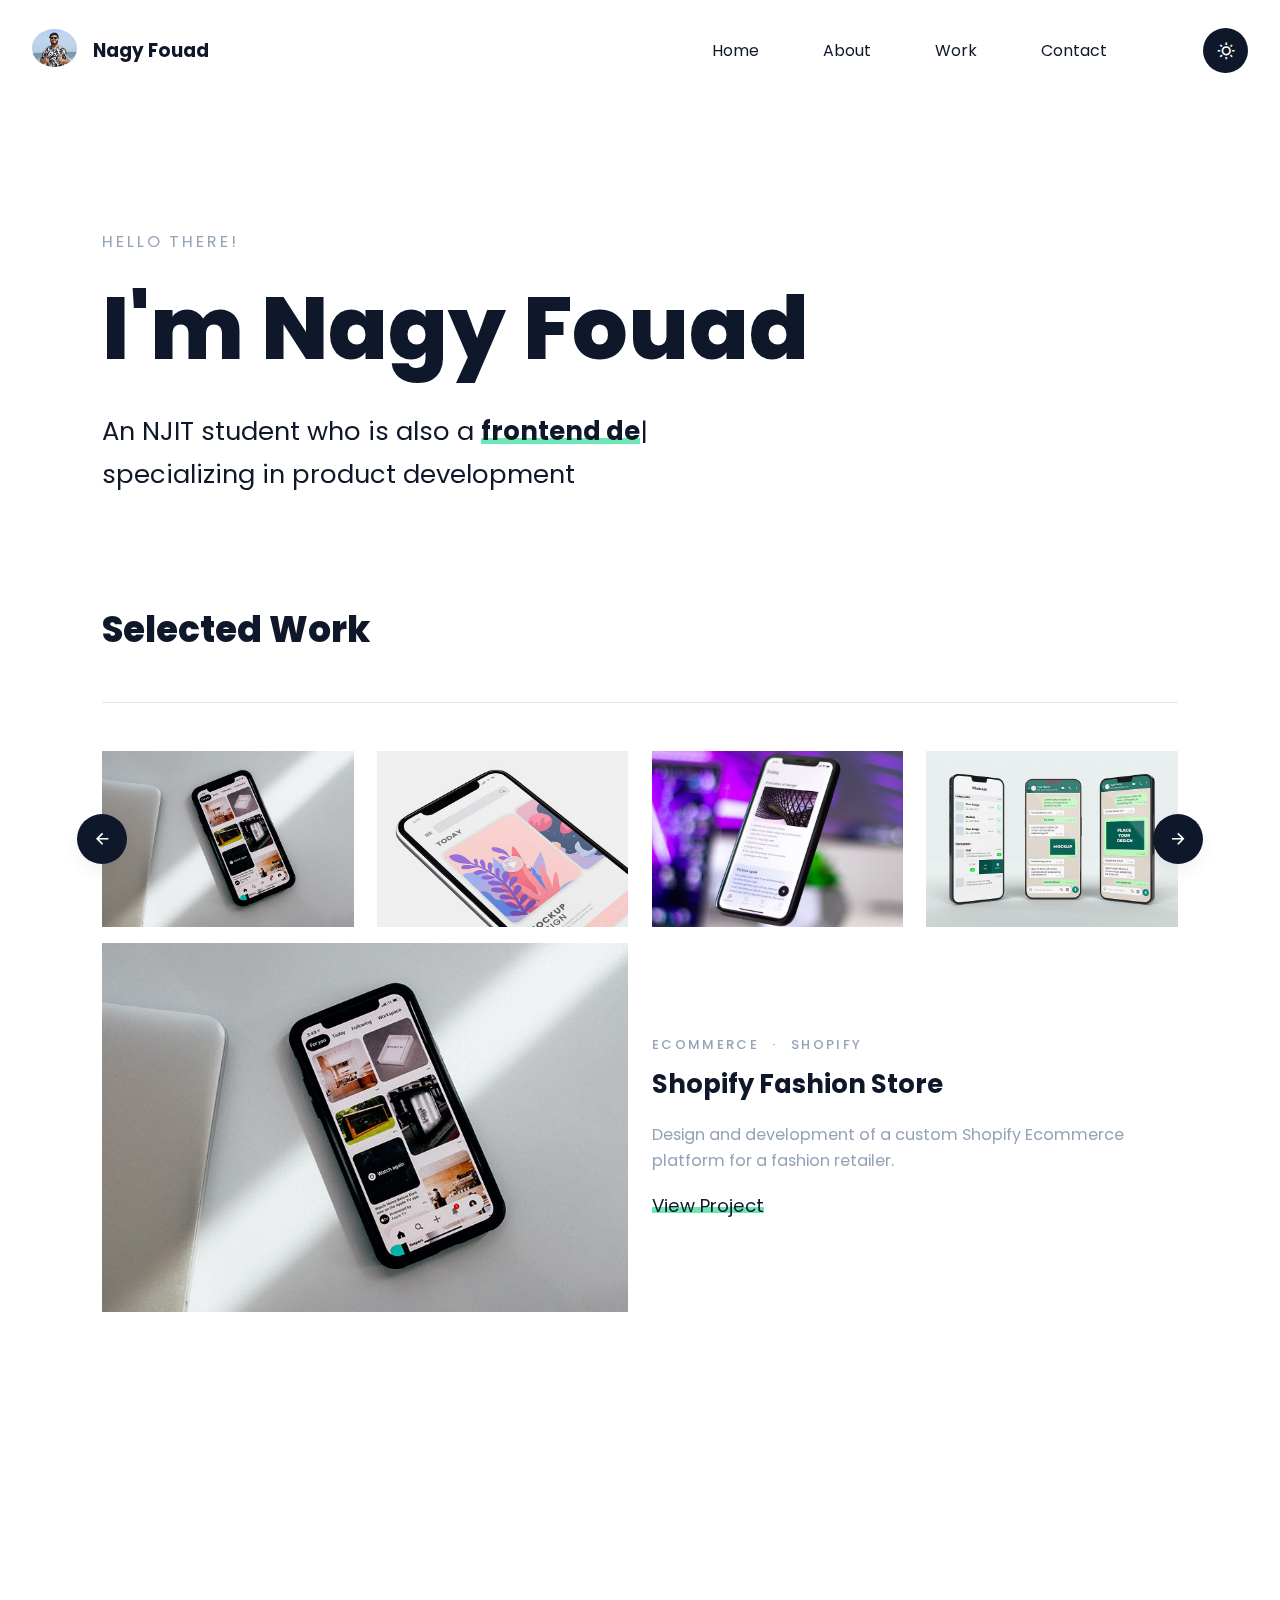
==== index.html @ 389a0bb7 "Update index.html" ====
<!doctype html>
<html lang="en">

<!-- Head -->
<head>
  <!-- Page Meta Tags-->
  <meta charset="utf-8">
  <meta http-equiv="x-ua-compatible" content="ie=edge">
  <meta name="viewport" content="width=device-width, initial-scale=1.0">
  <meta name="description" content="">
  <meta name="author" content="">
  <meta name="keywords" content="">

  <!-- Favicon -->
  <link rel="apple-touch-icon" sizes="180x180" href="./assets/images/favicon/apple-touch-icon.png">
  <link rel="icon" type="image/png" sizes="32x32" href="./assets/images/favicon/favicon-32x32.png">
  <link rel="icon" type="image/png" sizes="16x16" href="./assets/images/favicon/favicon-16x16.png">
  <link rel="mask-icon" href="./assets/images/favicon/safari-pinned-tab.svg" color="#5bbad5">
  <meta name="msapplication-TileColor" content="#da532c">
  <meta name="theme-color" content="#ffffff">

  <!-- Google Font-->
  <link rel="preconnect" href="https://fonts.googleapis.com">
  <link rel="preconnect" href="https://fonts.gstatic.com" crossorigin>
  <link href="https://fonts.googleapis.com/css2?family=Poppins:wght@300;400;500;600;700;800&display=swap" rel="stylesheet">

  <!-- Vendor CSS -->
  <link rel="stylesheet" href="./assets/css/libs.bundle.css" />

  <!-- Main CSS -->
  <link rel="stylesheet" href="./assets/css/theme.bundle.css" />

  <!-- Fix for custom scrollbar if JS is disabled-->
  <noscript>
    <style>
      /**
          * Reinstate scrolling for non-JS clients
          */
      .simplebar-content-wrapper {
        overflow: auto;
      }
    </style>
  </noscript>

  <!-- Page Title -->
  <title>Nagy's Portfolio</title>

</head>
<body class="">

    <!-- Locomotive Scroll Container-->
    <div data-scroll-container>
        <!-- Navbar -->
        <nav data-scroll-section class="navbar navbar-expand-lg navbar-light bg-transparent mb-5 mb-lg-10">
          <div class="container-fluid">
            <a class="navbar-brand d-flex align-items-center fade-in" href="./index.html" data-scroll>
              <picture class="avatar me-3" data-scroll data-scroll-speed="10" data-scroll-direction="horizontal" data-scroll-position="top">
                <img class="img-fluid rounded-circle" src="./assets/images/avatar-small.jpg" alt="HTML Bootstrap Template by Pixel Rocket">
              </picture>
              <span class="fw-bolder fs-6 d-flex justify-content-start" data-scroll-section>
                <span class="fade-in" data-scroll data-scroll-speed="2" data-scroll-delay=".03" data-scroll-position="top">Nagy Fouad</span>
              </span>
            </a>
            <button class="btn-icon navbar-toggler" type="button" data-bs-toggle="collapse" data-bs-target="#navbarSupportedContent"
              aria-controls="navbarSupportedContent" aria-expanded="false" aria-label="Toggle navigation">
              <i class="ri-menu-3-line"></i>
            </button>
            <div class="collapse navbar-collapse" id="navbarSupportedContent" data-scroll data-scroll-speed="4" data-scroll-delay=".6" data-scroll-position="top">
              <ul class="navbar-nav me-0 ms-auto mb-2 mb-lg-0 mt-4 mt-lg-0">
                <li class="nav-item">
                  <a class="nav-link" href="./index.html">Home</a>
                </li>
                <li class="nav-item">
                  <a class="nav-link" href="./about.html">About</a>
                </li>
                <li class="nav-item">
                  <a class="nav-link" href="./work-listing.html">Work</a>
                </li>
                <li class="nav-item">
                  <a class="nav-link" href="./contact.html">Contact</a>
                </li>
                <li class="nav-item d-lg-none">
                  <a class="nav-link btn-toggle-mode" href="#">Toggle Dark/Light Mode</a>
                </li>
              </ul>
            </div>
            <button class="btn-icon btn-toggle-mode ms-7 fade-in d-none d-lg-flex" data-scroll data-scroll-speed="-10" data-scroll-direction="horizontal" data-scroll-position="top"><i class="ri-sun-line"></i></button>
          </div>
        </nav>        <!-- / Navbar-->

        <!-- Main Section-->
        <section class="py-3 ">
            <!-- Page Content Goes Here -->

            <div class="container" data-scroll-section>

                <!-- Hero-->
                <div class="mb-lg-10">
                    <p class="subtitle-sm" data-scroll data-scroll-speed="2" data-scroll-position="top">Hello there!</p>
                    <h1 class="display-1 mb-4" data-scroll data-scroll-speed="4" data-scroll-position="top">I'm Nagy Fouad</h1>
                    <p data-scroll data-scroll-speed="6" data-scroll-position="top" class="lead typed-elem">An NJIT student who is also a <span class="fw-bold text-highlight" data-typed='{"backSpeed": 50,"strings": ["frontend developer", "fullstack developer", "web designer", "UX designer"]}'></span><span class="d-block">specializing in product development</span></p>
                </div>                <!-- /Hero-->

                <!-- Latest Projects Slideshow Top-->
                <div>
                    <h2 
                        class="display-6 border-bottom pb-5 mb-5 fade-in-up" 
                        data-scroll data-scroll-position="bottom"
                    >Selected Work</h2>                    <div class="position-relative">
                        <div class="swiper-container swiper-linked-top">
                          <div class="swiper-wrapper">
                                    <div class="swiper-slide cursor-pointer">
                                        <picture>
                                            <img class="img-fluid" src="./assets/images/project-listing-1.jpg" alt="">
                                        </picture>
                                    </div>
                                    <div class="swiper-slide cursor-pointer">
                                        <picture>
                                            <img class="img-fluid" src="./assets/images/project-listing-2.jpg" alt="">
                                        </picture>
                                    </div>
                                    <div class="swiper-slide cursor-pointer">
                                        <picture>
                                            <img class="img-fluid" src="./assets/images/project-listing-3.jpg" alt="">
                                        </picture>
                                    </div>
                                    <div class="swiper-slide cursor-pointer">
                                        <picture>
                                            <img class="img-fluid" src="./assets/images/project-listing-4.jpg" alt="">
                                        </picture>
                                    </div>
                                    <div class="swiper-slide cursor-pointer">
                                        <picture>
                                            <img class="img-fluid" src="./assets/images/project-listing-5.jpg" alt="">
                                        </picture>
                                    </div>
                                    <div class="swiper-slide cursor-pointer">
                                        <picture>
                                            <img class="img-fluid" src="./assets/images/project-listing-6.jpg" alt="">
                                        </picture>
                                    </div>
                                    <div class="swiper-slide cursor-pointer">
                                        <picture>
                                            <img class="img-fluid" src="./assets/images/project-listing-7.jpg" alt="">
                                        </picture>
                                    </div>
                                    <div class="swiper-slide cursor-pointer">
                                        <picture>
                                            <img class="img-fluid" src="./assets/images/project-listing-8.jpg" alt="">
                                        </picture>
                                    </div>
                          </div>
                        </div>
                        <div class="swiper-prev swiper-btn"><i class="ri-arrow-left-line"></i></div>
                        <div class="swiper-next swiper-btn"><i class="ri-arrow-right-line"></i></div>                    </div>
                </div>
                <!-- / Latest Projects Slideshow Top-->

                <!-- Latest Projects Slideshow Bottom-->
                <div class="mt-3 mb-5">
                    <div class="swiper-container swiper-linked-bottom">
                      <div class="swiper-wrapper">
                                <div class="swiper-slide">
                                  <div class="row gx-4 align-items-center">
                    
                                    <!-- Slide Image-->
                                    <div class="col-12 col-md-6" data-swiper-parallax-x="-100">
                                      <picture>
                                        <img class="img-fluid" src="./assets/images/project-listing-1.jpg" alt="">
                                    </picture>
                                    </div>
                                    <!-- / Slide Image -->
                    
                                    <!-- Slide Text-->
                                    <div class="col-12 col-md-6">
                                      <p class="subtitle-xs mb-0 mt-4 mt-md-0" data-swiper-parallax-x="-100"><span class='me-2'>Ecommerce</span> &middot; <span class='ms-2'>Shopify</span></p>
                                      <p class="fw-bolder lead mb-3 mt-2" data-swiper-parallax-x="-150">Shopify Fashion Store</p>
                                      <p class="small text-muted mb-2" data-swiper-parallax-x="-200">Design and development of a custom Shopify Ecommerce platform for a fashion retailer.</p>
                                      <div class="mt-3" data-swiper-parallax-y="-15">
                                        <a class="link-body" href="./work-single.html">View Project</a>
                                      </div>
                                    </div>
                                    <!-- / Slide Text-->
                                  </div>
                                </div>
                                <div class="swiper-slide">
                                  <div class="row gx-4 align-items-center">
                    
                                    <!-- Slide Image-->
                                    <div class="col-12 col-md-6" data-swiper-parallax-x="-100">
                                      <picture>
                                        <img class="img-fluid" src="./assets/images/project-listing-2.jpg" alt="">
                                    </picture>
                                    </div>
                                    <!-- / Slide Image -->
                    
                                    <!-- Slide Text-->
                                    <div class="col-12 col-md-6">
                                      <p class="subtitle-xs mb-0 mt-4 mt-md-0" data-swiper-parallax-x="-100"><span class='me-2'>Ecommerce</span> &middot; <span class='ms-2'>Magento</span></p>
                                      <p class="fw-bolder lead mb-3 mt-2" data-swiper-parallax-x="-150">Magento Furniture Store</p>
                                      <p class="small text-muted mb-2" data-swiper-parallax-x="-200">Design and development of a custom Magento Ecommerce platform for a furniture retailer.</p>
                                      <div class="mt-3" data-swiper-parallax-y="-15">
                                        <a class="link-body" href="./work-single.html">View Project</a>
                                      </div>
                                    </div>
                                    <!-- / Slide Text-->
                                  </div>
                                </div>
                                <div class="swiper-slide">
                                  <div class="row gx-4 align-items-center">
                    
                                    <!-- Slide Image-->
                                    <div class="col-12 col-md-6" data-swiper-parallax-x="-100">
                                      <picture>
                                        <img class="img-fluid" src="./assets/images/project-listing-3.jpg" alt="">
                                    </picture>
                                    </div>
                                    <!-- / Slide Image -->
                    
                                    <!-- Slide Text-->
                                    <div class="col-12 col-md-6">
                                      <p class="subtitle-xs mb-0 mt-4 mt-md-0" data-swiper-parallax-x="-100"><span class='me-2'>Ecommerce</span> &middot; <span class='ms-2'>Wordpress</span></p>
                                      <p class="fw-bolder lead mb-3 mt-2" data-swiper-parallax-x="-150">Wordpress Grocery Store</p>
                                      <p class="small text-muted mb-2" data-swiper-parallax-x="-200">Design and development of a WooCommerce Ecommerce platform for a grocery platform.</p>
                                      <div class="mt-3" data-swiper-parallax-y="-15">
                                        <a class="link-body" href="./work-single.html">View Project</a>
                                      </div>
                                    </div>
                                    <!-- / Slide Text-->
                                  </div>
                                </div>
                                <div class="swiper-slide">
                                  <div class="row gx-4 align-items-center">
                    
                                    <!-- Slide Image-->
                                    <div class="col-12 col-md-6" data-swiper-parallax-x="-100">
                                      <picture>
                                        <img class="img-fluid" src="./assets/images/project-listing-4.jpg" alt="">
                                    </picture>
                                    </div>
                                    <!-- / Slide Image -->
                    
                                    <!-- Slide Text-->
                                    <div class="col-12 col-md-6">
                                      <p class="subtitle-xs mb-0 mt-4 mt-md-0" data-swiper-parallax-x="-100"><span class='me-2'>Mobile</span> &middot; <span class='ms-2'>React Native</span></p>
                                      <p class="fw-bolder lead mb-3 mt-2" data-swiper-parallax-x="-150">Messaging App</p>
                                      <p class="small text-muted mb-2" data-swiper-parallax-x="-200">Creation of a custom React Native messaging app for a messaging SAAS startup.</p>
                                      <div class="mt-3" data-swiper-parallax-y="-15">
                                        <a class="link-body" href="./work-single.html">View Project</a>
                                      </div>
                                    </div>
                                    <!-- / Slide Text-->
                                  </div>
                                </div>
                                <div class="swiper-slide">
                                  <div class="row gx-4 align-items-center">
                    
                                    <!-- Slide Image-->
                                    <div class="col-12 col-md-6" data-swiper-parallax-x="-100">
                                      <picture>
                                        <img class="img-fluid" src="./assets/images/project-listing-5.jpg" alt="">
                                    </picture>
                                    </div>
                                    <!-- / Slide Image -->
                    
                                    <!-- Slide Text-->
                                    <div class="col-12 col-md-6">
                                      <p class="subtitle-xs mb-0 mt-4 mt-md-0" data-swiper-parallax-x="-100"><span class='me-2'>Ecommerce</span> &middot; <span class='ms-2'>Shopify</span></p>
                                      <p class="fw-bolder lead mb-3 mt-2" data-swiper-parallax-x="-150">Shopify Online Store</p>
                                      <p class="small text-muted mb-2" data-swiper-parallax-x="-200">Design and development of a custom Shopify Ecommerce platform for a car retailer.</p>
                                      <div class="mt-3" data-swiper-parallax-y="-15">
                                        <a class="link-body" href="./work-single.html">View Project</a>
                                      </div>
                                    </div>
                                    <!-- / Slide Text-->
                                  </div>
                                </div>
                                <div class="swiper-slide">
                                  <div class="row gx-4 align-items-center">
                    
                                    <!-- Slide Image-->
                                    <div class="col-12 col-md-6" data-swiper-parallax-x="-100">
                                      <picture>
                                        <img class="img-fluid" src="./assets/images/project-listing-6.jpg" alt="">
                                    </picture>
                                    </div>
                                    <!-- / Slide Image -->
                    
                                    <!-- Slide Text-->
                                    <div class="col-12 col-md-6">
                                      <p class="subtitle-xs mb-0 mt-4 mt-md-0" data-swiper-parallax-x="-100"><span class='me-2'>Ecommerce</span> &middot; <span class='ms-2'>Magento</span></p>
                                      <p class="fw-bolder lead mb-3 mt-2" data-swiper-parallax-x="-150">Magento Online Store</p>
                                      <p class="small text-muted mb-2" data-swiper-parallax-x="-200">Design and development of a custom Magento Ecommerce platform for a pet food retailer.</p>
                                      <div class="mt-3" data-swiper-parallax-y="-15">
                                        <a class="link-body" href="./work-single.html">View Project</a>
                                      </div>
                                    </div>
                                    <!-- / Slide Text-->
                                  </div>
                                </div>
                                <div class="swiper-slide">
                                  <div class="row gx-4 align-items-center">
                    
                                    <!-- Slide Image-->
                                    <div class="col-12 col-md-6" data-swiper-parallax-x="-100">
                                      <picture>
                                        <img class="img-fluid" src="./assets/images/project-listing-7.jpg" alt="">
                                    </picture>
                                    </div>
                                    <!-- / Slide Image -->
                    
                                    <!-- Slide Text-->
                                    <div class="col-12 col-md-6">
                                      <p class="subtitle-xs mb-0 mt-4 mt-md-0" data-swiper-parallax-x="-100"><span class='me-2'>Ecommerce</span> &middot; <span class='ms-2'>Wordpress</span></p>
                                      <p class="fw-bolder lead mb-3 mt-2" data-swiper-parallax-x="-150">Web Application</p>
                                      <p class="small text-muted mb-2" data-swiper-parallax-x="-200">Design and development of a custom WooCommerce Ecommerce platform for a furniture retailer.</p>
                                      <div class="mt-3" data-swiper-parallax-y="-15">
                                        <a class="link-body" href="./work-single.html">View Project</a>
                                      </div>
                                    </div>
                                    <!-- / Slide Text-->
                                  </div>
                                </div>
                                <div class="swiper-slide">
                                  <div class="row gx-4 align-items-center">
                    
                                    <!-- Slide Image-->
                                    <div class="col-12 col-md-6" data-swiper-parallax-x="-100">
                                      <picture>
                                        <img class="img-fluid" src="./assets/images/project-listing-8.jpg" alt="">
                                    </picture>
                                    </div>
                                    <!-- / Slide Image -->
                    
                                    <!-- Slide Text-->
                                    <div class="col-12 col-md-6">
                                      <p class="subtitle-xs mb-0 mt-4 mt-md-0" data-swiper-parallax-x="-100"><span class='me-2'>Ecommerce</span> &middot; <span class='ms-2'>Shopify</span></p>
                                      <p class="fw-bolder lead mb-3 mt-2" data-swiper-parallax-x="-150">Ecommerce Marketing</p>
                                      <p class="small text-muted mb-2" data-swiper-parallax-x="-200">Design and development of a custom Shopify Ecommerce platform for a fashion retailer.</p>
                                      <div class="mt-3" data-swiper-parallax-y="-15">
                                        <a class="link-body" href="./work-single.html">View Project</a>
                                      </div>
                                    </div>
                                    <!-- / Slide Text-->
                                  </div>
                                </div>
                      </div>
                    </div>                </div>
                <!-- / Latest Projects Slideshow Bottom-->

                <!-- Experience-->
                <div class="py-lg-6" data-scroll>
                    <h2 
                        class="display-6 border-bottom pb-5 mb-5 fade-in-up" 
                        data-scroll data-scroll-position="bottom"
                    >Experience</h2>                <!-- Single Experience-->
                                <div 
                                    class="row gx-2 mb-5 fade-in-up" 
                                    data-scroll
                                    data-scroll-position="bottom" 
                                >
                                    <div class="col-12 col-lg-4">
                                        <p class="fw-bolder mb-1">NWD Designs Ltd</p>
                                        <span class="text-muted small">(2020 - present)</span>
                                    </div>
                                    <div class="col-12 col-lg-8">
                                        <p class="fw-bolder">Technical Lead</p>
                                        <p class="text-muted fw-light fs-6">After two years of working in London, I joined the NWD Designs team. Our design group works with clients including Motorola and Nokia who are just some examples; Apple stands out among all others because it had such an impactful brand identity for decades until they rebranded recently.</p>
                                        <a class="link-body" href="#">https://www.nwd.co.uk</a>
                                    </div>
                                </div>
                                <!-- / Single Experience -->
                                <!-- Single Experience-->
                                <div 
                                    class="row gx-2 mb-5 fade-in-up" 
                                    data-scroll
                                    data-scroll-position="bottom" 
                                >
                                    <div class="col-12 col-lg-4">
                                        <p class="fw-bolder mb-1">Pinnacle Designs</p>
                                        <span class="text-muted small">(2018 - 2020)</span>
                                    </div>
                                    <div class="col-12 col-lg-8">
                                        <p class="fw-bolder">Lead Developer</p>
                                        <p class="text-muted fw-light fs-6">Looking for a new challenge, I joined Pinnacle Designs. My role focused on helping our customers define their strategic branding needs and requirements to achieve an elegant end result that stands out among competitors&#x27; work.</p>
                                        <a class="link-body" href="#">https://www.pinnacle-designs.co.uk</a>
                                    </div>
                                </div>
                                <!-- / Single Experience -->
                                <!-- Single Experience-->
                                <div 
                                    class="row gx-2 mb-5 fade-in-up" 
                                    data-scroll
                                    data-scroll-position="bottom" 
                                >
                                    <div class="col-12 col-lg-4">
                                        <p class="fw-bolder mb-1">Super 8</p>
                                        <span class="text-muted small">(2016 - 2018)</span>
                                    </div>
                                    <div class="col-12 col-lg-8">
                                        <p class="fw-bolder">Senior Developer</p>
                                        <p class="text-muted fw-light fs-6">I have always loved the idea of being in charge of a design team, so I joined Super 8 as a lead designer where we worked on amazing campaigns including the branding and advert assets for Facebook&#x27;s VR arm.</p>
                                        <a class="link-body" href="#">https://www.supereight.co.uk</a>
                                    </div>
                                </div>
                                <!-- / Single Experience -->
                                <!-- Single Experience-->
                                <div 
                                    class="row gx-2 mb-5 fade-in-up" 
                                    data-scroll
                                    data-scroll-position="bottom" 
                                >
                                    <div class="col-12 col-lg-4">
                                        <p class="fw-bolder mb-1">Cube Agency</p>
                                        <span class="text-muted small">(2014 - 2016)</span>
                                    </div>
                                    <div class="col-12 col-lg-8">
                                        <p class="fw-bolder">Graphic Designer</p>
                                        <p class="text-muted fw-light fs-6">After finishing my degree in Graphic Design, I joined Cube agency in London in 2014 and worked on projects for companies such as Nestle, Spotify and Red Cabbage.</p>
                                        <a class="link-body" href="#">https://www.cubeagency.co.uk</a>
                                    </div>
                                </div>
                                <!-- / Single Experience -->
                </div>                <!-- / Experience-->                

            </div>

            <!-- Testimonials-->
            <!-- Testimonials -->
            <div class="mt-8">
              <div class="d-flex mb-4" data-scroll-section>
                <div class="testimonials" data-scroll data-scroll-direction="horizontal" data-scroll-speed="-8" data-scroll-offset="0">
                      <div class="card card-testimonial">
                          <div class="card-body">
                            <p class="mb-1">
                                "Nagy offered creative logos without production deadlines too complicated or tight spots where others could not go. Not only does her work make us look good but also feels really nice working alongside someone you can trust!"
                            </p>
                            <div class="d-flex align-items-center mt-4">
                                <picture class="avatar me-3">
                                    <img class="img-fluid rounded-circle" src="./assets/images/avatar-1.jpeg" alt="">
                                </picture>
                                <div>
                                    <p class="small fw-bolder mb-2 lh-1">Emily Parkson</p>
                                    <p class="small text-muted m-0 lh-1">Waterpark Theatre</p>
                                </div>
                            </div>
                          </div>
                      </div>          <div class="card card-testimonial">
                          <div class="card-body">
                            <p class="mb-1">
                                "I had the best experience working with Nagy. She is a creative, talented and fun person to be around! Her attention-to detail made it easy for me as her client because we knew what was wanted from day one."
                            </p>
                            <div class="d-flex align-items-center mt-4">
                                <picture class="avatar me-3">
                                    <img class="img-fluid rounded-circle" src="./assets/images/avatar-7.jpeg" alt="">
                                </picture>
                                <div>
                                    <p class="small fw-bolder mb-2 lh-1">Patrick Smith</p>
                                    <p class="small text-muted m-0 lh-1">Cologne Limited</p>
                                </div>
                            </div>
                          </div>
                      </div>          <div class="card card-testimonial">
                          <div class="card-body">
                            <p class="mb-1">
                                "I was really pleased with the logo designs that Nagy created for my organization. The logos are instantly recognizable, making it easy to find our brand in a crowded market of other education providers."
                            </p>
                            <div class="d-flex align-items-center mt-4">
                                <picture class="avatar me-3">
                                    <img class="img-fluid rounded-circle" src="./assets/images/avatar-6.jpeg" alt="">
                                </picture>
                                <div>
                                    <p class="small fw-bolder mb-2 lh-1">Harry Duckmore</p>
                                    <p class="small text-muted m-0 lh-1">SB Design Limited</p>
                                </div>
                            </div>
                          </div>
                      </div>          <div class="card card-testimonial">
                          <div class="card-body">
                            <p class="mb-1">
                                "She&#x27;s always professional and clear in her communications, but it was when she started giving me advice on how to improve our website design that really made a difference for us--she had so many good ideas!"
                            </p>
                            <div class="d-flex align-items-center mt-4">
                                <picture class="avatar me-3">
                                    <img class="img-fluid rounded-circle" src="./assets/images/avatar-4.jpeg" alt="">
                                </picture>
                                <div>
                                    <p class="small fw-bolder mb-2 lh-1">Nelly Oliver</p>
                                    <p class="small text-muted m-0 lh-1">Super 8 Design House</p>
                                </div>
                            </div>
                          </div>
                      </div>          <div class="card card-testimonial">
                          <div class="card-body">
                            <p class="mb-1">
                                "I was really pleased with the logo designs that Nagy created for my organization. The logos are instantly recognizable, making it easy to find our brand in a crowded market of other education providers."
                            </p>
                            <div class="d-flex align-items-center mt-4">
                                <picture class="avatar me-3">
                                    <img class="img-fluid rounded-circle" src="./assets/images/avatar-1.jpeg" alt="">
                                </picture>
                                <div>
                                    <p class="small fw-bolder mb-2 lh-1">Sarah Fell</p>
                                    <p class="small text-muted m-0 lh-1">SFell Limited</p>
                                </div>
                            </div>
                          </div>
                      </div>          <div class="card card-testimonial">
                          <div class="card-body">
                            <p class="mb-1">
                                "She&#x27;s always professional and clear in her communications, but it was when she started giving me advice on how to improve our website design that really made a difference for us--she had so many good ideas!"
                            </p>
                            <div class="d-flex align-items-center mt-4">
                                <picture class="avatar me-3">
                                    <img class="img-fluid rounded-circle" src="./assets/images/avatar-2.jpeg" alt="">
                                </picture>
                                <div>
                                    <p class="small fw-bolder mb-2 lh-1">Henry Kingsom</p>
                                    <p class="small text-muted m-0 lh-1">Henry Codes Ltd</p>
                                </div>
                            </div>
                          </div>
                      </div>    </div>
              </div>
              <div class="d-flex justify-content-end" data-scroll-section>
                <div class="testimonials" data-scroll data-scroll-direction="horizontal" data-scroll-speed="8" data-scroll-offset="0">
                      <div class="card card-testimonial">
                          <div class="card-body">
                            <p class="mb-1">
                                "Working with Nagy was an absolute dream. She offered us the perfect logo without any complicated deadlines or tight spots that other designers could not navigate to save their life!"
                            </p>
                            <div class="d-flex align-items-center mt-4">
                                <picture class="avatar me-3">
                                    <img class="img-fluid rounded-circle" src="./assets/images/avatar-5.jpeg" alt="">
                                </picture>
                                <div>
                                    <p class="small fw-bolder mb-2 lh-1">Peter Jackson</p>
                                    <p class="small text-muted m-0 lh-1">WimWam Limited</p>
                                </div>
                            </div>
                          </div>
                      </div>          <div class="card card-testimonial">
                          <div class="card-body">
                            <p class="mb-1">
                                "I had the best experience working with Nagy. She is a creative, talented and fun person to be around! Her attention-to detail made it easy for me as her client because we knew what was wanted from day one."
                            </p>
                            <div class="d-flex align-items-center mt-4">
                                <picture class="avatar me-3">
                                    <img class="img-fluid rounded-circle" src="./assets/images/avatar-6.jpeg" alt="">
                                </picture>
                                <div>
                                    <p class="small fw-bolder mb-2 lh-1">Patricia Nelson</p>
                                    <p class="small text-muted m-0 lh-1">Cologne Limited</p>
                                </div>
                            </div>
                          </div>
                      </div>          <div class="card card-testimonial">
                          <div class="card-body">
                            <p class="mb-1">
                                "Working with Nagy was a real pleasure. Not only does her work make us look good but also feels really nice working alongside someone you can trust both personally and professionally!"
                            </p>
                            <div class="d-flex align-items-center mt-4">
                                <picture class="avatar me-3">
                                    <img class="img-fluid rounded-circle" src="./assets/images/avatar-7.jpeg" alt="">
                                </picture>
                                <div>
                                    <p class="small fw-bolder mb-2 lh-1">Stephen King</p>
                                    <p class="small text-muted m-0 lh-1">King Coding Ltd</p>
                                </div>
                            </div>
                          </div>
                      </div>          <div class="card card-testimonial">
                          <div class="card-body">
                            <p class="mb-1">
                                "With a creative approach to logos, she was able provide us with custom designs without ever having an unrealistic deadline. Not only does the work make our company look good but also feel really nice when we can trust someone!"
                            </p>
                            <div class="d-flex align-items-center mt-4">
                                <picture class="avatar me-3">
                                    <img class="img-fluid rounded-circle" src="./assets/images/avatar-3.jpeg" alt="">
                                </picture>
                                <div>
                                    <p class="small fw-bolder mb-2 lh-1">Simon Fouad</p>
                                    <p class="small text-muted m-0 lh-1">Brand Juice Co</p>
                                </div>
                            </div>
                          </div>
                      </div>          <div class="card card-testimonial">
                          <div class="card-body">
                            <p class="mb-1">
                                "I&#x27;ve never met anyone who is more professional and clear in their communications than Nagy, but it was when she started giving me advice on how to improve our website design that really made a difference for us -- she had so many good ideas!"
                            </p>
                            <div class="d-flex align-items-center mt-4">
                                <picture class="avatar me-3">
                                    <img class="img-fluid rounded-circle" src="./assets/images/avatar-1.jpeg" alt="">
                                </picture>
                                <div>
                                    <p class="small fw-bolder mb-2 lh-1">Joe Hill</p>
                                    <p class="small text-muted m-0 lh-1">Joe Hill Software</p>
                                </div>
                            </div>
                          </div>
                      </div>          <div class="card card-testimonial">
                          <div class="card-body">
                            <p class="mb-1">
                                "I can&#x27;t say enough good things about Nagy! We started as a client last year after she made some major changes for us which turned out beautifully. We&#x27;ll be a client for as long as she will work with us!"
                            </p>
                            <div class="d-flex align-items-center mt-4">
                                <picture class="avatar me-3">
                                    <img class="img-fluid rounded-circle" src="./assets/images/avatar-2.jpeg" alt="">
                                </picture>
                                <div>
                                    <p class="small fw-bolder mb-2 lh-1">Rob Waite</p>
                                    <p class="small text-muted m-0 lh-1">RW Software Services</p>
                                </div>
                            </div>
                          </div>
                      </div>    </div>
              </div>
            </div>
            <!-- / Testimonials-->            <!-- / Testimonials-->

            <!-- /Page Content -->
        </section>
        <!-- / Main Section-->

        <!-- Footer -->
        <!-- Footer-->
        <div class="d-flex align-items-center justify-content-center flex-column col-lg-7 col-xl-6 col-xxl-5 text-center mx-auto mt-5 px-4 px-md-0 mt-lg-10" data-scroll-section>
            <h4 class="display-5 mb-5" data-scroll data-scroll-speed=".8" data-scroll-delay="0.05">Ready to discuss your project requirements?</h4>
            <a href="./contact.html" class="btn btn-primary">Get In Touch</a>
        </div>
        
        <footer class="border-top mt-10 pt-5 pb-8  " data-scroll-section>
        <div class="container d-flex justify-content-between">
            <p class="small">All rights reserved. © Nagy Fouad 2021. Template created by <a class="link-body" href="https://www.pixelrocket.store">Pixel Rocket</a></p>
            <ul class="list-unstyled d-flex align-items-center">
                <li class="ms-3"><a class="text-decoration-none text-muted" href="#"><i class="ri-github-fill"></i></a></li>
                <li class="ms-3"><a class="text-decoration-none text-muted" href="#"><i class="ri-facebook-fill"></i></a></li>
                <li class="ms-3"><a class="text-decoration-none text-muted" href="#"><i class="ri-twitter-fill"></i></a></li>
            </ul>
        </div>
        </footer>
        <!-- / Footer-->
        <!-- / Footer-->
    </div>
    <!-- Locomotive Scroll Container-->


    <!-- Theme JS -->
    <!-- Vendor JS -->
    <script src="./assets/js/vendor.bundle.js"></script>
    
    <!-- Theme JS -->
    <script src="./assets/js/theme.bundle.js"></script>
</body>

</html>
---- assets/css/libs.bundle.css ----
@font-face{font-family:swiper-icons;src:url("data:application/font-woff;charset=utf-8;base64, [base64]//wADZ2x5ZgAAAywAAADMAAAD2MHtryVoZWFkAAABbAAAADAAAAA2E2+eoWhoZWEAAAGcAAAAHwAAACQC9gDzaG10eAAAAigAAAAZAAAArgJkABFsb2NhAAAC0AAAAFoAAABaFQAUGG1heHAAAAG8AAAAHwAAACAAcABAbmFtZQAAA/gAAAE5AAACXvFdBwlwb3N0AAAFNAAAAGIAAACE5s74hXjaY2BkYGAAYpf5Hu/j+W2+MnAzMYDAzaX6QjD6/4//Bxj5GA8AuRwMYGkAPywL13jaY2BkYGA88P8Agx4j+/8fQDYfA1AEBWgDAIB2BOoAeNpjYGRgYNBh4GdgYgABEMnIABJzYNADCQAACWgAsQB42mNgYfzCOIGBlYGB0YcxjYGBwR1Kf2WQZGhhYGBiYGVmgAFGBiQQkOaawtDAoMBQxXjg/wEGPcYDDA4wNUA2CCgwsAAAO4EL6gAAeNpj2M0gyAACqxgGNWBkZ2D4/wMA+xkDdgAAAHjaY2BgYGaAYBkGRgYQiAHyGMF8FgYHIM3DwMHABGQrMOgyWDLEM1T9/w8UBfEMgLzE////P/5//f/V/xv+r4eaAAeMbAxwIUYmIMHEgKYAYjUcsDAwsLKxc3BycfPw8jEQA/[base64]/uznmfPFBNODM2K7MTQ45YEAZqGP81AmGGcF3iPqOop0r1SPTaTbVkfUe4HXj97wYE+yNwWYxwWu4v1ugWHgo3S1XdZEVqWM7ET0cfnLGxWfkgR42o2PvWrDMBSFj/IHLaF0zKjRgdiVMwScNRAoWUoH78Y2icB/yIY09An6AH2Bdu/UB+yxopYshQiEvnvu0dURgDt8QeC8PDw7Fpji3fEA4z/PEJ6YOB5hKh4dj3EvXhxPqH/SKUY3rJ7srZ4FZnh1PMAtPhwP6fl2PMJMPDgeQ4rY8YT6Gzao0eAEA409DuggmTnFnOcSCiEiLMgxCiTI6Cq5DZUd3Qmp10vO0LaLTd2cjN4fOumlc7lUYbSQcZFkutRG7g6JKZKy0RmdLY680CDnEJ+UMkpFFe1RN7nxdVpXrC4aTtnaurOnYercZg2YVmLN/d/gczfEimrE/fs/bOuq29Zmn8tloORaXgZgGa78yO9/cnXm2BpaGvq25Dv9S4E9+5SIc9PqupJKhYFSSl47+Qcr1mYNAAAAeNptw0cKwkAAAMDZJA8Q7OUJvkLsPfZ6zFVERPy8qHh2YER+3i/BP83vIBLLySsoKimrqKqpa2hp6+jq6RsYGhmbmJqZSy0sraxtbO3sHRydnEMU4uR6yx7JJXveP7WrDycAAAAAAAH//wACeNpjYGRgYOABYhkgZgJCZgZNBkYGLQZtIJsFLMYAAAw3ALgAeNolizEKgDAQBCchRbC2sFER0YD6qVQiBCv/H9ezGI6Z5XBAw8CBK/m5iQQVauVbXLnOrMZv2oLdKFa8Pjuru2hJzGabmOSLzNMzvutpB3N42mNgZGBg4GKQYzBhYMxJLMlj4GBgAYow/P/PAJJhLM6sSoWKfWCAAwDAjgbRAAB42mNgYGBkAIIbCZo5IPrmUn0hGA0AO8EFTQAA") format("woff");font-weight:400;font-style:normal}:root{--swiper-theme-color:#007aff}.swiper-container{margin-left:auto;margin-right:auto;position:relative;overflow:hidden;list-style:none;padding:0;z-index:1}.swiper-container-vertical>.swiper-wrapper{flex-direction:column}.swiper-wrapper{position:relative;width:100%;height:100%;z-index:1;display:flex;transition-property:transform;box-sizing:content-box}.swiper-container-android .swiper-slide,.swiper-wrapper{transform:translateZ(0)}.swiper-container-multirow>.swiper-wrapper{flex-wrap:wrap}.swiper-container-multirow-column>.swiper-wrapper{flex-wrap:wrap;flex-direction:column}.swiper-container-free-mode>.swiper-wrapper{transition-timing-function:ease-out;margin:0 auto}.swiper-container-pointer-events{touch-action:pan-y}.swiper-container-pointer-events.swiper-container-vertical{touch-action:pan-x}.swiper-slide{flex-shrink:0;width:100%;height:100%;position:relative;transition-property:transform}.swiper-slide-invisible-blank{visibility:hidden}.swiper-container-autoheight,.swiper-container-autoheight .swiper-slide{height:auto}.swiper-container-autoheight .swiper-wrapper{align-items:flex-start;transition-property:transform,height}.swiper-container-3d{perspective:1200px}.swiper-container-3d .swiper-cube-shadow,.swiper-container-3d .swiper-slide,.swiper-container-3d .swiper-slide-shadow-bottom,.swiper-container-3d .swiper-slide-shadow-left,.swiper-container-3d .swiper-slide-shadow-right,.swiper-container-3d .swiper-slide-shadow-top,.swiper-container-3d .swiper-wrapper{transform-style:preserve-3d}.swiper-container-3d .swiper-slide-shadow-bottom,.swiper-container-3d .swiper-slide-shadow-left,.swiper-container-3d .swiper-slide-shadow-right,.swiper-container-3d .swiper-slide-shadow-top{position:absolute;left:0;top:0;width:100%;height:100%;pointer-events:none;z-index:10}.swiper-container-3d .swiper-slide-shadow-left{background-image:linear-gradient(270deg,rgba(0,0,0,.5),transparent)}.swiper-container-3d .swiper-slide-shadow-right{background-image:linear-gradient(90deg,rgba(0,0,0,.5),transparent)}.swiper-container-3d .swiper-slide-shadow-top{background-image:linear-gradient(0deg,rgba(0,0,0,.5),transparent)}.swiper-container-3d .swiper-slide-shadow-bottom{background-image:linear-gradient(180deg,rgba(0,0,0,.5),transparent)}.swiper-container-css-mode>.swiper-wrapper{overflow:auto;scrollbar-width:none;-ms-overflow-style:none}.swiper-container-css-mode>.swiper-wrapper::-webkit-scrollbar{display:none}.swiper-container-css-mode>.swiper-wrapper>.swiper-slide{scroll-snap-align:start start}.swiper-container-horizontal.swiper-container-css-mode>.swiper-wrapper{scroll-snap-type:x mandatory}.swiper-container-vertical.swiper-container-css-mode>.swiper-wrapper{scroll-snap-type:y mandatory}:root{--swiper-navigation-size:44px}.swiper-button-next,.swiper-button-prev{position:absolute;top:50%;width:calc(var(--swiper-navigation-size)/44*27);height:var(--swiper-navigation-size);margin-top:calc(var(--swiper-navigation-size)*-1/2);z-index:10;cursor:pointer;display:flex;align-items:center;justify-content:center;color:var(--swiper-navigation-color,var(--swiper-theme-color))}.swiper-button-next.swiper-button-disabled,.swiper-button-prev.swiper-button-disabled{opacity:.35;cursor:auto;pointer-events:none}.swiper-button-next:after,.swiper-button-prev:after{font-family:swiper-icons;font-size:var(--swiper-navigation-size);text-transform:none!important;letter-spacing:0;text-transform:none;font-variant:normal;line-height:1}.swiper-button-prev,.swiper-container-rtl .swiper-button-next{left:10px;right:auto}.swiper-button-prev:after,.swiper-container-rtl .swiper-button-next:after{content:"prev"}.swiper-button-next,.swiper-container-rtl .swiper-button-prev{right:10px;left:auto}.swiper-button-next:after,.swiper-container-rtl .swiper-button-prev:after{content:"next"}.swiper-button-next.swiper-button-white,.swiper-button-prev.swiper-button-white{--swiper-navigation-color:#fff}.swiper-button-next.swiper-button-black,.swiper-button-prev.swiper-button-black{--swiper-navigation-color:#000}.swiper-button-lock{display:none}.swiper-pagination{position:absolute;text-align:center;transition:opacity .3s;transform:translateZ(0);z-index:10}.swiper-pagination.swiper-pagination-hidden{opacity:0}.swiper-container-horizontal>.swiper-pagination-bullets,.swiper-pagination-custom,.swiper-pagination-fraction{bottom:10px;left:0;width:100%}.swiper-pagination-bullets-dynamic{overflow:hidden;font-size:0}.swiper-pagination-bullets-dynamic .swiper-pagination-bullet{transform:scale(.33);position:relative}.swiper-pagination-bullets-dynamic .swiper-pagination-bullet-active,.swiper-pagination-bullets-dynamic .swiper-pagination-bullet-active-main{transform:scale(1)}.swiper-pagination-bullets-dynamic .swiper-pagination-bullet-active-prev{transform:scale(.66)}.swiper-pagination-bullets-dynamic .swiper-pagination-bullet-active-prev-prev{transform:scale(.33)}.swiper-pagination-bullets-dynamic .swiper-pagination-bullet-active-next{transform:scale(.66)}.swiper-pagination-bullets-dynamic .swiper-pagination-bullet-active-next-next{transform:scale(.33)}.swiper-pagination-bullet{width:8px;height:8px;display:inline-block;border-radius:50%;background:#000;opacity:.2}button.swiper-pagination-bullet{border:none;margin:0;padding:0;box-shadow:none;-webkit-appearance:none;-moz-appearance:none;appearance:none}.swiper-pagination-clickable .swiper-pagination-bullet{cursor:pointer}.swiper-pagination-bullet-active{opacity:1;background:var(--swiper-pagination-color,var(--swiper-theme-color))}.swiper-container-vertical>.swiper-pagination-bullets{right:10px;top:50%;transform:translate3d(0,-50%,0)}.swiper-container-vertical>.swiper-pagination-bullets .swiper-pagination-bullet{margin:6px 0;display:block}.swiper-container-vertical>.swiper-pagination-bullets.swiper-pagination-bullets-dynamic{top:50%;transform:translateY(-50%);width:8px}.swiper-container-vertical>.swiper-pagination-bullets.swiper-pagination-bullets-dynamic .swiper-pagination-bullet{display:inline-block;transition:transform .2s,top .2s}.swiper-container-horizontal>.swiper-pagination-bullets .swiper-pagination-bullet{margin:0 4px}.swiper-container-horizontal>.swiper-pagination-bullets.swiper-pagination-bullets-dynamic{left:50%;transform:translateX(-50%);white-space:nowrap}.swiper-container-horizontal>.swiper-pagination-bullets.swiper-pagination-bullets-dynamic .swiper-pagination-bullet{transition:transform .2s,left .2s}.swiper-container-horizontal.swiper-container-rtl>.swiper-pagination-bullets-dynamic .swiper-pagination-bullet{transition:transform .2s,right .2s}.swiper-pagination-progressbar{background:rgba(0,0,0,.25);position:absolute}.swiper-pagination-progressbar .swiper-pagination-progressbar-fill{background:var(--swiper-pagination-color,var(--swiper-theme-color));position:absolute;left:0;top:0;width:100%;height:100%;transform:scale(0);transform-origin:left top}.swiper-container-rtl .swiper-pagination-progressbar .swiper-pagination-progressbar-fill{transform-origin:right top}.swiper-container-horizontal>.swiper-pagination-progressbar,.swiper-container-vertical>.swiper-pagination-progressbar.swiper-pagination-progressbar-opposite{width:100%;height:4px;left:0;top:0}.swiper-container-horizontal>.swiper-pagination-progressbar.swiper-pagination-progressbar-opposite,.swiper-container-vertical>.swiper-pagination-progressbar{width:4px;height:100%;left:0;top:0}.swiper-pagination-white{--swiper-pagination-color:#fff}.swiper-pagination-black{--swiper-pagination-color:#000}.swiper-pagination-lock{display:none}.swiper-scrollbar{border-radius:10px;position:relative;-ms-touch-action:none;background:rgba(0,0,0,.1)}.swiper-container-horizontal>.swiper-scrollbar{position:absolute;left:1%;bottom:3px;z-index:50;height:5px;width:98%}.swiper-container-vertical>.swiper-scrollbar{position:absolute;right:3px;top:1%;z-index:50;width:5px;height:98%}.swiper-scrollbar-drag{height:100%;width:100%;position:relative;background:rgba(0,0,0,.5);border-radius:10px;left:0;top:0}.swiper-scrollbar-cursor-drag{cursor:move}.swiper-scrollbar-lock{display:none}.swiper-zoom-container{width:100%;height:100%;display:flex;justify-content:center;align-items:center;text-align:center}.swiper-zoom-container>canvas,.swiper-zoom-container>img,.swiper-zoom-container>svg{max-width:100%;max-height:100%;object-fit:contain}.swiper-slide-zoomed{cursor:move}.swiper-lazy-preloader{width:42px;height:42px;position:absolute;left:50%;top:50%;margin-left:-21px;margin-top:-21px;z-index:10;transform-origin:50%;animation:swiper-preloader-spin 1s linear infinite;box-sizing:border-box;border-radius:50%;border:4px solid var(--swiper-preloader-color,var(--swiper-theme-color));border-top:4px solid transparent}.swiper-lazy-preloader-white{--swiper-preloader-color:#fff}.swiper-lazy-preloader-black{--swiper-preloader-color:#000}@keyframes swiper-preloader-spin{to{transform:rotate(1turn)}}.swiper-container .swiper-notification{position:absolute;left:0;top:0;pointer-events:none;opacity:0;z-index:-1000}.swiper-container-fade.swiper-container-free-mode .swiper-slide{transition-timing-function:ease-out}.swiper-container-fade .swiper-slide{pointer-events:none;transition-property:opacity}.swiper-container-fade .swiper-slide .swiper-slide{pointer-events:none}.swiper-container-fade .swiper-slide-active,.swiper-container-fade .swiper-slide-active .swiper-slide-active{pointer-events:auto}.swiper-container-cube{overflow:visible}.swiper-container-cube .swiper-slide{pointer-events:none;-webkit-backface-visibility:hidden;backface-visibility:hidden;z-index:1;visibility:hidden;transform-origin:0 0;width:100%;height:100%}.swiper-container-cube .swiper-slide .swiper-slide{pointer-events:none}.swiper-container-cube.swiper-container-rtl .swiper-slide{transform-origin:100% 0}.swiper-container-cube .swiper-slide-active,.swiper-container-cube .swiper-slide-active .swiper-slide-active{pointer-events:auto}.swiper-container-cube .swiper-slide-active,.swiper-container-cube .swiper-slide-next,.swiper-container-cube .swiper-slide-next+.swiper-slide,.swiper-container-cube .swiper-slide-prev{pointer-events:auto;visibility:visible}.swiper-container-cube .swiper-slide-shadow-bottom,.swiper-container-cube .swiper-slide-shadow-left,.swiper-container-cube .swiper-slide-shadow-right,.swiper-container-cube .swiper-slide-shadow-top{z-index:0;-webkit-backface-visibility:hidden;backface-visibility:hidden}.swiper-container-cube .swiper-cube-shadow{position:absolute;left:0;bottom:0;width:100%;height:100%;opacity:.6;z-index:0}.swiper-container-cube .swiper-cube-shadow:before{content:"";background:#000;position:absolute;left:0;top:0;bottom:0;right:0;-webkit-filter:blur(50px);filter:blur(50px)}.swiper-container-flip{overflow:visible}.swiper-container-flip .swiper-slide{pointer-events:none;-webkit-backface-visibility:hidden;backface-visibility:hidden;z-index:1}.swiper-container-flip .swiper-slide .swiper-slide{pointer-events:none}.swiper-container-flip .swiper-slide-active,.swiper-container-flip .swiper-slide-active .swiper-slide-active{pointer-events:auto}.swiper-container-flip .swiper-slide-shadow-bottom,.swiper-container-flip .swiper-slide-shadow-left,.swiper-container-flip .swiper-slide-shadow-right,.swiper-container-flip .swiper-slide-shadow-top{z-index:0;-webkit-backface-visibility:hidden;backface-visibility:hidden}html.has-scroll-smooth{overflow:hidden}html.has-scroll-dragging{-webkit-user-select:none;-moz-user-select:none;-ms-user-select:none;user-select:none}.has-scroll-smooth body{overflow:hidden}.has-scroll-smooth [data-scroll-container]{min-height:100vh}[data-scroll-direction=horizontal] [data-scroll-container]{height:100vh;display:inline-block;white-space:nowrap}[data-scroll-direction=horizontal] [data-scroll-section]{display:inline-block;vertical-align:top;white-space:nowrap;height:100%}.c-scrollbar{position:absolute;right:0;top:0;width:11px;height:100%;transform-origin:center right;transition:transform .3s,opacity .3s;opacity:0}.c-scrollbar:hover{transform:scaleX(1.45)}.c-scrollbar:hover,.has-scroll-dragging .c-scrollbar,.has-scroll-scrolling .c-scrollbar{opacity:1}[data-scroll-direction=horizontal] .c-scrollbar{width:100%;height:10px;top:auto;bottom:0;transform:scaleY(1)}[data-scroll-direction=horizontal] .c-scrollbar:hover{transform:scaleY(1.3)}.c-scrollbar_thumb{position:absolute;top:0;right:0;background-color:#000;opacity:.5;width:7px;border-radius:10px;margin:2px;cursor:-webkit-grab;cursor:grab}.has-scroll-dragging .c-scrollbar_thumb{cursor:-webkit-grabbing;cursor:grabbing}[data-scroll-direction=horizontal] .c-scrollbar_thumb{right:auto;bottom:0}
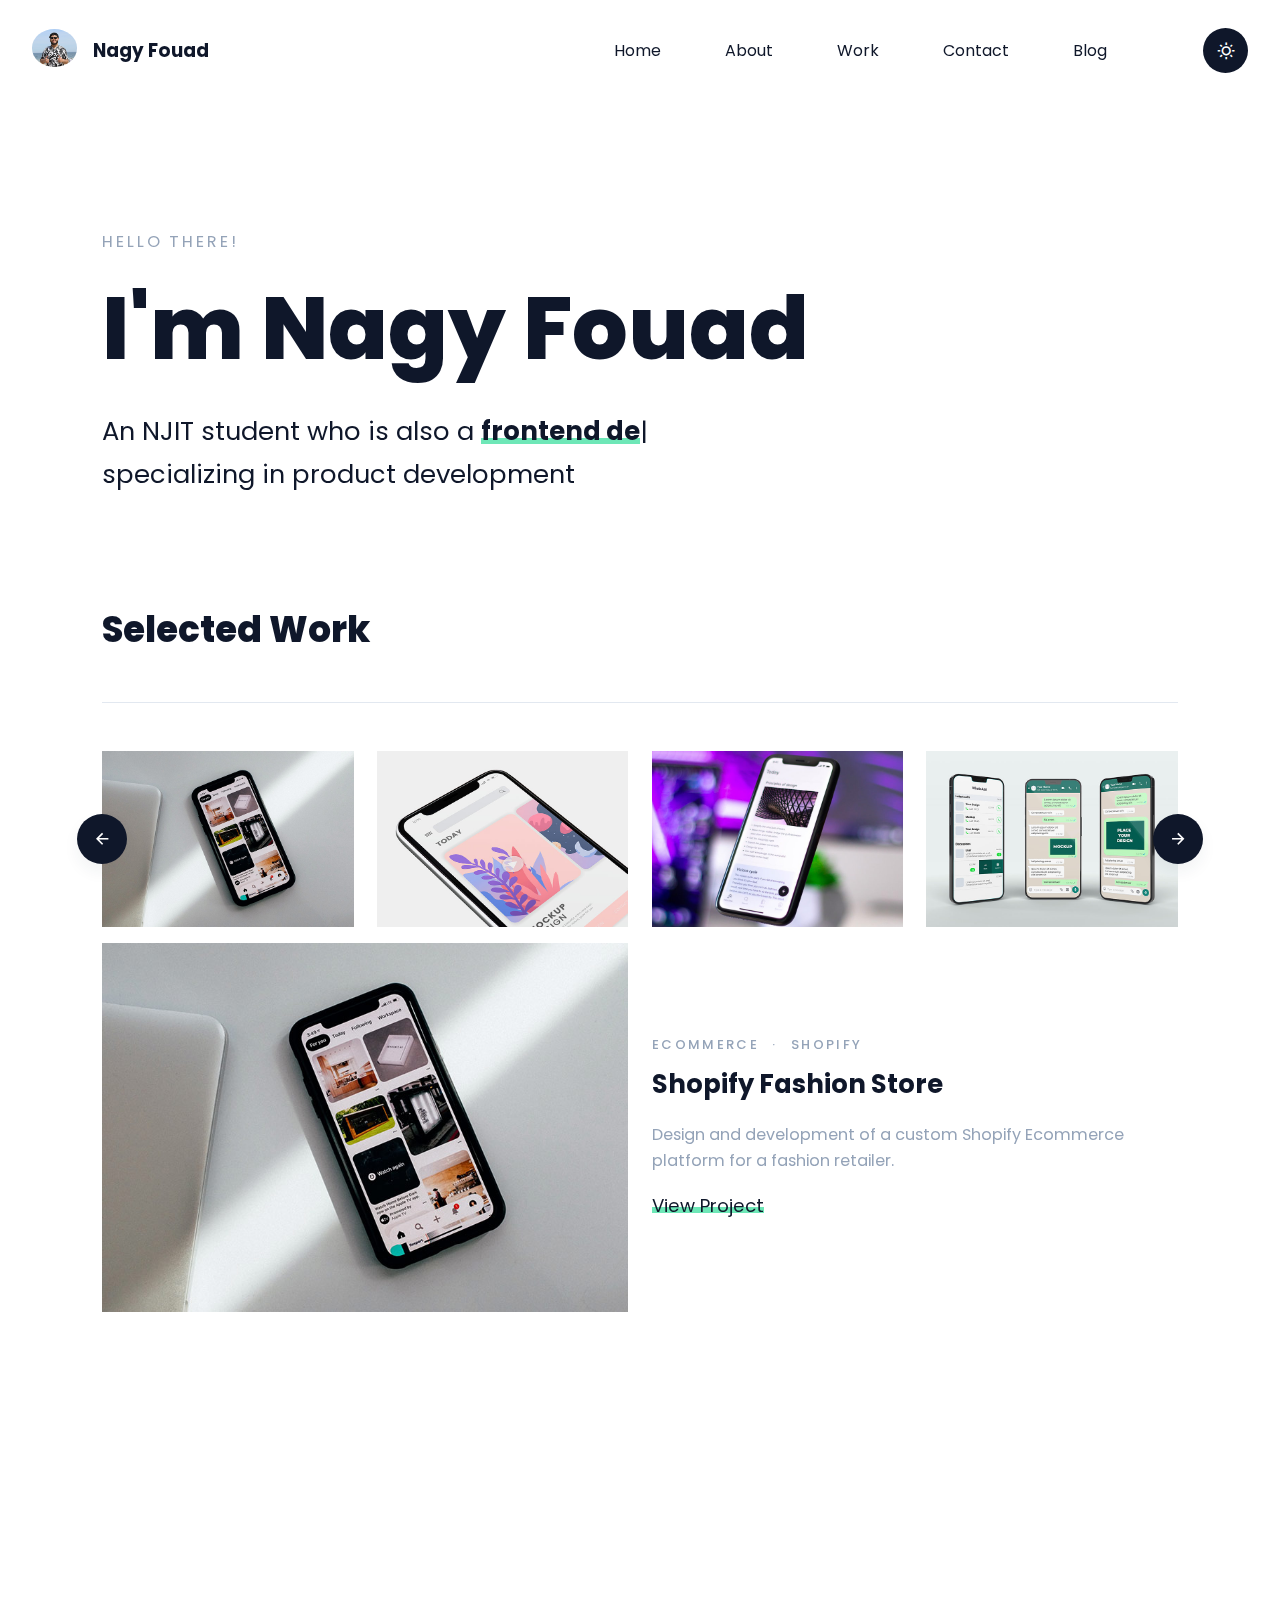
==== commit 2d4dd482: "Update index.html" ====
--- a/index.html
+++ b/index.html
@@ -79,6 +79,9 @@
                 <li class="nav-item">
                   <a class="nav-link" href="./contact.html">Contact</a>
                 </li>
+                <li class="nav-item">
+                  <a class="nav-link" href="./blog.html">Blog</a>
+                </li>
                 <li class="nav-item d-lg-none">
                   <a class="nav-link btn-toggle-mode" href="#">Toggle Dark/Light Mode</a>
                 </li>
@@ -632,11 +635,10 @@
         
         <footer class="border-top mt-10 pt-5 pb-8  " data-scroll-section>
         <div class="container d-flex justify-content-between">
-            <p class="small">All rights reserved. © Nagy Fouad 2021. Template created by <a class="link-body" href="https://www.pixelrocket.store">Pixel Rocket</a></p>
+            <p class="small">All rights reserved. © Nagy Fouad 2021. </p>
             <ul class="list-unstyled d-flex align-items-center">
-                <li class="ms-3"><a class="text-decoration-none text-muted" href="#"><i class="ri-github-fill"></i></a></li>
-                <li class="ms-3"><a class="text-decoration-none text-muted" href="#"><i class="ri-facebook-fill"></i></a></li>
-                <li class="ms-3"><a class="text-decoration-none text-muted" href="#"><i class="ri-twitter-fill"></i></a></li>
+                <li class="ms-3"><a class="text-decoration-none text-muted" href="github.com/nf244"><i class="ri-github-fill"></i></a></li>
+               
             </ul>
         </div>
         </footer>
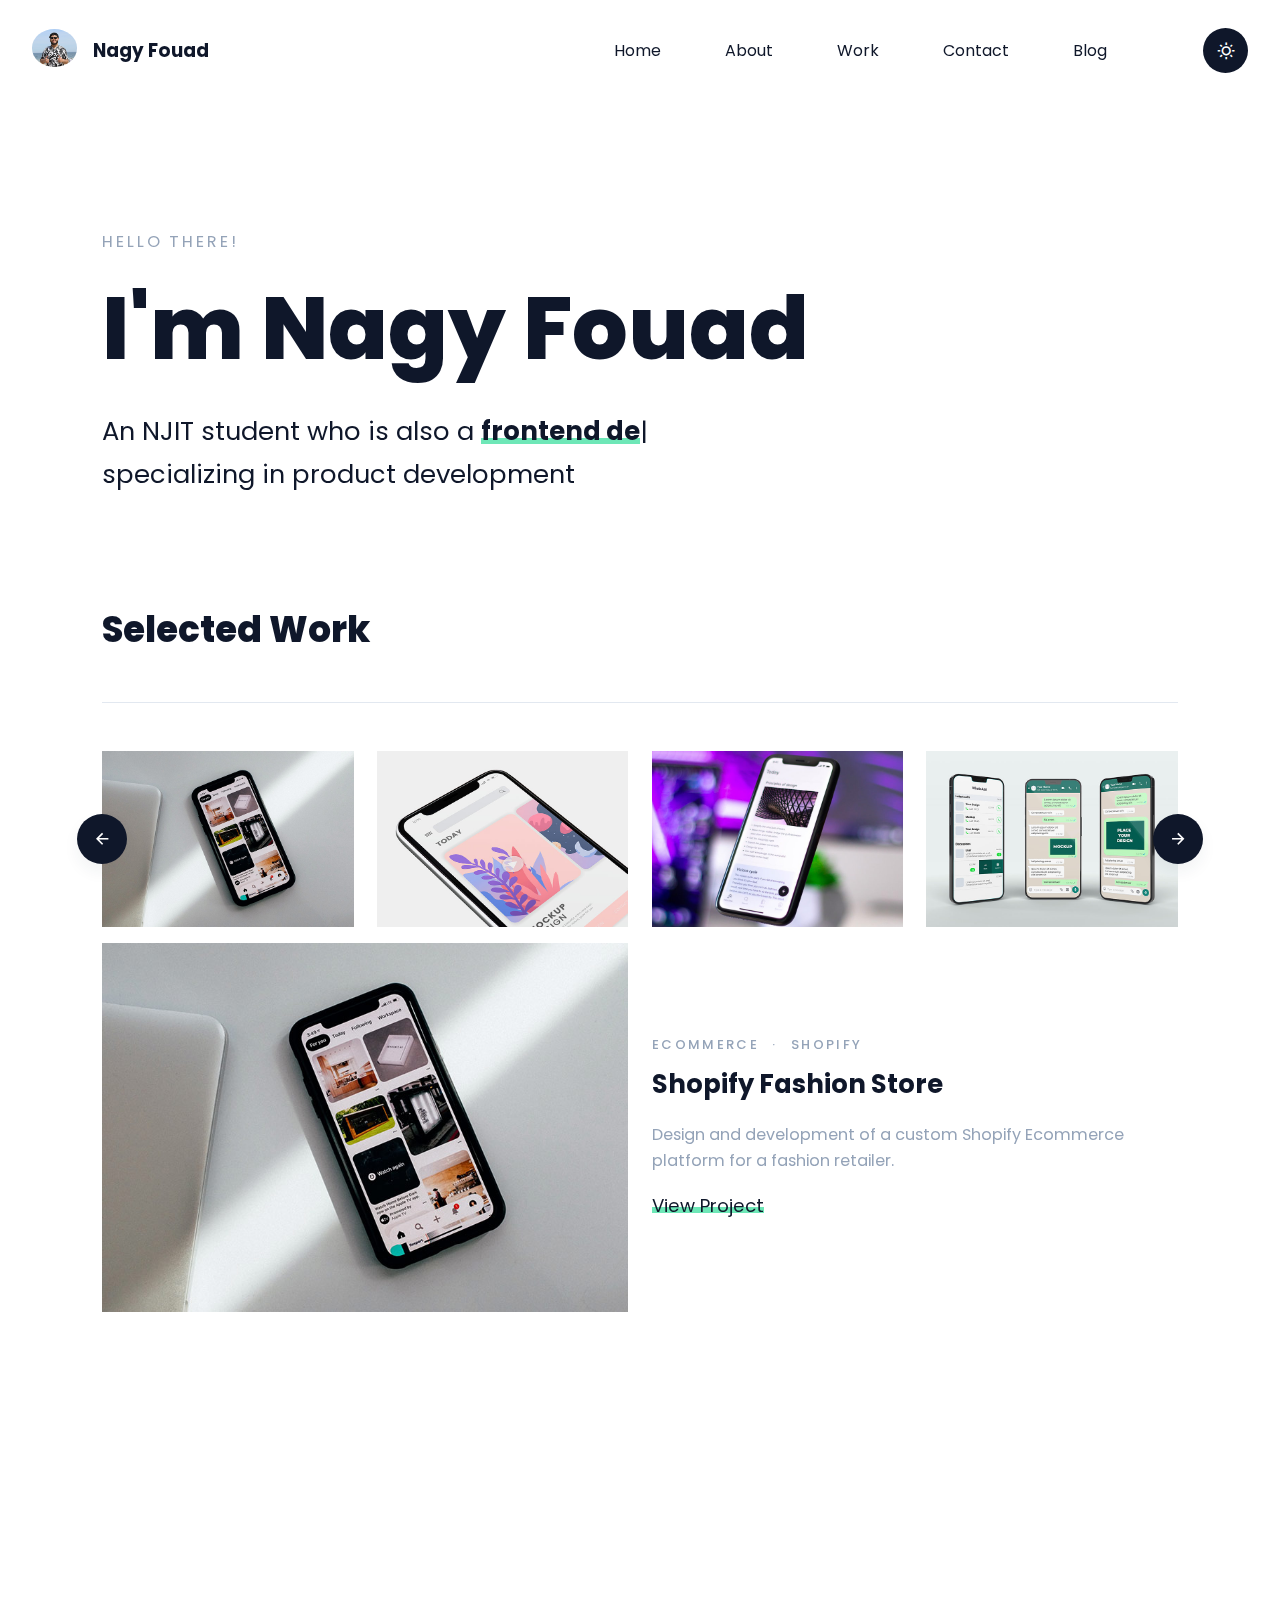
==== commit 133261dd: "Update index.html" ====
--- a/index.html
+++ b/index.html
@@ -1,6 +1,6 @@
 <!doctype html>
 <html lang="en">
-
+<!-- DEVELOPER: Nagy Fouad, IS117-001, Fall 2023 ->
 <!-- Head -->
 <head>
   <!-- Page Meta Tags-->
@@ -55,7 +55,7 @@
           <div class="container-fluid">
             <a class="navbar-brand d-flex align-items-center fade-in" href="./index.html" data-scroll>
               <picture class="avatar me-3" data-scroll data-scroll-speed="10" data-scroll-direction="horizontal" data-scroll-position="top">
-                <img class="img-fluid rounded-circle" src="./assets/images/avatar-small.jpg" alt="HTML Bootstrap Template by Pixel Rocket">
+                <img class="img-fluid rounded-circle" src="./assets/images/avatar-small.jpg" alt="Image">
               </picture>
               <span class="fw-bolder fs-6 d-flex justify-content-start" data-scroll-section>
                 <span class="fade-in" data-scroll data-scroll-speed="2" data-scroll-delay=".03" data-scroll-position="top">Nagy Fouad</span>
@@ -351,80 +351,7 @@
                     </div>                </div>
                 <!-- / Latest Projects Slideshow Bottom-->
 
-                <!-- Experience-->
-                <div class="py-lg-6" data-scroll>
-                    <h2 
-                        class="display-6 border-bottom pb-5 mb-5 fade-in-up" 
-                        data-scroll data-scroll-position="bottom"
-                    >Experience</h2>                <!-- Single Experience-->
-                                <div 
-                                    class="row gx-2 mb-5 fade-in-up" 
-                                    data-scroll
-                                    data-scroll-position="bottom" 
-                                >
-                                    <div class="col-12 col-lg-4">
-                                        <p class="fw-bolder mb-1">NWD Designs Ltd</p>
-                                        <span class="text-muted small">(2020 - present)</span>
-                                    </div>
-                                    <div class="col-12 col-lg-8">
-                                        <p class="fw-bolder">Technical Lead</p>
-                                        <p class="text-muted fw-light fs-6">After two years of working in London, I joined the NWD Designs team. Our design group works with clients including Motorola and Nokia who are just some examples; Apple stands out among all others because it had such an impactful brand identity for decades until they rebranded recently.</p>
-                                        <a class="link-body" href="#">https://www.nwd.co.uk</a>
-                                    </div>
-                                </div>
-                                <!-- / Single Experience -->
-                                <!-- Single Experience-->
-                                <div 
-                                    class="row gx-2 mb-5 fade-in-up" 
-                                    data-scroll
-                                    data-scroll-position="bottom" 
-                                >
-                                    <div class="col-12 col-lg-4">
-                                        <p class="fw-bolder mb-1">Pinnacle Designs</p>
-                                        <span class="text-muted small">(2018 - 2020)</span>
-                                    </div>
-                                    <div class="col-12 col-lg-8">
-                                        <p class="fw-bolder">Lead Developer</p>
-                                        <p class="text-muted fw-light fs-6">Looking for a new challenge, I joined Pinnacle Designs. My role focused on helping our customers define their strategic branding needs and requirements to achieve an elegant end result that stands out among competitors&#x27; work.</p>
-                                        <a class="link-body" href="#">https://www.pinnacle-designs.co.uk</a>
-                                    </div>
-                                </div>
-                                <!-- / Single Experience -->
-                                <!-- Single Experience-->
-                                <div 
-                                    class="row gx-2 mb-5 fade-in-up" 
-                                    data-scroll
-                                    data-scroll-position="bottom" 
-                                >
-                                    <div class="col-12 col-lg-4">
-                                        <p class="fw-bolder mb-1">Super 8</p>
-                                        <span class="text-muted small">(2016 - 2018)</span>
-                                    </div>
-                                    <div class="col-12 col-lg-8">
-                                        <p class="fw-bolder">Senior Developer</p>
-                                        <p class="text-muted fw-light fs-6">I have always loved the idea of being in charge of a design team, so I joined Super 8 as a lead designer where we worked on amazing campaigns including the branding and advert assets for Facebook&#x27;s VR arm.</p>
-                                        <a class="link-body" href="#">https://www.supereight.co.uk</a>
-                                    </div>
-                                </div>
-                                <!-- / Single Experience -->
-                                <!-- Single Experience-->
-                                <div 
-                                    class="row gx-2 mb-5 fade-in-up" 
-                                    data-scroll
-                                    data-scroll-position="bottom" 
-                                >
-                                    <div class="col-12 col-lg-4">
-                                        <p class="fw-bolder mb-1">Cube Agency</p>
-                                        <span class="text-muted small">(2014 - 2016)</span>
-                                    </div>
-                                    <div class="col-12 col-lg-8">
-                                        <p class="fw-bolder">Graphic Designer</p>
-                                        <p class="text-muted fw-light fs-6">After finishing my degree in Graphic Design, I joined Cube agency in London in 2014 and worked on projects for companies such as Nestle, Spotify and Red Cabbage.</p>
-                                        <a class="link-body" href="#">https://www.cubeagency.co.uk</a>
-                                    </div>
-                                </div>
-                                <!-- / Single Experience -->
-                </div>                <!-- / Experience-->                
+                           
 
             </div>
 
--- a/assets/css/libs.bundle.css
+++ b/assets/css/libs.bundle.css
@@ -1 +1,2 @@
-@font-face{font-family:swiper-icons;src:url("data:application/font-woff;charset=utf-8;base64, [base64]//wADZ2x5ZgAAAywAAADMAAAD2MHtryVoZWFkAAABbAAAADAAAAA2E2+eoWhoZWEAAAGcAAAAHwAAACQC9gDzaG10eAAAAigAAAAZAAAArgJkABFsb2NhAAAC0AAAAFoAAABaFQAUGG1heHAAAAG8AAAAHwAAACAAcABAbmFtZQAAA/gAAAE5AAACXvFdBwlwb3N0AAAFNAAAAGIAAACE5s74hXjaY2BkYGAAYpf5Hu/j+W2+MnAzMYDAzaX6QjD6/4//Bxj5GA8AuRwMYGkAPywL13jaY2BkYGA88P8Agx4j+/8fQDYfA1AEBWgDAIB2BOoAeNpjYGRgYNBh4GdgYgABEMnIABJzYNADCQAACWgAsQB42mNgYfzCOIGBlYGB0YcxjYGBwR1Kf2WQZGhhYGBiYGVmgAFGBiQQkOaawtDAoMBQxXjg/wEGPcYDDA4wNUA2CCgwsAAAO4EL6gAAeNpj2M0gyAACqxgGNWBkZ2D4/wMA+xkDdgAAAHjaY2BgYGaAYBkGRgYQiAHyGMF8FgYHIM3DwMHABGQrMOgyWDLEM1T9/w8UBfEMgLzE////P/5//f/V/xv+r4eaAAeMbAxwIUYmIMHEgKYAYjUcsDAwsLKxc3BycfPw8jEQA/[base64]/uznmfPFBNODM2K7MTQ45YEAZqGP81AmGGcF3iPqOop0r1SPTaTbVkfUe4HXj97wYE+yNwWYxwWu4v1ugWHgo3S1XdZEVqWM7ET0cfnLGxWfkgR42o2PvWrDMBSFj/IHLaF0zKjRgdiVMwScNRAoWUoH78Y2icB/yIY09An6AH2Bdu/UB+yxopYshQiEvnvu0dURgDt8QeC8PDw7Fpji3fEA4z/PEJ6YOB5hKh4dj3EvXhxPqH/SKUY3rJ7srZ4FZnh1PMAtPhwP6fl2PMJMPDgeQ4rY8YT6Gzao0eAEA409DuggmTnFnOcSCiEiLMgxCiTI6Cq5DZUd3Qmp10vO0LaLTd2cjN4fOumlc7lUYbSQcZFkutRG7g6JKZKy0RmdLY680CDnEJ+UMkpFFe1RN7nxdVpXrC4aTtnaurOnYercZg2YVmLN/d/gczfEimrE/fs/bOuq29Zmn8tloORaXgZgGa78yO9/cnXm2BpaGvq25Dv9S4E9+5SIc9PqupJKhYFSSl47+Qcr1mYNAAAAeNptw0cKwkAAAMDZJA8Q7OUJvkLsPfZ6zFVERPy8qHh2YER+3i/BP83vIBLLySsoKimrqKqpa2hp6+jq6RsYGhmbmJqZSy0sraxtbO3sHRydnEMU4uR6yx7JJXveP7WrDycAAAAAAAH//wACeNpjYGRgYOABYhkgZgJCZgZNBkYGLQZtIJsFLMYAAAw3ALgAeNolizEKgDAQBCchRbC2sFER0YD6qVQiBCv/H9ezGI6Z5XBAw8CBK/m5iQQVauVbXLnOrMZv2oLdKFa8Pjuru2hJzGabmOSLzNMzvutpB3N42mNgZGBg4GKQYzBhYMxJLMlj4GBgAYow/P/PAJJhLM6sSoWKfWCAAwDAjgbRAAB42mNgYGBkAIIbCZo5IPrmUn0hGA0AO8EFTQAA") format("woff");font-weight:400;font-style:normal}:root{--swiper-theme-color:#007aff}.swiper-container{margin-left:auto;margin-right:auto;position:relative;overflow:hidden;list-style:none;padding:0;z-index:1}.swiper-container-vertical>.swiper-wrapper{flex-direction:column}.swiper-wrapper{position:relative;width:100%;height:100%;z-index:1;display:flex;transition-property:transform;box-sizing:content-box}.swiper-container-android .swiper-slide,.swiper-wrapper{transform:translateZ(0)}.swiper-container-multirow>.swiper-wrapper{flex-wrap:wrap}.swiper-container-multirow-column>.swiper-wrapper{flex-wrap:wrap;flex-direction:column}.swiper-container-free-mode>.swiper-wrapper{transition-timing-function:ease-out;margin:0 auto}.swiper-container-pointer-events{touch-action:pan-y}.swiper-container-pointer-events.swiper-container-vertical{touch-action:pan-x}.swiper-slide{flex-shrink:0;width:100%;height:100%;position:relative;transition-property:transform}.swiper-slide-invisible-blank{visibility:hidden}.swiper-container-autoheight,.swiper-container-autoheight .swiper-slide{height:auto}.swiper-container-autoheight .swiper-wrapper{align-items:flex-start;transition-property:transform,height}.swiper-container-3d{perspective:1200px}.swiper-container-3d .swiper-cube-shadow,.swiper-container-3d .swiper-slide,.swiper-container-3d .swiper-slide-shadow-bottom,.swiper-container-3d .swiper-slide-shadow-left,.swiper-container-3d .swiper-slide-shadow-right,.swiper-container-3d .swiper-slide-shadow-top,.swiper-container-3d .swiper-wrapper{transform-style:preserve-3d}.swiper-container-3d .swiper-slide-shadow-bottom,.swiper-container-3d .swiper-slide-shadow-left,.swiper-container-3d .swiper-slide-shadow-right,.swiper-container-3d .swiper-slide-shadow-top{position:absolute;left:0;top:0;width:100%;height:100%;pointer-events:none;z-index:10}.swiper-container-3d .swiper-slide-shadow-left{background-image:linear-gradient(270deg,rgba(0,0,0,.5),transparent)}.swiper-container-3d .swiper-slide-shadow-right{background-image:linear-gradient(90deg,rgba(0,0,0,.5),transparent)}.swiper-container-3d .swiper-slide-shadow-top{background-image:linear-gradient(0deg,rgba(0,0,0,.5),transparent)}.swiper-container-3d .swiper-slide-shadow-bottom{background-image:linear-gradient(180deg,rgba(0,0,0,.5),transparent)}.swiper-container-css-mode>.swiper-wrapper{overflow:auto;scrollbar-width:none;-ms-overflow-style:none}.swiper-container-css-mode>.swiper-wrapper::-webkit-scrollbar{display:none}.swiper-container-css-mode>.swiper-wrapper>.swiper-slide{scroll-snap-align:start start}.swiper-container-horizontal.swiper-container-css-mode>.swiper-wrapper{scroll-snap-type:x mandatory}.swiper-container-vertical.swiper-container-css-mode>.swiper-wrapper{scroll-snap-type:y mandatory}:root{--swiper-navigation-size:44px}.swiper-button-next,.swiper-button-prev{position:absolute;top:50%;width:calc(var(--swiper-navigation-size)/44*27);height:var(--swiper-navigation-size);margin-top:calc(var(--swiper-navigation-size)*-1/2);z-index:10;cursor:pointer;display:flex;align-items:center;justify-content:center;color:var(--swiper-navigation-color,var(--swiper-theme-color))}.swiper-button-next.swiper-button-disabled,.swiper-button-prev.swiper-button-disabled{opacity:.35;cursor:auto;pointer-events:none}.swiper-button-next:after,.swiper-button-prev:after{font-family:swiper-icons;font-size:var(--swiper-navigation-size);text-transform:none!important;letter-spacing:0;text-transform:none;font-variant:normal;line-height:1}.swiper-button-prev,.swiper-container-rtl .swiper-button-next{left:10px;right:auto}.swiper-button-prev:after,.swiper-container-rtl .swiper-button-next:after{content:"prev"}.swiper-button-next,.swiper-container-rtl .swiper-button-prev{right:10px;left:auto}.swiper-button-next:after,.swiper-container-rtl .swiper-button-prev:after{content:"next"}.swiper-button-next.swiper-button-white,.swiper-button-prev.swiper-button-white{--swiper-navigation-color:#fff}.swiper-button-next.swiper-button-black,.swiper-button-prev.swiper-button-black{--swiper-navigation-color:#000}.swiper-button-lock{display:none}.swiper-pagination{position:absolute;text-align:center;transition:opacity .3s;transform:translateZ(0);z-index:10}.swiper-pagination.swiper-pagination-hidden{opacity:0}.swiper-container-horizontal>.swiper-pagination-bullets,.swiper-pagination-custom,.swiper-pagination-fraction{bottom:10px;left:0;width:100%}.swiper-pagination-bullets-dynamic{overflow:hidden;font-size:0}.swiper-pagination-bullets-dynamic .swiper-pagination-bullet{transform:scale(.33);position:relative}.swiper-pagination-bullets-dynamic .swiper-pagination-bullet-active,.swiper-pagination-bullets-dynamic .swiper-pagination-bullet-active-main{transform:scale(1)}.swiper-pagination-bullets-dynamic .swiper-pagination-bullet-active-prev{transform:scale(.66)}.swiper-pagination-bullets-dynamic .swiper-pagination-bullet-active-prev-prev{transform:scale(.33)}.swiper-pagination-bullets-dynamic .swiper-pagination-bullet-active-next{transform:scale(.66)}.swiper-pagination-bullets-dynamic .swiper-pagination-bullet-active-next-next{transform:scale(.33)}.swiper-pagination-bullet{width:8px;height:8px;display:inline-block;border-radius:50%;background:#000;opacity:.2}button.swiper-pagination-bullet{border:none;margin:0;padding:0;box-shadow:none;-webkit-appearance:none;-moz-appearance:none;appearance:none}.swiper-pagination-clickable .swiper-pagination-bullet{cursor:pointer}.swiper-pagination-bullet-active{opacity:1;background:var(--swiper-pagination-color,var(--swiper-theme-color))}.swiper-container-vertical>.swiper-pagination-bullets{right:10px;top:50%;transform:translate3d(0,-50%,0)}.swiper-container-vertical>.swiper-pagination-bullets .swiper-pagination-bullet{margin:6px 0;display:block}.swiper-container-vertical>.swiper-pagination-bullets.swiper-pagination-bullets-dynamic{top:50%;transform:translateY(-50%);width:8px}.swiper-container-vertical>.swiper-pagination-bullets.swiper-pagination-bullets-dynamic .swiper-pagination-bullet{display:inline-block;transition:transform .2s,top .2s}.swiper-container-horizontal>.swiper-pagination-bullets .swiper-pagination-bullet{margin:0 4px}.swiper-container-horizontal>.swiper-pagination-bullets.swiper-pagination-bullets-dynamic{left:50%;transform:translateX(-50%);white-space:nowrap}.swiper-container-horizontal>.swiper-pagination-bullets.swiper-pagination-bullets-dynamic .swiper-pagination-bullet{transition:transform .2s,left .2s}.swiper-container-horizontal.swiper-container-rtl>.swiper-pagination-bullets-dynamic .swiper-pagination-bullet{transition:transform .2s,right .2s}.swiper-pagination-progressbar{background:rgba(0,0,0,.25);position:absolute}.swiper-pagination-progressbar .swiper-pagination-progressbar-fill{background:var(--swiper-pagination-color,var(--swiper-theme-color));position:absolute;left:0;top:0;width:100%;height:100%;transform:scale(0);transform-origin:left top}.swiper-container-rtl .swiper-pagination-progressbar .swiper-pagination-progressbar-fill{transform-origin:right top}.swiper-container-horizontal>.swiper-pagination-progressbar,.swiper-container-vertical>.swiper-pagination-progressbar.swiper-pagination-progressbar-opposite{width:100%;height:4px;left:0;top:0}.swiper-container-horizontal>.swiper-pagination-progressbar.swiper-pagination-progressbar-opposite,.swiper-container-vertical>.swiper-pagination-progressbar{width:4px;height:100%;left:0;top:0}.swiper-pagination-white{--swiper-pagination-color:#fff}.swiper-pagination-black{--swiper-pagination-color:#000}.swiper-pagination-lock{display:none}.swiper-scrollbar{border-radius:10px;position:relative;-ms-touch-action:none;background:rgba(0,0,0,.1)}.swiper-container-horizontal>.swiper-scrollbar{position:absolute;left:1%;bottom:3px;z-index:50;height:5px;width:98%}.swiper-container-vertical>.swiper-scrollbar{position:absolute;right:3px;top:1%;z-index:50;width:5px;height:98%}.swiper-scrollbar-drag{height:100%;width:100%;position:relative;background:rgba(0,0,0,.5);border-radius:10px;left:0;top:0}.swiper-scrollbar-cursor-drag{cursor:move}.swiper-scrollbar-lock{display:none}.swiper-zoom-container{width:100%;height:100%;display:flex;justify-content:center;align-items:center;text-align:center}.swiper-zoom-container>canvas,.swiper-zoom-container>img,.swiper-zoom-container>svg{max-width:100%;max-height:100%;object-fit:contain}.swiper-slide-zoomed{cursor:move}.swiper-lazy-preloader{width:42px;height:42px;position:absolute;left:50%;top:50%;margin-left:-21px;margin-top:-21px;z-index:10;transform-origin:50%;animation:swiper-preloader-spin 1s linear infinite;box-sizing:border-box;border-radius:50%;border:4px solid var(--swiper-preloader-color,var(--swiper-theme-color));border-top:4px solid transparent}.swiper-lazy-preloader-white{--swiper-preloader-color:#fff}.swiper-lazy-preloader-black{--swiper-preloader-color:#000}@keyframes swiper-preloader-spin{to{transform:rotate(1turn)}}.swiper-container .swiper-notification{position:absolute;left:0;top:0;pointer-events:none;opacity:0;z-index:-1000}.swiper-container-fade.swiper-container-free-mode .swiper-slide{transition-timing-function:ease-out}.swiper-container-fade .swiper-slide{pointer-events:none;transition-property:opacity}.swiper-container-fade .swiper-slide .swiper-slide{pointer-events:none}.swiper-container-fade .swiper-slide-active,.swiper-container-fade .swiper-slide-active .swiper-slide-active{pointer-events:auto}.swiper-container-cube{overflow:visible}.swiper-container-cube .swiper-slide{pointer-events:none;-webkit-backface-visibility:hidden;backface-visibility:hidden;z-index:1;visibility:hidden;transform-origin:0 0;width:100%;height:100%}.swiper-container-cube .swiper-slide .swiper-slide{pointer-events:none}.swiper-container-cube.swiper-container-rtl .swiper-slide{transform-origin:100% 0}.swiper-container-cube .swiper-slide-active,.swiper-container-cube .swiper-slide-active .swiper-slide-active{pointer-events:auto}.swiper-container-cube .swiper-slide-active,.swiper-container-cube .swiper-slide-next,.swiper-container-cube .swiper-slide-next+.swiper-slide,.swiper-container-cube .swiper-slide-prev{pointer-events:auto;visibility:visible}.swiper-container-cube .swiper-slide-shadow-bottom,.swiper-container-cube .swiper-slide-shadow-left,.swiper-container-cube .swiper-slide-shadow-right,.swiper-container-cube .swiper-slide-shadow-top{z-index:0;-webkit-backface-visibility:hidden;backface-visibility:hidden}.swiper-container-cube .swiper-cube-shadow{position:absolute;left:0;bottom:0;width:100%;height:100%;opacity:.6;z-index:0}.swiper-container-cube .swiper-cube-shadow:before{content:"";background:#000;position:absolute;left:0;top:0;bottom:0;right:0;-webkit-filter:blur(50px);filter:blur(50px)}.swiper-container-flip{overflow:visible}.swiper-container-flip .swiper-slide{pointer-events:none;-webkit-backface-visibility:hidden;backface-visibility:hidden;z-index:1}.swiper-container-flip .swiper-slide .swiper-slide{pointer-events:none}.swiper-container-flip .swiper-slide-active,.swiper-container-flip .swiper-slide-active .swiper-slide-active{pointer-events:auto}.swiper-container-flip .swiper-slide-shadow-bottom,.swiper-container-flip .swiper-slide-shadow-left,.swiper-container-flip .swiper-slide-shadow-right,.swiper-container-flip .swiper-slide-shadow-top{z-index:0;-webkit-backface-visibility:hidden;backface-visibility:hidden}html.has-scroll-smooth{overflow:hidden}html.has-scroll-dragging{-webkit-user-select:none;-moz-user-select:none;-ms-user-select:none;user-select:none}.has-scroll-smooth body{overflow:hidden}.has-scroll-smooth [data-scroll-container]{min-height:100vh}[data-scroll-direction=horizontal] [data-scroll-container]{height:100vh;display:inline-block;white-space:nowrap}[data-scroll-direction=horizontal] [data-scroll-section]{display:inline-block;vertical-align:top;white-space:nowrap;height:100%}.c-scrollbar{position:absolute;right:0;top:0;width:11px;height:100%;transform-origin:center right;transition:transform .3s,opacity .3s;opacity:0}.c-scrollbar:hover{transform:scaleX(1.45)}.c-scrollbar:hover,.has-scroll-dragging .c-scrollbar,.has-scroll-scrolling .c-scrollbar{opacity:1}[data-scroll-direction=horizontal] .c-scrollbar{width:100%;height:10px;top:auto;bottom:0;transform:scaleY(1)}[data-scroll-direction=horizontal] .c-scrollbar:hover{transform:scaleY(1.3)}.c-scrollbar_thumb{position:absolute;top:0;right:0;background-color:#000;opacity:.5;width:7px;border-radius:10px;margin:2px;cursor:-webkit-grab;cursor:grab}.has-scroll-dragging .c-scrollbar_thumb{cursor:-webkit-grabbing;cursor:grabbing}[data-scroll-direction=horizontal] .c-scrollbar_thumb{right:auto;bottom:0}+/* DEVELOPER: Nagy Fouad, IS117-001, Fall 2023 */
+@font-face{font-family:swiper-icons;src:url("data:application/font-woff;charset=utf-8;base64, [base64]//wADZ2x5ZgAAAywAAADMAAAD2MHtryVoZWFkAAABbAAAADAAAAA2E2+eoWhoZWEAAAGcAAAAHwAAACQC9gDzaG10eAAAAigAAAAZAAAArgJkABFsb2NhAAAC0AAAAFoAAABaFQAUGG1heHAAAAG8AAAAHwAAACAAcABAbmFtZQAAA/gAAAE5AAACXvFdBwlwb3N0AAAFNAAAAGIAAACE5s74hXjaY2BkYGAAYpf5Hu/j+W2+MnAzMYDAzaX6QjD6/4//Bxj5GA8AuRwMYGkAPywL13jaY2BkYGA88P8Agx4j+/8fQDYfA1AEBWgDAIB2BOoAeNpjYGRgYNBh4GdgYgABEMnIABJzYNADCQAACWgAsQB42mNgYfzCOIGBlYGB0YcxjYGBwR1Kf2WQZGhhYGBiYGVmgAFGBiQQkOaawtDAoMBQxXjg/wEGPcYDDA4wNUA2CCgwsAAAO4EL6gAAeNpj2M0gyAACqxgGNWBkZ2D4/wMA+xkDdgAAAHjaY2BgYGaAYBkGRgYQiAHyGMF8FgYHIM3DwMHABGQrMOgyWDLEM1T9/w8UBfEMgLzE////P/5//f/V/xv+r4eaAAeMbAxwIUYmIMHEgKYAYjUcsDAwsLKxc3BycfPw8jEQA/[base64]/uznmfPFBNODM2K7MTQ45YEAZqGP81AmGGcF3iPqOop0r1SPTaTbVkfUe4HXj97wYE+yNwWYxwWu4v1ugWHgo3S1XdZEVqWM7ET0cfnLGxWfkgR42o2PvWrDMBSFj/IHLaF0zKjRgdiVMwScNRAoWUoH78Y2icB/yIY09An6AH2Bdu/UB+yxopYshQiEvnvu0dURgDt8QeC8PDw7Fpji3fEA4z/PEJ6YOB5hKh4dj3EvXhxPqH/SKUY3rJ7srZ4FZnh1PMAtPhwP6fl2PMJMPDgeQ4rY8YT6Gzao0eAEA409DuggmTnFnOcSCiEiLMgxCiTI6Cq5DZUd3Qmp10vO0LaLTd2cjN4fOumlc7lUYbSQcZFkutRG7g6JKZKy0RmdLY680CDnEJ+UMkpFFe1RN7nxdVpXrC4aTtnaurOnYercZg2YVmLN/d/gczfEimrE/fs/bOuq29Zmn8tloORaXgZgGa78yO9/cnXm2BpaGvq25Dv9S4E9+5SIc9PqupJKhYFSSl47+Qcr1mYNAAAAeNptw0cKwkAAAMDZJA8Q7OUJvkLsPfZ6zFVERPy8qHh2YER+3i/BP83vIBLLySsoKimrqKqpa2hp6+jq6RsYGhmbmJqZSy0sraxtbO3sHRydnEMU4uR6yx7JJXveP7WrDycAAAAAAAH//wACeNpjYGRgYOABYhkgZgJCZgZNBkYGLQZtIJsFLMYAAAw3ALgAeNolizEKgDAQBCchRbC2sFER0YD6qVQiBCv/H9ezGI6Z5XBAw8CBK/m5iQQVauVbXLnOrMZv2oLdKFa8Pjuru2hJzGabmOSLzNMzvutpB3N42mNgZGBg4GKQYzBhYMxJLMlj4GBgAYow/P/PAJJhLM6sSoWKfWCAAwDAjgbRAAB42mNgYGBkAIIbCZo5IPrmUn0hGA0AO8EFTQAA") format("woff");font-weight:400;font-style:normal}:root{--swiper-theme-color:#007aff}.swiper-container{margin-left:auto;margin-right:auto;position:relative;overflow:hidden;list-style:none;padding:0;z-index:1}.swiper-container-vertical>.swiper-wrapper{flex-direction:column}.swiper-wrapper{position:relative;width:100%;height:100%;z-index:1;display:flex;transition-property:transform;box-sizing:content-box}.swiper-container-android .swiper-slide,.swiper-wrapper{transform:translateZ(0)}.swiper-container-multirow>.swiper-wrapper{flex-wrap:wrap}.swiper-container-multirow-column>.swiper-wrapper{flex-wrap:wrap;flex-direction:column}.swiper-container-free-mode>.swiper-wrapper{transition-timing-function:ease-out;margin:0 auto}.swiper-container-pointer-events{touch-action:pan-y}.swiper-container-pointer-events.swiper-container-vertical{touch-action:pan-x}.swiper-slide{flex-shrink:0;width:100%;height:100%;position:relative;transition-property:transform}.swiper-slide-invisible-blank{visibility:hidden}.swiper-container-autoheight,.swiper-container-autoheight .swiper-slide{height:auto}.swiper-container-autoheight .swiper-wrapper{align-items:flex-start;transition-property:transform,height}.swiper-container-3d{perspective:1200px}.swiper-container-3d .swiper-cube-shadow,.swiper-container-3d .swiper-slide,.swiper-container-3d .swiper-slide-shadow-bottom,.swiper-container-3d .swiper-slide-shadow-left,.swiper-container-3d .swiper-slide-shadow-right,.swiper-container-3d .swiper-slide-shadow-top,.swiper-container-3d .swiper-wrapper{transform-style:preserve-3d}.swiper-container-3d .swiper-slide-shadow-bottom,.swiper-container-3d .swiper-slide-shadow-left,.swiper-container-3d .swiper-slide-shadow-right,.swiper-container-3d .swiper-slide-shadow-top{position:absolute;left:0;top:0;width:100%;height:100%;pointer-events:none;z-index:10}.swiper-container-3d .swiper-slide-shadow-left{background-image:linear-gradient(270deg,rgba(0,0,0,.5),transparent)}.swiper-container-3d .swiper-slide-shadow-right{background-image:linear-gradient(90deg,rgba(0,0,0,.5),transparent)}.swiper-container-3d .swiper-slide-shadow-top{background-image:linear-gradient(0deg,rgba(0,0,0,.5),transparent)}.swiper-container-3d .swiper-slide-shadow-bottom{background-image:linear-gradient(180deg,rgba(0,0,0,.5),transparent)}.swiper-container-css-mode>.swiper-wrapper{overflow:auto;scrollbar-width:none;-ms-overflow-style:none}.swiper-container-css-mode>.swiper-wrapper::-webkit-scrollbar{display:none}.swiper-container-css-mode>.swiper-wrapper>.swiper-slide{scroll-snap-align:start start}.swiper-container-horizontal.swiper-container-css-mode>.swiper-wrapper{scroll-snap-type:x mandatory}.swiper-container-vertical.swiper-container-css-mode>.swiper-wrapper{scroll-snap-type:y mandatory}:root{--swiper-navigation-size:44px}.swiper-button-next,.swiper-button-prev{position:absolute;top:50%;width:calc(var(--swiper-navigation-size)/44*27);height:var(--swiper-navigation-size);margin-top:calc(var(--swiper-navigation-size)*-1/2);z-index:10;cursor:pointer;display:flex;align-items:center;justify-content:center;color:var(--swiper-navigation-color,var(--swiper-theme-color))}.swiper-button-next.swiper-button-disabled,.swiper-button-prev.swiper-button-disabled{opacity:.35;cursor:auto;pointer-events:none}.swiper-button-next:after,.swiper-button-prev:after{font-family:swiper-icons;font-size:var(--swiper-navigation-size);text-transform:none!important;letter-spacing:0;text-transform:none;font-variant:normal;line-height:1}.swiper-button-prev,.swiper-container-rtl .swiper-button-next{left:10px;right:auto}.swiper-button-prev:after,.swiper-container-rtl .swiper-button-next:after{content:"prev"}.swiper-button-next,.swiper-container-rtl .swiper-button-prev{right:10px;left:auto}.swiper-button-next:after,.swiper-container-rtl .swiper-button-prev:after{content:"next"}.swiper-button-next.swiper-button-white,.swiper-button-prev.swiper-button-white{--swiper-navigation-color:#fff}.swiper-button-next.swiper-button-black,.swiper-button-prev.swiper-button-black{--swiper-navigation-color:#000}.swiper-button-lock{display:none}.swiper-pagination{position:absolute;text-align:center;transition:opacity .3s;transform:translateZ(0);z-index:10}.swiper-pagination.swiper-pagination-hidden{opacity:0}.swiper-container-horizontal>.swiper-pagination-bullets,.swiper-pagination-custom,.swiper-pagination-fraction{bottom:10px;left:0;width:100%}.swiper-pagination-bullets-dynamic{overflow:hidden;font-size:0}.swiper-pagination-bullets-dynamic .swiper-pagination-bullet{transform:scale(.33);position:relative}.swiper-pagination-bullets-dynamic .swiper-pagination-bullet-active,.swiper-pagination-bullets-dynamic .swiper-pagination-bullet-active-main{transform:scale(1)}.swiper-pagination-bullets-dynamic .swiper-pagination-bullet-active-prev{transform:scale(.66)}.swiper-pagination-bullets-dynamic .swiper-pagination-bullet-active-prev-prev{transform:scale(.33)}.swiper-pagination-bullets-dynamic .swiper-pagination-bullet-active-next{transform:scale(.66)}.swiper-pagination-bullets-dynamic .swiper-pagination-bullet-active-next-next{transform:scale(.33)}.swiper-pagination-bullet{width:8px;height:8px;display:inline-block;border-radius:50%;background:#000;opacity:.2}button.swiper-pagination-bullet{border:none;margin:0;padding:0;box-shadow:none;-webkit-appearance:none;-moz-appearance:none;appearance:none}.swiper-pagination-clickable .swiper-pagination-bullet{cursor:pointer}.swiper-pagination-bullet-active{opacity:1;background:var(--swiper-pagination-color,var(--swiper-theme-color))}.swiper-container-vertical>.swiper-pagination-bullets{right:10px;top:50%;transform:translate3d(0,-50%,0)}.swiper-container-vertical>.swiper-pagination-bullets .swiper-pagination-bullet{margin:6px 0;display:block}.swiper-container-vertical>.swiper-pagination-bullets.swiper-pagination-bullets-dynamic{top:50%;transform:translateY(-50%);width:8px}.swiper-container-vertical>.swiper-pagination-bullets.swiper-pagination-bullets-dynamic .swiper-pagination-bullet{display:inline-block;transition:transform .2s,top .2s}.swiper-container-horizontal>.swiper-pagination-bullets .swiper-pagination-bullet{margin:0 4px}.swiper-container-horizontal>.swiper-pagination-bullets.swiper-pagination-bullets-dynamic{left:50%;transform:translateX(-50%);white-space:nowrap}.swiper-container-horizontal>.swiper-pagination-bullets.swiper-pagination-bullets-dynamic .swiper-pagination-bullet{transition:transform .2s,left .2s}.swiper-container-horizontal.swiper-container-rtl>.swiper-pagination-bullets-dynamic .swiper-pagination-bullet{transition:transform .2s,right .2s}.swiper-pagination-progressbar{background:rgba(0,0,0,.25);position:absolute}.swiper-pagination-progressbar .swiper-pagination-progressbar-fill{background:var(--swiper-pagination-color,var(--swiper-theme-color));position:absolute;left:0;top:0;width:100%;height:100%;transform:scale(0);transform-origin:left top}.swiper-container-rtl .swiper-pagination-progressbar .swiper-pagination-progressbar-fill{transform-origin:right top}.swiper-container-horizontal>.swiper-pagination-progressbar,.swiper-container-vertical>.swiper-pagination-progressbar.swiper-pagination-progressbar-opposite{width:100%;height:4px;left:0;top:0}.swiper-container-horizontal>.swiper-pagination-progressbar.swiper-pagination-progressbar-opposite,.swiper-container-vertical>.swiper-pagination-progressbar{width:4px;height:100%;left:0;top:0}.swiper-pagination-white{--swiper-pagination-color:#fff}.swiper-pagination-black{--swiper-pagination-color:#000}.swiper-pagination-lock{display:none}.swiper-scrollbar{border-radius:10px;position:relative;-ms-touch-action:none;background:rgba(0,0,0,.1)}.swiper-container-horizontal>.swiper-scrollbar{position:absolute;left:1%;bottom:3px;z-index:50;height:5px;width:98%}.swiper-container-vertical>.swiper-scrollbar{position:absolute;right:3px;top:1%;z-index:50;width:5px;height:98%}.swiper-scrollbar-drag{height:100%;width:100%;position:relative;background:rgba(0,0,0,.5);border-radius:10px;left:0;top:0}.swiper-scrollbar-cursor-drag{cursor:move}.swiper-scrollbar-lock{display:none}.swiper-zoom-container{width:100%;height:100%;display:flex;justify-content:center;align-items:center;text-align:center}.swiper-zoom-container>canvas,.swiper-zoom-container>img,.swiper-zoom-container>svg{max-width:100%;max-height:100%;object-fit:contain}.swiper-slide-zoomed{cursor:move}.swiper-lazy-preloader{width:42px;height:42px;position:absolute;left:50%;top:50%;margin-left:-21px;margin-top:-21px;z-index:10;transform-origin:50%;animation:swiper-preloader-spin 1s linear infinite;box-sizing:border-box;border-radius:50%;border:4px solid var(--swiper-preloader-color,var(--swiper-theme-color));border-top:4px solid transparent}.swiper-lazy-preloader-white{--swiper-preloader-color:#fff}.swiper-lazy-preloader-black{--swiper-preloader-color:#000}@keyframes swiper-preloader-spin{to{transform:rotate(1turn)}}.swiper-container .swiper-notification{position:absolute;left:0;top:0;pointer-events:none;opacity:0;z-index:-1000}.swiper-container-fade.swiper-container-free-mode .swiper-slide{transition-timing-function:ease-out}.swiper-container-fade .swiper-slide{pointer-events:none;transition-property:opacity}.swiper-container-fade .swiper-slide .swiper-slide{pointer-events:none}.swiper-container-fade .swiper-slide-active,.swiper-container-fade .swiper-slide-active .swiper-slide-active{pointer-events:auto}.swiper-container-cube{overflow:visible}.swiper-container-cube .swiper-slide{pointer-events:none;-webkit-backface-visibility:hidden;backface-visibility:hidden;z-index:1;visibility:hidden;transform-origin:0 0;width:100%;height:100%}.swiper-container-cube .swiper-slide .swiper-slide{pointer-events:none}.swiper-container-cube.swiper-container-rtl .swiper-slide{transform-origin:100% 0}.swiper-container-cube .swiper-slide-active,.swiper-container-cube .swiper-slide-active .swiper-slide-active{pointer-events:auto}.swiper-container-cube .swiper-slide-active,.swiper-container-cube .swiper-slide-next,.swiper-container-cube .swiper-slide-next+.swiper-slide,.swiper-container-cube .swiper-slide-prev{pointer-events:auto;visibility:visible}.swiper-container-cube .swiper-slide-shadow-bottom,.swiper-container-cube .swiper-slide-shadow-left,.swiper-container-cube .swiper-slide-shadow-right,.swiper-container-cube .swiper-slide-shadow-top{z-index:0;-webkit-backface-visibility:hidden;backface-visibility:hidden}.swiper-container-cube .swiper-cube-shadow{position:absolute;left:0;bottom:0;width:100%;height:100%;opacity:.6;z-index:0}.swiper-container-cube .swiper-cube-shadow:before{content:"";background:#000;position:absolute;left:0;top:0;bottom:0;right:0;-webkit-filter:blur(50px);filter:blur(50px)}.swiper-container-flip{overflow:visible}.swiper-container-flip .swiper-slide{pointer-events:none;-webkit-backface-visibility:hidden;backface-visibility:hidden;z-index:1}.swiper-container-flip .swiper-slide .swiper-slide{pointer-events:none}.swiper-container-flip .swiper-slide-active,.swiper-container-flip .swiper-slide-active .swiper-slide-active{pointer-events:auto}.swiper-container-flip .swiper-slide-shadow-bottom,.swiper-container-flip .swiper-slide-shadow-left,.swiper-container-flip .swiper-slide-shadow-right,.swiper-container-flip .swiper-slide-shadow-top{z-index:0;-webkit-backface-visibility:hidden;backface-visibility:hidden}html.has-scroll-smooth{overflow:hidden}html.has-scroll-dragging{-webkit-user-select:none;-moz-user-select:none;-ms-user-select:none;user-select:none}.has-scroll-smooth body{overflow:hidden}.has-scroll-smooth [data-scroll-container]{min-height:100vh}[data-scroll-direction=horizontal] [data-scroll-container]{height:100vh;display:inline-block;white-space:nowrap}[data-scroll-direction=horizontal] [data-scroll-section]{display:inline-block;vertical-align:top;white-space:nowrap;height:100%}.c-scrollbar{position:absolute;right:0;top:0;width:11px;height:100%;transform-origin:center right;transition:transform .3s,opacity .3s;opacity:0}.c-scrollbar:hover{transform:scaleX(1.45)}.c-scrollbar:hover,.has-scroll-dragging .c-scrollbar,.has-scroll-scrolling .c-scrollbar{opacity:1}[data-scroll-direction=horizontal] .c-scrollbar{width:100%;height:10px;top:auto;bottom:0;transform:scaleY(1)}[data-scroll-direction=horizontal] .c-scrollbar:hover{transform:scaleY(1.3)}.c-scrollbar_thumb{position:absolute;top:0;right:0;background-color:#000;opacity:.5;width:7px;border-radius:10px;margin:2px;cursor:-webkit-grab;cursor:grab}.has-scroll-dragging .c-scrollbar_thumb{cursor:-webkit-grabbing;cursor:grabbing}[data-scroll-direction=horizontal] .c-scrollbar_thumb{right:auto;bottom:0}
--- a/assets/css/theme.bundle.css
+++ b/assets/css/theme.bundle.css
@@ -1 +1,2 @@
-.bg-img-cover{height:44rem;background-repeat:no-repeat;background-size:cover;background-position:50%}@media(max-width:991.98px){.bg-img-cover{height:20rem}}.body .border,body .border-bottom,body .border-left,body .border-right,body .border-top{border-color:var(--theme-border-color)!important}.text-highlight{position:relative}.text-highlight:after{content:"";height:6px;position:absolute;z-index:-1;left:0;right:0;bottom:5px;background:#6ee7b7}.text-vertical{transform:rotate(90deg);transform-origin:left top;display:inline-block;position:absolute;left:0;top:0}.text-vertical-link{text-decoration:none;color:var(--theme-body-color);transition:color .2s ease-in}.text-vertical-link:hover{color:#6ee7b7}.subtitle-sm,.subtitle-xs{color:#94a3b8;letter-spacing:.18em;text-transform:uppercase;font-size:.875em}.subtitle-xs{font-size:13px;font-weight:500}.link-body{text-decoration:none;position:relative}.link-body,.link-body:active,.link-body:hover{color:var(--theme-link-body-color)}.link-body:after{content:"";height:6px;position:absolute;z-index:-1;left:0;right:0;bottom:5px;background:var(--theme-link-body-psuedo-bg);transition:all .2s ease-in}.link-body:hover:after{height:50%}.link-cover:after{position:absolute;top:0;right:0;left:0;bottom:0;content:"";display:block}@media(max-width:991.98px){.typed-elem{min-height:10rem}}@media(max-width:767.98px){.typed-elem{min-height:12rem}}:root{--bs-blue:#3266ff;--bs-indigo:#6610f2;--bs-purple:#6f46ff;--bs-pink:#ffa69e;--bs-red:#ff6350;--bs-orange:#fc6229;--bs-yellow:#f0ae4f;--bs-green:#6ee7b7;--bs-teal:#08c5d5;--bs-cyan:#0dcaf0;--bs-white:#fff;--bs-gray:#475569;--bs-gray-dark:#1e293b;--bs-gray-100:#f1f5f9;--bs-gray-200:#e2e8f0;--bs-gray-300:#cbd5e1;--bs-gray-400:#94a3b8;--bs-gray-500:#64748b;--bs-gray-600:#475569;--bs-gray-700:#334155;--bs-gray-800:#1e293b;--bs-gray-900:#0f172a;--bs-primary:#6ee7b7;--bs-secondary:#475569;--bs-success:#6ee7b7;--bs-info:#0dcaf0;--bs-warning:#f0ae4f;--bs-danger:#ff6350;--bs-light:#f1f5f9;--bs-dark:#0f172a;--bs-primary-rgb:110,231,183;--bs-secondary-rgb:71,85,105;--bs-success-rgb:110,231,183;--bs-info-rgb:13,202,240;--bs-warning-rgb:240,174,79;--bs-danger-rgb:255,99,80;--bs-light-rgb:241,245,249;--bs-dark-rgb:15,23,42;--bs-white-rgb:255,255,255;--bs-black-rgb:0,0,0;--bs-body-color-rgb:15,23,42;--bs-body-bg-rgb:255,255,255;--bs-font-sans-serif:system-ui,-apple-system,"Segoe UI",Roboto,"Helvetica Neue",Arial,"Noto Sans","Liberation Sans",sans-serif,"Apple Color Emoji","Segoe UI Emoji","Segoe UI Symbol","Noto Color Emoji";--bs-font-monospace:SFMono-Regular,Menlo,Monaco,Consolas,"Liberation Mono","Courier New",monospace;--bs-gradient:linear-gradient(180deg,hsla(0,0%,100%,0.15),hsla(0,0%,100%,0));--bs-body-font-family:var(--bs-font-sans-serif);--bs-body-font-size:1.15rem;--bs-body-font-weight:400;--bs-body-line-height:1.65;--bs-body-color:#0f172a;--bs-body-bg:#fff}*,:after,:before{box-sizing:border-box}@media(prefers-reduced-motion:no-preference){:root{scroll-behavior:smooth}}body{margin:0;font-family:var(--bs-body-font-family);font-size:var(--bs-body-font-size);font-weight:var(--bs-body-font-weight);line-height:var(--bs-body-line-height);color:var(--bs-body-color);text-align:var(--bs-body-text-align);background-color:var(--bs-body-bg);-webkit-text-size-adjust:100%;-webkit-tap-highlight-color:rgba(0,0,0,0)}hr{margin:1rem 0;color:inherit;background-color:currentColor;border:0;opacity:.25}hr:not([size]){height:1px}.h1,.h2,.h3,.h4,.h5,.h6,h1,h2,h3,h4,h5,h6{margin-top:0;margin-bottom:.5rem;font-weight:600;line-height:1.3}.h1,h1{font-size:calc(1.4125rem + 1.95vw)}@media(min-width:1200px){.h1,h1{font-size:2.875rem}}.h2,h2{font-size:calc(1.355rem + 1.26vw)}@media(min-width:1200px){.h2,h2{font-size:2.3rem}}.h3,h3{font-size:calc(1.32625rem + .915vw)}@media(min-width:1200px){.h3,h3{font-size:2.0125rem}}.h4,h4{font-size:calc(1.2975rem + .57vw)}@media(min-width:1200px){.h4,h4{font-size:1.725rem}}.h5,h5{font-size:calc(1.26875rem + .225vw)}@media(min-width:1200px){.h5,h5{font-size:1.4375rem}}.h6,h6{font-size:1.15rem}p{margin-top:0;margin-bottom:1rem}abbr[data-bs-original-title],abbr[title]{-webkit-text-decoration:underline dotted;text-decoration:underline dotted;cursor:help;-webkit-text-decoration-skip-ink:none;text-decoration-skip-ink:none}address{margin-bottom:1rem;font-style:normal;line-height:inherit}ol,ul{padding-left:2rem}dl,ol,ul{margin-top:0;margin-bottom:1rem}ol ol,ol ul,ul ol,ul ul{margin-bottom:0}dt{font-weight:700}dd{margin-bottom:.5rem;margin-left:0}blockquote{margin:0 0 1rem}b,strong{font-weight:bolder}.small,small{font-size:.875em}.mark,mark{padding:.2em;background-color:#fcf8e3}sub,sup{position:relative;font-size:.75em;line-height:0;vertical-align:baseline}sub{bottom:-.25em}sup{top:-.5em}a{color:#6ee7b7;text-decoration:underline}a:hover{color:#58b992}a:not([href]):not([class]),a:not([href]):not([class]):hover{color:inherit;text-decoration:none}code,kbd,pre,samp{font-family:var(--bs-font-monospace);font-size:1em;direction:ltr;unicode-bidi:bidi-override}pre{display:block;margin-top:0;margin-bottom:1rem;overflow:auto;font-size:.875em}pre code{font-size:inherit;color:inherit;word-break:normal}code{font-size:.875em;color:#ffa69e;word-wrap:break-word}a>code{color:inherit}kbd{padding:.2rem .4rem;font-size:.875em;color:#fff;background-color:#0f172a;border-radius:.2rem}kbd kbd{padding:0;font-size:1em;font-weight:700}figure{margin:0 0 1rem}img,svg{vertical-align:middle}table{caption-side:bottom;border-collapse:collapse}caption{padding-top:.5rem;padding-bottom:.5rem;color:#94a3b8;text-align:left}th{text-align:inherit;text-align:-webkit-match-parent}tbody,td,tfoot,th,thead,tr{border:0 solid;border-color:inherit}label{display:inline-block}button{border-radius:0}button:focus:not(:focus-visible){outline:0}button,input,optgroup,select,textarea{margin:0;font-family:inherit;font-size:inherit;line-height:inherit}button,select{text-transform:none}[role=button]{cursor:pointer}select{word-wrap:normal}select:disabled{opacity:1}[list]::-webkit-calendar-picker-indicator{display:none}[type=button],[type=reset],[type=submit],button{-webkit-appearance:button}[type=button]:not(:disabled),[type=reset]:not(:disabled),[type=submit]:not(:disabled),button:not(:disabled){cursor:pointer}::-moz-focus-inner{padding:0;border-style:none}textarea{resize:vertical}fieldset{min-width:0;padding:0;margin:0;border:0}legend{float:left;width:100%;padding:0;margin-bottom:.5rem;font-size:calc(1.275rem + .3vw);line-height:inherit}@media(min-width:1200px){legend{font-size:1.5rem}}legend+*{clear:left}::-webkit-datetime-edit-day-field,::-webkit-datetime-edit-fields-wrapper,::-webkit-datetime-edit-hour-field,::-webkit-datetime-edit-minute,::-webkit-datetime-edit-month-field,::-webkit-datetime-edit-text,::-webkit-datetime-edit-year-field{padding:0}::-webkit-inner-spin-button{height:auto}[type=search]{outline-offset:-2px;-webkit-appearance:textfield}::-webkit-search-decoration{-webkit-appearance:none}::-webkit-color-swatch-wrapper{padding:0}::file-selector-button{font:inherit}::-webkit-file-upload-button{font:inherit;-webkit-appearance:button}output{display:inline-block}iframe{border:0}summary{display:list-item;cursor:pointer}progress{vertical-align:baseline}[hidden]{display:none!important}.lead{font-size:calc(1.286rem + .432vw);font-weight:400}@media(min-width:1200px){.lead{font-size:1.61rem}}.display-1{font-size:calc(1.675rem + 5.1vw);font-weight:800;line-height:1.3}@media(min-width:1200px){.display-1{font-size:5.5rem}}.display-2{font-size:calc(1.575rem + 3.9vw);font-weight:800;line-height:1.3}@media(min-width:1200px){.display-2{font-size:4.5rem}}.display-3{font-size:calc(1.525rem + 3.3vw);font-weight:800;line-height:1.3}@media(min-width:1200px){.display-3{font-size:4rem}}.display-4{font-size:calc(1.475rem + 2.7vw);font-weight:800;line-height:1.3}@media(min-width:1200px){.display-4{font-size:3.5rem}}.display-5{font-size:calc(1.425rem + 2.1vw);font-weight:800;line-height:1.3}@media(min-width:1200px){.display-5{font-size:3rem}}.display-6{font-size:calc(1.35rem + 1.2vw);font-weight:800;line-height:1.3}@media(min-width:1200px){.display-6{font-size:2.25rem}}.list-inline,.list-unstyled{padding-left:0;list-style:none}.list-inline-item{display:inline-block}.list-inline-item:not(:last-child){margin-right:.5rem}.initialism{font-size:.875em;text-transform:uppercase}.blockquote{margin-bottom:1rem;font-size:calc(1.26875rem + .225vw)}@media(min-width:1200px){.blockquote{font-size:1.4375rem}}.blockquote>:last-child{margin-bottom:0}.blockquote-footer{margin-top:-1rem;margin-bottom:1rem;font-size:.875em;color:#475569}.blockquote-footer:before{content:"— "}.img-fluid,.img-thumbnail{max-width:100%;height:auto}.img-thumbnail{padding:.25rem;background-color:#fff;border:1px solid #cbd5e1;border-radius:.25rem}.figure{display:inline-block}.figure-img{margin-bottom:.5rem;line-height:1}.figure-caption{font-size:.875em;color:#475569}.container,.container-fluid,.container-lg,.container-md,.container-sm,.container-xl,.container-xxl{width:100%;padding-right:var(--bs-gutter-x,.75rem);padding-left:var(--bs-gutter-x,.75rem);margin-right:auto;margin-left:auto}@media(min-width:576px){.container,.container-sm{max-width:100%}}@media(min-width:768px){.container,.container-md,.container-sm{max-width:100%}}@media(min-width:992px){.container,.container-lg,.container-md,.container-sm{max-width:100%}}@media(min-width:1200px){.container,.container-lg,.container-md,.container-sm,.container-xl{max-width:1140px}}@media(min-width:1400px){.container,.container-lg,.container-md,.container-sm,.container-xl,.container-xxl{max-width:1320px}}.row{--bs-gutter-x:1.5rem;--bs-gutter-y:0;display:flex;flex-wrap:wrap;margin-top:calc(var(--bs-gutter-y)*-1);margin-right:calc(var(--bs-gutter-x)*-0.5);margin-left:calc(var(--bs-gutter-x)*-0.5)}.row>*{flex-shrink:0;width:100%;max-width:100%;padding-right:calc(var(--bs-gutter-x)*0.5);padding-left:calc(var(--bs-gutter-x)*0.5);margin-top:var(--bs-gutter-y)}.grid{display:grid;grid-template-rows:repeat(var(--bs-rows,1),1fr);grid-template-columns:repeat(var(--bs-columns,12),1fr);gap:var(--bs-gap,1.5rem)}.grid .g-col-1{grid-column:auto/span 1}.grid .g-col-2{grid-column:auto/span 2}.grid .g-col-3{grid-column:auto/span 3}.grid .g-col-4{grid-column:auto/span 4}.grid .g-col-5{grid-column:auto/span 5}.grid .g-col-6{grid-column:auto/span 6}.grid .g-col-7{grid-column:auto/span 7}.grid .g-col-8{grid-column:auto/span 8}.grid .g-col-9{grid-column:auto/span 9}.grid .g-col-10{grid-column:auto/span 10}.grid .g-col-11{grid-column:auto/span 11}.grid .g-col-12{grid-column:auto/span 12}.grid .g-start-1{grid-column-start:1}.grid .g-start-2{grid-column-start:2}.grid .g-start-3{grid-column-start:3}.grid .g-start-4{grid-column-start:4}.grid .g-start-5{grid-column-start:5}.grid .g-start-6{grid-column-start:6}.grid .g-start-7{grid-column-start:7}.grid .g-start-8{grid-column-start:8}.grid .g-start-9{grid-column-start:9}.grid .g-start-10{grid-column-start:10}.grid .g-start-11{grid-column-start:11}@media(min-width:576px){.grid .g-col-sm-1{grid-column:auto/span 1}.grid .g-col-sm-2{grid-column:auto/span 2}.grid .g-col-sm-3{grid-column:auto/span 3}.grid .g-col-sm-4{grid-column:auto/span 4}.grid .g-col-sm-5{grid-column:auto/span 5}.grid .g-col-sm-6{grid-column:auto/span 6}.grid .g-col-sm-7{grid-column:auto/span 7}.grid .g-col-sm-8{grid-column:auto/span 8}.grid .g-col-sm-9{grid-column:auto/span 9}.grid .g-col-sm-10{grid-column:auto/span 10}.grid .g-col-sm-11{grid-column:auto/span 11}.grid .g-col-sm-12{grid-column:auto/span 12}.grid .g-start-sm-1{grid-column-start:1}.grid .g-start-sm-2{grid-column-start:2}.grid .g-start-sm-3{grid-column-start:3}.grid .g-start-sm-4{grid-column-start:4}.grid .g-start-sm-5{grid-column-start:5}.grid .g-start-sm-6{grid-column-start:6}.grid .g-start-sm-7{grid-column-start:7}.grid .g-start-sm-8{grid-column-start:8}.grid .g-start-sm-9{grid-column-start:9}.grid .g-start-sm-10{grid-column-start:10}.grid .g-start-sm-11{grid-column-start:11}}@media(min-width:768px){.grid .g-col-md-1{grid-column:auto/span 1}.grid .g-col-md-2{grid-column:auto/span 2}.grid .g-col-md-3{grid-column:auto/span 3}.grid .g-col-md-4{grid-column:auto/span 4}.grid .g-col-md-5{grid-column:auto/span 5}.grid .g-col-md-6{grid-column:auto/span 6}.grid .g-col-md-7{grid-column:auto/span 7}.grid .g-col-md-8{grid-column:auto/span 8}.grid .g-col-md-9{grid-column:auto/span 9}.grid .g-col-md-10{grid-column:auto/span 10}.grid .g-col-md-11{grid-column:auto/span 11}.grid .g-col-md-12{grid-column:auto/span 12}.grid .g-start-md-1{grid-column-start:1}.grid .g-start-md-2{grid-column-start:2}.grid .g-start-md-3{grid-column-start:3}.grid .g-start-md-4{grid-column-start:4}.grid .g-start-md-5{grid-column-start:5}.grid .g-start-md-6{grid-column-start:6}.grid .g-start-md-7{grid-column-start:7}.grid .g-start-md-8{grid-column-start:8}.grid .g-start-md-9{grid-column-start:9}.grid .g-start-md-10{grid-column-start:10}.grid .g-start-md-11{grid-column-start:11}}@media(min-width:992px){.grid .g-col-lg-1{grid-column:auto/span 1}.grid .g-col-lg-2{grid-column:auto/span 2}.grid .g-col-lg-3{grid-column:auto/span 3}.grid .g-col-lg-4{grid-column:auto/span 4}.grid .g-col-lg-5{grid-column:auto/span 5}.grid .g-col-lg-6{grid-column:auto/span 6}.grid .g-col-lg-7{grid-column:auto/span 7}.grid .g-col-lg-8{grid-column:auto/span 8}.grid .g-col-lg-9{grid-column:auto/span 9}.grid .g-col-lg-10{grid-column:auto/span 10}.grid .g-col-lg-11{grid-column:auto/span 11}.grid .g-col-lg-12{grid-column:auto/span 12}.grid .g-start-lg-1{grid-column-start:1}.grid .g-start-lg-2{grid-column-start:2}.grid .g-start-lg-3{grid-column-start:3}.grid .g-start-lg-4{grid-column-start:4}.grid .g-start-lg-5{grid-column-start:5}.grid .g-start-lg-6{grid-column-start:6}.grid .g-start-lg-7{grid-column-start:7}.grid .g-start-lg-8{grid-column-start:8}.grid .g-start-lg-9{grid-column-start:9}.grid .g-start-lg-10{grid-column-start:10}.grid .g-start-lg-11{grid-column-start:11}}@media(min-width:1200px){.grid .g-col-xl-1{grid-column:auto/span 1}.grid .g-col-xl-2{grid-column:auto/span 2}.grid .g-col-xl-3{grid-column:auto/span 3}.grid .g-col-xl-4{grid-column:auto/span 4}.grid .g-col-xl-5{grid-column:auto/span 5}.grid .g-col-xl-6{grid-column:auto/span 6}.grid .g-col-xl-7{grid-column:auto/span 7}.grid .g-col-xl-8{grid-column:auto/span 8}.grid .g-col-xl-9{grid-column:auto/span 9}.grid .g-col-xl-10{grid-column:auto/span 10}.grid .g-col-xl-11{grid-column:auto/span 11}.grid .g-col-xl-12{grid-column:auto/span 12}.grid .g-start-xl-1{grid-column-start:1}.grid .g-start-xl-2{grid-column-start:2}.grid .g-start-xl-3{grid-column-start:3}.grid .g-start-xl-4{grid-column-start:4}.grid .g-start-xl-5{grid-column-start:5}.grid .g-start-xl-6{grid-column-start:6}.grid .g-start-xl-7{grid-column-start:7}.grid .g-start-xl-8{grid-column-start:8}.grid .g-start-xl-9{grid-column-start:9}.grid .g-start-xl-10{grid-column-start:10}.grid .g-start-xl-11{grid-column-start:11}}@media(min-width:1400px){.grid .g-col-xxl-1{grid-column:auto/span 1}.grid .g-col-xxl-2{grid-column:auto/span 2}.grid .g-col-xxl-3{grid-column:auto/span 3}.grid .g-col-xxl-4{grid-column:auto/span 4}.grid .g-col-xxl-5{grid-column:auto/span 5}.grid .g-col-xxl-6{grid-column:auto/span 6}.grid .g-col-xxl-7{grid-column:auto/span 7}.grid .g-col-xxl-8{grid-column:auto/span 8}.grid .g-col-xxl-9{grid-column:auto/span 9}.grid .g-col-xxl-10{grid-column:auto/span 10}.grid .g-col-xxl-11{grid-column:auto/span 11}.grid .g-col-xxl-12{grid-column:auto/span 12}.grid .g-start-xxl-1{grid-column-start:1}.grid .g-start-xxl-2{grid-column-start:2}.grid .g-start-xxl-3{grid-column-start:3}.grid .g-start-xxl-4{grid-column-start:4}.grid .g-start-xxl-5{grid-column-start:5}.grid .g-start-xxl-6{grid-column-start:6}.grid .g-start-xxl-7{grid-column-start:7}.grid .g-start-xxl-8{grid-column-start:8}.grid .g-start-xxl-9{grid-column-start:9}.grid .g-start-xxl-10{grid-column-start:10}.grid .g-start-xxl-11{grid-column-start:11}}.col{flex:1 0 0%}.row-cols-auto>*{flex:0 0 auto;width:auto}.row-cols-1>*{flex:0 0 auto;width:100%}.row-cols-2>*{flex:0 0 auto;width:50%}.row-cols-3>*{flex:0 0 auto;width:33.3333333333%}.row-cols-4>*{flex:0 0 auto;width:25%}.row-cols-5>*{flex:0 0 auto;width:20%}.row-cols-6>*{flex:0 0 auto;width:16.6666666667%}.col-auto{flex:0 0 auto;width:auto}.col-1{flex:0 0 auto;width:8.33333333%}.col-2{flex:0 0 auto;width:16.66666667%}.col-3{flex:0 0 auto;width:25%}.col-4{flex:0 0 auto;width:33.33333333%}.col-5{flex:0 0 auto;width:41.66666667%}.col-6{flex:0 0 auto;width:50%}.col-7{flex:0 0 auto;width:58.33333333%}.col-8{flex:0 0 auto;width:66.66666667%}.col-9{flex:0 0 auto;width:75%}.col-10{flex:0 0 auto;width:83.33333333%}.col-11{flex:0 0 auto;width:91.66666667%}.col-12{flex:0 0 auto;width:100%}.offset-1{margin-left:8.33333333%}.offset-2{margin-left:16.66666667%}.offset-3{margin-left:25%}.offset-4{margin-left:33.33333333%}.offset-5{margin-left:41.66666667%}.offset-6{margin-left:50%}.offset-7{margin-left:58.33333333%}.offset-8{margin-left:66.66666667%}.offset-9{margin-left:75%}.offset-10{margin-left:83.33333333%}.offset-11{margin-left:91.66666667%}.g-0,.gx-0{--bs-gutter-x:0}.g-0,.gy-0{--bs-gutter-y:0}.g-1,.gx-1{--bs-gutter-x:0.25rem}.g-1,.gy-1{--bs-gutter-y:0.25rem}.g-2,.gx-2{--bs-gutter-x:0.5rem}.g-2,.gy-2{--bs-gutter-y:0.5rem}.g-3,.gx-3{--bs-gutter-x:1rem}.g-3,.gy-3{--bs-gutter-y:1rem}.g-4,.gx-4{--bs-gutter-x:1.5rem}.g-4,.gy-4{--bs-gutter-y:1.5rem}.g-5,.gx-5{--bs-gutter-x:3rem}.g-5,.gy-5{--bs-gutter-y:3rem}.g-6,.gx-6{--bs-gutter-x:3.5rem}.g-6,.gy-6{--bs-gutter-y:3.5rem}.g-7,.gx-7{--bs-gutter-x:4rem}.g-7,.gy-7{--bs-gutter-y:4rem}.g-8,.gx-8{--bs-gutter-x:5rem}.g-8,.gy-8{--bs-gutter-y:5rem}.g-9,.gx-9{--bs-gutter-x:6rem}.g-9,.gy-9{--bs-gutter-y:6rem}.g-10,.gx-10{--bs-gutter-x:7rem}.g-10,.gy-10{--bs-gutter-y:7rem}@media(min-width:576px){.col-sm{flex:1 0 0%}.row-cols-sm-auto>*{flex:0 0 auto;width:auto}.row-cols-sm-1>*{flex:0 0 auto;width:100%}.row-cols-sm-2>*{flex:0 0 auto;width:50%}.row-cols-sm-3>*{flex:0 0 auto;width:33.3333333333%}.row-cols-sm-4>*{flex:0 0 auto;width:25%}.row-cols-sm-5>*{flex:0 0 auto;width:20%}.row-cols-sm-6>*{flex:0 0 auto;width:16.6666666667%}.col-sm-auto{flex:0 0 auto;width:auto}.col-sm-1{flex:0 0 auto;width:8.33333333%}.col-sm-2{flex:0 0 auto;width:16.66666667%}.col-sm-3{flex:0 0 auto;width:25%}.col-sm-4{flex:0 0 auto;width:33.33333333%}.col-sm-5{flex:0 0 auto;width:41.66666667%}.col-sm-6{flex:0 0 auto;width:50%}.col-sm-7{flex:0 0 auto;width:58.33333333%}.col-sm-8{flex:0 0 auto;width:66.66666667%}.col-sm-9{flex:0 0 auto;width:75%}.col-sm-10{flex:0 0 auto;width:83.33333333%}.col-sm-11{flex:0 0 auto;width:91.66666667%}.col-sm-12{flex:0 0 auto;width:100%}.offset-sm-0{margin-left:0}.offset-sm-1{margin-left:8.33333333%}.offset-sm-2{margin-left:16.66666667%}.offset-sm-3{margin-left:25%}.offset-sm-4{margin-left:33.33333333%}.offset-sm-5{margin-left:41.66666667%}.offset-sm-6{margin-left:50%}.offset-sm-7{margin-left:58.33333333%}.offset-sm-8{margin-left:66.66666667%}.offset-sm-9{margin-left:75%}.offset-sm-10{margin-left:83.33333333%}.offset-sm-11{margin-left:91.66666667%}.g-sm-0,.gx-sm-0{--bs-gutter-x:0}.g-sm-0,.gy-sm-0{--bs-gutter-y:0}.g-sm-1,.gx-sm-1{--bs-gutter-x:0.25rem}.g-sm-1,.gy-sm-1{--bs-gutter-y:0.25rem}.g-sm-2,.gx-sm-2{--bs-gutter-x:0.5rem}.g-sm-2,.gy-sm-2{--bs-gutter-y:0.5rem}.g-sm-3,.gx-sm-3{--bs-gutter-x:1rem}.g-sm-3,.gy-sm-3{--bs-gutter-y:1rem}.g-sm-4,.gx-sm-4{--bs-gutter-x:1.5rem}.g-sm-4,.gy-sm-4{--bs-gutter-y:1.5rem}.g-sm-5,.gx-sm-5{--bs-gutter-x:3rem}.g-sm-5,.gy-sm-5{--bs-gutter-y:3rem}.g-sm-6,.gx-sm-6{--bs-gutter-x:3.5rem}.g-sm-6,.gy-sm-6{--bs-gutter-y:3.5rem}.g-sm-7,.gx-sm-7{--bs-gutter-x:4rem}.g-sm-7,.gy-sm-7{--bs-gutter-y:4rem}.g-sm-8,.gx-sm-8{--bs-gutter-x:5rem}.g-sm-8,.gy-sm-8{--bs-gutter-y:5rem}.g-sm-9,.gx-sm-9{--bs-gutter-x:6rem}.g-sm-9,.gy-sm-9{--bs-gutter-y:6rem}.g-sm-10,.gx-sm-10{--bs-gutter-x:7rem}.g-sm-10,.gy-sm-10{--bs-gutter-y:7rem}}@media(min-width:768px){.col-md{flex:1 0 0%}.row-cols-md-auto>*{flex:0 0 auto;width:auto}.row-cols-md-1>*{flex:0 0 auto;width:100%}.row-cols-md-2>*{flex:0 0 auto;width:50%}.row-cols-md-3>*{flex:0 0 auto;width:33.3333333333%}.row-cols-md-4>*{flex:0 0 auto;width:25%}.row-cols-md-5>*{flex:0 0 auto;width:20%}.row-cols-md-6>*{flex:0 0 auto;width:16.6666666667%}.col-md-auto{flex:0 0 auto;width:auto}.col-md-1{flex:0 0 auto;width:8.33333333%}.col-md-2{flex:0 0 auto;width:16.66666667%}.col-md-3{flex:0 0 auto;width:25%}.col-md-4{flex:0 0 auto;width:33.33333333%}.col-md-5{flex:0 0 auto;width:41.66666667%}.col-md-6{flex:0 0 auto;width:50%}.col-md-7{flex:0 0 auto;width:58.33333333%}.col-md-8{flex:0 0 auto;width:66.66666667%}.col-md-9{flex:0 0 auto;width:75%}.col-md-10{flex:0 0 auto;width:83.33333333%}.col-md-11{flex:0 0 auto;width:91.66666667%}.col-md-12{flex:0 0 auto;width:100%}.offset-md-0{margin-left:0}.offset-md-1{margin-left:8.33333333%}.offset-md-2{margin-left:16.66666667%}.offset-md-3{margin-left:25%}.offset-md-4{margin-left:33.33333333%}.offset-md-5{margin-left:41.66666667%}.offset-md-6{margin-left:50%}.offset-md-7{margin-left:58.33333333%}.offset-md-8{margin-left:66.66666667%}.offset-md-9{margin-left:75%}.offset-md-10{margin-left:83.33333333%}.offset-md-11{margin-left:91.66666667%}.g-md-0,.gx-md-0{--bs-gutter-x:0}.g-md-0,.gy-md-0{--bs-gutter-y:0}.g-md-1,.gx-md-1{--bs-gutter-x:0.25rem}.g-md-1,.gy-md-1{--bs-gutter-y:0.25rem}.g-md-2,.gx-md-2{--bs-gutter-x:0.5rem}.g-md-2,.gy-md-2{--bs-gutter-y:0.5rem}.g-md-3,.gx-md-3{--bs-gutter-x:1rem}.g-md-3,.gy-md-3{--bs-gutter-y:1rem}.g-md-4,.gx-md-4{--bs-gutter-x:1.5rem}.g-md-4,.gy-md-4{--bs-gutter-y:1.5rem}.g-md-5,.gx-md-5{--bs-gutter-x:3rem}.g-md-5,.gy-md-5{--bs-gutter-y:3rem}.g-md-6,.gx-md-6{--bs-gutter-x:3.5rem}.g-md-6,.gy-md-6{--bs-gutter-y:3.5rem}.g-md-7,.gx-md-7{--bs-gutter-x:4rem}.g-md-7,.gy-md-7{--bs-gutter-y:4rem}.g-md-8,.gx-md-8{--bs-gutter-x:5rem}.g-md-8,.gy-md-8{--bs-gutter-y:5rem}.g-md-9,.gx-md-9{--bs-gutter-x:6rem}.g-md-9,.gy-md-9{--bs-gutter-y:6rem}.g-md-10,.gx-md-10{--bs-gutter-x:7rem}.g-md-10,.gy-md-10{--bs-gutter-y:7rem}}@media(min-width:992px){.col-lg{flex:1 0 0%}.row-cols-lg-auto>*{flex:0 0 auto;width:auto}.row-cols-lg-1>*{flex:0 0 auto;width:100%}.row-cols-lg-2>*{flex:0 0 auto;width:50%}.row-cols-lg-3>*{flex:0 0 auto;width:33.3333333333%}.row-cols-lg-4>*{flex:0 0 auto;width:25%}.row-cols-lg-5>*{flex:0 0 auto;width:20%}.row-cols-lg-6>*{flex:0 0 auto;width:16.6666666667%}.col-lg-auto{flex:0 0 auto;width:auto}.col-lg-1{flex:0 0 auto;width:8.33333333%}.col-lg-2{flex:0 0 auto;width:16.66666667%}.col-lg-3{flex:0 0 auto;width:25%}.col-lg-4{flex:0 0 auto;width:33.33333333%}.col-lg-5{flex:0 0 auto;width:41.66666667%}.col-lg-6{flex:0 0 auto;width:50%}.col-lg-7{flex:0 0 auto;width:58.33333333%}.col-lg-8{flex:0 0 auto;width:66.66666667%}.col-lg-9{flex:0 0 auto;width:75%}.col-lg-10{flex:0 0 auto;width:83.33333333%}.col-lg-11{flex:0 0 auto;width:91.66666667%}.col-lg-12{flex:0 0 auto;width:100%}.offset-lg-0{margin-left:0}.offset-lg-1{margin-left:8.33333333%}.offset-lg-2{margin-left:16.66666667%}.offset-lg-3{margin-left:25%}.offset-lg-4{margin-left:33.33333333%}.offset-lg-5{margin-left:41.66666667%}.offset-lg-6{margin-left:50%}.offset-lg-7{margin-left:58.33333333%}.offset-lg-8{margin-left:66.66666667%}.offset-lg-9{margin-left:75%}.offset-lg-10{margin-left:83.33333333%}.offset-lg-11{margin-left:91.66666667%}.g-lg-0,.gx-lg-0{--bs-gutter-x:0}.g-lg-0,.gy-lg-0{--bs-gutter-y:0}.g-lg-1,.gx-lg-1{--bs-gutter-x:0.25rem}.g-lg-1,.gy-lg-1{--bs-gutter-y:0.25rem}.g-lg-2,.gx-lg-2{--bs-gutter-x:0.5rem}.g-lg-2,.gy-lg-2{--bs-gutter-y:0.5rem}.g-lg-3,.gx-lg-3{--bs-gutter-x:1rem}.g-lg-3,.gy-lg-3{--bs-gutter-y:1rem}.g-lg-4,.gx-lg-4{--bs-gutter-x:1.5rem}.g-lg-4,.gy-lg-4{--bs-gutter-y:1.5rem}.g-lg-5,.gx-lg-5{--bs-gutter-x:3rem}.g-lg-5,.gy-lg-5{--bs-gutter-y:3rem}.g-lg-6,.gx-lg-6{--bs-gutter-x:3.5rem}.g-lg-6,.gy-lg-6{--bs-gutter-y:3.5rem}.g-lg-7,.gx-lg-7{--bs-gutter-x:4rem}.g-lg-7,.gy-lg-7{--bs-gutter-y:4rem}.g-lg-8,.gx-lg-8{--bs-gutter-x:5rem}.g-lg-8,.gy-lg-8{--bs-gutter-y:5rem}.g-lg-9,.gx-lg-9{--bs-gutter-x:6rem}.g-lg-9,.gy-lg-9{--bs-gutter-y:6rem}.g-lg-10,.gx-lg-10{--bs-gutter-x:7rem}.g-lg-10,.gy-lg-10{--bs-gutter-y:7rem}}@media(min-width:1200px){.col-xl{flex:1 0 0%}.row-cols-xl-auto>*{flex:0 0 auto;width:auto}.row-cols-xl-1>*{flex:0 0 auto;width:100%}.row-cols-xl-2>*{flex:0 0 auto;width:50%}.row-cols-xl-3>*{flex:0 0 auto;width:33.3333333333%}.row-cols-xl-4>*{flex:0 0 auto;width:25%}.row-cols-xl-5>*{flex:0 0 auto;width:20%}.row-cols-xl-6>*{flex:0 0 auto;width:16.6666666667%}.col-xl-auto{flex:0 0 auto;width:auto}.col-xl-1{flex:0 0 auto;width:8.33333333%}.col-xl-2{flex:0 0 auto;width:16.66666667%}.col-xl-3{flex:0 0 auto;width:25%}.col-xl-4{flex:0 0 auto;width:33.33333333%}.col-xl-5{flex:0 0 auto;width:41.66666667%}.col-xl-6{flex:0 0 auto;width:50%}.col-xl-7{flex:0 0 auto;width:58.33333333%}.col-xl-8{flex:0 0 auto;width:66.66666667%}.col-xl-9{flex:0 0 auto;width:75%}.col-xl-10{flex:0 0 auto;width:83.33333333%}.col-xl-11{flex:0 0 auto;width:91.66666667%}.col-xl-12{flex:0 0 auto;width:100%}.offset-xl-0{margin-left:0}.offset-xl-1{margin-left:8.33333333%}.offset-xl-2{margin-left:16.66666667%}.offset-xl-3{margin-left:25%}.offset-xl-4{margin-left:33.33333333%}.offset-xl-5{margin-left:41.66666667%}.offset-xl-6{margin-left:50%}.offset-xl-7{margin-left:58.33333333%}.offset-xl-8{margin-left:66.66666667%}.offset-xl-9{margin-left:75%}.offset-xl-10{margin-left:83.33333333%}.offset-xl-11{margin-left:91.66666667%}.g-xl-0,.gx-xl-0{--bs-gutter-x:0}.g-xl-0,.gy-xl-0{--bs-gutter-y:0}.g-xl-1,.gx-xl-1{--bs-gutter-x:0.25rem}.g-xl-1,.gy-xl-1{--bs-gutter-y:0.25rem}.g-xl-2,.gx-xl-2{--bs-gutter-x:0.5rem}.g-xl-2,.gy-xl-2{--bs-gutter-y:0.5rem}.g-xl-3,.gx-xl-3{--bs-gutter-x:1rem}.g-xl-3,.gy-xl-3{--bs-gutter-y:1rem}.g-xl-4,.gx-xl-4{--bs-gutter-x:1.5rem}.g-xl-4,.gy-xl-4{--bs-gutter-y:1.5rem}.g-xl-5,.gx-xl-5{--bs-gutter-x:3rem}.g-xl-5,.gy-xl-5{--bs-gutter-y:3rem}.g-xl-6,.gx-xl-6{--bs-gutter-x:3.5rem}.g-xl-6,.gy-xl-6{--bs-gutter-y:3.5rem}.g-xl-7,.gx-xl-7{--bs-gutter-x:4rem}.g-xl-7,.gy-xl-7{--bs-gutter-y:4rem}.g-xl-8,.gx-xl-8{--bs-gutter-x:5rem}.g-xl-8,.gy-xl-8{--bs-gutter-y:5rem}.g-xl-9,.gx-xl-9{--bs-gutter-x:6rem}.g-xl-9,.gy-xl-9{--bs-gutter-y:6rem}.g-xl-10,.gx-xl-10{--bs-gutter-x:7rem}.g-xl-10,.gy-xl-10{--bs-gutter-y:7rem}}@media(min-width:1400px){.col-xxl{flex:1 0 0%}.row-cols-xxl-auto>*{flex:0 0 auto;width:auto}.row-cols-xxl-1>*{flex:0 0 auto;width:100%}.row-cols-xxl-2>*{flex:0 0 auto;width:50%}.row-cols-xxl-3>*{flex:0 0 auto;width:33.3333333333%}.row-cols-xxl-4>*{flex:0 0 auto;width:25%}.row-cols-xxl-5>*{flex:0 0 auto;width:20%}.row-cols-xxl-6>*{flex:0 0 auto;width:16.6666666667%}.col-xxl-auto{flex:0 0 auto;width:auto}.col-xxl-1{flex:0 0 auto;width:8.33333333%}.col-xxl-2{flex:0 0 auto;width:16.66666667%}.col-xxl-3{flex:0 0 auto;width:25%}.col-xxl-4{flex:0 0 auto;width:33.33333333%}.col-xxl-5{flex:0 0 auto;width:41.66666667%}.col-xxl-6{flex:0 0 auto;width:50%}.col-xxl-7{flex:0 0 auto;width:58.33333333%}.col-xxl-8{flex:0 0 auto;width:66.66666667%}.col-xxl-9{flex:0 0 auto;width:75%}.col-xxl-10{flex:0 0 auto;width:83.33333333%}.col-xxl-11{flex:0 0 auto;width:91.66666667%}.col-xxl-12{flex:0 0 auto;width:100%}.offset-xxl-0{margin-left:0}.offset-xxl-1{margin-left:8.33333333%}.offset-xxl-2{margin-left:16.66666667%}.offset-xxl-3{margin-left:25%}.offset-xxl-4{margin-left:33.33333333%}.offset-xxl-5{margin-left:41.66666667%}.offset-xxl-6{margin-left:50%}.offset-xxl-7{margin-left:58.33333333%}.offset-xxl-8{margin-left:66.66666667%}.offset-xxl-9{margin-left:75%}.offset-xxl-10{margin-left:83.33333333%}.offset-xxl-11{margin-left:91.66666667%}.g-xxl-0,.gx-xxl-0{--bs-gutter-x:0}.g-xxl-0,.gy-xxl-0{--bs-gutter-y:0}.g-xxl-1,.gx-xxl-1{--bs-gutter-x:0.25rem}.g-xxl-1,.gy-xxl-1{--bs-gutter-y:0.25rem}.g-xxl-2,.gx-xxl-2{--bs-gutter-x:0.5rem}.g-xxl-2,.gy-xxl-2{--bs-gutter-y:0.5rem}.g-xxl-3,.gx-xxl-3{--bs-gutter-x:1rem}.g-xxl-3,.gy-xxl-3{--bs-gutter-y:1rem}.g-xxl-4,.gx-xxl-4{--bs-gutter-x:1.5rem}.g-xxl-4,.gy-xxl-4{--bs-gutter-y:1.5rem}.g-xxl-5,.gx-xxl-5{--bs-gutter-x:3rem}.g-xxl-5,.gy-xxl-5{--bs-gutter-y:3rem}.g-xxl-6,.gx-xxl-6{--bs-gutter-x:3.5rem}.g-xxl-6,.gy-xxl-6{--bs-gutter-y:3.5rem}.g-xxl-7,.gx-xxl-7{--bs-gutter-x:4rem}.g-xxl-7,.gy-xxl-7{--bs-gutter-y:4rem}.g-xxl-8,.gx-xxl-8{--bs-gutter-x:5rem}.g-xxl-8,.gy-xxl-8{--bs-gutter-y:5rem}.g-xxl-9,.gx-xxl-9{--bs-gutter-x:6rem}.g-xxl-9,.gy-xxl-9{--bs-gutter-y:6rem}.g-xxl-10,.gx-xxl-10{--bs-gutter-x:7rem}.g-xxl-10,.gy-xxl-10{--bs-gutter-y:7rem}}.table{--bs-table-bg:transparent;--bs-table-accent-bg:transparent;--bs-table-striped-color:#0f172a;--bs-table-striped-bg:rgba(0,0,0,0.05);--bs-table-active-color:#0f172a;--bs-table-active-bg:rgba(0,0,0,0.1);--bs-table-hover-color:#0f172a;--bs-table-hover-bg:rgba(0,0,0,0.075);width:100%;margin-bottom:1rem;color:#0f172a;vertical-align:top;border-color:#e2e8f0}.table>:not(caption)>*>*{padding:.5rem;background-color:var(--bs-table-bg);border-bottom-width:1px;box-shadow:inset 0 0 0 9999px var(--bs-table-accent-bg)}.table>tbody{vertical-align:inherit}.table>thead{vertical-align:bottom}.table>:not(:first-child){border-top:2px solid}.caption-top{caption-side:top}.table-sm>:not(caption)>*>*{padding:.25rem}.table-bordered>:not(caption)>*{border-width:1px 0}.table-bordered>:not(caption)>*>*{border-width:0 1px}.table-borderless>:not(caption)>*>*{border-bottom-width:0}.table-borderless>:not(:first-child){border-top-width:0}.table-striped>tbody>tr:nth-of-type(odd)>*{--bs-table-accent-bg:var(--bs-table-striped-bg);color:var(--bs-table-striped-color)}.table-active{--bs-table-accent-bg:var(--bs-table-active-bg);color:var(--bs-table-active-color)}.table-hover>tbody>tr:hover>*{--bs-table-accent-bg:var(--bs-table-hover-bg);color:var(--bs-table-hover-color)}.table-primary{--bs-table-bg:#e2faf1;--bs-table-striped-bg:#d7eee5;--bs-table-striped-color:#000;--bs-table-active-bg:#cbe1d9;--bs-table-active-color:#000;--bs-table-hover-bg:#d1e7df;--bs-table-hover-color:#000;color:#000;border-color:#cbe1d9}.table-secondary{--bs-table-bg:#dadde1;--bs-table-striped-bg:#cfd2d6;--bs-table-striped-color:#000;--bs-table-active-bg:#c4c7cb;--bs-table-active-color:#000;--bs-table-hover-bg:#caccd0;--bs-table-hover-color:#000;color:#000;border-color:#c4c7cb}.table-success{--bs-table-bg:#e2faf1;--bs-table-striped-bg:#d7eee5;--bs-table-striped-color:#000;--bs-table-active-bg:#cbe1d9;--bs-table-active-color:#000;--bs-table-hover-bg:#d1e7df;--bs-table-hover-color:#000;color:#000;border-color:#cbe1d9}.table-info{--bs-table-bg:#cff4fc;--bs-table-striped-bg:#c5e8ef;--bs-table-striped-color:#000;--bs-table-active-bg:#badce3;--bs-table-active-color:#000;--bs-table-hover-bg:#bfe2e9;--bs-table-hover-color:#000;color:#000;border-color:#badce3}.table-warning{--bs-table-bg:#fcefdc;--bs-table-striped-bg:#efe3d1;--bs-table-striped-color:#000;--bs-table-active-bg:#e3d7c6;--bs-table-active-color:#000;--bs-table-hover-bg:#e9ddcc;--bs-table-hover-color:#000;color:#000;border-color:#e3d7c6}.table-danger{--bs-table-bg:#ffe0dc;--bs-table-striped-bg:#f2d5d1;--bs-table-striped-color:#000;--bs-table-active-bg:#e6cac6;--bs-table-active-color:#000;--bs-table-hover-bg:#eccfcc;--bs-table-hover-color:#000;color:#000;border-color:#e6cac6}.table-light{--bs-table-bg:#f1f5f9;--bs-table-striped-bg:#e5e9ed;--bs-table-striped-color:#000;--bs-table-active-bg:#d9dde0;--bs-table-active-color:#000;--bs-table-hover-bg:#dfe3e6;--bs-table-hover-color:#000;color:#000;border-color:#d9dde0}.table-dark{--bs-table-bg:#0f172a;--bs-table-striped-bg:#1b2335;--bs-table-striped-color:#fff;--bs-table-active-bg:#272e3f;--bs-table-active-color:#fff;--bs-table-hover-bg:#21283a;--bs-table-hover-color:#fff;color:#fff;border-color:#272e3f}.table-responsive{overflow-x:auto;-webkit-overflow-scrolling:touch}@media(max-width:575.98px){.table-responsive-sm{overflow-x:auto;-webkit-overflow-scrolling:touch}}@media(max-width:767.98px){.table-responsive-md{overflow-x:auto;-webkit-overflow-scrolling:touch}}@media(max-width:991.98px){.table-responsive-lg{overflow-x:auto;-webkit-overflow-scrolling:touch}}@media(max-width:1199.98px){.table-responsive-xl{overflow-x:auto;-webkit-overflow-scrolling:touch}}@media(max-width:1399.98px){.table-responsive-xxl{overflow-x:auto;-webkit-overflow-scrolling:touch}}.form-label{margin-bottom:.65rem;font-size:1rem;font-weight:500}.col-form-label{padding-top:.575rem;padding-bottom:.575rem;margin-bottom:0;font-size:inherit;font-weight:500;line-height:1.65}.col-form-label-lg{padding-top:.5rem;padding-bottom:.5rem;font-size:calc(1.26875rem + .225vw)}@media(min-width:1200px){.col-form-label-lg{font-size:1.4375rem}}.col-form-label-sm{padding-top:.25rem;padding-bottom:.25rem;font-size:1.00625rem}.form-text{margin-top:.25rem;font-size:.875em;color:#94a3b8}.form-control{display:block;width:100%;padding:.575rem .75rem;font-size:1rem;font-weight:400;line-height:1.65;color:#0f172a;background-color:#f1f5f9;background-clip:padding-box;border:0 solid #94a3b8;-webkit-appearance:none;-moz-appearance:none;appearance:none;border-radius:.25rem;transition:border-color .15s ease-in-out,box-shadow .15s ease-in-out}@media(prefers-reduced-motion:reduce){.form-control{transition:none}}.form-control[type=file]{overflow:hidden}.form-control[type=file]:not(:disabled):not([readonly]){cursor:pointer}.form-control:focus{color:#0f172a;background-color:#f1f5f9;border-color:#6ee7b7;outline:0;box-shadow:0 0 0 1px #94a3b8}.form-control::-webkit-date-and-time-value{height:1.65em}.form-control::-moz-placeholder{color:#94a3b8;opacity:1}.form-control:-ms-input-placeholder{color:#94a3b8;opacity:1}.form-control::placeholder{color:#94a3b8;opacity:1}.form-control:disabled,.form-control[readonly]{background-color:#e2e8f0;opacity:1}.form-control::file-selector-button{padding:.575rem .75rem;margin:-.575rem -.75rem;-webkit-margin-end:.75rem;margin-inline-end:.75rem;color:#0f172a;background-color:#e2e8f0;pointer-events:none;border:0 solid;border-color:inherit;border-inline-end-width:0;border-radius:0;transition:color .15s ease-in-out,background-color .15s ease-in-out,border-color .15s ease-in-out,box-shadow .15s ease-in-out}@media(prefers-reduced-motion:reduce){.form-control::file-selector-button{transition:none}}.form-control:hover:not(:disabled):not([readonly])::file-selector-button{background-color:#d7dce4}.form-control::-webkit-file-upload-button{padding:.575rem .75rem;margin:-.575rem -.75rem;-webkit-margin-end:.75rem;margin-inline-end:.75rem;color:#0f172a;background-color:#e2e8f0;pointer-events:none;border:0 solid;border-color:inherit;border-inline-end-width:0;border-radius:0;-webkit-transition:color .15s ease-in-out,background-color .15s ease-in-out,border-color .15s ease-in-out,box-shadow .15s ease-in-out;transition:color .15s ease-in-out,background-color .15s ease-in-out,border-color .15s ease-in-out,box-shadow .15s ease-in-out}@media(prefers-reduced-motion:reduce){.form-control::-webkit-file-upload-button{-webkit-transition:none;transition:none}}.form-control:hover:not(:disabled):not([readonly])::-webkit-file-upload-button{background-color:#d7dce4}.form-control-plaintext{display:block;width:100%;padding:.575rem 0;margin-bottom:0;line-height:1.65;color:#0f172a;background-color:transparent;border:0 solid transparent}.form-control-plaintext.form-control-lg,.form-control-plaintext.form-control-sm{padding-right:0;padding-left:0}.form-control-sm{min-height:calc(1.65em + .5rem);padding:.25rem .5rem;font-size:1.00625rem;border-radius:.2rem}.form-control-sm::file-selector-button{padding:.25rem .5rem;margin:-.25rem -.5rem;-webkit-margin-end:.5rem;margin-inline-end:.5rem}.form-control-sm::-webkit-file-upload-button{padding:.25rem .5rem;margin:-.25rem -.5rem;-webkit-margin-end:.5rem;margin-inline-end:.5rem}.form-control-lg{min-height:calc(1.65em + 1rem);padding:.5rem 1rem;font-size:calc(1.26875rem + .225vw);border-radius:.3rem}@media(min-width:1200px){.form-control-lg{font-size:1.4375rem}}.form-control-lg::file-selector-button{padding:.5rem 1rem;margin:-.5rem -1rem;-webkit-margin-end:1rem;margin-inline-end:1rem}.form-control-lg::-webkit-file-upload-button{padding:.5rem 1rem;margin:-.5rem -1rem;-webkit-margin-end:1rem;margin-inline-end:1rem}textarea.form-control{min-height:calc(1.65em + 1.15rem)}textarea.form-control-sm{min-height:calc(1.65em + .5rem)}textarea.form-control-lg{min-height:calc(1.65em + 1rem)}.form-control-color{width:3rem;height:auto;padding:.575rem}.form-control-color:not(:disabled):not([readonly]){cursor:pointer}.form-control-color::-moz-color-swatch{height:1.65em;border-radius:.25rem}.form-control-color::-webkit-color-swatch{height:1.65em;border-radius:.25rem}.form-select{display:block;width:100%;padding:.575rem 2.25rem .575rem .75rem;-moz-padding-start:calc(.75rem - 3px);font-size:1rem;font-weight:400;line-height:1.65;color:#0f172a;background-color:#f1f5f9;background-image:url("data:image/svg+xml;charset=utf-8,%3Csvg xmlns='http://www.w3.org/2000/svg' viewBox='0 0 16 16'%3E%3Cpath fill='none' stroke='%231E293B' stroke-linecap='round' stroke-linejoin='round' stroke-width='2' d='M2 5l6 6 6-6'/%3E%3C/svg%3E");background-repeat:no-repeat;background-position:right .75rem center;background-size:16px 12px;border:0 solid #94a3b8;border-radius:.25rem;transition:border-color .15s ease-in-out,box-shadow .15s ease-in-out;-webkit-appearance:none;-moz-appearance:none;appearance:none}@media(prefers-reduced-motion:reduce){.form-select{transition:none}}.form-select:focus{border-color:#6ee7b7;outline:0;box-shadow:0 0 0 1px #94a3b8}.form-select[multiple],.form-select[size]:not([size="1"]){padding-right:.75rem;background-image:none}.form-select:disabled{background-color:#e2e8f0}.form-select:-moz-focusring{color:transparent;text-shadow:0 0 0 #0f172a}.form-select-sm{padding-top:.25rem;padding-bottom:.25rem;padding-left:.5rem;font-size:1.00625rem;border-radius:.2rem}.form-select-lg{padding-top:.5rem;padding-bottom:.5rem;padding-left:1rem;font-size:calc(1.26875rem + .225vw);border-radius:.3rem}@media(min-width:1200px){.form-select-lg{font-size:1.4375rem}}.form-check{display:block;min-height:1.8975rem;padding-left:1.5em;margin-bottom:.125rem}.form-check .form-check-input{float:left;margin-left:-1.5em}.form-check-input{width:1em;height:1em;margin-top:.325em;vertical-align:top;background-color:#f1f5f9;background-repeat:no-repeat;background-position:50%;background-size:contain;border:1px solid rgba(0,0,0,.25);-webkit-appearance:none;-moz-appearance:none;appearance:none;-webkit-print-color-adjust:exact;color-adjust:exact}.form-check-input[type=checkbox]{border-radius:.25em}.form-check-input[type=radio]{border-radius:50%}.form-check-input:active{filter:brightness(90%)}.form-check-input:focus{border-color:#6ee7b7;outline:0;box-shadow:0 0 0 1px #94a3b8}.form-check-input:checked{background-color:#6ee7b7;border-color:#6ee7b7}.form-check-input:checked[type=checkbox]{background-image:url("data:image/svg+xml;charset=utf-8,%3Csvg xmlns='http://www.w3.org/2000/svg' viewBox='0 0 20 20'%3E%3Cpath fill='none' stroke='%23fff' stroke-linecap='round' stroke-linejoin='round' stroke-width='3' d='M6 10l3 3 6-6'/%3E%3C/svg%3E")}.form-check-input:checked[type=radio]{background-image:url("data:image/svg+xml;charset=utf-8,%3Csvg xmlns='http://www.w3.org/2000/svg' viewBox='-4 -4 8 8'%3E%3Ccircle r='2' fill='%23fff'/%3E%3C/svg%3E")}.form-check-input[type=checkbox]:indeterminate{background-color:#6ee7b7;border-color:#6ee7b7;background-image:url("data:image/svg+xml;charset=utf-8,%3Csvg xmlns='http://www.w3.org/2000/svg' viewBox='0 0 20 20'%3E%3Cpath fill='none' stroke='%23fff' stroke-linecap='round' stroke-linejoin='round' stroke-width='3' d='M6 10h8'/%3E%3C/svg%3E")}.form-check-input:disabled{pointer-events:none;filter:none;opacity:.5}.form-check-input:disabled~.form-check-label,.form-check-input[disabled]~.form-check-label{opacity:.5}.form-switch{padding-left:2.5em}.form-switch .form-check-input{width:2em;margin-left:-2.5em;background-image:url("data:image/svg+xml;charset=utf-8,%3Csvg xmlns='http://www.w3.org/2000/svg' viewBox='-4 -4 8 8'%3E%3Ccircle r='3' fill='rgba(0, 0, 0, 0.25)'/%3E%3C/svg%3E");background-position:0;border-radius:2em;transition:background-position .15s ease-in-out}@media(prefers-reduced-motion:reduce){.form-switch .form-check-input{transition:none}}.form-switch .form-check-input:focus{background-image:url("data:image/svg+xml;charset=utf-8,%3Csvg xmlns='http://www.w3.org/2000/svg' viewBox='-4 -4 8 8'%3E%3Ccircle r='3' fill='%236EE7B7'/%3E%3C/svg%3E")}.form-switch .form-check-input:checked{background-position:100%;background-image:url("data:image/svg+xml;charset=utf-8,%3Csvg xmlns='http://www.w3.org/2000/svg' viewBox='-4 -4 8 8'%3E%3Ccircle r='3' fill='%23fff'/%3E%3C/svg%3E")}.form-check-inline{display:inline-block;margin-right:1rem}.btn-check{position:absolute;clip:rect(0,0,0,0);pointer-events:none}.btn-check:disabled+.btn,.btn-check[disabled]+.btn{pointer-events:none;filter:none;opacity:.65}.form-range{width:100%;height:calc(1rem + 2px);padding:0;background-color:transparent;-webkit-appearance:none;-moz-appearance:none;appearance:none}.form-range:focus{outline:0}.form-range:focus::-webkit-slider-thumb{box-shadow:0 0 0 1px #fff,0 0 0 1px #94a3b8}.form-range:focus::-moz-range-thumb{box-shadow:0 0 0 1px #fff,0 0 0 1px #94a3b8}.form-range::-moz-focus-outer{border:0}.form-range::-webkit-slider-thumb{width:1rem;height:1rem;margin-top:-.25rem;background-color:#6ee7b7;border:0;border-radius:1rem;-webkit-transition:background-color .15s ease-in-out,border-color .15s ease-in-out,box-shadow .15s ease-in-out;transition:background-color .15s ease-in-out,border-color .15s ease-in-out,box-shadow .15s ease-in-out;-webkit-appearance:none;appearance:none}@media(prefers-reduced-motion:reduce){.form-range::-webkit-slider-thumb{-webkit-transition:none;transition:none}}.form-range::-webkit-slider-thumb:active{background-color:#d4f8e9}.form-range::-webkit-slider-runnable-track{width:100%;height:.5rem;color:transparent;cursor:pointer;background-color:#cbd5e1;border-color:transparent;border-radius:1rem}.form-range::-moz-range-thumb{width:1rem;height:1rem;background-color:#6ee7b7;border:0;border-radius:1rem;-moz-transition:background-color .15s ease-in-out,border-color .15s ease-in-out,box-shadow .15s ease-in-out;transition:background-color .15s ease-in-out,border-color .15s ease-in-out,box-shadow .15s ease-in-out;-moz-appearance:none;appearance:none}@media(prefers-reduced-motion:reduce){.form-range::-moz-range-thumb{-moz-transition:none;transition:none}}.form-range::-moz-range-thumb:active{background-color:#d4f8e9}.form-range::-moz-range-track{width:100%;height:.5rem;color:transparent;cursor:pointer;background-color:#cbd5e1;border-color:transparent;border-radius:1rem}.form-range:disabled{pointer-events:none}.form-range:disabled::-webkit-slider-thumb{background-color:#64748b}.form-range:disabled::-moz-range-thumb{background-color:#64748b}.form-floating{position:relative}.form-floating>.form-control,.form-floating>.form-select{height:3.5rem;line-height:1.25}.form-floating>label{position:absolute;top:0;left:0;height:100%;padding:1rem .75rem;pointer-events:none;border:0 solid transparent;transform-origin:0 0;transition:opacity .1s ease-in-out,transform .1s ease-in-out}@media(prefers-reduced-motion:reduce){.form-floating>label{transition:none}}.form-floating>.form-control{padding:1rem .75rem}.form-floating>.form-control::-moz-placeholder{color:transparent}.form-floating>.form-control:-ms-input-placeholder{color:transparent}.form-floating>.form-control::placeholder{color:transparent}.form-floating>.form-control:not(:-moz-placeholder-shown){padding-top:1.625rem;padding-bottom:.625rem}.form-floating>.form-control:not(:-ms-input-placeholder){padding-top:1.625rem;padding-bottom:.625rem}.form-floating>.form-control:focus,.form-floating>.form-control:not(:placeholder-shown){padding-top:1.625rem;padding-bottom:.625rem}.form-floating>.form-control:-webkit-autofill{padding-top:1.625rem;padding-bottom:.625rem}.form-floating>.form-select{padding-top:1.625rem;padding-bottom:.625rem}.form-floating>.form-control:not(:-moz-placeholder-shown)~label{opacity:.65;transform:scale(.85) translateY(-.5rem) translateX(.15rem)}.form-floating>.form-control:not(:-ms-input-placeholder)~label{opacity:.65;transform:scale(.85) translateY(-.5rem) translateX(.15rem)}.form-floating>.form-control:focus~label,.form-floating>.form-control:not(:placeholder-shown)~label,.form-floating>.form-select~label{opacity:.65;transform:scale(.85) translateY(-.5rem) translateX(.15rem)}.form-floating>.form-control:-webkit-autofill~label{opacity:.65;transform:scale(.85) translateY(-.5rem) translateX(.15rem)}.input-group{position:relative;display:flex;flex-wrap:wrap;align-items:stretch;width:100%}.input-group>.form-control,.input-group>.form-select{position:relative;flex:1 1 auto;width:1%;min-width:0}.input-group>.form-control:focus,.input-group>.form-select:focus{z-index:3}.input-group .btn{position:relative;z-index:2}.input-group .btn:focus{z-index:3}.input-group-text{display:flex;align-items:center;padding:.575rem .75rem;font-size:1rem;font-weight:400;line-height:1.65;color:#0f172a;text-align:center;white-space:nowrap;background-color:#e2e8f0;border:0 solid #94a3b8;border-radius:.25rem}.input-group-lg>.btn,.input-group-lg>.form-control,.input-group-lg>.form-select,.input-group-lg>.input-group-text{padding:.5rem 1rem;font-size:calc(1.26875rem + .225vw);border-radius:.3rem}@media(min-width:1200px){.input-group-lg>.btn,.input-group-lg>.form-control,.input-group-lg>.form-select,.input-group-lg>.input-group-text{font-size:1.4375rem}}.input-group-sm>.btn,.input-group-sm>.form-control,.input-group-sm>.form-select,.input-group-sm>.input-group-text{padding:.25rem .5rem;font-size:1.00625rem;border-radius:.2rem}.input-group-lg>.form-select,.input-group-sm>.form-select{padding-right:3rem}.input-group.has-validation>.dropdown-toggle:nth-last-child(n+4),.input-group.has-validation>:nth-last-child(n+3):not(.dropdown-toggle):not(.dropdown-menu),.input-group:not(.has-validation)>.dropdown-toggle:nth-last-child(n+3),.input-group:not(.has-validation)>:not(:last-child):not(.dropdown-toggle):not(.dropdown-menu){border-top-right-radius:0;border-bottom-right-radius:0}.input-group>:not(:first-child):not(.dropdown-menu):not(.valid-tooltip):not(.valid-feedback):not(.invalid-tooltip):not(.invalid-feedback){margin-left:0;border-top-left-radius:0;border-bottom-left-radius:0}.valid-feedback{display:none;width:100%;margin-top:.25rem;font-size:.875em;color:#6ee7b7}.valid-tooltip{position:absolute;top:100%;z-index:5;display:none;max-width:100%;padding:.25rem .5rem;margin-top:.1rem;font-size:1.00625rem;color:#000;background-color:rgba(110,231,183,.9);border-radius:.25rem}.is-valid~.valid-feedback,.is-valid~.valid-tooltip,.was-validated :valid~.valid-feedback,.was-validated :valid~.valid-tooltip{display:block}.form-control.is-valid,.was-validated .form-control:valid{border-color:#6ee7b7;padding-right:calc(1.65em + 1.15rem);background-image:url("data:image/svg+xml;charset=utf-8,%3Csvg xmlns='http://www.w3.org/2000/svg' viewBox='0 0 8 8'%3E%3Cpath fill='%236EE7B7' d='M2.3 6.73L.6 4.53c-.4-1.04.46-1.4 1.1-.8l1.1 1.4 3.4-3.8c.6-.63 1.6-.27 1.2.7l-4 4.6c-.43.5-.8.4-1.1.1z'/%3E%3C/svg%3E");background-repeat:no-repeat;background-position:right calc(.4125em + .2875rem) center;background-size:calc(.825em + .575rem) calc(.825em + .575rem)}.form-control.is-valid:focus,.was-validated .form-control:valid:focus{border-color:#6ee7b7;box-shadow:0 0 0 1px rgba(110,231,183,.25)}.was-validated textarea.form-control:valid,textarea.form-control.is-valid{padding-right:calc(1.65em + 1.15rem);background-position:top calc(.4125em + .2875rem) right calc(.4125em + .2875rem)}.form-select.is-valid,.was-validated .form-select:valid{border-color:#6ee7b7}.form-select.is-valid:not([multiple]):not([size]),.form-select.is-valid:not([multiple])[size="1"],.was-validated .form-select:valid:not([multiple]):not([size]),.was-validated .form-select:valid:not([multiple])[size="1"]{padding-right:4.125rem;background-image:url("data:image/svg+xml;charset=utf-8,%3Csvg xmlns='http://www.w3.org/2000/svg' viewBox='0 0 16 16'%3E%3Cpath fill='none' stroke='%231E293B' stroke-linecap='round' stroke-linejoin='round' stroke-width='2' d='M2 5l6 6 6-6'/%3E%3C/svg%3E"),url("data:image/svg+xml;charset=utf-8,%3Csvg xmlns='http://www.w3.org/2000/svg' viewBox='0 0 8 8'%3E%3Cpath fill='%236EE7B7' d='M2.3 6.73L.6 4.53c-.4-1.04.46-1.4 1.1-.8l1.1 1.4 3.4-3.8c.6-.63 1.6-.27 1.2.7l-4 4.6c-.43.5-.8.4-1.1.1z'/%3E%3C/svg%3E");background-position:right .75rem center,center right 2.25rem;background-size:16px 12px,calc(.825em + .575rem) calc(.825em + .575rem)}.form-select.is-valid:focus,.was-validated .form-select:valid:focus{border-color:#6ee7b7;box-shadow:0 0 0 1px rgba(110,231,183,.25)}.form-check-input.is-valid,.was-validated .form-check-input:valid{border-color:#6ee7b7}.form-check-input.is-valid:checked,.was-validated .form-check-input:valid:checked{background-color:#6ee7b7}.form-check-input.is-valid:focus,.was-validated .form-check-input:valid:focus{box-shadow:0 0 0 1px rgba(110,231,183,.25)}.form-check-input.is-valid~.form-check-label,.was-validated .form-check-input:valid~.form-check-label{color:#6ee7b7}.form-check-inline .form-check-input~.valid-feedback{margin-left:.5em}.input-group .form-control.is-valid,.input-group .form-select.is-valid,.was-validated .input-group .form-control:valid,.was-validated .input-group .form-select:valid{z-index:1}.input-group .form-control.is-valid:focus,.input-group .form-select.is-valid:focus,.was-validated .input-group .form-control:valid:focus,.was-validated .input-group .form-select:valid:focus{z-index:3}.invalid-feedback{display:none;width:100%;margin-top:.25rem;font-size:.875em;color:#ff6350}.invalid-tooltip{position:absolute;top:100%;z-index:5;display:none;max-width:100%;padding:.25rem .5rem;margin-top:.1rem;font-size:1.00625rem;color:#000;background-color:rgba(255,99,80,.9);border-radius:.25rem}.is-invalid~.invalid-feedback,.is-invalid~.invalid-tooltip,.was-validated :invalid~.invalid-feedback,.was-validated :invalid~.invalid-tooltip{display:block}.form-control.is-invalid,.was-validated .form-control:invalid{border-color:#ff6350;padding-right:calc(1.65em + 1.15rem);background-image:url("data:image/svg+xml;charset=utf-8,%3Csvg xmlns='http://www.w3.org/2000/svg' width='12' height='12' fill='none' stroke='%23FF6350'%3E%3Ccircle cx='6' cy='6' r='4.5'/%3E%3Cpath stroke-linejoin='round' d='M5.8 3.6h.4L6 6.5z'/%3E%3Ccircle cx='6' cy='8.2' r='.6' fill='%23FF6350' stroke='none'/%3E%3C/svg%3E");background-repeat:no-repeat;background-position:right calc(.4125em + .2875rem) center;background-size:calc(.825em + .575rem) calc(.825em + .575rem)}.form-control.is-invalid:focus,.was-validated .form-control:invalid:focus{border-color:#ff6350;box-shadow:0 0 0 1px rgba(255,99,80,.25)}.was-validated textarea.form-control:invalid,textarea.form-control.is-invalid{padding-right:calc(1.65em + 1.15rem);background-position:top calc(.4125em + .2875rem) right calc(.4125em + .2875rem)}.form-select.is-invalid,.was-validated .form-select:invalid{border-color:#ff6350}.form-select.is-invalid:not([multiple]):not([size]),.form-select.is-invalid:not([multiple])[size="1"],.was-validated .form-select:invalid:not([multiple]):not([size]),.was-validated .form-select:invalid:not([multiple])[size="1"]{padding-right:4.125rem;background-image:url("data:image/svg+xml;charset=utf-8,%3Csvg xmlns='http://www.w3.org/2000/svg' viewBox='0 0 16 16'%3E%3Cpath fill='none' stroke='%231E293B' stroke-linecap='round' stroke-linejoin='round' stroke-width='2' d='M2 5l6 6 6-6'/%3E%3C/svg%3E"),url("data:image/svg+xml;charset=utf-8,%3Csvg xmlns='http://www.w3.org/2000/svg' width='12' height='12' fill='none' stroke='%23FF6350'%3E%3Ccircle cx='6' cy='6' r='4.5'/%3E%3Cpath stroke-linejoin='round' d='M5.8 3.6h.4L6 6.5z'/%3E%3Ccircle cx='6' cy='8.2' r='.6' fill='%23FF6350' stroke='none'/%3E%3C/svg%3E");background-position:right .75rem center,center right 2.25rem;background-size:16px 12px,calc(.825em + .575rem) calc(.825em + .575rem)}.form-select.is-invalid:focus,.was-validated .form-select:invalid:focus{border-color:#ff6350;box-shadow:0 0 0 1px rgba(255,99,80,.25)}.form-check-input.is-invalid,.was-validated .form-check-input:invalid{border-color:#ff6350}.form-check-input.is-invalid:checked,.was-validated .form-check-input:invalid:checked{background-color:#ff6350}.form-check-input.is-invalid:focus,.was-validated .form-check-input:invalid:focus{box-shadow:0 0 0 1px rgba(255,99,80,.25)}.form-check-input.is-invalid~.form-check-label,.was-validated .form-check-input:invalid~.form-check-label{color:#ff6350}.form-check-inline .form-check-input~.invalid-feedback{margin-left:.5em}.input-group .form-control.is-invalid,.input-group .form-select.is-invalid,.was-validated .input-group .form-control:invalid,.was-validated .input-group .form-select:invalid{z-index:2}.input-group .form-control.is-invalid:focus,.input-group .form-select.is-invalid:focus,.was-validated .input-group .form-control:invalid:focus,.was-validated .input-group .form-select:invalid:focus{z-index:3}.btn{display:inline-block;font-weight:500;line-height:1.65;color:#0f172a;text-align:center;text-decoration:none;vertical-align:middle;cursor:pointer;-webkit-user-select:none;-moz-user-select:none;-ms-user-select:none;user-select:none;background-color:transparent;border:1px solid transparent;padding:.575rem .75rem;font-size:1rem;border-radius:.25rem;transition:color .15s ease-in-out,background-color .15s ease-in-out,border-color .15s ease-in-out,box-shadow .15s ease-in-out}@media(prefers-reduced-motion:reduce){.btn{transition:none}}.btn:hover{color:#0f172a}.btn-check:focus+.btn,.btn:focus{outline:0;box-shadow:0 0 0 1px #94a3b8}.btn.disabled,.btn:disabled,fieldset:disabled .btn{pointer-events:none;opacity:.65}.btn-primary{color:#000;background-color:#6ee7b7;border-color:#6ee7b7}.btn-check:focus+.btn-primary,.btn-primary:focus,.btn-primary:hover{color:#000;background-color:#84ebc2;border-color:#7de9be}.btn-check:focus+.btn-primary,.btn-primary:focus{box-shadow:0 0 0 1px rgba(94,196,156,.5)}.btn-check:active+.btn-primary,.btn-check:checked+.btn-primary,.btn-primary.active,.btn-primary:active,.show>.btn-primary.dropdown-toggle{color:#000;background-color:#8becc5;border-color:#7de9be}.btn-check:active+.btn-primary:focus,.btn-check:checked+.btn-primary:focus,.btn-primary.active:focus,.btn-primary:active:focus,.show>.btn-primary.dropdown-toggle:focus{box-shadow:0 0 0 1px rgba(94,196,156,.5)}.btn-primary.disabled,.btn-primary:disabled{color:#000;background-color:#6ee7b7;border-color:#6ee7b7}.btn-secondary{color:#fff;background-color:#475569;border-color:#475569}.btn-check:focus+.btn-secondary,.btn-secondary:focus,.btn-secondary:hover{color:#fff;background-color:#3c4859;border-color:#394454}.btn-check:focus+.btn-secondary,.btn-secondary:focus{box-shadow:0 0 0 1px rgba(99,111,128,.5)}.btn-check:active+.btn-secondary,.btn-check:checked+.btn-secondary,.btn-secondary.active,.btn-secondary:active,.show>.btn-secondary.dropdown-toggle{color:#fff;background-color:#394454;border-color:#35404f}.btn-check:active+.btn-secondary:focus,.btn-check:checked+.btn-secondary:focus,.btn-secondary.active:focus,.btn-secondary:active:focus,.show>.btn-secondary.dropdown-toggle:focus{box-shadow:0 0 0 1px rgba(99,111,128,.5)}.btn-secondary.disabled,.btn-secondary:disabled{color:#fff;background-color:#475569;border-color:#475569}.btn-success{color:#000;background-color:#6ee7b7;border-color:#6ee7b7}.btn-check:focus+.btn-success,.btn-success:focus,.btn-success:hover{color:#000;background-color:#84ebc2;border-color:#7de9be}.btn-check:focus+.btn-success,.btn-success:focus{box-shadow:0 0 0 1px rgba(94,196,156,.5)}.btn-check:active+.btn-success,.btn-check:checked+.btn-success,.btn-success.active,.btn-success:active,.show>.btn-success.dropdown-toggle{color:#000;background-color:#8becc5;border-color:#7de9be}.btn-check:active+.btn-success:focus,.btn-check:checked+.btn-success:focus,.btn-success.active:focus,.btn-success:active:focus,.show>.btn-success.dropdown-toggle:focus{box-shadow:0 0 0 1px rgba(94,196,156,.5)}.btn-success.disabled,.btn-success:disabled{color:#000;background-color:#6ee7b7;border-color:#6ee7b7}.btn-info{color:#000;background-color:#0dcaf0;border-color:#0dcaf0}.btn-check:focus+.btn-info,.btn-info:focus,.btn-info:hover{color:#000;background-color:#31d2f2;border-color:#25cff2}.btn-check:focus+.btn-info,.btn-info:focus{box-shadow:0 0 0 1px rgba(11,172,204,.5)}.btn-check:active+.btn-info,.btn-check:checked+.btn-info,.btn-info.active,.btn-info:active,.show>.btn-info.dropdown-toggle{color:#000;background-color:#3dd5f3;border-color:#25cff2}.btn-check:active+.btn-info:focus,.btn-check:checked+.btn-info:focus,.btn-info.active:focus,.btn-info:active:focus,.show>.btn-info.dropdown-toggle:focus{box-shadow:0 0 0 1px rgba(11,172,204,.5)}.btn-info.disabled,.btn-info:disabled{color:#000;background-color:#0dcaf0;border-color:#0dcaf0}.btn-warning{color:#000;background-color:#f0ae4f;border-color:#f0ae4f}.btn-check:focus+.btn-warning,.btn-warning:focus,.btn-warning:hover{color:#000;background-color:#f2ba69;border-color:#f2b661}.btn-check:focus+.btn-warning,.btn-warning:focus{box-shadow:0 0 0 1px rgba(204,148,67,.5)}.btn-check:active+.btn-warning,.btn-check:checked+.btn-warning,.btn-warning.active,.btn-warning:active,.show>.btn-warning.dropdown-toggle{color:#000;background-color:#f3be72;border-color:#f2b661}.btn-check:active+.btn-warning:focus,.btn-check:checked+.btn-warning:focus,.btn-warning.active:focus,.btn-warning:active:focus,.show>.btn-warning.dropdown-toggle:focus{box-shadow:0 0 0 1px rgba(204,148,67,.5)}.btn-warning.disabled,.btn-warning:disabled{color:#000;background-color:#f0ae4f;border-color:#f0ae4f}.btn-danger{color:#000;background-color:#ff6350;border-color:#ff6350}.btn-check:focus+.btn-danger,.btn-danger:focus,.btn-danger:hover{color:#000;background-color:#ff7a6a;border-color:#ff7362}.btn-check:focus+.btn-danger,.btn-danger:focus{box-shadow:0 0 0 1px rgba(217,84,68,.5)}.btn-check:active+.btn-danger,.btn-check:checked+.btn-danger,.btn-danger.active,.btn-danger:active,.show>.btn-danger.dropdown-toggle{color:#000;background-color:#ff8273;border-color:#ff7362}.btn-check:active+.btn-danger:focus,.btn-check:checked+.btn-danger:focus,.btn-danger.active:focus,.btn-danger:active:focus,.show>.btn-danger.dropdown-toggle:focus{box-shadow:0 0 0 1px rgba(217,84,68,.5)}.btn-danger.disabled,.btn-danger:disabled{color:#000;background-color:#ff6350;border-color:#ff6350}.btn-light{color:#000;background-color:#f1f5f9;border-color:#f1f5f9}.btn-check:focus+.btn-light,.btn-light:focus,.btn-light:hover{color:#000;background-color:#f3f7fa;border-color:#f2f6fa}.btn-check:focus+.btn-light,.btn-light:focus{box-shadow:0 0 0 1px rgba(205,208,212,.5)}.btn-check:active+.btn-light,.btn-check:checked+.btn-light,.btn-light.active,.btn-light:active,.show>.btn-light.dropdown-toggle{color:#000;background-color:#f4f7fa;border-color:#f2f6fa}.btn-check:active+.btn-light:focus,.btn-check:checked+.btn-light:focus,.btn-light.active:focus,.btn-light:active:focus,.show>.btn-light.dropdown-toggle:focus{box-shadow:0 0 0 1px rgba(205,208,212,.5)}.btn-light.disabled,.btn-light:disabled{color:#000;background-color:#f1f5f9;border-color:#f1f5f9}.btn-dark{color:#fff;background-color:#0f172a;border-color:#0f172a}.btn-check:focus+.btn-dark,.btn-dark:focus,.btn-dark:hover{color:#fff;background-color:#0d1424;border-color:#0c1222}.btn-check:focus+.btn-dark,.btn-dark:focus{box-shadow:0 0 0 1px rgba(51,58,74,.5)}.btn-check:active+.btn-dark,.btn-check:checked+.btn-dark,.btn-dark.active,.btn-dark:active,.show>.btn-dark.dropdown-toggle{color:#fff;background-color:#0c1222;border-color:#0b1120}.btn-check:active+.btn-dark:focus,.btn-check:checked+.btn-dark:focus,.btn-dark.active:focus,.btn-dark:active:focus,.show>.btn-dark.dropdown-toggle:focus{box-shadow:0 0 0 1px rgba(51,58,74,.5)}.btn-dark.disabled,.btn-dark:disabled{color:#fff;background-color:#0f172a;border-color:#0f172a}.btn-outline-primary{color:#6ee7b7;border-color:#6ee7b7}.btn-outline-primary:hover{color:#000;background-color:#6ee7b7;border-color:#6ee7b7}.btn-check:focus+.btn-outline-primary,.btn-outline-primary:focus{box-shadow:0 0 0 1px rgba(110,231,183,.5)}.btn-check:active+.btn-outline-primary,.btn-check:checked+.btn-outline-primary,.btn-outline-primary.active,.btn-outline-primary.dropdown-toggle.show,.btn-outline-primary:active{color:#000;background-color:#6ee7b7;border-color:#6ee7b7}.btn-check:active+.btn-outline-primary:focus,.btn-check:checked+.btn-outline-primary:focus,.btn-outline-primary.active:focus,.btn-outline-primary.dropdown-toggle.show:focus,.btn-outline-primary:active:focus{box-shadow:0 0 0 1px rgba(110,231,183,.5)}.btn-outline-primary.disabled,.btn-outline-primary:disabled{color:#6ee7b7;background-color:transparent}.btn-outline-secondary{color:#475569;border-color:#475569}.btn-outline-secondary:hover{color:#fff;background-color:#475569;border-color:#475569}.btn-check:focus+.btn-outline-secondary,.btn-outline-secondary:focus{box-shadow:0 0 0 1px rgba(71,85,105,.5)}.btn-check:active+.btn-outline-secondary,.btn-check:checked+.btn-outline-secondary,.btn-outline-secondary.active,.btn-outline-secondary.dropdown-toggle.show,.btn-outline-secondary:active{color:#fff;background-color:#475569;border-color:#475569}.btn-check:active+.btn-outline-secondary:focus,.btn-check:checked+.btn-outline-secondary:focus,.btn-outline-secondary.active:focus,.btn-outline-secondary.dropdown-toggle.show:focus,.btn-outline-secondary:active:focus{box-shadow:0 0 0 1px rgba(71,85,105,.5)}.btn-outline-secondary.disabled,.btn-outline-secondary:disabled{color:#475569;background-color:transparent}.btn-outline-success{color:#6ee7b7;border-color:#6ee7b7}.btn-outline-success:hover{color:#000;background-color:#6ee7b7;border-color:#6ee7b7}.btn-check:focus+.btn-outline-success,.btn-outline-success:focus{box-shadow:0 0 0 1px rgba(110,231,183,.5)}.btn-check:active+.btn-outline-success,.btn-check:checked+.btn-outline-success,.btn-outline-success.active,.btn-outline-success.dropdown-toggle.show,.btn-outline-success:active{color:#000;background-color:#6ee7b7;border-color:#6ee7b7}.btn-check:active+.btn-outline-success:focus,.btn-check:checked+.btn-outline-success:focus,.btn-outline-success.active:focus,.btn-outline-success.dropdown-toggle.show:focus,.btn-outline-success:active:focus{box-shadow:0 0 0 1px rgba(110,231,183,.5)}.btn-outline-success.disabled,.btn-outline-success:disabled{color:#6ee7b7;background-color:transparent}.btn-outline-info{color:#0dcaf0;border-color:#0dcaf0}.btn-outline-info:hover{color:#000;background-color:#0dcaf0;border-color:#0dcaf0}.btn-check:focus+.btn-outline-info,.btn-outline-info:focus{box-shadow:0 0 0 1px rgba(13,202,240,.5)}.btn-check:active+.btn-outline-info,.btn-check:checked+.btn-outline-info,.btn-outline-info.active,.btn-outline-info.dropdown-toggle.show,.btn-outline-info:active{color:#000;background-color:#0dcaf0;border-color:#0dcaf0}.btn-check:active+.btn-outline-info:focus,.btn-check:checked+.btn-outline-info:focus,.btn-outline-info.active:focus,.btn-outline-info.dropdown-toggle.show:focus,.btn-outline-info:active:focus{box-shadow:0 0 0 1px rgba(13,202,240,.5)}.btn-outline-info.disabled,.btn-outline-info:disabled{color:#0dcaf0;background-color:transparent}.btn-outline-warning{color:#f0ae4f;border-color:#f0ae4f}.btn-outline-warning:hover{color:#000;background-color:#f0ae4f;border-color:#f0ae4f}.btn-check:focus+.btn-outline-warning,.btn-outline-warning:focus{box-shadow:0 0 0 1px rgba(240,174,79,.5)}.btn-check:active+.btn-outline-warning,.btn-check:checked+.btn-outline-warning,.btn-outline-warning.active,.btn-outline-warning.dropdown-toggle.show,.btn-outline-warning:active{color:#000;background-color:#f0ae4f;border-color:#f0ae4f}.btn-check:active+.btn-outline-warning:focus,.btn-check:checked+.btn-outline-warning:focus,.btn-outline-warning.active:focus,.btn-outline-warning.dropdown-toggle.show:focus,.btn-outline-warning:active:focus{box-shadow:0 0 0 1px rgba(240,174,79,.5)}.btn-outline-warning.disabled,.btn-outline-warning:disabled{color:#f0ae4f;background-color:transparent}.btn-outline-danger{color:#ff6350;border-color:#ff6350}.btn-outline-danger:hover{color:#000;background-color:#ff6350;border-color:#ff6350}.btn-check:focus+.btn-outline-danger,.btn-outline-danger:focus{box-shadow:0 0 0 1px rgba(255,99,80,.5)}.btn-check:active+.btn-outline-danger,.btn-check:checked+.btn-outline-danger,.btn-outline-danger.active,.btn-outline-danger.dropdown-toggle.show,.btn-outline-danger:active{color:#000;background-color:#ff6350;border-color:#ff6350}.btn-check:active+.btn-outline-danger:focus,.btn-check:checked+.btn-outline-danger:focus,.btn-outline-danger.active:focus,.btn-outline-danger.dropdown-toggle.show:focus,.btn-outline-danger:active:focus{box-shadow:0 0 0 1px rgba(255,99,80,.5)}.btn-outline-danger.disabled,.btn-outline-danger:disabled{color:#ff6350;background-color:transparent}.btn-outline-light{color:#f1f5f9;border-color:#f1f5f9}.btn-outline-light:hover{color:#000;background-color:#f1f5f9;border-color:#f1f5f9}.btn-check:focus+.btn-outline-light,.btn-outline-light:focus{box-shadow:0 0 0 1px rgba(241,245,249,.5)}.btn-check:active+.btn-outline-light,.btn-check:checked+.btn-outline-light,.btn-outline-light.active,.btn-outline-light.dropdown-toggle.show,.btn-outline-light:active{color:#000;background-color:#f1f5f9;border-color:#f1f5f9}.btn-check:active+.btn-outline-light:focus,.btn-check:checked+.btn-outline-light:focus,.btn-outline-light.active:focus,.btn-outline-light.dropdown-toggle.show:focus,.btn-outline-light:active:focus{box-shadow:0 0 0 1px rgba(241,245,249,.5)}.btn-outline-light.disabled,.btn-outline-light:disabled{color:#f1f5f9;background-color:transparent}.btn-outline-dark{color:#0f172a;border-color:#0f172a}.btn-outline-dark:hover{color:#fff;background-color:#0f172a;border-color:#0f172a}.btn-check:focus+.btn-outline-dark,.btn-outline-dark:focus{box-shadow:0 0 0 1px rgba(15,23,42,.5)}.btn-check:active+.btn-outline-dark,.btn-check:checked+.btn-outline-dark,.btn-outline-dark.active,.btn-outline-dark.dropdown-toggle.show,.btn-outline-dark:active{color:#fff;background-color:#0f172a;border-color:#0f172a}.btn-check:active+.btn-outline-dark:focus,.btn-check:checked+.btn-outline-dark:focus,.btn-outline-dark.active:focus,.btn-outline-dark.dropdown-toggle.show:focus,.btn-outline-dark:active:focus{box-shadow:0 0 0 1px rgba(15,23,42,.5)}.btn-outline-dark.disabled,.btn-outline-dark:disabled{color:#0f172a;background-color:transparent}.btn-link{font-weight:400;color:#6ee7b7;text-decoration:underline}.btn-link:hover{color:#58b992}.btn-link.disabled,.btn-link:disabled{color:#475569}.btn-group-lg>.btn,.btn-lg{padding:.5rem 1rem;font-size:calc(1.26875rem + .225vw);border-radius:.3rem}@media(min-width:1200px){.btn-group-lg>.btn,.btn-lg{font-size:1.4375rem}}.btn-group-sm>.btn,.btn-sm{padding:.25rem .5rem;font-size:1.00625rem;border-radius:.2rem}.fade{transition:opacity .15s linear}@media(prefers-reduced-motion:reduce){.fade{transition:none}}.fade:not(.show){opacity:0}.collapse:not(.show){display:none}.collapsing{height:0;overflow:hidden;transition:height .35s ease}@media(prefers-reduced-motion:reduce){.collapsing{transition:none}}.collapsing.collapse-horizontal{width:0;height:auto;transition:width .35s ease}@media(prefers-reduced-motion:reduce){.collapsing.collapse-horizontal{transition:none}}.dropdown,.dropend,.dropstart,.dropup{position:relative}.dropdown-toggle{white-space:nowrap}.dropdown-toggle:after{display:inline-block;margin-left:.255em;vertical-align:.255em;content:"";border-top:.3em solid;border-right:.3em solid transparent;border-bottom:0;border-left:.3em solid transparent}.dropdown-toggle:empty:after{margin-left:0}.dropdown-menu{position:absolute;z-index:1000;display:none;min-width:10rem;padding:.5rem 0;margin:0;font-size:1.15rem;color:#0f172a;text-align:left;list-style:none;background-color:#fff;background-clip:padding-box;border:1px solid rgba(0,0,0,.15);border-radius:.25rem}.dropdown-menu[data-bs-popper]{top:100%;left:0;margin-top:.125rem}.dropdown-menu-start{--bs-position:start}.dropdown-menu-start[data-bs-popper]{right:auto;left:0}.dropdown-menu-end{--bs-position:end}.dropdown-menu-end[data-bs-popper]{right:0;left:auto}@media(min-width:576px){.dropdown-menu-sm-start{--bs-position:start}.dropdown-menu-sm-start[data-bs-popper]{right:auto;left:0}.dropdown-menu-sm-end{--bs-position:end}.dropdown-menu-sm-end[data-bs-popper]{right:0;left:auto}}@media(min-width:768px){.dropdown-menu-md-start{--bs-position:start}.dropdown-menu-md-start[data-bs-popper]{right:auto;left:0}.dropdown-menu-md-end{--bs-position:end}.dropdown-menu-md-end[data-bs-popper]{right:0;left:auto}}@media(min-width:992px){.dropdown-menu-lg-start{--bs-position:start}.dropdown-menu-lg-start[data-bs-popper]{right:auto;left:0}.dropdown-menu-lg-end{--bs-position:end}.dropdown-menu-lg-end[data-bs-popper]{right:0;left:auto}}@media(min-width:1200px){.dropdown-menu-xl-start{--bs-position:start}.dropdown-menu-xl-start[data-bs-popper]{right:auto;left:0}.dropdown-menu-xl-end{--bs-position:end}.dropdown-menu-xl-end[data-bs-popper]{right:0;left:auto}}@media(min-width:1400px){.dropdown-menu-xxl-start{--bs-position:start}.dropdown-menu-xxl-start[data-bs-popper]{right:auto;left:0}.dropdown-menu-xxl-end{--bs-position:end}.dropdown-menu-xxl-end[data-bs-popper]{right:0;left:auto}}.dropup .dropdown-menu[data-bs-popper]{top:auto;bottom:100%;margin-top:0;margin-bottom:.125rem}.dropup .dropdown-toggle:after{display:inline-block;margin-left:.255em;vertical-align:.255em;content:"";border-top:0;border-right:.3em solid transparent;border-bottom:.3em solid;border-left:.3em solid transparent}.dropup .dropdown-toggle:empty:after{margin-left:0}.dropend .dropdown-menu[data-bs-popper]{top:0;right:auto;left:100%;margin-top:0;margin-left:.125rem}.dropend .dropdown-toggle:after{display:inline-block;margin-left:.255em;vertical-align:.255em;content:"";border-top:.3em solid transparent;border-right:0;border-bottom:.3em solid transparent;border-left:.3em solid}.dropend .dropdown-toggle:empty:after{margin-left:0}.dropend .dropdown-toggle:after{vertical-align:0}.dropstart .dropdown-menu[data-bs-popper]{top:0;right:100%;left:auto;margin-top:0;margin-right:.125rem}.dropstart .dropdown-toggle:after{display:inline-block;margin-left:.255em;vertical-align:.255em;content:"";display:none}.dropstart .dropdown-toggle:before{display:inline-block;margin-right:.255em;vertical-align:.255em;content:"";border-top:.3em solid transparent;border-right:.3em solid;border-bottom:.3em solid transparent}.dropstart .dropdown-toggle:empty:after{margin-left:0}.dropstart .dropdown-toggle:before{vertical-align:0}.dropdown-divider{height:0;margin:.5rem 0;overflow:hidden;border-top:1px solid rgba(0,0,0,.15)}.dropdown-item{display:block;width:100%;padding:.25rem 1rem;clear:both;font-weight:400;color:#0f172a;text-align:inherit;text-decoration:none;white-space:nowrap;background-color:transparent;border:0}.dropdown-item:focus,.dropdown-item:hover{color:#0e1526;background-color:#e2e8f0}.dropdown-item.active,.dropdown-item:active{color:#fff;text-decoration:none;background-color:#6ee7b7}.dropdown-item.disabled,.dropdown-item:disabled{color:#64748b;pointer-events:none;background-color:transparent}.dropdown-menu.show{display:block}.dropdown-header{display:block;padding:.5rem 1rem;margin-bottom:0;font-size:1.00625rem;color:#475569;white-space:nowrap}.dropdown-item-text{display:block;padding:.25rem 1rem;color:#0f172a}.dropdown-menu-dark{color:#cbd5e1;background-color:#1e293b;border-color:rgba(0,0,0,.15)}.dropdown-menu-dark .dropdown-item{color:#cbd5e1}.dropdown-menu-dark .dropdown-item:focus,.dropdown-menu-dark .dropdown-item:hover{color:#fff;background-color:hsla(0,0%,100%,.15)}.dropdown-menu-dark .dropdown-item.active,.dropdown-menu-dark .dropdown-item:active{color:#fff;background-color:#6ee7b7}.dropdown-menu-dark .dropdown-item.disabled,.dropdown-menu-dark .dropdown-item:disabled{color:#64748b}.dropdown-menu-dark .dropdown-divider{border-color:rgba(0,0,0,.15)}.dropdown-menu-dark .dropdown-item-text{color:#cbd5e1}.dropdown-menu-dark .dropdown-header{color:#64748b}.btn-group,.btn-group-vertical{position:relative;display:inline-flex;vertical-align:middle}.btn-group-vertical>.btn,.btn-group>.btn{position:relative;flex:1 1 auto}.btn-group-vertical>.btn-check:checked+.btn,.btn-group-vertical>.btn-check:focus+.btn,.btn-group-vertical>.btn.active,.btn-group-vertical>.btn:active,.btn-group-vertical>.btn:focus,.btn-group-vertical>.btn:hover,.btn-group>.btn-check:checked+.btn,.btn-group>.btn-check:focus+.btn,.btn-group>.btn.active,.btn-group>.btn:active,.btn-group>.btn:focus,.btn-group>.btn:hover{z-index:1}.btn-toolbar{display:flex;flex-wrap:wrap;justify-content:flex-start}.btn-toolbar .input-group{width:auto}.btn-group>.btn-group:not(:first-child),.btn-group>.btn:not(:first-child){margin-left:-1px}.btn-group>.btn-group:not(:last-child)>.btn,.btn-group>.btn:not(:last-child):not(.dropdown-toggle){border-top-right-radius:0;border-bottom-right-radius:0}.btn-group>.btn-group:not(:first-child)>.btn,.btn-group>.btn:nth-child(n+3),.btn-group>:not(.btn-check)+.btn{border-top-left-radius:0;border-bottom-left-radius:0}.dropdown-toggle-split{padding-right:.5625rem;padding-left:.5625rem}.dropdown-toggle-split:after,.dropend .dropdown-toggle-split:after,.dropup .dropdown-toggle-split:after{margin-left:0}.dropstart .dropdown-toggle-split:before{margin-right:0}.btn-group-sm>.btn+.dropdown-toggle-split,.btn-sm+.dropdown-toggle-split{padding-right:.375rem;padding-left:.375rem}.btn-group-lg>.btn+.dropdown-toggle-split,.btn-lg+.dropdown-toggle-split{padding-right:.75rem;padding-left:.75rem}.btn-group-vertical{flex-direction:column;align-items:flex-start;justify-content:center}.btn-group-vertical>.btn,.btn-group-vertical>.btn-group{width:100%}.btn-group-vertical>.btn-group:not(:first-child),.btn-group-vertical>.btn:not(:first-child){margin-top:-1px}.btn-group-vertical>.btn-group:not(:last-child)>.btn,.btn-group-vertical>.btn:not(:last-child):not(.dropdown-toggle){border-bottom-right-radius:0;border-bottom-left-radius:0}.btn-group-vertical>.btn-group:not(:first-child)>.btn,.btn-group-vertical>.btn~.btn{border-top-left-radius:0;border-top-right-radius:0}.nav{display:flex;flex-wrap:wrap;padding-left:0;margin-bottom:0;list-style:none}.nav-link{display:block;padding:.5rem 1rem;font-size:1rem;color:#6ee7b7;text-decoration:none;transition:color .15s ease-in-out,background-color .15s ease-in-out,border-color .15s ease-in-out}@media(prefers-reduced-motion:reduce){.nav-link{transition:none}}.nav-link:focus,.nav-link:hover{color:#58b992}.nav-link.disabled{color:#475569;pointer-events:none;cursor:default}.nav-tabs{border-bottom:1px solid #cbd5e1}.nav-tabs .nav-link{margin-bottom:-1px;background:none;border:1px solid transparent;border-top-left-radius:.25rem;border-top-right-radius:.25rem}.nav-tabs .nav-link:focus,.nav-tabs .nav-link:hover{border-color:#e2e8f0 #e2e8f0 #cbd5e1;isolation:isolate}.nav-tabs .nav-link.disabled{color:#475569;background-color:transparent;border-color:transparent}.nav-tabs .nav-item.show .nav-link,.nav-tabs .nav-link.active{color:#334155;background-color:#fff;border-color:#cbd5e1 #cbd5e1 #fff}.nav-tabs .dropdown-menu{margin-top:-1px;border-top-left-radius:0;border-top-right-radius:0}.nav-pills .nav-link{background:none;border:0;border-radius:.25rem}.nav-pills .nav-link.active,.nav-pills .show>.nav-link{color:#fff;background-color:#6ee7b7}.nav-fill .nav-item,.nav-fill>.nav-link{flex:1 1 auto;text-align:center}.nav-justified .nav-item,.nav-justified>.nav-link{flex-basis:0;flex-grow:1;text-align:center}.nav-fill .nav-item .nav-link,.nav-justified .nav-item .nav-link{width:100%}.tab-content>.tab-pane{display:none}.tab-content>.active{display:block}.navbar{position:relative;display:flex;flex-wrap:wrap;align-items:center;justify-content:space-between;padding-top:1.5rem;padding-bottom:1.5rem}.navbar>.container,.navbar>.container-fluid,.navbar>.container-lg,.navbar>.container-md,.navbar>.container-sm,.navbar>.container-xl,.navbar>.container-xxl{display:flex;flex-wrap:inherit;align-items:center;justify-content:space-between}.navbar-brand{padding-top:.2628125rem;padding-bottom:.2628125rem;margin-right:1rem;font-size:calc(1.26875rem + .225vw);text-decoration:none;white-space:nowrap}@media(min-width:1200px){.navbar-brand{font-size:1.4375rem}}.navbar-nav{display:flex;flex-direction:column;padding-left:0;margin-bottom:0;list-style:none}.navbar-nav .nav-link{padding-right:0;padding-left:0}.navbar-nav .dropdown-menu{position:static}.navbar-text{padding-top:.5rem;padding-bottom:.5rem}.navbar-collapse{flex-basis:100%;flex-grow:1;align-items:center}.navbar-toggler{padding:.25rem .75rem;font-size:calc(1.26875rem + .225vw);line-height:1;background-color:transparent;border:1px solid transparent;border-radius:.25rem;transition:box-shadow .15s ease-in-out}@media(min-width:1200px){.navbar-toggler{font-size:1.4375rem}}@media(prefers-reduced-motion:reduce){.navbar-toggler{transition:none}}.navbar-toggler:hover{text-decoration:none}.navbar-toggler:focus{text-decoration:none;outline:0;box-shadow:0 0 0 1px}.navbar-toggler-icon{display:inline-block;width:1.5em;height:1.5em;vertical-align:middle;background-repeat:no-repeat;background-position:50%;background-size:100%}.navbar-nav-scroll{max-height:var(--bs-scroll-height,75vh);overflow-y:auto}@media(min-width:576px){.navbar-expand-sm{flex-wrap:nowrap;justify-content:flex-start}.navbar-expand-sm .navbar-nav{flex-direction:row}.navbar-expand-sm .navbar-nav .dropdown-menu{position:absolute}.navbar-expand-sm .navbar-nav .nav-link{padding-right:0;padding-left:0}.navbar-expand-sm .navbar-nav-scroll{overflow:visible}.navbar-expand-sm .navbar-collapse{display:flex!important;flex-basis:auto}.navbar-expand-sm .navbar-toggler,.navbar-expand-sm .offcanvas-header{display:none}.navbar-expand-sm .offcanvas{position:inherit;bottom:0;z-index:1000;flex-grow:1;visibility:visible!important;background-color:transparent;border-right:0;border-left:0;transition:none;transform:none}.navbar-expand-sm .offcanvas-bottom,.navbar-expand-sm .offcanvas-top{height:auto;border-top:0;border-bottom:0}.navbar-expand-sm .offcanvas-body{display:flex;flex-grow:0;padding:0;overflow-y:visible}}@media(min-width:768px){.navbar-expand-md{flex-wrap:nowrap;justify-content:flex-start}.navbar-expand-md .navbar-nav{flex-direction:row}.navbar-expand-md .navbar-nav .dropdown-menu{position:absolute}.navbar-expand-md .navbar-nav .nav-link{padding-right:0;padding-left:0}.navbar-expand-md .navbar-nav-scroll{overflow:visible}.navbar-expand-md .navbar-collapse{display:flex!important;flex-basis:auto}.navbar-expand-md .navbar-toggler,.navbar-expand-md .offcanvas-header{display:none}.navbar-expand-md .offcanvas{position:inherit;bottom:0;z-index:1000;flex-grow:1;visibility:visible!important;background-color:transparent;border-right:0;border-left:0;transition:none;transform:none}.navbar-expand-md .offcanvas-bottom,.navbar-expand-md .offcanvas-top{height:auto;border-top:0;border-bottom:0}.navbar-expand-md .offcanvas-body{display:flex;flex-grow:0;padding:0;overflow-y:visible}}@media(min-width:992px){.navbar-expand-lg{flex-wrap:nowrap;justify-content:flex-start}.navbar-expand-lg .navbar-nav{flex-direction:row}.navbar-expand-lg .navbar-nav .dropdown-menu{position:absolute}.navbar-expand-lg .navbar-nav .nav-link{padding-right:0;padding-left:0}.navbar-expand-lg .navbar-nav-scroll{overflow:visible}.navbar-expand-lg .navbar-collapse{display:flex!important;flex-basis:auto}.navbar-expand-lg .navbar-toggler,.navbar-expand-lg .offcanvas-header{display:none}.navbar-expand-lg .offcanvas{position:inherit;bottom:0;z-index:1000;flex-grow:1;visibility:visible!important;background-color:transparent;border-right:0;border-left:0;transition:none;transform:none}.navbar-expand-lg .offcanvas-bottom,.navbar-expand-lg .offcanvas-top{height:auto;border-top:0;border-bottom:0}.navbar-expand-lg .offcanvas-body{display:flex;flex-grow:0;padding:0;overflow-y:visible}}@media(min-width:1200px){.navbar-expand-xl{flex-wrap:nowrap;justify-content:flex-start}.navbar-expand-xl .navbar-nav{flex-direction:row}.navbar-expand-xl .navbar-nav .dropdown-menu{position:absolute}.navbar-expand-xl .navbar-nav .nav-link{padding-right:0;padding-left:0}.navbar-expand-xl .navbar-nav-scroll{overflow:visible}.navbar-expand-xl .navbar-collapse{display:flex!important;flex-basis:auto}.navbar-expand-xl .navbar-toggler,.navbar-expand-xl .offcanvas-header{display:none}.navbar-expand-xl .offcanvas{position:inherit;bottom:0;z-index:1000;flex-grow:1;visibility:visible!important;background-color:transparent;border-right:0;border-left:0;transition:none;transform:none}.navbar-expand-xl .offcanvas-bottom,.navbar-expand-xl .offcanvas-top{height:auto;border-top:0;border-bottom:0}.navbar-expand-xl .offcanvas-body{display:flex;flex-grow:0;padding:0;overflow-y:visible}}@media(min-width:1400px){.navbar-expand-xxl{flex-wrap:nowrap;justify-content:flex-start}.navbar-expand-xxl .navbar-nav{flex-direction:row}.navbar-expand-xxl .navbar-nav .dropdown-menu{position:absolute}.navbar-expand-xxl .navbar-nav .nav-link{padding-right:0;padding-left:0}.navbar-expand-xxl .navbar-nav-scroll{overflow:visible}.navbar-expand-xxl .navbar-collapse{display:flex!important;flex-basis:auto}.navbar-expand-xxl .navbar-toggler,.navbar-expand-xxl .offcanvas-header{display:none}.navbar-expand-xxl .offcanvas{position:inherit;bottom:0;z-index:1000;flex-grow:1;visibility:visible!important;background-color:transparent;border-right:0;border-left:0;transition:none;transform:none}.navbar-expand-xxl .offcanvas-bottom,.navbar-expand-xxl .offcanvas-top{height:auto;border-top:0;border-bottom:0}.navbar-expand-xxl .offcanvas-body{display:flex;flex-grow:0;padding:0;overflow-y:visible}}.navbar-expand{flex-wrap:nowrap;justify-content:flex-start}.navbar-expand .navbar-nav{flex-direction:row}.navbar-expand .navbar-nav .dropdown-menu{position:absolute}.navbar-expand .navbar-nav .nav-link{padding-right:0;padding-left:0}.navbar-expand .navbar-nav-scroll{overflow:visible}.navbar-expand .navbar-collapse{display:flex!important;flex-basis:auto}.navbar-expand .navbar-toggler,.navbar-expand .offcanvas-header{display:none}.navbar-expand .offcanvas{position:inherit;bottom:0;z-index:1000;flex-grow:1;visibility:visible!important;background-color:transparent;border-right:0;border-left:0;transition:none;transform:none}.navbar-expand .offcanvas-bottom,.navbar-expand .offcanvas-top{height:auto;border-top:0;border-bottom:0}.navbar-expand .offcanvas-body{display:flex;flex-grow:0;padding:0;overflow-y:visible}.navbar-light .navbar-brand,.navbar-light .navbar-brand:focus,.navbar-light .navbar-brand:hover{color:rgba(0,0,0,.9)}.navbar-light .navbar-nav .nav-link{color:#0f172a}.navbar-light .navbar-nav .nav-link:focus,.navbar-light .navbar-nav .nav-link:hover{color:rgba(0,0,0,.7)}.navbar-light .navbar-nav .nav-link.disabled{color:rgba(0,0,0,.3)}.navbar-light .navbar-nav .nav-link.active,.navbar-light .navbar-nav .show>.nav-link{color:rgba(0,0,0,.9)}.navbar-light .navbar-toggler{color:#0f172a;border-color:rgba(0,0,0,.1)}.navbar-light .navbar-toggler-icon{background-image:url("data:image/svg+xml;charset=utf-8,%3Csvg xmlns='http://www.w3.org/2000/svg' viewBox='0 0 30 30'%3E%3Cpath stroke='%230F172A' stroke-linecap='round' stroke-miterlimit='10' stroke-width='2' d='M4 7h22M4 15h22M4 23h22'/%3E%3C/svg%3E")}.navbar-light .navbar-text{color:#0f172a}.navbar-light .navbar-text a,.navbar-light .navbar-text a:focus,.navbar-light .navbar-text a:hover{color:rgba(0,0,0,.9)}.navbar-dark .navbar-brand,.navbar-dark .navbar-brand:focus,.navbar-dark .navbar-brand:hover{color:#fff}.navbar-dark .navbar-nav .nav-link{color:#94a3b8}.navbar-dark .navbar-nav .nav-link:focus,.navbar-dark .navbar-nav .nav-link:hover{color:#6ee7b7}.navbar-dark .navbar-nav .nav-link.disabled{color:hsla(0,0%,100%,.25)}.navbar-dark .navbar-nav .nav-link.active,.navbar-dark .navbar-nav .show>.nav-link{color:#fff}.navbar-dark .navbar-toggler{color:#94a3b8;border-color:hsla(0,0%,100%,.1)}.navbar-dark .navbar-toggler-icon{background-image:url("data:image/svg+xml;charset=utf-8,%3Csvg xmlns='http://www.w3.org/2000/svg' viewBox='0 0 30 30'%3E%3Cpath stroke='%2394A3B8' stroke-linecap='round' stroke-miterlimit='10' stroke-width='2' d='M4 7h22M4 15h22M4 23h22'/%3E%3C/svg%3E")}.navbar-dark .navbar-text{color:#94a3b8}.navbar-dark .navbar-text a,.navbar-dark .navbar-text a:focus,.navbar-dark .navbar-text a:hover{color:#fff}.card{position:relative;display:flex;flex-direction:column;min-width:0;word-wrap:break-word;background-color:#fff;background-clip:border-box;border:1px solid rgba(0,0,0,.125);border-radius:.25rem}.card>hr{margin-right:0;margin-left:0}.card>.list-group{border-top:inherit;border-bottom:inherit}.card>.list-group:first-child{border-top-width:0;border-top-left-radius:calc(.25rem - 1px);border-top-right-radius:calc(.25rem - 1px)}.card>.list-group:last-child{border-bottom-width:0;border-bottom-right-radius:calc(.25rem - 1px);border-bottom-left-radius:calc(.25rem - 1px)}.card>.card-header+.list-group,.card>.list-group+.card-footer{border-top:0}.card-body{flex:1 1 auto;padding:2rem}.card-title{margin-bottom:.5rem}.card-subtitle{margin-top:-.25rem}.card-subtitle,.card-text:last-child{margin-bottom:0}.card-link+.card-link{margin-left:2rem}.card-header{padding:1rem 2rem;margin-bottom:0;background-color:rgba(0,0,0,.03);border-bottom:1px solid rgba(0,0,0,.125)}.card-header:first-child{border-radius:calc(.25rem - 1px) calc(.25rem - 1px) 0 0}.card-footer{padding:1rem 2rem;background-color:rgba(0,0,0,.03);border-top:1px solid rgba(0,0,0,.125)}.card-footer:last-child{border-radius:0 0 calc(.25rem - 1px) calc(.25rem - 1px)}.card-header-tabs{margin-bottom:-1rem;border-bottom:0}.card-header-pills,.card-header-tabs{margin-right:-1rem;margin-left:-1rem}.card-img-overlay{position:absolute;top:0;right:0;bottom:0;left:0;padding:1rem;border-radius:calc(.25rem - 1px)}.card-img,.card-img-bottom,.card-img-top{width:100%}.card-img,.card-img-top{border-top-left-radius:calc(.25rem - 1px);border-top-right-radius:calc(.25rem - 1px)}.card-img,.card-img-bottom{border-bottom-right-radius:calc(.25rem - 1px);border-bottom-left-radius:calc(.25rem - 1px)}.card-group>.card{margin-bottom:.75rem}@media(min-width:576px){.card-group{display:flex;flex-flow:row wrap}.card-group>.card{flex:1 0 0%;margin-bottom:0}.card-group>.card+.card{margin-left:0;border-left:0}.card-group>.card:not(:last-child){border-top-right-radius:0;border-bottom-right-radius:0}.card-group>.card:not(:last-child) .card-header,.card-group>.card:not(:last-child) .card-img-top{border-top-right-radius:0}.card-group>.card:not(:last-child) .card-footer,.card-group>.card:not(:last-child) .card-img-bottom{border-bottom-right-radius:0}.card-group>.card:not(:first-child){border-top-left-radius:0;border-bottom-left-radius:0}.card-group>.card:not(:first-child) .card-header,.card-group>.card:not(:first-child) .card-img-top{border-top-left-radius:0}.card-group>.card:not(:first-child) .card-footer,.card-group>.card:not(:first-child) .card-img-bottom{border-bottom-left-radius:0}}.accordion-button{position:relative;display:flex;align-items:center;width:100%;padding:1rem 1.25rem;font-size:1.15rem;color:#0f172a;text-align:left;background-color:#fff;border:0;border-radius:0;overflow-anchor:none;transition:color .15s ease-in-out,background-color .15s ease-in-out,border-color .15s ease-in-out,box-shadow .15s ease-in-out,border-radius .15s ease}@media(prefers-reduced-motion:reduce){.accordion-button{transition:none}}.accordion-button:not(.collapsed){color:#63d0a5;background-color:#f1fdf8;box-shadow:inset 0 -1px 0 rgba(0,0,0,.125)}.accordion-button:not(.collapsed):after{background-image:url("data:image/svg+xml;charset=utf-8,%3Csvg xmlns='http://www.w3.org/2000/svg' viewBox='0 0 16 16' fill='%2363d0a5'%3E%3Cpath fill-rule='evenodd' d='M1.646 4.646a.5.5 0 01.708 0L8 10.293l5.646-5.647a.5.5 0 01.708.708l-6 6a.5.5 0 01-.708 0l-6-6a.5.5 0 010-.708z'/%3E%3C/svg%3E");transform:rotate(-180deg)}.accordion-button:after{flex-shrink:0;width:1.25rem;height:1.25rem;margin-left:auto;content:"";background-image:url("data:image/svg+xml;charset=utf-8,%3Csvg xmlns='http://www.w3.org/2000/svg' viewBox='0 0 16 16' fill='%230F172A'%3E%3Cpath fill-rule='evenodd' d='M1.646 4.646a.5.5 0 01.708 0L8 10.293l5.646-5.647a.5.5 0 01.708.708l-6 6a.5.5 0 01-.708 0l-6-6a.5.5 0 010-.708z'/%3E%3C/svg%3E");background-repeat:no-repeat;background-size:1.25rem;transition:transform .2s ease-in-out}@media(prefers-reduced-motion:reduce){.accordion-button:after{transition:none}}.accordion-button:hover{z-index:2}.accordion-button:focus{z-index:3;border-color:#6ee7b7;outline:0;box-shadow:0 0 0 1px #94a3b8}.accordion-header{margin-bottom:0}.accordion-item{background-color:#fff;border:1px solid rgba(0,0,0,.125)}.accordion-item:first-of-type{border-top-left-radius:.25rem;border-top-right-radius:.25rem}.accordion-item:first-of-type .accordion-button{border-top-left-radius:calc(.25rem - 1px);border-top-right-radius:calc(.25rem - 1px)}.accordion-item:not(:first-of-type){border-top:0}.accordion-item:last-of-type{border-bottom-right-radius:.25rem;border-bottom-left-radius:.25rem}.accordion-item:last-of-type .accordion-button.collapsed{border-bottom-right-radius:calc(.25rem - 1px);border-bottom-left-radius:calc(.25rem - 1px)}.accordion-item:last-of-type .accordion-collapse{border-bottom-right-radius:.25rem;border-bottom-left-radius:.25rem}.accordion-body{padding:1rem 1.25rem}.accordion-flush .accordion-collapse{border-width:0}.accordion-flush .accordion-item{border-right:0;border-left:0;border-radius:0}.accordion-flush .accordion-item:first-child{border-top:0}.accordion-flush .accordion-item:last-child{border-bottom:0}.accordion-flush .accordion-item .accordion-button{border-radius:0}.breadcrumb{display:flex;flex-wrap:wrap;padding:0;margin-bottom:1rem;list-style:none}.breadcrumb-item+.breadcrumb-item{padding-left:.5rem}.breadcrumb-item+.breadcrumb-item:before{float:left;padding-right:.5rem;color:#475569;content:var(--bs-breadcrumb-divider,"/")}.breadcrumb-item.active{color:#475569}.pagination{display:flex;padding-left:0;list-style:none}.page-link{position:relative;display:block;color:#6ee7b7;text-decoration:none;background-color:#fff;border:1px solid #cbd5e1;transition:color .15s ease-in-out,background-color .15s ease-in-out,border-color .15s ease-in-out,box-shadow .15s ease-in-out}@media(prefers-reduced-motion:reduce){.page-link{transition:none}}.page-link:hover{z-index:2;border-color:#cbd5e1}.page-link:focus,.page-link:hover{color:#58b992;background-color:#e2e8f0}.page-link:focus{z-index:3;outline:0;box-shadow:0 0 0 1px #94a3b8}.page-item:not(:first-child) .page-link{margin-left:-1px}.page-item.active .page-link{z-index:3;color:#fff;background-color:#6ee7b7;border-color:#6ee7b7}.page-item.disabled .page-link{color:#475569;pointer-events:none;background-color:#fff;border-color:#cbd5e1}.page-link{padding:.375rem .75rem}.page-item:first-child .page-link{border-top-left-radius:.25rem;border-bottom-left-radius:.25rem}.page-item:last-child .page-link{border-top-right-radius:.25rem;border-bottom-right-radius:.25rem}.pagination-lg .page-link{padding:.75rem 1.5rem;font-size:calc(1.26875rem + .225vw)}@media(min-width:1200px){.pagination-lg .page-link{font-size:1.4375rem}}.pagination-lg .page-item:first-child .page-link{border-top-left-radius:.3rem;border-bottom-left-radius:.3rem}.pagination-lg .page-item:last-child .page-link{border-top-right-radius:.3rem;border-bottom-right-radius:.3rem}.pagination-sm .page-link{padding:.25rem .5rem;font-size:1.00625rem}.pagination-sm .page-item:first-child .page-link{border-top-left-radius:.2rem;border-bottom-left-radius:.2rem}.pagination-sm .page-item:last-child .page-link{border-top-right-radius:.2rem;border-bottom-right-radius:.2rem}.badge{display:inline-block;padding:.35em .65em;font-size:.75em;font-weight:700;line-height:1;color:#fff;text-align:center;white-space:nowrap;vertical-align:baseline;border-radius:.25rem}.badge:empty{display:none}.btn .badge{position:relative;top:-1px}.alert{position:relative;padding:1rem;margin-bottom:1rem;border:1px solid transparent;border-radius:.25rem}.alert-heading{color:inherit}.alert-link{font-weight:700}.alert-dismissible{padding-right:3rem}.alert-dismissible .btn-close{position:absolute;top:0;right:0;z-index:2;padding:1.25rem 1rem}.alert-primary{color:#2c5c49;background-color:#e2faf1;border-color:#d4f8e9}.alert-primary .alert-link{color:#234a3a}.alert-secondary{color:#2b333f;background-color:#dadde1;border-color:#c8ccd2}.alert-secondary .alert-link{color:#222932}.alert-success{color:#2c5c49;background-color:#e2faf1;border-color:#d4f8e9}.alert-success .alert-link{color:#234a3a}.alert-info{color:#055160;background-color:#cff4fc;border-color:#b6effb}.alert-info .alert-link{color:#04414d}.alert-warning{color:#604620;background-color:#fcefdc;border-color:#fbe7ca}.alert-warning .alert-link{color:#4d381a}.alert-danger{color:#993b30;background-color:#ffe0dc;border-color:#ffd0cb}.alert-danger .alert-link{color:#7a2f26}.alert-light{color:#606264;background-color:#fcfdfe;border-color:#fbfcfd}.alert-light .alert-link{color:#4d4e50}.alert-dark{color:#090e19;background-color:#cfd1d4;border-color:#b7b9bf}.alert-dark .alert-link{color:#070b14}@-webkit-keyframes progress-bar-stripes{0%{background-position-x:1rem}}@keyframes progress-bar-stripes{0%{background-position-x:1rem}}.progress{height:1rem;font-size:.8625rem;background-color:#64748b;border-radius:0}.progress,.progress-bar{display:flex;overflow:hidden}.progress-bar{flex-direction:column;justify-content:center;color:#fff;text-align:center;white-space:nowrap;background-color:#6ee7b7;transition:width .6s ease}@media(prefers-reduced-motion:reduce){.progress-bar{transition:none}}.progress-bar-striped{background-image:linear-gradient(45deg,hsla(0,0%,100%,.15) 25%,transparent 0,transparent 50%,hsla(0,0%,100%,.15) 0,hsla(0,0%,100%,.15) 75%,transparent 0,transparent);background-size:1rem 1rem}.progress-bar-animated{-webkit-animation:progress-bar-stripes 1s linear infinite;animation:progress-bar-stripes 1s linear infinite}@media(prefers-reduced-motion:reduce){.progress-bar-animated{-webkit-animation:none;animation:none}}.list-group{display:flex;flex-direction:column;padding-left:0;margin-bottom:0;border-radius:.25rem}.list-group-numbered{list-style-type:none;counter-reset:section}.list-group-numbered>li:before{content:counters(section,".") ". ";counter-increment:section}.list-group-item-action{width:100%;color:#334155;text-align:inherit}.list-group-item-action:focus,.list-group-item-action:hover{z-index:1;color:#334155;text-decoration:none;background-color:#f1f5f9}.list-group-item-action:active{color:#0f172a;background-color:#e2e8f0}.list-group-item{position:relative;display:block;padding:.5rem 1rem;color:#0f172a;text-decoration:none;background-color:#fff;border:1px solid rgba(0,0,0,.125)}.list-group-item:first-child{border-top-left-radius:inherit;border-top-right-radius:inherit}.list-group-item:last-child{border-bottom-right-radius:inherit;border-bottom-left-radius:inherit}.list-group-item.disabled,.list-group-item:disabled{color:#475569;pointer-events:none;background-color:#fff}.list-group-item.active{z-index:2;color:#fff;background-color:#6ee7b7;border-color:#6ee7b7}.list-group-item+.list-group-item{border-top-width:0}.list-group-item+.list-group-item.active{margin-top:-1px;border-top-width:1px}.list-group-horizontal{flex-direction:row}.list-group-horizontal>.list-group-item:first-child{border-bottom-left-radius:.25rem;border-top-right-radius:0}.list-group-horizontal>.list-group-item:last-child{border-top-right-radius:.25rem;border-bottom-left-radius:0}.list-group-horizontal>.list-group-item.active{margin-top:0}.list-group-horizontal>.list-group-item+.list-group-item{border-top-width:1px;border-left-width:0}.list-group-horizontal>.list-group-item+.list-group-item.active{margin-left:-1px;border-left-width:1px}@media(min-width:576px){.list-group-horizontal-sm{flex-direction:row}.list-group-horizontal-sm>.list-group-item:first-child{border-bottom-left-radius:.25rem;border-top-right-radius:0}.list-group-horizontal-sm>.list-group-item:last-child{border-top-right-radius:.25rem;border-bottom-left-radius:0}.list-group-horizontal-sm>.list-group-item.active{margin-top:0}.list-group-horizontal-sm>.list-group-item+.list-group-item{border-top-width:1px;border-left-width:0}.list-group-horizontal-sm>.list-group-item+.list-group-item.active{margin-left:-1px;border-left-width:1px}}@media(min-width:768px){.list-group-horizontal-md{flex-direction:row}.list-group-horizontal-md>.list-group-item:first-child{border-bottom-left-radius:.25rem;border-top-right-radius:0}.list-group-horizontal-md>.list-group-item:last-child{border-top-right-radius:.25rem;border-bottom-left-radius:0}.list-group-horizontal-md>.list-group-item.active{margin-top:0}.list-group-horizontal-md>.list-group-item+.list-group-item{border-top-width:1px;border-left-width:0}.list-group-horizontal-md>.list-group-item+.list-group-item.active{margin-left:-1px;border-left-width:1px}}@media(min-width:992px){.list-group-horizontal-lg{flex-direction:row}.list-group-horizontal-lg>.list-group-item:first-child{border-bottom-left-radius:.25rem;border-top-right-radius:0}.list-group-horizontal-lg>.list-group-item:last-child{border-top-right-radius:.25rem;border-bottom-left-radius:0}.list-group-horizontal-lg>.list-group-item.active{margin-top:0}.list-group-horizontal-lg>.list-group-item+.list-group-item{border-top-width:1px;border-left-width:0}.list-group-horizontal-lg>.list-group-item+.list-group-item.active{margin-left:-1px;border-left-width:1px}}@media(min-width:1200px){.list-group-horizontal-xl{flex-direction:row}.list-group-horizontal-xl>.list-group-item:first-child{border-bottom-left-radius:.25rem;border-top-right-radius:0}.list-group-horizontal-xl>.list-group-item:last-child{border-top-right-radius:.25rem;border-bottom-left-radius:0}.list-group-horizontal-xl>.list-group-item.active{margin-top:0}.list-group-horizontal-xl>.list-group-item+.list-group-item{border-top-width:1px;border-left-width:0}.list-group-horizontal-xl>.list-group-item+.list-group-item.active{margin-left:-1px;border-left-width:1px}}@media(min-width:1400px){.list-group-horizontal-xxl{flex-direction:row}.list-group-horizontal-xxl>.list-group-item:first-child{border-bottom-left-radius:.25rem;border-top-right-radius:0}.list-group-horizontal-xxl>.list-group-item:last-child{border-top-right-radius:.25rem;border-bottom-left-radius:0}.list-group-horizontal-xxl>.list-group-item.active{margin-top:0}.list-group-horizontal-xxl>.list-group-item+.list-group-item{border-top-width:1px;border-left-width:0}.list-group-horizontal-xxl>.list-group-item+.list-group-item.active{margin-left:-1px;border-left-width:1px}}.list-group-flush{border-radius:0}.list-group-flush>.list-group-item{border-width:0 0 1px}.list-group-flush>.list-group-item:last-child{border-bottom-width:0}.list-group-item-primary{color:#2c5c49;background-color:#e2faf1}.list-group-item-primary.list-group-item-action:focus,.list-group-item-primary.list-group-item-action:hover{color:#2c5c49;background-color:#cbe1d9}.list-group-item-primary.list-group-item-action.active{color:#fff;background-color:#2c5c49;border-color:#2c5c49}.list-group-item-secondary{color:#2b333f;background-color:#dadde1}.list-group-item-secondary.list-group-item-action:focus,.list-group-item-secondary.list-group-item-action:hover{color:#2b333f;background-color:#c4c7cb}.list-group-item-secondary.list-group-item-action.active{color:#fff;background-color:#2b333f;border-color:#2b333f}.list-group-item-success{color:#2c5c49;background-color:#e2faf1}.list-group-item-success.list-group-item-action:focus,.list-group-item-success.list-group-item-action:hover{color:#2c5c49;background-color:#cbe1d9}.list-group-item-success.list-group-item-action.active{color:#fff;background-color:#2c5c49;border-color:#2c5c49}.list-group-item-info{color:#055160;background-color:#cff4fc}.list-group-item-info.list-group-item-action:focus,.list-group-item-info.list-group-item-action:hover{color:#055160;background-color:#badce3}.list-group-item-info.list-group-item-action.active{color:#fff;background-color:#055160;border-color:#055160}.list-group-item-warning{color:#604620;background-color:#fcefdc}.list-group-item-warning.list-group-item-action:focus,.list-group-item-warning.list-group-item-action:hover{color:#604620;background-color:#e3d7c6}.list-group-item-warning.list-group-item-action.active{color:#fff;background-color:#604620;border-color:#604620}.list-group-item-danger{color:#993b30;background-color:#ffe0dc}.list-group-item-danger.list-group-item-action:focus,.list-group-item-danger.list-group-item-action:hover{color:#993b30;background-color:#e6cac6}.list-group-item-danger.list-group-item-action.active{color:#fff;background-color:#993b30;border-color:#993b30}.list-group-item-light{color:#606264;background-color:#fcfdfe}.list-group-item-light.list-group-item-action:focus,.list-group-item-light.list-group-item-action:hover{color:#606264;background-color:#e3e4e5}.list-group-item-light.list-group-item-action.active{color:#fff;background-color:#606264;border-color:#606264}.list-group-item-dark{color:#090e19;background-color:#cfd1d4}.list-group-item-dark.list-group-item-action:focus,.list-group-item-dark.list-group-item-action:hover{color:#090e19;background-color:#babcbf}.list-group-item-dark.list-group-item-action.active{color:#fff;background-color:#090e19;border-color:#090e19}.btn-close{box-sizing:content-box;width:1em;height:1em;padding:.25em;color:#000;background:transparent url("data:image/svg+xml;charset=utf-8,%3Csvg xmlns='http://www.w3.org/2000/svg' viewBox='0 0 16 16'%3E%3Cpath d='M.293.293a1 1 0 011.414 0L8 6.586 14.293.293a1 1 0 111.414 1.414L9.414 8l6.293 6.293a1 1 0 01-1.414 1.414L8 9.414l-6.293 6.293a1 1 0 01-1.414-1.414L6.586 8 .293 1.707a1 1 0 010-1.414z'/%3E%3C/svg%3E") 50%/1em auto no-repeat;border:0;border-radius:.25rem;opacity:.5}.btn-close:hover{color:#000;text-decoration:none;opacity:.75}.btn-close:focus{outline:0;box-shadow:0 0 0 1px #94a3b8;opacity:1}.btn-close.disabled,.btn-close:disabled{pointer-events:none;-webkit-user-select:none;-moz-user-select:none;-ms-user-select:none;user-select:none;opacity:.25}.btn-close-white{filter:invert(1) grayscale(100%) brightness(200%)}.toast{width:350px;max-width:100%;font-size:.875rem;pointer-events:auto;background-color:hsla(0,0%,100%,.85);background-clip:padding-box;border:1px solid rgba(0,0,0,.1);box-shadow:0 .5rem 1rem rgba(29,48,61,.06);border-radius:.25rem}.toast.showing{opacity:0}.toast:not(.show){display:none}.toast-container{width:-webkit-max-content;width:-moz-max-content;width:max-content;max-width:100%;pointer-events:none}.toast-container>:not(:last-child){margin-bottom:.75rem}.toast-header{display:flex;align-items:center;padding:.5rem .75rem;color:#475569;background-color:hsla(0,0%,100%,.85);background-clip:padding-box;border-bottom:1px solid rgba(0,0,0,.05);border-top-left-radius:calc(.25rem - 1px);border-top-right-radius:calc(.25rem - 1px)}.toast-header .btn-close{margin-right:-.375rem;margin-left:.75rem}.toast-body{padding:.75rem;word-wrap:break-word}.modal{position:fixed;top:0;left:0;z-index:1055;display:none;width:100%;height:100%;overflow-x:hidden;overflow-y:auto;outline:0}.modal-dialog{position:relative;width:auto;margin:.5rem;pointer-events:none}.modal.fade .modal-dialog{transition:transform .3s ease-out;transform:translateY(-50px)}@media(prefers-reduced-motion:reduce){.modal.fade .modal-dialog{transition:none}}.modal.show .modal-dialog{transform:none}.modal.modal-static .modal-dialog{transform:scale(1.02)}.modal-dialog-scrollable{height:calc(100% - 1rem)}.modal-dialog-scrollable .modal-content{max-height:100%;overflow:hidden}.modal-dialog-scrollable .modal-body{overflow-y:auto}.modal-dialog-centered{display:flex;align-items:center;min-height:calc(100% - 1rem)}.modal-content{position:relative;display:flex;flex-direction:column;width:100%;pointer-events:auto;background-color:#fff;background-clip:padding-box;border:1px solid rgba(0,0,0,.2);border-radius:.3rem;outline:0}.modal-backdrop{position:fixed;top:0;left:0;z-index:1050;width:100vw;height:100vh;background-color:#000}.modal-backdrop.fade{opacity:0}.modal-backdrop.show{opacity:.5}.modal-header{display:flex;flex-shrink:0;align-items:center;justify-content:space-between;padding:1rem;border-bottom:1px solid #e2e8f0;border-top-left-radius:calc(.3rem - 1px);border-top-right-radius:calc(.3rem - 1px)}.modal-header .btn-close{padding:.5rem;margin:-.5rem -.5rem -.5rem auto}.modal-title{margin-bottom:0;line-height:1.65}.modal-body{position:relative;flex:1 1 auto;padding:1rem}.modal-footer{display:flex;flex-wrap:wrap;flex-shrink:0;align-items:center;justify-content:flex-end;padding:.75rem;border-top:1px solid #e2e8f0;border-bottom-right-radius:calc(.3rem - 1px);border-bottom-left-radius:calc(.3rem - 1px)}.modal-footer>*{margin:.25rem}@media(min-width:576px){.modal-dialog{max-width:500px;margin:1.75rem auto}.modal-dialog-scrollable{height:calc(100% - 3.5rem)}.modal-dialog-centered{min-height:calc(100% - 3.5rem)}.modal-sm{max-width:300px}}@media(min-width:992px){.modal-lg,.modal-xl{max-width:800px}}@media(min-width:1200px){.modal-xl{max-width:1140px}}.modal-fullscreen{width:100vw;max-width:none;height:100%;margin:0}.modal-fullscreen .modal-content{height:100%;border:0;border-radius:0}.modal-fullscreen .modal-header{border-radius:0}.modal-fullscreen .modal-body{overflow-y:auto}.modal-fullscreen .modal-footer{border-radius:0}@media(max-width:575.98px){.modal-fullscreen-sm-down{width:100vw;max-width:none;height:100%;margin:0}.modal-fullscreen-sm-down .modal-content{height:100%;border:0;border-radius:0}.modal-fullscreen-sm-down .modal-header{border-radius:0}.modal-fullscreen-sm-down .modal-body{overflow-y:auto}.modal-fullscreen-sm-down .modal-footer{border-radius:0}}@media(max-width:767.98px){.modal-fullscreen-md-down{width:100vw;max-width:none;height:100%;margin:0}.modal-fullscreen-md-down .modal-content{height:100%;border:0;border-radius:0}.modal-fullscreen-md-down .modal-header{border-radius:0}.modal-fullscreen-md-down .modal-body{overflow-y:auto}.modal-fullscreen-md-down .modal-footer{border-radius:0}}@media(max-width:991.98px){.modal-fullscreen-lg-down{width:100vw;max-width:none;height:100%;margin:0}.modal-fullscreen-lg-down .modal-content{height:100%;border:0;border-radius:0}.modal-fullscreen-lg-down .modal-header{border-radius:0}.modal-fullscreen-lg-down .modal-body{overflow-y:auto}.modal-fullscreen-lg-down .modal-footer{border-radius:0}}@media(max-width:1199.98px){.modal-fullscreen-xl-down{width:100vw;max-width:none;height:100%;margin:0}.modal-fullscreen-xl-down .modal-content{height:100%;border:0;border-radius:0}.modal-fullscreen-xl-down .modal-header{border-radius:0}.modal-fullscreen-xl-down .modal-body{overflow-y:auto}.modal-fullscreen-xl-down .modal-footer{border-radius:0}}@media(max-width:1399.98px){.modal-fullscreen-xxl-down{width:100vw;max-width:none;height:100%;margin:0}.modal-fullscreen-xxl-down .modal-content{height:100%;border:0;border-radius:0}.modal-fullscreen-xxl-down .modal-header{border-radius:0}.modal-fullscreen-xxl-down .modal-body{overflow-y:auto}.modal-fullscreen-xxl-down .modal-footer{border-radius:0}}.tooltip{position:absolute;z-index:1080;display:block;margin:0;font-family:var(--bs-font-sans-serif);font-style:normal;font-weight:400;line-height:1.65;text-align:left;text-align:start;text-decoration:none;text-shadow:none;text-transform:none;letter-spacing:normal;word-break:normal;word-spacing:normal;white-space:normal;line-break:auto;font-size:1.00625rem;word-wrap:break-word;opacity:0}.tooltip.show{opacity:.9}.tooltip .tooltip-arrow{position:absolute;display:block;width:.8rem;height:.4rem}.tooltip .tooltip-arrow:before{position:absolute;content:"";border-color:transparent;border-style:solid}.bs-tooltip-auto[data-popper-placement^=top],.bs-tooltip-top{padding:.4rem 0}.bs-tooltip-auto[data-popper-placement^=top] .tooltip-arrow,.bs-tooltip-top .tooltip-arrow{bottom:0}.bs-tooltip-auto[data-popper-placement^=top] .tooltip-arrow:before,.bs-tooltip-top .tooltip-arrow:before{top:-1px;border-width:.4rem .4rem 0;border-top-color:#000}.bs-tooltip-auto[data-popper-placement^=right],.bs-tooltip-end{padding:0 .4rem}.bs-tooltip-auto[data-popper-placement^=right] .tooltip-arrow,.bs-tooltip-end .tooltip-arrow{left:0;width:.4rem;height:.8rem}.bs-tooltip-auto[data-popper-placement^=right] .tooltip-arrow:before,.bs-tooltip-end .tooltip-arrow:before{right:-1px;border-width:.4rem .4rem .4rem 0;border-right-color:#000}.bs-tooltip-auto[data-popper-placement^=bottom],.bs-tooltip-bottom{padding:.4rem 0}.bs-tooltip-auto[data-popper-placement^=bottom] .tooltip-arrow,.bs-tooltip-bottom .tooltip-arrow{top:0}.bs-tooltip-auto[data-popper-placement^=bottom] .tooltip-arrow:before,.bs-tooltip-bottom .tooltip-arrow:before{bottom:-1px;border-width:0 .4rem .4rem;border-bottom-color:#000}.bs-tooltip-auto[data-popper-placement^=left],.bs-tooltip-start{padding:0 .4rem}.bs-tooltip-auto[data-popper-placement^=left] .tooltip-arrow,.bs-tooltip-start .tooltip-arrow{right:0;width:.4rem;height:.8rem}.bs-tooltip-auto[data-popper-placement^=left] .tooltip-arrow:before,.bs-tooltip-start .tooltip-arrow:before{left:-1px;border-width:.4rem 0 .4rem .4rem;border-left-color:#000}.tooltip-inner{max-width:200px;padding:.25rem .5rem;color:#fff;text-align:center;background-color:#000;border-radius:.25rem}.popover{position:absolute;top:0;left:0;z-index:1070;display:block;max-width:276px;font-family:var(--bs-font-sans-serif);font-style:normal;font-weight:400;line-height:1.65;text-align:left;text-align:start;text-decoration:none;text-shadow:none;text-transform:none;letter-spacing:normal;word-break:normal;word-spacing:normal;white-space:normal;line-break:auto;font-size:1.00625rem;word-wrap:break-word;background-color:#fff;background-clip:padding-box;border:1px solid rgba(0,0,0,.2);border-radius:.3rem}.popover .popover-arrow{position:absolute;display:block;width:1rem;height:.5rem}.popover .popover-arrow:after,.popover .popover-arrow:before{position:absolute;display:block;content:"";border-color:transparent;border-style:solid}.bs-popover-auto[data-popper-placement^=top]>.popover-arrow,.bs-popover-top>.popover-arrow{bottom:calc(-.5rem - 1px)}.bs-popover-auto[data-popper-placement^=top]>.popover-arrow:before,.bs-popover-top>.popover-arrow:before{bottom:0;border-width:.5rem .5rem 0;border-top-color:rgba(0,0,0,.25)}.bs-popover-auto[data-popper-placement^=top]>.popover-arrow:after,.bs-popover-top>.popover-arrow:after{bottom:1px;border-width:.5rem .5rem 0;border-top-color:#fff}.bs-popover-auto[data-popper-placement^=right]>.popover-arrow,.bs-popover-end>.popover-arrow{left:calc(-.5rem - 1px);width:.5rem;height:1rem}.bs-popover-auto[data-popper-placement^=right]>.popover-arrow:before,.bs-popover-end>.popover-arrow:before{left:0;border-width:.5rem .5rem .5rem 0;border-right-color:rgba(0,0,0,.25)}.bs-popover-auto[data-popper-placement^=right]>.popover-arrow:after,.bs-popover-end>.popover-arrow:after{left:1px;border-width:.5rem .5rem .5rem 0;border-right-color:#fff}.bs-popover-auto[data-popper-placement^=bottom]>.popover-arrow,.bs-popover-bottom>.popover-arrow{top:calc(-.5rem - 1px)}.bs-popover-auto[data-popper-placement^=bottom]>.popover-arrow:before,.bs-popover-bottom>.popover-arrow:before{top:0;border-width:0 .5rem .5rem;border-bottom-color:rgba(0,0,0,.25)}.bs-popover-auto[data-popper-placement^=bottom]>.popover-arrow:after,.bs-popover-bottom>.popover-arrow:after{top:1px;border-width:0 .5rem .5rem;border-bottom-color:#fff}.bs-popover-auto[data-popper-placement^=bottom] .popover-header:before,.bs-popover-bottom .popover-header:before{position:absolute;top:0;left:50%;display:block;width:1rem;margin-left:-.5rem;content:"";border-bottom:1px solid #f0f0f0}.bs-popover-auto[data-popper-placement^=left]>.popover-arrow,.bs-popover-start>.popover-arrow{right:calc(-.5rem - 1px);width:.5rem;height:1rem}.bs-popover-auto[data-popper-placement^=left]>.popover-arrow:before,.bs-popover-start>.popover-arrow:before{right:0;border-width:.5rem 0 .5rem .5rem;border-left-color:rgba(0,0,0,.25)}.bs-popover-auto[data-popper-placement^=left]>.popover-arrow:after,.bs-popover-start>.popover-arrow:after{right:1px;border-width:.5rem 0 .5rem .5rem;border-left-color:#fff}.popover-header{padding:.5rem 1rem;margin-bottom:0;font-size:1.15rem;background-color:#f0f0f0;border-bottom:1px solid rgba(0,0,0,.2);border-top-left-radius:calc(.3rem - 1px);border-top-right-radius:calc(.3rem - 1px)}.popover-header:empty{display:none}.popover-body{padding:1rem;color:#0f172a}.carousel{position:relative}.carousel.pointer-event{touch-action:pan-y}.carousel-inner{position:relative;width:100%;overflow:hidden}.carousel-inner:after{display:block;clear:both;content:""}.carousel-item{position:relative;display:none;float:left;width:100%;margin-right:-100%;-webkit-backface-visibility:hidden;backface-visibility:hidden;transition:transform .6s ease-in-out}@media(prefers-reduced-motion:reduce){.carousel-item{transition:none}}.carousel-item-next,.carousel-item-prev,.carousel-item.active{display:block}.active.carousel-item-end,.carousel-item-next:not(.carousel-item-start){transform:translateX(100%)}.active.carousel-item-start,.carousel-item-prev:not(.carousel-item-end){transform:translateX(-100%)}.carousel-fade .carousel-item{opacity:0;transition-property:opacity;transform:none}.carousel-fade .carousel-item-next.carousel-item-start,.carousel-fade .carousel-item-prev.carousel-item-end,.carousel-fade .carousel-item.active{z-index:1;opacity:1}.carousel-fade .active.carousel-item-end,.carousel-fade .active.carousel-item-start{z-index:0;opacity:0;transition:opacity 0s .6s}@media(prefers-reduced-motion:reduce){.carousel-fade .active.carousel-item-end,.carousel-fade .active.carousel-item-start{transition:none}}.carousel-control-next,.carousel-control-prev{position:absolute;top:0;bottom:0;z-index:1;display:flex;align-items:center;justify-content:center;width:15%;padding:0;color:#fff;text-align:center;background:none;border:0;opacity:.5;transition:opacity .15s ease}@media(prefers-reduced-motion:reduce){.carousel-control-next,.carousel-control-prev{transition:none}}.carousel-control-next:focus,.carousel-control-next:hover,.carousel-control-prev:focus,.carousel-control-prev:hover{color:#fff;text-decoration:none;outline:0;opacity:.9}.carousel-control-prev{left:0}.carousel-control-next{right:0}.carousel-control-next-icon,.carousel-control-prev-icon{display:inline-block;width:2rem;height:2rem;background-repeat:no-repeat;background-position:50%;background-size:100% 100%}.carousel-control-prev-icon{background-image:url("data:image/svg+xml;charset=utf-8,%3Csvg xmlns='http://www.w3.org/2000/svg' viewBox='0 0 16 16' fill='%23fff'%3E%3Cpath d='M11.354 1.646a.5.5 0 010 .708L5.707 8l5.647 5.646a.5.5 0 01-.708.708l-6-6a.5.5 0 010-.708l6-6a.5.5 0 01.708 0z'/%3E%3C/svg%3E")}.carousel-control-next-icon{background-image:url("data:image/svg+xml;charset=utf-8,%3Csvg xmlns='http://www.w3.org/2000/svg' viewBox='0 0 16 16' fill='%23fff'%3E%3Cpath d='M4.646 1.646a.5.5 0 01.708 0l6 6a.5.5 0 010 .708l-6 6a.5.5 0 01-.708-.708L10.293 8 4.646 2.354a.5.5 0 010-.708z'/%3E%3C/svg%3E")}.carousel-indicators{position:absolute;right:0;bottom:0;left:0;z-index:2;display:flex;justify-content:center;padding:0;margin-right:15%;margin-bottom:1rem;margin-left:15%;list-style:none}.carousel-indicators [data-bs-target]{box-sizing:content-box;flex:0 1 auto;width:30px;height:3px;padding:0;margin-right:3px;margin-left:3px;text-indent:-999px;cursor:pointer;background-color:#fff;background-clip:padding-box;border:0;border-top:10px solid transparent;border-bottom:10px solid transparent;opacity:.5;transition:opacity .6s ease}@media(prefers-reduced-motion:reduce){.carousel-indicators [data-bs-target]{transition:none}}.carousel-indicators .active{opacity:1}.carousel-caption{position:absolute;right:15%;bottom:1.25rem;left:15%;padding-top:1.25rem;padding-bottom:1.25rem;color:#fff;text-align:center}.carousel-dark .carousel-control-next-icon,.carousel-dark .carousel-control-prev-icon{filter:invert(1) grayscale(100)}.carousel-dark .carousel-indicators [data-bs-target]{background-color:#000}.carousel-dark .carousel-caption{color:#000}@-webkit-keyframes spinner-border{to{transform:rotate(1turn)}}@keyframes spinner-border{to{transform:rotate(1turn)}}.spinner-border{display:inline-block;width:2rem;height:2rem;vertical-align:-.125em;border:.25em solid;border-right:.25em solid transparent;border-radius:50%;-webkit-animation:spinner-border .75s linear infinite;animation:spinner-border .75s linear infinite}.spinner-border-sm{width:1rem;height:1rem;border-width:.2em}@-webkit-keyframes spinner-grow{0%{transform:scale(0)}50%{opacity:1;transform:none}}@keyframes spinner-grow{0%{transform:scale(0)}50%{opacity:1;transform:none}}.spinner-grow{display:inline-block;width:2rem;height:2rem;vertical-align:-.125em;background-color:currentColor;border-radius:50%;opacity:0;-webkit-animation:spinner-grow .75s linear infinite;animation:spinner-grow .75s linear infinite}.spinner-grow-sm{width:1rem;height:1rem}@media(prefers-reduced-motion:reduce){.spinner-border,.spinner-grow{-webkit-animation-duration:1.5s;animation-duration:1.5s}}.offcanvas{position:fixed;bottom:0;z-index:1045;display:flex;flex-direction:column;max-width:100%;visibility:hidden;background-color:#fff;background-clip:padding-box;outline:0;transition:transform .3s ease-in-out}@media(prefers-reduced-motion:reduce){.offcanvas{transition:none}}.offcanvas-backdrop{position:fixed;top:0;left:0;z-index:1040;width:100vw;height:100vh;background-color:#000}.offcanvas-backdrop.fade{opacity:0}.offcanvas-backdrop.show{opacity:.5}.offcanvas-header{display:flex;align-items:center;justify-content:space-between;padding:1rem}.offcanvas-header .btn-close{padding:.5rem;margin-top:-.5rem;margin-right:-.5rem;margin-bottom:-.5rem}.offcanvas-title{margin-bottom:0;line-height:1.65}.offcanvas-body{flex-grow:1;padding:1rem;overflow-y:auto}.offcanvas-start{top:0;left:0;width:400px;border-right:1px solid rgba(0,0,0,.2);transform:translateX(-100%)}.offcanvas-end{top:0;right:0;width:400px;border-left:1px solid rgba(0,0,0,.2);transform:translateX(100%)}.offcanvas-top{top:0;border-bottom:1px solid rgba(0,0,0,.2);transform:translateY(-100%)}.offcanvas-bottom,.offcanvas-top{right:0;left:0;height:30vh;max-height:100%}.offcanvas-bottom{border-top:1px solid rgba(0,0,0,.2);transform:translateY(100%)}.offcanvas.show{transform:none}.placeholder{display:inline-block;min-height:1em;vertical-align:middle;cursor:wait;background-color:currentColor;opacity:.5}.placeholder.btn:before{display:inline-block;content:""}.placeholder-xs{min-height:.6em}.placeholder-sm{min-height:.8em}.placeholder-lg{min-height:1.2em}.placeholder-glow .placeholder{-webkit-animation:placeholder-glow 2s ease-in-out infinite;animation:placeholder-glow 2s ease-in-out infinite}@-webkit-keyframes placeholder-glow{50%{opacity:.2}}@keyframes placeholder-glow{50%{opacity:.2}}.placeholder-wave{-webkit-mask-image:linear-gradient(130deg,#000 55%,rgba(0,0,0,.8) 75%,#000 95%);mask-image:linear-gradient(130deg,#000 55%,rgba(0,0,0,.8) 75%,#000 95%);-webkit-mask-size:200% 100%;mask-size:200% 100%;-webkit-animation:placeholder-wave 2s linear infinite;animation:placeholder-wave 2s linear infinite}@-webkit-keyframes placeholder-wave{to{-webkit-mask-position:-200% 0;mask-position:-200% 0}}@keyframes placeholder-wave{to{-webkit-mask-position:-200% 0;mask-position:-200% 0}}.clearfix:after{display:block;clear:both;content:""}.link-primary{color:#6ee7b7}.link-primary:focus,.link-primary:hover{color:#8becc5}.link-secondary{color:#475569}.link-secondary:focus,.link-secondary:hover{color:#394454}.link-success{color:#6ee7b7}.link-success:focus,.link-success:hover{color:#8becc5}.link-info{color:#0dcaf0}.link-info:focus,.link-info:hover{color:#3dd5f3}.link-warning{color:#f0ae4f}.link-warning:focus,.link-warning:hover{color:#f3be72}.link-danger{color:#ff6350}.link-danger:focus,.link-danger:hover{color:#ff8273}.link-light{color:#f1f5f9}.link-light:focus,.link-light:hover{color:#f4f7fa}.link-dark{color:#0f172a}.link-dark:focus,.link-dark:hover{color:#0c1222}.ratio{position:relative;width:100%}.ratio:before{display:block;padding-top:var(--bs-aspect-ratio);content:""}.ratio>*{position:absolute;top:0;left:0;width:100%;height:100%}.ratio-1x1{--bs-aspect-ratio:100%}.ratio-4x3{--bs-aspect-ratio:75%}.ratio-16x9{--bs-aspect-ratio:56.25%}.ratio-21x9{--bs-aspect-ratio:42.85714%}.fixed-top{top:0}.fixed-bottom,.fixed-top{position:fixed;right:0;left:0;z-index:1030}.fixed-bottom{bottom:0}.sticky-top{position:-webkit-sticky;position:sticky;top:0;z-index:1020}@media(min-width:576px){.sticky-sm-top{position:-webkit-sticky;position:sticky;top:0;z-index:1020}}@media(min-width:768px){.sticky-md-top{position:-webkit-sticky;position:sticky;top:0;z-index:1020}}@media(min-width:992px){.sticky-lg-top{position:-webkit-sticky;position:sticky;top:0;z-index:1020}}@media(min-width:1200px){.sticky-xl-top{position:-webkit-sticky;position:sticky;top:0;z-index:1020}}@media(min-width:1400px){.sticky-xxl-top{position:-webkit-sticky;position:sticky;top:0;z-index:1020}}.hstack{flex-direction:row;align-items:center}.hstack,.vstack{display:flex;align-self:stretch}.vstack{flex:1 1 auto;flex-direction:column}.visually-hidden,.visually-hidden-focusable:not(:focus):not(:focus-within){position:absolute!important;width:1px!important;height:1px!important;padding:0!important;margin:-1px!important;overflow:hidden!important;clip:rect(0,0,0,0)!important;white-space:nowrap!important;border:0!important}.stretched-link:after{position:absolute;top:0;right:0;bottom:0;left:0;z-index:1;content:""}.text-truncate{overflow:hidden;text-overflow:ellipsis;white-space:nowrap}.vr{display:inline-block;align-self:stretch;width:1px;min-height:1em;background-color:currentColor;opacity:.25}.align-baseline{vertical-align:baseline!important}.align-top{vertical-align:top!important}.align-middle{vertical-align:middle!important}.align-bottom{vertical-align:bottom!important}.align-text-bottom{vertical-align:text-bottom!important}.align-text-top{vertical-align:text-top!important}.align-sub{vertical-align:sub!important}.float-start{float:left!important}.float-end{float:right!important}.float-none{float:none!important}.opacity-0,.opacity-0-hover:hover{opacity:0!important}.opacity-5,.opacity-5-hover:hover,.opacity-10,.opacity-10-hover:hover{opacity:1%!important}.opacity-25,.opacity-25-hover:hover{opacity:.25!important}.opacity-50,.opacity-50-hover:hover{opacity:.5!important}.opacity-75,.opacity-75-hover:hover{opacity:.75!important}.opacity-90,.opacity-90-hover:hover{opacity:.9!important}.opacity-100,.opacity-100-hover:hover{opacity:1!important}.overflow-auto{overflow:auto!important}.overflow-hidden{overflow:hidden!important}.overflow-visible{overflow:visible!important}.overflow-scroll{overflow:scroll!important}.d-inline{display:inline!important}.d-inline-block{display:inline-block!important}.d-block{display:block!important}.d-grid{display:grid!important}.d-table{display:table!important}.d-table-row{display:table-row!important}.d-table-cell{display:table-cell!important}.d-flex{display:flex!important}.d-inline-flex{display:inline-flex!important}.d-none{display:none!important}.shadow,.shadow-active:active,.shadow-focus:focus,.shadow-hover:hover{box-shadow:0 .5rem 1rem rgba(29,48,61,.06)!important}.shadow-sm,.shadow-sm-active:active,.shadow-sm-focus:focus,.shadow-sm-hover:hover{box-shadow:0 4px .5rem rgba(2,113,187,.05)!important}.shadow-lg,.shadow-lg-active:active,.shadow-lg-focus:focus,.shadow-lg-hover:hover{box-shadow:0 1rem 2.5rem rgba(29,48,61,.125)!important}.shadow-none,.shadow-none-active:active,.shadow-none-focus:focus,.shadow-none-hover:hover{box-shadow:none!important}.position-static{position:static!important}.position-relative{position:relative!important}.position-absolute{position:absolute!important}.position-fixed{position:fixed!important}.position-sticky{position:-webkit-sticky!important;position:sticky!important}.top-0{top:0!important}.top-25{top:25%!important}.top-n25{top:-25%!important}.top-50{top:50%!important}.top-n50{top:-50%!important}.top-75{top:75%!important}.top-n75{top:-75%!important}.top-100{top:100%!important}.bottom-0{bottom:0!important}.bottom-25{bottom:25%!important}.bottom-n25{bottom:-25%!important}.bottom-50{bottom:50%!important}.bottom-n50{bottom:-50%!important}.bottom-75{bottom:75%!important}.bottom-n75{bottom:-75%!important}.bottom-100{bottom:100%!important}.start-0{left:0!important}.start-25{left:25%!important}.start-n25{left:-25%!important}.start-50{left:50%!important}.start-n50{left:-50%!important}.start-75{left:75%!important}.start-n75{left:-75%!important}.start-100{left:100%!important}.end-0{right:0!important}.end-25{right:25%!important}.end-n25{right:-25%!important}.end-50{right:50%!important}.end-n50{right:-50%!important}.end-75{right:75%!important}.end-n75{right:-75%!important}.end-100{right:100%!important}.translate-middle{transform:translate(-50%,-50%)!important}.translate-middle-x{transform:translateX(-50%)!important}.translate-middle-y{transform:translateY(-50%)!important}.border,.border-active:active,.border-focus:focus,.border-hover:hover{border:1px solid #e2e8f0!important}.border-0,.border-0-active:active,.border-0-focus:focus,.border-0-hover:hover{border:0!important}.border-transparent,.border-transparent-active:active,.border-transparent-focus:focus,.border-transparent-hover:hover{border:1px solid transparent!important}.border-top{border-top:1px solid #e2e8f0!important}.border-top-0{border-top:0!important}.border-end{border-right:1px solid #e2e8f0!important}.border-end-0{border-right:0!important}.border-bottom{border-bottom:1px solid #e2e8f0!important}.border-bottom-0{border-bottom:0!important}.border-start{border-left:1px solid #e2e8f0!important}.border-start-0{border-left:0!important}.border-primary,.border-primary-active:active,.border-primary-focus:focus,.border-primary-hover:hover{border-color:#6ee7b7!important}.border-secondary,.border-secondary-active:active,.border-secondary-focus:focus,.border-secondary-hover:hover{border-color:#475569!important}.border-success,.border-success-active:active,.border-success-focus:focus,.border-success-hover:hover{border-color:#6ee7b7!important}.border-info,.border-info-active:active,.border-info-focus:focus,.border-info-hover:hover{border-color:#0dcaf0!important}.border-warning,.border-warning-active:active,.border-warning-focus:focus,.border-warning-hover:hover{border-color:#f0ae4f!important}.border-danger,.border-danger-active:active,.border-danger-focus:focus,.border-danger-hover:hover{border-color:#ff6350!important}.border-light,.border-light-active:active,.border-light-focus:focus,.border-light-hover:hover{border-color:#f1f5f9!important}.border-dark,.border-dark-active:active,.border-dark-focus:focus,.border-dark-hover:hover{border-color:#0f172a!important}.border-white,.border-white-active:active,.border-white-focus:focus,.border-white-hover:hover{border-color:#fff!important}.border-transparent,.border-transparent-active:active,.border-transparent-focus:focus,.border-transparent-hover:hover{border-color:transparent!important}.border-1{border-width:1px!important}.border-2{border-width:2px!important}.border-3{border-width:3px!important}.border-4{border-width:4px!important}.border-5{border-width:5px!important}.w-25{width:25%!important}.w-50{width:50%!important}.w-75{width:75%!important}.w-100{width:100%!important}.w-auto{width:auto!important}.w-10{width:10%!important}.w-60{width:60%!important}.w-65{width:65%!important}.w-80{width:80%!important}.w-110{width:110%!important}.mw-100{max-width:100%!important}.vw-100{width:100vw!important}.vw-10{width:10vw!important}.vw-25{width:25vw!important}.vw-50{width:50vw!important}.vw-75{width:75vw!important}.min-vw-100{min-width:100vw!important}.min-vw-10{min-width:10vw!important}.min-vw-25{min-width:25vw!important}.min-vw-50{min-width:50vw!important}.min-vw-75{min-width:75vw!important}.h-25{height:25%!important}.h-50{height:50%!important}.h-75{height:75%!important}.h-100{height:100%!important}.h-auto{height:auto!important}.m-h-1{max-height:.25rem!important}.m-h-2{max-height:.5rem!important}.m-h-3{max-height:.75rem!important}.m-h-4{max-height:1rem!important}.m-h-5{max-height:1.25rem!important}.m-h-6{max-height:1.5rem!important}.m-h-7{max-height:1.75rem!important}.m-h-8{max-height:2rem!important}.m-h-9{max-height:2.25rem!important}.m-h-10{max-height:2.5rem!important}.m-h-12{max-height:3rem!important}.m-h-14{max-height:3.5rem!important}.m-h-16{max-height:4rem!important}.m-h-20{max-height:5rem!important}.m-h-24{max-height:6rem!important}.m-h-28{max-height:7rem!important}.m-h-30{max-height:7.25rem!important}.m-h-32{max-height:8rem!important}.m-h-36{max-height:9rem!important}.m-h-40{max-height:10rem!important}.m-h-44{max-height:11rem!important}.m-h-48{max-height:12rem!important}.m-h-52{max-height:15rem!important}.m-h-56{max-height:18rem!important}.m-h-60{max-height:21rem!important}.m-h-64{max-height:24rem!important}.m-h-68{max-height:27rem!important}.m-h-72{max-height:30rem!important}.m-h-76{max-height:33rem!important}.m-h-80{max-height:36rem!important}.m-h-84{max-height:40rem!important}.m-h-88{max-height:44rem!important}.m-h-92{max-height:50rem!important}.m-h-96{max-height:56rem!important}.m-h-100{max-height:60rem!important}.m-h-0{max-height:0!important}.vh-100{height:100vh!important}.vh-10{height:10vh!important}.vh-25{height:25vh!important}.vh-50{height:50vh!important}.vh-75{height:75vh!important}.min-vh-100{min-height:100vh!important}.min-vh-10{min-height:10vh!important}.min-vh-25{min-height:25vh!important}.min-vh-40{min-height:40vh!important}.min-vh-50{min-height:50vh!important}.min-vh-60{min-height:60vh!important}.min-vh-75{min-height:75vh!important}.flex-fill{flex:1 1 auto!important}.flex-row{flex-direction:row!important}.flex-column{flex-direction:column!important}.flex-row-reverse{flex-direction:row-reverse!important}.flex-column-reverse{flex-direction:column-reverse!important}.flex-grow-0{flex-grow:0!important}.flex-grow-1{flex-grow:1!important}.flex-shrink-0{flex-shrink:0!important}.flex-shrink-1{flex-shrink:1!important}.flex-wrap{flex-wrap:wrap!important}.flex-nowrap{flex-wrap:nowrap!important}.flex-wrap-reverse{flex-wrap:wrap-reverse!important}.gap-0{gap:0!important}.gap-1{gap:.25rem!important}.gap-2{gap:.5rem!important}.gap-3{gap:1rem!important}.gap-4{gap:1.5rem!important}.gap-5{gap:3rem!important}.gap-6{gap:3.5rem!important}.gap-7{gap:4rem!important}.gap-8{gap:5rem!important}.gap-9{gap:6rem!important}.gap-10{gap:7rem!important}.justify-content-start{justify-content:flex-start!important}.justify-content-end{justify-content:flex-end!important}.justify-content-center{justify-content:center!important}.justify-content-between{justify-content:space-between!important}.justify-content-around{justify-content:space-around!important}.justify-content-evenly{justify-content:space-evenly!important}.align-items-start{align-items:flex-start!important}.align-items-end{align-items:flex-end!important}.align-items-center{align-items:center!important}.align-items-baseline{align-items:baseline!important}.align-items-stretch{align-items:stretch!important}.align-content-start{align-content:flex-start!important}.align-content-end{align-content:flex-end!important}.align-content-center{align-content:center!important}.align-content-between{align-content:space-between!important}.align-content-around{align-content:space-around!important}.align-content-stretch{align-content:stretch!important}.align-self-auto{align-self:auto!important}.align-self-start{align-self:flex-start!important}.align-self-end{align-self:flex-end!important}.align-self-center{align-self:center!important}.align-self-baseline{align-self:baseline!important}.align-self-stretch{align-self:stretch!important}.order-first{order:-1!important}.order-0{order:0!important}.order-1{order:1!important}.order-2{order:2!important}.order-3{order:3!important}.order-4{order:4!important}.order-5{order:5!important}.order-last{order:6!important}.m-0{margin:0!important}.m-1{margin:.25rem!important}.m-2{margin:.5rem!important}.m-3{margin:1rem!important}.m-4{margin:1.5rem!important}.m-5{margin:3rem!important}.m-6{margin:3.5rem!important}.m-7{margin:4rem!important}.m-8{margin:5rem!important}.m-9{margin:6rem!important}.m-10{margin:7rem!important}.m-auto{margin:auto!important}.mx-0{margin-right:0!important;margin-left:0!important}.mx-1{margin-right:.25rem!important;margin-left:.25rem!important}.mx-2{margin-right:.5rem!important;margin-left:.5rem!important}.mx-3{margin-right:1rem!important;margin-left:1rem!important}.mx-4{margin-right:1.5rem!important;margin-left:1.5rem!important}.mx-5{margin-right:3rem!important;margin-left:3rem!important}.mx-6{margin-right:3.5rem!important;margin-left:3.5rem!important}.mx-7{margin-right:4rem!important;margin-left:4rem!important}.mx-8{margin-right:5rem!important;margin-left:5rem!important}.mx-9{margin-right:6rem!important;margin-left:6rem!important}.mx-10{margin-right:7rem!important;margin-left:7rem!important}.mx-auto{margin-right:auto!important;margin-left:auto!important}.my-0{margin-top:0!important;margin-bottom:0!important}.my-1{margin-top:.25rem!important;margin-bottom:.25rem!important}.my-2{margin-top:.5rem!important;margin-bottom:.5rem!important}.my-3{margin-top:1rem!important;margin-bottom:1rem!important}.my-4{margin-top:1.5rem!important;margin-bottom:1.5rem!important}.my-5{margin-top:3rem!important;margin-bottom:3rem!important}.my-6{margin-top:3.5rem!important;margin-bottom:3.5rem!important}.my-7{margin-top:4rem!important;margin-bottom:4rem!important}.my-8{margin-top:5rem!important;margin-bottom:5rem!important}.my-9{margin-top:6rem!important;margin-bottom:6rem!important}.my-10{margin-top:7rem!important;margin-bottom:7rem!important}.my-auto{margin-top:auto!important;margin-bottom:auto!important}.mt-0{margin-top:0!important}.mt-1{margin-top:.25rem!important}.mt-2{margin-top:.5rem!important}.mt-3{margin-top:1rem!important}.mt-4{margin-top:1.5rem!important}.mt-5{margin-top:3rem!important}.mt-6{margin-top:3.5rem!important}.mt-7{margin-top:4rem!important}.mt-8{margin-top:5rem!important}.mt-9{margin-top:6rem!important}.mt-10{margin-top:7rem!important}.mt-auto{margin-top:auto!important}.me-0{margin-right:0!important}.me-1{margin-right:.25rem!important}.me-2{margin-right:.5rem!important}.me-3{margin-right:1rem!important}.me-4{margin-right:1.5rem!important}.me-5{margin-right:3rem!important}.me-6{margin-right:3.5rem!important}.me-7{margin-right:4rem!important}.me-8{margin-right:5rem!important}.me-9{margin-right:6rem!important}.me-10{margin-right:7rem!important}.me-auto{margin-right:auto!important}.mb-0{margin-bottom:0!important}.mb-1{margin-bottom:.25rem!important}.mb-2{margin-bottom:.5rem!important}.mb-3{margin-bottom:1rem!important}.mb-4{margin-bottom:1.5rem!important}.mb-5{margin-bottom:3rem!important}.mb-6{margin-bottom:3.5rem!important}.mb-7{margin-bottom:4rem!important}.mb-8{margin-bottom:5rem!important}.mb-9{margin-bottom:6rem!important}.mb-10{margin-bottom:7rem!important}.mb-auto{margin-bottom:auto!important}.ms-0{margin-left:0!important}.ms-1{margin-left:.25rem!important}.ms-2{margin-left:.5rem!important}.ms-3{margin-left:1rem!important}.ms-4{margin-left:1.5rem!important}.ms-5{margin-left:3rem!important}.ms-6{margin-left:3.5rem!important}.ms-7{margin-left:4rem!important}.ms-8{margin-left:5rem!important}.ms-9{margin-left:6rem!important}.ms-10{margin-left:7rem!important}.ms-auto{margin-left:auto!important}.m-n1{margin:-.25rem!important}.m-n2{margin:-.5rem!important}.m-n3{margin:-1rem!important}.m-n4{margin:-1.5rem!important}.m-n5{margin:-3rem!important}.m-n6{margin:-3.5rem!important}.m-n7{margin:-4rem!important}.m-n8{margin:-5rem!important}.m-n9{margin:-6rem!important}.m-n10{margin:-7rem!important}.mx-n1{margin-right:-.25rem!important;margin-left:-.25rem!important}.mx-n2{margin-right:-.5rem!important;margin-left:-.5rem!important}.mx-n3{margin-right:-1rem!important;margin-left:-1rem!important}.mx-n4{margin-right:-1.5rem!important;margin-left:-1.5rem!important}.mx-n5{margin-right:-3rem!important;margin-left:-3rem!important}.mx-n6{margin-right:-3.5rem!important;margin-left:-3.5rem!important}.mx-n7{margin-right:-4rem!important;margin-left:-4rem!important}.mx-n8{margin-right:-5rem!important;margin-left:-5rem!important}.mx-n9{margin-right:-6rem!important;margin-left:-6rem!important}.mx-n10{margin-right:-7rem!important;margin-left:-7rem!important}.my-n1{margin-top:-.25rem!important;margin-bottom:-.25rem!important}.my-n2{margin-top:-.5rem!important;margin-bottom:-.5rem!important}.my-n3{margin-top:-1rem!important;margin-bottom:-1rem!important}.my-n4{margin-top:-1.5rem!important;margin-bottom:-1.5rem!important}.my-n5{margin-top:-3rem!important;margin-bottom:-3rem!important}.my-n6{margin-top:-3.5rem!important;margin-bottom:-3.5rem!important}.my-n7{margin-top:-4rem!important;margin-bottom:-4rem!important}.my-n8{margin-top:-5rem!important;margin-bottom:-5rem!important}.my-n9{margin-top:-6rem!important;margin-bottom:-6rem!important}.my-n10{margin-top:-7rem!important;margin-bottom:-7rem!important}.mt-n1{margin-top:-.25rem!important}.mt-n2{margin-top:-.5rem!important}.mt-n3{margin-top:-1rem!important}.mt-n4{margin-top:-1.5rem!important}.mt-n5{margin-top:-3rem!important}.mt-n6{margin-top:-3.5rem!important}.mt-n7{margin-top:-4rem!important}.mt-n8{margin-top:-5rem!important}.mt-n9{margin-top:-6rem!important}.mt-n10{margin-top:-7rem!important}.me-n1{margin-right:-.25rem!important}.me-n2{margin-right:-.5rem!important}.me-n3{margin-right:-1rem!important}.me-n4{margin-right:-1.5rem!important}.me-n5{margin-right:-3rem!important}.me-n6{margin-right:-3.5rem!important}.me-n7{margin-right:-4rem!important}.me-n8{margin-right:-5rem!important}.me-n9{margin-right:-6rem!important}.me-n10{margin-right:-7rem!important}.mb-n1{margin-bottom:-.25rem!important}.mb-n2{margin-bottom:-.5rem!important}.mb-n3{margin-bottom:-1rem!important}.mb-n4{margin-bottom:-1.5rem!important}.mb-n5{margin-bottom:-3rem!important}.mb-n6{margin-bottom:-3.5rem!important}.mb-n7{margin-bottom:-4rem!important}.mb-n8{margin-bottom:-5rem!important}.mb-n9{margin-bottom:-6rem!important}.mb-n10{margin-bottom:-7rem!important}.ms-n1{margin-left:-.25rem!important}.ms-n2{margin-left:-.5rem!important}.ms-n3{margin-left:-1rem!important}.ms-n4{margin-left:-1.5rem!important}.ms-n5{margin-left:-3rem!important}.ms-n6{margin-left:-3.5rem!important}.ms-n7{margin-left:-4rem!important}.ms-n8{margin-left:-5rem!important}.ms-n9{margin-left:-6rem!important}.ms-n10{margin-left:-7rem!important}.p-0{padding:0!important}.p-1{padding:.25rem!important}.p-2{padding:.5rem!important}.p-3{padding:1rem!important}.p-4{padding:1.5rem!important}.p-5{padding:3rem!important}.p-6{padding:3.5rem!important}.p-7{padding:4rem!important}.p-8{padding:5rem!important}.p-9{padding:6rem!important}.p-10{padding:7rem!important}.px-0{padding-right:0!important;padding-left:0!important}.px-1{padding-right:.25rem!important;padding-left:.25rem!important}.px-2{padding-right:.5rem!important;padding-left:.5rem!important}.px-3{padding-right:1rem!important;padding-left:1rem!important}.px-4{padding-right:1.5rem!important;padding-left:1.5rem!important}.px-5{padding-right:3rem!important;padding-left:3rem!important}.px-6{padding-right:3.5rem!important;padding-left:3.5rem!important}.px-7{padding-right:4rem!important;padding-left:4rem!important}.px-8{padding-right:5rem!important;padding-left:5rem!important}.px-9{padding-right:6rem!important;padding-left:6rem!important}.px-10{padding-right:7rem!important;padding-left:7rem!important}.py-0{padding-top:0!important;padding-bottom:0!important}.py-1{padding-top:.25rem!important;padding-bottom:.25rem!important}.py-2{padding-top:.5rem!important;padding-bottom:.5rem!important}.py-3{padding-top:1rem!important;padding-bottom:1rem!important}.py-4{padding-top:1.5rem!important;padding-bottom:1.5rem!important}.py-5{padding-top:3rem!important;padding-bottom:3rem!important}.py-6{padding-top:3.5rem!important;padding-bottom:3.5rem!important}.py-7{padding-top:4rem!important;padding-bottom:4rem!important}.py-8{padding-top:5rem!important;padding-bottom:5rem!important}.py-9{padding-top:6rem!important;padding-bottom:6rem!important}.py-10{padding-top:7rem!important;padding-bottom:7rem!important}.pt-0{padding-top:0!important}.pt-1{padding-top:.25rem!important}.pt-2{padding-top:.5rem!important}.pt-3{padding-top:1rem!important}.pt-4{padding-top:1.5rem!important}.pt-5{padding-top:3rem!important}.pt-6{padding-top:3.5rem!important}.pt-7{padding-top:4rem!important}.pt-8{padding-top:5rem!important}.pt-9{padding-top:6rem!important}.pt-10{padding-top:7rem!important}.pe-0{padding-right:0!important}.pe-1{padding-right:.25rem!important}.pe-2{padding-right:.5rem!important}.pe-3{padding-right:1rem!important}.pe-4{padding-right:1.5rem!important}.pe-5{padding-right:3rem!important}.pe-6{padding-right:3.5rem!important}.pe-7{padding-right:4rem!important}.pe-8{padding-right:5rem!important}.pe-9{padding-right:6rem!important}.pe-10{padding-right:7rem!important}.pb-0{padding-bottom:0!important}.pb-1{padding-bottom:.25rem!important}.pb-2{padding-bottom:.5rem!important}.pb-3{padding-bottom:1rem!important}.pb-4{padding-bottom:1.5rem!important}.pb-5{padding-bottom:3rem!important}.pb-6{padding-bottom:3.5rem!important}.pb-7{padding-bottom:4rem!important}.pb-8{padding-bottom:5rem!important}.pb-9{padding-bottom:6rem!important}.pb-10{padding-bottom:7rem!important}.ps-0{padding-left:0!important}.ps-1{padding-left:.25rem!important}.ps-2{padding-left:.5rem!important}.ps-3{padding-left:1rem!important}.ps-4{padding-left:1.5rem!important}.ps-5{padding-left:3rem!important}.ps-6{padding-left:3.5rem!important}.ps-7{padding-left:4rem!important}.ps-8{padding-left:5rem!important}.ps-9{padding-left:6rem!important}.ps-10{padding-left:7rem!important}.font-monospace{font-family:var(--bs-font-monospace)!important}.fs-1{font-size:calc(1.4125rem + 1.95vw)!important}.fs-2{font-size:calc(1.355rem + 1.26vw)!important}.fs-3{font-size:calc(1.32625rem + .915vw)!important}.fs-4{font-size:calc(1.2975rem + .57vw)!important}.fs-5{font-size:calc(1.26875rem + .225vw)!important}.fs-6{font-size:1.15rem!important}.fst-italic{font-style:italic!important}.fst-normal{font-style:normal!important}.fw-light{font-weight:300!important}.fw-lighter{font-weight:lighter!important}.fw-normal{font-weight:400!important}.fw-bold{font-weight:700!important}.fw-bolder{font-weight:bolder!important}.lh-1{line-height:1!important}.lh-sm{line-height:1.25!important}.lh-base{line-height:1.65!important}.lh-lg{line-height:2!important}.text-start{text-align:left!important}.text-end{text-align:right!important}.text-center{text-align:center!important}.text-decoration-none{text-decoration:none!important}.text-decoration-underline{text-decoration:underline!important}.text-decoration-line-through{text-decoration:line-through!important}.text-lowercase{text-transform:lowercase!important}.text-uppercase{text-transform:uppercase!important}.text-capitalize{text-transform:capitalize!important}.text-wrap{white-space:normal!important}.text-nowrap{white-space:nowrap!important}.text-break{word-wrap:break-word!important;word-break:break-word!important}.text-primary{--bs-text-opacity:1}.text-primary,.text-primary-active:active,.text-primary-focus:focus,.text-primary-hover:hover{color:rgba(var(--bs-primary-rgb),var(--bs-text-opacity))!important}.text-secondary{--bs-text-opacity:1}.text-secondary,.text-secondary-active:active,.text-secondary-focus:focus,.text-secondary-hover:hover{color:rgba(var(--bs-secondary-rgb),var(--bs-text-opacity))!important}.text-success{--bs-text-opacity:1}.text-success,.text-success-active:active,.text-success-focus:focus,.text-success-hover:hover{color:rgba(var(--bs-success-rgb),var(--bs-text-opacity))!important}.text-info{--bs-text-opacity:1}.text-info,.text-info-active:active,.text-info-focus:focus,.text-info-hover:hover{color:rgba(var(--bs-info-rgb),var(--bs-text-opacity))!important}.text-warning{--bs-text-opacity:1}.text-warning,.text-warning-active:active,.text-warning-focus:focus,.text-warning-hover:hover{color:rgba(var(--bs-warning-rgb),var(--bs-text-opacity))!important}.text-danger{--bs-text-opacity:1}.text-danger,.text-danger-active:active,.text-danger-focus:focus,.text-danger-hover:hover{color:rgba(var(--bs-danger-rgb),var(--bs-text-opacity))!important}.text-light{--bs-text-opacity:1}.text-light,.text-light-active:active,.text-light-focus:focus,.text-light-hover:hover{color:rgba(var(--bs-light-rgb),var(--bs-text-opacity))!important}.text-dark{--bs-text-opacity:1}.text-dark,.text-dark-active:active,.text-dark-focus:focus,.text-dark-hover:hover{color:rgba(var(--bs-dark-rgb),var(--bs-text-opacity))!important}.text-black{--bs-text-opacity:1}.text-black,.text-black-active:active,.text-black-focus:focus,.text-black-hover:hover{color:rgba(var(--bs-black-rgb),var(--bs-text-opacity))!important}.text-white{--bs-text-opacity:1}.text-white,.text-white-active:active,.text-white-focus:focus,.text-white-hover:hover{color:rgba(var(--bs-white-rgb),var(--bs-text-opacity))!important}.text-body{--bs-text-opacity:1}.text-body,.text-body-active:active,.text-body-focus:focus,.text-body-hover:hover{color:rgba(var(--bs-body-color-rgb),var(--bs-text-opacity))!important}.text-muted{--bs-text-opacity:1}.text-muted,.text-muted-active:active,.text-muted-focus:focus,.text-muted-hover:hover{color:#94a3b8!important}.text-black-50{--bs-text-opacity:1}.text-black-50,.text-black-50-active:active,.text-black-50-focus:focus,.text-black-50-hover:hover{color:rgba(0,0,0,.5)!important}.text-white-50{--bs-text-opacity:1}.text-white-50,.text-white-50-active:active,.text-white-50-focus:focus,.text-white-50-hover:hover{color:hsla(0,0%,100%,.5)!important}.text-reset{--bs-text-opacity:1}.text-reset,.text-reset-active:active,.text-reset-focus:focus,.text-reset-hover:hover{color:inherit!important}.text-opacity-25{--bs-text-opacity:0.25}.text-opacity-50{--bs-text-opacity:0.5}.text-opacity-75{--bs-text-opacity:0.75}.text-opacity-100{--bs-text-opacity:1}.bg-primary{--bs-bg-opacity:1}.bg-primary,.bg-primary-hover:hover{background-color:rgba(var(--bs-primary-rgb),var(--bs-bg-opacity))!important}.bg-secondary{--bs-bg-opacity:1}.bg-secondary,.bg-secondary-hover:hover{background-color:rgba(var(--bs-secondary-rgb),var(--bs-bg-opacity))!important}.bg-success{--bs-bg-opacity:1}.bg-success,.bg-success-hover:hover{background-color:rgba(var(--bs-success-rgb),var(--bs-bg-opacity))!important}.bg-info{--bs-bg-opacity:1}.bg-info,.bg-info-hover:hover{background-color:rgba(var(--bs-info-rgb),var(--bs-bg-opacity))!important}.bg-warning{--bs-bg-opacity:1}.bg-warning,.bg-warning-hover:hover{background-color:rgba(var(--bs-warning-rgb),var(--bs-bg-opacity))!important}.bg-danger{--bs-bg-opacity:1}.bg-danger,.bg-danger-hover:hover{background-color:rgba(var(--bs-danger-rgb),var(--bs-bg-opacity))!important}.bg-light{--bs-bg-opacity:1}.bg-light,.bg-light-hover:hover{background-color:rgba(var(--bs-light-rgb),var(--bs-bg-opacity))!important}.bg-dark{--bs-bg-opacity:1}.bg-dark,.bg-dark-hover:hover{background-color:rgba(var(--bs-dark-rgb),var(--bs-bg-opacity))!important}.bg-black{--bs-bg-opacity:1}.bg-black,.bg-black-hover:hover{background-color:rgba(var(--bs-black-rgb),var(--bs-bg-opacity))!important}.bg-white{--bs-bg-opacity:1}.bg-white,.bg-white-hover:hover{background-color:rgba(var(--bs-white-rgb),var(--bs-bg-opacity))!important}.bg-body{--bs-bg-opacity:1}.bg-body,.bg-body-hover:hover{background-color:rgba(var(--bs-body-bg-rgb),var(--bs-bg-opacity))!important}.bg-transparent{--bs-bg-opacity:1}.bg-transparent,.bg-transparent-hover:hover{background-color:transparent!important}.bg-opacity-10{--bs-bg-opacity:0.1}.bg-opacity-25{--bs-bg-opacity:0.25}.bg-opacity-50{--bs-bg-opacity:0.5}.bg-opacity-75{--bs-bg-opacity:0.75}.bg-opacity-100{--bs-bg-opacity:1}.bg-gradient{background-image:var(--bs-gradient)!important}.user-select-all{-webkit-user-select:all!important;-moz-user-select:all!important;-ms-user-select:all!important;user-select:all!important}.user-select-auto{-webkit-user-select:auto!important;-moz-user-select:auto!important;-ms-user-select:auto!important;user-select:auto!important}.user-select-none{-webkit-user-select:none!important;-moz-user-select:none!important;-ms-user-select:none!important;user-select:none!important}.pe-none{pointer-events:none!important}.pe-auto{pointer-events:auto!important}.rounded{border-radius:.25rem!important}.rounded-0{border-radius:0!important}.rounded-1{border-radius:.2rem!important}.rounded-2{border-radius:.25rem!important}.rounded-3{border-radius:.3rem!important}.rounded-circle{border-radius:50%!important}.rounded-pill{border-radius:50rem!important}.rounded-top{border-top-left-radius:.25rem!important}.rounded-end,.rounded-top{border-top-right-radius:.25rem!important}.rounded-bottom,.rounded-end{border-bottom-right-radius:.25rem!important}.rounded-bottom,.rounded-start{border-bottom-left-radius:.25rem!important}.rounded-start{border-top-left-radius:.25rem!important}.visible{visibility:visible!important}.invisible{visibility:hidden!important}.cursor-default{cursor:default!important}.cursor-pointer{cursor:pointer!important}.f-w-1{width:.25rem!important}.f-w-2{width:.5rem!important}.f-w-3{width:.75rem!important}.f-w-4{width:1rem!important}.f-w-5{width:1.25rem!important}.f-w-6{width:1.5rem!important}.f-w-7{width:1.75rem!important}.f-w-8{width:2rem!important}.f-w-9{width:2.25rem!important}.f-w-10{width:2.5rem!important}.f-w-12{width:3rem!important}.f-w-14{width:3.5rem!important}.f-w-16{width:4rem!important}.f-w-20{width:5rem!important}.f-w-24{width:6rem!important}.f-w-28{width:7rem!important}.f-w-30{width:7.25rem!important}.f-w-32{width:8rem!important}.f-w-36{width:9rem!important}.f-w-40{width:10rem!important}.f-w-44{width:11rem!important}.f-w-48{width:12rem!important}.f-w-52{width:15rem!important}.f-w-56{width:18rem!important}.f-w-60{width:21rem!important}.f-w-64{width:24rem!important}.f-w-68{width:27rem!important}.f-w-72{width:30rem!important}.f-w-76{width:33rem!important}.f-w-80{width:36rem!important}.f-w-84{width:40rem!important}.f-w-88{width:44rem!important}.f-w-92{width:50rem!important}.f-w-96{width:56rem!important}.f-w-100{width:60rem!important}.f-w-0{width:0!important}.f-h-1{height:.25rem!important}.f-h-2{height:.5rem!important}.f-h-3{height:.75rem!important}.f-h-4{height:1rem!important}.f-h-5{height:1.25rem!important}.f-h-6{height:1.5rem!important}.f-h-7{height:1.75rem!important}.f-h-8{height:2rem!important}.f-h-9{height:2.25rem!important}.f-h-10{height:2.5rem!important}.f-h-12{height:3rem!important}.f-h-14{height:3.5rem!important}.f-h-16{height:4rem!important}.f-h-20{height:5rem!important}.f-h-24{height:6rem!important}.f-h-28{height:7rem!important}.f-h-30{height:7.25rem!important}.f-h-32{height:8rem!important}.f-h-36{height:9rem!important}.f-h-40{height:10rem!important}.f-h-44{height:11rem!important}.f-h-48{height:12rem!important}.f-h-52{height:15rem!important}.f-h-56{height:18rem!important}.f-h-60{height:21rem!important}.f-h-64{height:24rem!important}.f-h-68{height:27rem!important}.f-h-72{height:30rem!important}.f-h-76{height:33rem!important}.f-h-80{height:36rem!important}.f-h-84{height:40rem!important}.f-h-88{height:44rem!important}.f-h-92{height:50rem!important}.f-h-96{height:56rem!important}.f-h-100{height:60rem!important}.f-h-0{height:0!important}.transform-y-0{transform:translateY(0)!important}.transform-y-25{transform:translateY(25%)!important}.transform-y-50{transform:translateY(50%)!important}.transform-y-75{transform:translateY(75%)!important}.transform-y-100{transform:translateY(100%)!important}.transform-y--25{transform:translateY(-25%)!important}.transform-y--50{transform:translateY(-50%)!important}.transform-y--75{transform:translateY(-75%)!important}.transform-y--100{transform:translateY(-100%)!important}.tracking-tighter{letter-spacing:-.05em!important}.tracking-tight{letter-spacing:-.025em!important}.tracking-wide{letter-spacing:.065em!important}.tracking-wider{letter-spacing:.25em!important}.tracking-widest{letter-spacing:.4em!important}.transition-all{transition:all .3s linear!important}.z-index-n1{z-index:-1!important}.z-index-0{z-index:0!important}.z-index-1{z-index:1!important}.z-index-10{z-index:10!important}.z-index-20{z-index:20!important}.z-index-30{z-index:30!important}.z-index-40{z-index:40!important}.z-index-50{z-index:50!important}.max-vh-10{max-height:10vh!important}.max-vh-25{max-height:25vh!important}.max-vh-50{max-height:50vh!important}.max-vh-60{max-height:60vh!important}.max-vh-75{max-height:75vh!important}@media(min-width:576px){.float-sm-start{float:left!important}.float-sm-end{float:right!important}.float-sm-none{float:none!important}.d-sm-inline{display:inline!important}.d-sm-inline-block{display:inline-block!important}.d-sm-block{display:block!important}.d-sm-grid{display:grid!important}.d-sm-table{display:table!important}.d-sm-table-row{display:table-row!important}.d-sm-table-cell{display:table-cell!important}.d-sm-flex{display:flex!important}.d-sm-inline-flex{display:inline-flex!important}.d-sm-none{display:none!important}.position-sm-static{position:static!important}.position-sm-relative{position:relative!important}.position-sm-absolute{position:absolute!important}.position-sm-fixed{position:fixed!important}.position-sm-sticky{position:-webkit-sticky!important;position:sticky!important}.border-sm,.border-sm-active:active,.border-sm-focus:focus,.border-sm-hover:hover{border:1px solid #e2e8f0!important}.border-sm-0,.border-sm-0-active:active,.border-sm-0-focus:focus,.border-sm-0-hover:hover{border:0!important}.border-sm-transparent,.border-sm-transparent-active:active,.border-sm-transparent-focus:focus,.border-sm-transparent-hover:hover{border:1px solid transparent!important}.w-sm-25{width:25%!important}.w-sm-50{width:50%!important}.w-sm-75{width:75%!important}.w-sm-100{width:100%!important}.w-sm-auto{width:auto!important}.w-sm-10{width:10%!important}.w-sm-60{width:60%!important}.w-sm-65{width:65%!important}.w-sm-80{width:80%!important}.w-sm-110{width:110%!important}.h-sm-25{height:25%!important}.h-sm-50{height:50%!important}.h-sm-75{height:75%!important}.h-sm-100{height:100%!important}.h-sm-auto{height:auto!important}.m-h-sm-1{max-height:.25rem!important}.m-h-sm-2{max-height:.5rem!important}.m-h-sm-3{max-height:.75rem!important}.m-h-sm-4{max-height:1rem!important}.m-h-sm-5{max-height:1.25rem!important}.m-h-sm-6{max-height:1.5rem!important}.m-h-sm-7{max-height:1.75rem!important}.m-h-sm-8{max-height:2rem!important}.m-h-sm-9{max-height:2.25rem!important}.m-h-sm-10{max-height:2.5rem!important}.m-h-sm-12{max-height:3rem!important}.m-h-sm-14{max-height:3.5rem!important}.m-h-sm-16{max-height:4rem!important}.m-h-sm-20{max-height:5rem!important}.m-h-sm-24{max-height:6rem!important}.m-h-sm-28{max-height:7rem!important}.m-h-sm-30{max-height:7.25rem!important}.m-h-sm-32{max-height:8rem!important}.m-h-sm-36{max-height:9rem!important}.m-h-sm-40{max-height:10rem!important}.m-h-sm-44{max-height:11rem!important}.m-h-sm-48{max-height:12rem!important}.m-h-sm-52{max-height:15rem!important}.m-h-sm-56{max-height:18rem!important}.m-h-sm-60{max-height:21rem!important}.m-h-sm-64{max-height:24rem!important}.m-h-sm-68{max-height:27rem!important}.m-h-sm-72{max-height:30rem!important}.m-h-sm-76{max-height:33rem!important}.m-h-sm-80{max-height:36rem!important}.m-h-sm-84{max-height:40rem!important}.m-h-sm-88{max-height:44rem!important}.m-h-sm-92{max-height:50rem!important}.m-h-sm-96{max-height:56rem!important}.m-h-sm-100{max-height:60rem!important}.m-h-sm-0{max-height:0!important}.flex-sm-fill{flex:1 1 auto!important}.flex-sm-row{flex-direction:row!important}.flex-sm-column{flex-direction:column!important}.flex-sm-row-reverse{flex-direction:row-reverse!important}.flex-sm-column-reverse{flex-direction:column-reverse!important}.flex-sm-grow-0{flex-grow:0!important}.flex-sm-grow-1{flex-grow:1!important}.flex-sm-shrink-0{flex-shrink:0!important}.flex-sm-shrink-1{flex-shrink:1!important}.flex-sm-wrap{flex-wrap:wrap!important}.flex-sm-nowrap{flex-wrap:nowrap!important}.flex-sm-wrap-reverse{flex-wrap:wrap-reverse!important}.gap-sm-0{gap:0!important}.gap-sm-1{gap:.25rem!important}.gap-sm-2{gap:.5rem!important}.gap-sm-3{gap:1rem!important}.gap-sm-4{gap:1.5rem!important}.gap-sm-5{gap:3rem!important}.gap-sm-6{gap:3.5rem!important}.gap-sm-7{gap:4rem!important}.gap-sm-8{gap:5rem!important}.gap-sm-9{gap:6rem!important}.gap-sm-10{gap:7rem!important}.justify-content-sm-start{justify-content:flex-start!important}.justify-content-sm-end{justify-content:flex-end!important}.justify-content-sm-center{justify-content:center!important}.justify-content-sm-between{justify-content:space-between!important}.justify-content-sm-around{justify-content:space-around!important}.justify-content-sm-evenly{justify-content:space-evenly!important}.align-items-sm-start{align-items:flex-start!important}.align-items-sm-end{align-items:flex-end!important}.align-items-sm-center{align-items:center!important}.align-items-sm-baseline{align-items:baseline!important}.align-items-sm-stretch{align-items:stretch!important}.align-content-sm-start{align-content:flex-start!important}.align-content-sm-end{align-content:flex-end!important}.align-content-sm-center{align-content:center!important}.align-content-sm-between{align-content:space-between!important}.align-content-sm-around{align-content:space-around!important}.align-content-sm-stretch{align-content:stretch!important}.align-self-sm-auto{align-self:auto!important}.align-self-sm-start{align-self:flex-start!important}.align-self-sm-end{align-self:flex-end!important}.align-self-sm-center{align-self:center!important}.align-self-sm-baseline{align-self:baseline!important}.align-self-sm-stretch{align-self:stretch!important}.order-sm-first{order:-1!important}.order-sm-0{order:0!important}.order-sm-1{order:1!important}.order-sm-2{order:2!important}.order-sm-3{order:3!important}.order-sm-4{order:4!important}.order-sm-5{order:5!important}.order-sm-last{order:6!important}.m-sm-0{margin:0!important}.m-sm-1{margin:.25rem!important}.m-sm-2{margin:.5rem!important}.m-sm-3{margin:1rem!important}.m-sm-4{margin:1.5rem!important}.m-sm-5{margin:3rem!important}.m-sm-6{margin:3.5rem!important}.m-sm-7{margin:4rem!important}.m-sm-8{margin:5rem!important}.m-sm-9{margin:6rem!important}.m-sm-10{margin:7rem!important}.m-sm-auto{margin:auto!important}.mx-sm-0{margin-right:0!important;margin-left:0!important}.mx-sm-1{margin-right:.25rem!important;margin-left:.25rem!important}.mx-sm-2{margin-right:.5rem!important;margin-left:.5rem!important}.mx-sm-3{margin-right:1rem!important;margin-left:1rem!important}.mx-sm-4{margin-right:1.5rem!important;margin-left:1.5rem!important}.mx-sm-5{margin-right:3rem!important;margin-left:3rem!important}.mx-sm-6{margin-right:3.5rem!important;margin-left:3.5rem!important}.mx-sm-7{margin-right:4rem!important;margin-left:4rem!important}.mx-sm-8{margin-right:5rem!important;margin-left:5rem!important}.mx-sm-9{margin-right:6rem!important;margin-left:6rem!important}.mx-sm-10{margin-right:7rem!important;margin-left:7rem!important}.mx-sm-auto{margin-right:auto!important;margin-left:auto!important}.my-sm-0{margin-top:0!important;margin-bottom:0!important}.my-sm-1{margin-top:.25rem!important;margin-bottom:.25rem!important}.my-sm-2{margin-top:.5rem!important;margin-bottom:.5rem!important}.my-sm-3{margin-top:1rem!important;margin-bottom:1rem!important}.my-sm-4{margin-top:1.5rem!important;margin-bottom:1.5rem!important}.my-sm-5{margin-top:3rem!important;margin-bottom:3rem!important}.my-sm-6{margin-top:3.5rem!important;margin-bottom:3.5rem!important}.my-sm-7{margin-top:4rem!important;margin-bottom:4rem!important}.my-sm-8{margin-top:5rem!important;margin-bottom:5rem!important}.my-sm-9{margin-top:6rem!important;margin-bottom:6rem!important}.my-sm-10{margin-top:7rem!important;margin-bottom:7rem!important}.my-sm-auto{margin-top:auto!important;margin-bottom:auto!important}.mt-sm-0{margin-top:0!important}.mt-sm-1{margin-top:.25rem!important}.mt-sm-2{margin-top:.5rem!important}.mt-sm-3{margin-top:1rem!important}.mt-sm-4{margin-top:1.5rem!important}.mt-sm-5{margin-top:3rem!important}.mt-sm-6{margin-top:3.5rem!important}.mt-sm-7{margin-top:4rem!important}.mt-sm-8{margin-top:5rem!important}.mt-sm-9{margin-top:6rem!important}.mt-sm-10{margin-top:7rem!important}.mt-sm-auto{margin-top:auto!important}.me-sm-0{margin-right:0!important}.me-sm-1{margin-right:.25rem!important}.me-sm-2{margin-right:.5rem!important}.me-sm-3{margin-right:1rem!important}.me-sm-4{margin-right:1.5rem!important}.me-sm-5{margin-right:3rem!important}.me-sm-6{margin-right:3.5rem!important}.me-sm-7{margin-right:4rem!important}.me-sm-8{margin-right:5rem!important}.me-sm-9{margin-right:6rem!important}.me-sm-10{margin-right:7rem!important}.me-sm-auto{margin-right:auto!important}.mb-sm-0{margin-bottom:0!important}.mb-sm-1{margin-bottom:.25rem!important}.mb-sm-2{margin-bottom:.5rem!important}.mb-sm-3{margin-bottom:1rem!important}.mb-sm-4{margin-bottom:1.5rem!important}.mb-sm-5{margin-bottom:3rem!important}.mb-sm-6{margin-bottom:3.5rem!important}.mb-sm-7{margin-bottom:4rem!important}.mb-sm-8{margin-bottom:5rem!important}.mb-sm-9{margin-bottom:6rem!important}.mb-sm-10{margin-bottom:7rem!important}.mb-sm-auto{margin-bottom:auto!important}.ms-sm-0{margin-left:0!important}.ms-sm-1{margin-left:.25rem!important}.ms-sm-2{margin-left:.5rem!important}.ms-sm-3{margin-left:1rem!important}.ms-sm-4{margin-left:1.5rem!important}.ms-sm-5{margin-left:3rem!important}.ms-sm-6{margin-left:3.5rem!important}.ms-sm-7{margin-left:4rem!important}.ms-sm-8{margin-left:5rem!important}.ms-sm-9{margin-left:6rem!important}.ms-sm-10{margin-left:7rem!important}.ms-sm-auto{margin-left:auto!important}.m-sm-n1{margin:-.25rem!important}.m-sm-n2{margin:-.5rem!important}.m-sm-n3{margin:-1rem!important}.m-sm-n4{margin:-1.5rem!important}.m-sm-n5{margin:-3rem!important}.m-sm-n6{margin:-3.5rem!important}.m-sm-n7{margin:-4rem!important}.m-sm-n8{margin:-5rem!important}.m-sm-n9{margin:-6rem!important}.m-sm-n10{margin:-7rem!important}.mx-sm-n1{margin-right:-.25rem!important;margin-left:-.25rem!important}.mx-sm-n2{margin-right:-.5rem!important;margin-left:-.5rem!important}.mx-sm-n3{margin-right:-1rem!important;margin-left:-1rem!important}.mx-sm-n4{margin-right:-1.5rem!important;margin-left:-1.5rem!important}.mx-sm-n5{margin-right:-3rem!important;margin-left:-3rem!important}.mx-sm-n6{margin-right:-3.5rem!important;margin-left:-3.5rem!important}.mx-sm-n7{margin-right:-4rem!important;margin-left:-4rem!important}.mx-sm-n8{margin-right:-5rem!important;margin-left:-5rem!important}.mx-sm-n9{margin-right:-6rem!important;margin-left:-6rem!important}.mx-sm-n10{margin-right:-7rem!important;margin-left:-7rem!important}.my-sm-n1{margin-top:-.25rem!important;margin-bottom:-.25rem!important}.my-sm-n2{margin-top:-.5rem!important;margin-bottom:-.5rem!important}.my-sm-n3{margin-top:-1rem!important;margin-bottom:-1rem!important}.my-sm-n4{margin-top:-1.5rem!important;margin-bottom:-1.5rem!important}.my-sm-n5{margin-top:-3rem!important;margin-bottom:-3rem!important}.my-sm-n6{margin-top:-3.5rem!important;margin-bottom:-3.5rem!important}.my-sm-n7{margin-top:-4rem!important;margin-bottom:-4rem!important}.my-sm-n8{margin-top:-5rem!important;margin-bottom:-5rem!important}.my-sm-n9{margin-top:-6rem!important;margin-bottom:-6rem!important}.my-sm-n10{margin-top:-7rem!important;margin-bottom:-7rem!important}.mt-sm-n1{margin-top:-.25rem!important}.mt-sm-n2{margin-top:-.5rem!important}.mt-sm-n3{margin-top:-1rem!important}.mt-sm-n4{margin-top:-1.5rem!important}.mt-sm-n5{margin-top:-3rem!important}.mt-sm-n6{margin-top:-3.5rem!important}.mt-sm-n7{margin-top:-4rem!important}.mt-sm-n8{margin-top:-5rem!important}.mt-sm-n9{margin-top:-6rem!important}.mt-sm-n10{margin-top:-7rem!important}.me-sm-n1{margin-right:-.25rem!important}.me-sm-n2{margin-right:-.5rem!important}.me-sm-n3{margin-right:-1rem!important}.me-sm-n4{margin-right:-1.5rem!important}.me-sm-n5{margin-right:-3rem!important}.me-sm-n6{margin-right:-3.5rem!important}.me-sm-n7{margin-right:-4rem!important}.me-sm-n8{margin-right:-5rem!important}.me-sm-n9{margin-right:-6rem!important}.me-sm-n10{margin-right:-7rem!important}.mb-sm-n1{margin-bottom:-.25rem!important}.mb-sm-n2{margin-bottom:-.5rem!important}.mb-sm-n3{margin-bottom:-1rem!important}.mb-sm-n4{margin-bottom:-1.5rem!important}.mb-sm-n5{margin-bottom:-3rem!important}.mb-sm-n6{margin-bottom:-3.5rem!important}.mb-sm-n7{margin-bottom:-4rem!important}.mb-sm-n8{margin-bottom:-5rem!important}.mb-sm-n9{margin-bottom:-6rem!important}.mb-sm-n10{margin-bottom:-7rem!important}.ms-sm-n1{margin-left:-.25rem!important}.ms-sm-n2{margin-left:-.5rem!important}.ms-sm-n3{margin-left:-1rem!important}.ms-sm-n4{margin-left:-1.5rem!important}.ms-sm-n5{margin-left:-3rem!important}.ms-sm-n6{margin-left:-3.5rem!important}.ms-sm-n7{margin-left:-4rem!important}.ms-sm-n8{margin-left:-5rem!important}.ms-sm-n9{margin-left:-6rem!important}.ms-sm-n10{margin-left:-7rem!important}.p-sm-0{padding:0!important}.p-sm-1{padding:.25rem!important}.p-sm-2{padding:.5rem!important}.p-sm-3{padding:1rem!important}.p-sm-4{padding:1.5rem!important}.p-sm-5{padding:3rem!important}.p-sm-6{padding:3.5rem!important}.p-sm-7{padding:4rem!important}.p-sm-8{padding:5rem!important}.p-sm-9{padding:6rem!important}.p-sm-10{padding:7rem!important}.px-sm-0{padding-right:0!important;padding-left:0!important}.px-sm-1{padding-right:.25rem!important;padding-left:.25rem!important}.px-sm-2{padding-right:.5rem!important;padding-left:.5rem!important}.px-sm-3{padding-right:1rem!important;padding-left:1rem!important}.px-sm-4{padding-right:1.5rem!important;padding-left:1.5rem!important}.px-sm-5{padding-right:3rem!important;padding-left:3rem!important}.px-sm-6{padding-right:3.5rem!important;padding-left:3.5rem!important}.px-sm-7{padding-right:4rem!important;padding-left:4rem!important}.px-sm-8{padding-right:5rem!important;padding-left:5rem!important}.px-sm-9{padding-right:6rem!important;padding-left:6rem!important}.px-sm-10{padding-right:7rem!important;padding-left:7rem!important}.py-sm-0{padding-top:0!important;padding-bottom:0!important}.py-sm-1{padding-top:.25rem!important;padding-bottom:.25rem!important}.py-sm-2{padding-top:.5rem!important;padding-bottom:.5rem!important}.py-sm-3{padding-top:1rem!important;padding-bottom:1rem!important}.py-sm-4{padding-top:1.5rem!important;padding-bottom:1.5rem!important}.py-sm-5{padding-top:3rem!important;padding-bottom:3rem!important}.py-sm-6{padding-top:3.5rem!important;padding-bottom:3.5rem!important}.py-sm-7{padding-top:4rem!important;padding-bottom:4rem!important}.py-sm-8{padding-top:5rem!important;padding-bottom:5rem!important}.py-sm-9{padding-top:6rem!important;padding-bottom:6rem!important}.py-sm-10{padding-top:7rem!important;padding-bottom:7rem!important}.pt-sm-0{padding-top:0!important}.pt-sm-1{padding-top:.25rem!important}.pt-sm-2{padding-top:.5rem!important}.pt-sm-3{padding-top:1rem!important}.pt-sm-4{padding-top:1.5rem!important}.pt-sm-5{padding-top:3rem!important}.pt-sm-6{padding-top:3.5rem!important}.pt-sm-7{padding-top:4rem!important}.pt-sm-8{padding-top:5rem!important}.pt-sm-9{padding-top:6rem!important}.pt-sm-10{padding-top:7rem!important}.pe-sm-0{padding-right:0!important}.pe-sm-1{padding-right:.25rem!important}.pe-sm-2{padding-right:.5rem!important}.pe-sm-3{padding-right:1rem!important}.pe-sm-4{padding-right:1.5rem!important}.pe-sm-5{padding-right:3rem!important}.pe-sm-6{padding-right:3.5rem!important}.pe-sm-7{padding-right:4rem!important}.pe-sm-8{padding-right:5rem!important}.pe-sm-9{padding-right:6rem!important}.pe-sm-10{padding-right:7rem!important}.pb-sm-0{padding-bottom:0!important}.pb-sm-1{padding-bottom:.25rem!important}.pb-sm-2{padding-bottom:.5rem!important}.pb-sm-3{padding-bottom:1rem!important}.pb-sm-4{padding-bottom:1.5rem!important}.pb-sm-5{padding-bottom:3rem!important}.pb-sm-6{padding-bottom:3.5rem!important}.pb-sm-7{padding-bottom:4rem!important}.pb-sm-8{padding-bottom:5rem!important}.pb-sm-9{padding-bottom:6rem!important}.pb-sm-10{padding-bottom:7rem!important}.ps-sm-0{padding-left:0!important}.ps-sm-1{padding-left:.25rem!important}.ps-sm-2{padding-left:.5rem!important}.ps-sm-3{padding-left:1rem!important}.ps-sm-4{padding-left:1.5rem!important}.ps-sm-5{padding-left:3rem!important}.ps-sm-6{padding-left:3.5rem!important}.ps-sm-7{padding-left:4rem!important}.ps-sm-8{padding-left:5rem!important}.ps-sm-9{padding-left:6rem!important}.ps-sm-10{padding-left:7rem!important}.fs-sm-1{font-size:calc(1.4125rem + 1.95vw)!important}.fs-sm-2{font-size:calc(1.355rem + 1.26vw)!important}.fs-sm-3{font-size:calc(1.32625rem + .915vw)!important}.fs-sm-4{font-size:calc(1.2975rem + .57vw)!important}.fs-sm-5{font-size:calc(1.26875rem + .225vw)!important}.fs-sm-6{font-size:1.15rem!important}.text-sm-start{text-align:left!important}.text-sm-end{text-align:right!important}.text-sm-center{text-align:center!important}.bg-sm-primary{--bs-bg-opacity:1}.bg-sm-primary,.bg-sm-primary-hover:hover{background-color:rgba(var(--bs-primary-rgb),var(--bs-bg-opacity))!important}.bg-sm-secondary{--bs-bg-opacity:1}.bg-sm-secondary,.bg-sm-secondary-hover:hover{background-color:rgba(var(--bs-secondary-rgb),var(--bs-bg-opacity))!important}.bg-sm-success{--bs-bg-opacity:1}.bg-sm-success,.bg-sm-success-hover:hover{background-color:rgba(var(--bs-success-rgb),var(--bs-bg-opacity))!important}.bg-sm-info{--bs-bg-opacity:1}.bg-sm-info,.bg-sm-info-hover:hover{background-color:rgba(var(--bs-info-rgb),var(--bs-bg-opacity))!important}.bg-sm-warning{--bs-bg-opacity:1}.bg-sm-warning,.bg-sm-warning-hover:hover{background-color:rgba(var(--bs-warning-rgb),var(--bs-bg-opacity))!important}.bg-sm-danger{--bs-bg-opacity:1}.bg-sm-danger,.bg-sm-danger-hover:hover{background-color:rgba(var(--bs-danger-rgb),var(--bs-bg-opacity))!important}.bg-sm-light{--bs-bg-opacity:1}.bg-sm-light,.bg-sm-light-hover:hover{background-color:rgba(var(--bs-light-rgb),var(--bs-bg-opacity))!important}.bg-sm-dark{--bs-bg-opacity:1}.bg-sm-dark,.bg-sm-dark-hover:hover{background-color:rgba(var(--bs-dark-rgb),var(--bs-bg-opacity))!important}.bg-sm-black{--bs-bg-opacity:1}.bg-sm-black,.bg-sm-black-hover:hover{background-color:rgba(var(--bs-black-rgb),var(--bs-bg-opacity))!important}.bg-sm-white{--bs-bg-opacity:1}.bg-sm-white,.bg-sm-white-hover:hover{background-color:rgba(var(--bs-white-rgb),var(--bs-bg-opacity))!important}.bg-sm-body{--bs-bg-opacity:1}.bg-sm-body,.bg-sm-body-hover:hover{background-color:rgba(var(--bs-body-bg-rgb),var(--bs-bg-opacity))!important}.bg-sm-transparent{--bs-bg-opacity:1}.bg-sm-transparent,.bg-sm-transparent-hover:hover{background-color:transparent!important}.f-w-sm-1{width:.25rem!important}.f-w-sm-2{width:.5rem!important}.f-w-sm-3{width:.75rem!important}.f-w-sm-4{width:1rem!important}.f-w-sm-5{width:1.25rem!important}.f-w-sm-6{width:1.5rem!important}.f-w-sm-7{width:1.75rem!important}.f-w-sm-8{width:2rem!important}.f-w-sm-9{width:2.25rem!important}.f-w-sm-10{width:2.5rem!important}.f-w-sm-12{width:3rem!important}.f-w-sm-14{width:3.5rem!important}.f-w-sm-16{width:4rem!important}.f-w-sm-20{width:5rem!important}.f-w-sm-24{width:6rem!important}.f-w-sm-28{width:7rem!important}.f-w-sm-30{width:7.25rem!important}.f-w-sm-32{width:8rem!important}.f-w-sm-36{width:9rem!important}.f-w-sm-40{width:10rem!important}.f-w-sm-44{width:11rem!important}.f-w-sm-48{width:12rem!important}.f-w-sm-52{width:15rem!important}.f-w-sm-56{width:18rem!important}.f-w-sm-60{width:21rem!important}.f-w-sm-64{width:24rem!important}.f-w-sm-68{width:27rem!important}.f-w-sm-72{width:30rem!important}.f-w-sm-76{width:33rem!important}.f-w-sm-80{width:36rem!important}.f-w-sm-84{width:40rem!important}.f-w-sm-88{width:44rem!important}.f-w-sm-92{width:50rem!important}.f-w-sm-96{width:56rem!important}.f-w-sm-100{width:60rem!important}.f-w-sm-0{width:0!important}.f-h-sm-1{height:.25rem!important}.f-h-sm-2{height:.5rem!important}.f-h-sm-3{height:.75rem!important}.f-h-sm-4{height:1rem!important}.f-h-sm-5{height:1.25rem!important}.f-h-sm-6{height:1.5rem!important}.f-h-sm-7{height:1.75rem!important}.f-h-sm-8{height:2rem!important}.f-h-sm-9{height:2.25rem!important}.f-h-sm-10{height:2.5rem!important}.f-h-sm-12{height:3rem!important}.f-h-sm-14{height:3.5rem!important}.f-h-sm-16{height:4rem!important}.f-h-sm-20{height:5rem!important}.f-h-sm-24{height:6rem!important}.f-h-sm-28{height:7rem!important}.f-h-sm-30{height:7.25rem!important}.f-h-sm-32{height:8rem!important}.f-h-sm-36{height:9rem!important}.f-h-sm-40{height:10rem!important}.f-h-sm-44{height:11rem!important}.f-h-sm-48{height:12rem!important}.f-h-sm-52{height:15rem!important}.f-h-sm-56{height:18rem!important}.f-h-sm-60{height:21rem!important}.f-h-sm-64{height:24rem!important}.f-h-sm-68{height:27rem!important}.f-h-sm-72{height:30rem!important}.f-h-sm-76{height:33rem!important}.f-h-sm-80{height:36rem!important}.f-h-sm-84{height:40rem!important}.f-h-sm-88{height:44rem!important}.f-h-sm-92{height:50rem!important}.f-h-sm-96{height:56rem!important}.f-h-sm-100{height:60rem!important}.f-h-sm-0{height:0!important}}@media(min-width:768px){.float-md-start{float:left!important}.float-md-end{float:right!important}.float-md-none{float:none!important}.d-md-inline{display:inline!important}.d-md-inline-block{display:inline-block!important}.d-md-block{display:block!important}.d-md-grid{display:grid!important}.d-md-table{display:table!important}.d-md-table-row{display:table-row!important}.d-md-table-cell{display:table-cell!important}.d-md-flex{display:flex!important}.d-md-inline-flex{display:inline-flex!important}.d-md-none{display:none!important}.position-md-static{position:static!important}.position-md-relative{position:relative!important}.position-md-absolute{position:absolute!important}.position-md-fixed{position:fixed!important}.position-md-sticky{position:-webkit-sticky!important;position:sticky!important}.border-md,.border-md-active:active,.border-md-focus:focus,.border-md-hover:hover{border:1px solid #e2e8f0!important}.border-md-0,.border-md-0-active:active,.border-md-0-focus:focus,.border-md-0-hover:hover{border:0!important}.border-md-transparent,.border-md-transparent-active:active,.border-md-transparent-focus:focus,.border-md-transparent-hover:hover{border:1px solid transparent!important}.w-md-25{width:25%!important}.w-md-50{width:50%!important}.w-md-75{width:75%!important}.w-md-100{width:100%!important}.w-md-auto{width:auto!important}.w-md-10{width:10%!important}.w-md-60{width:60%!important}.w-md-65{width:65%!important}.w-md-80{width:80%!important}.w-md-110{width:110%!important}.h-md-25{height:25%!important}.h-md-50{height:50%!important}.h-md-75{height:75%!important}.h-md-100{height:100%!important}.h-md-auto{height:auto!important}.m-h-md-1{max-height:.25rem!important}.m-h-md-2{max-height:.5rem!important}.m-h-md-3{max-height:.75rem!important}.m-h-md-4{max-height:1rem!important}.m-h-md-5{max-height:1.25rem!important}.m-h-md-6{max-height:1.5rem!important}.m-h-md-7{max-height:1.75rem!important}.m-h-md-8{max-height:2rem!important}.m-h-md-9{max-height:2.25rem!important}.m-h-md-10{max-height:2.5rem!important}.m-h-md-12{max-height:3rem!important}.m-h-md-14{max-height:3.5rem!important}.m-h-md-16{max-height:4rem!important}.m-h-md-20{max-height:5rem!important}.m-h-md-24{max-height:6rem!important}.m-h-md-28{max-height:7rem!important}.m-h-md-30{max-height:7.25rem!important}.m-h-md-32{max-height:8rem!important}.m-h-md-36{max-height:9rem!important}.m-h-md-40{max-height:10rem!important}.m-h-md-44{max-height:11rem!important}.m-h-md-48{max-height:12rem!important}.m-h-md-52{max-height:15rem!important}.m-h-md-56{max-height:18rem!important}.m-h-md-60{max-height:21rem!important}.m-h-md-64{max-height:24rem!important}.m-h-md-68{max-height:27rem!important}.m-h-md-72{max-height:30rem!important}.m-h-md-76{max-height:33rem!important}.m-h-md-80{max-height:36rem!important}.m-h-md-84{max-height:40rem!important}.m-h-md-88{max-height:44rem!important}.m-h-md-92{max-height:50rem!important}.m-h-md-96{max-height:56rem!important}.m-h-md-100{max-height:60rem!important}.m-h-md-0{max-height:0!important}.flex-md-fill{flex:1 1 auto!important}.flex-md-row{flex-direction:row!important}.flex-md-column{flex-direction:column!important}.flex-md-row-reverse{flex-direction:row-reverse!important}.flex-md-column-reverse{flex-direction:column-reverse!important}.flex-md-grow-0{flex-grow:0!important}.flex-md-grow-1{flex-grow:1!important}.flex-md-shrink-0{flex-shrink:0!important}.flex-md-shrink-1{flex-shrink:1!important}.flex-md-wrap{flex-wrap:wrap!important}.flex-md-nowrap{flex-wrap:nowrap!important}.flex-md-wrap-reverse{flex-wrap:wrap-reverse!important}.gap-md-0{gap:0!important}.gap-md-1{gap:.25rem!important}.gap-md-2{gap:.5rem!important}.gap-md-3{gap:1rem!important}.gap-md-4{gap:1.5rem!important}.gap-md-5{gap:3rem!important}.gap-md-6{gap:3.5rem!important}.gap-md-7{gap:4rem!important}.gap-md-8{gap:5rem!important}.gap-md-9{gap:6rem!important}.gap-md-10{gap:7rem!important}.justify-content-md-start{justify-content:flex-start!important}.justify-content-md-end{justify-content:flex-end!important}.justify-content-md-center{justify-content:center!important}.justify-content-md-between{justify-content:space-between!important}.justify-content-md-around{justify-content:space-around!important}.justify-content-md-evenly{justify-content:space-evenly!important}.align-items-md-start{align-items:flex-start!important}.align-items-md-end{align-items:flex-end!important}.align-items-md-center{align-items:center!important}.align-items-md-baseline{align-items:baseline!important}.align-items-md-stretch{align-items:stretch!important}.align-content-md-start{align-content:flex-start!important}.align-content-md-end{align-content:flex-end!important}.align-content-md-center{align-content:center!important}.align-content-md-between{align-content:space-between!important}.align-content-md-around{align-content:space-around!important}.align-content-md-stretch{align-content:stretch!important}.align-self-md-auto{align-self:auto!important}.align-self-md-start{align-self:flex-start!important}.align-self-md-end{align-self:flex-end!important}.align-self-md-center{align-self:center!important}.align-self-md-baseline{align-self:baseline!important}.align-self-md-stretch{align-self:stretch!important}.order-md-first{order:-1!important}.order-md-0{order:0!important}.order-md-1{order:1!important}.order-md-2{order:2!important}.order-md-3{order:3!important}.order-md-4{order:4!important}.order-md-5{order:5!important}.order-md-last{order:6!important}.m-md-0{margin:0!important}.m-md-1{margin:.25rem!important}.m-md-2{margin:.5rem!important}.m-md-3{margin:1rem!important}.m-md-4{margin:1.5rem!important}.m-md-5{margin:3rem!important}.m-md-6{margin:3.5rem!important}.m-md-7{margin:4rem!important}.m-md-8{margin:5rem!important}.m-md-9{margin:6rem!important}.m-md-10{margin:7rem!important}.m-md-auto{margin:auto!important}.mx-md-0{margin-right:0!important;margin-left:0!important}.mx-md-1{margin-right:.25rem!important;margin-left:.25rem!important}.mx-md-2{margin-right:.5rem!important;margin-left:.5rem!important}.mx-md-3{margin-right:1rem!important;margin-left:1rem!important}.mx-md-4{margin-right:1.5rem!important;margin-left:1.5rem!important}.mx-md-5{margin-right:3rem!important;margin-left:3rem!important}.mx-md-6{margin-right:3.5rem!important;margin-left:3.5rem!important}.mx-md-7{margin-right:4rem!important;margin-left:4rem!important}.mx-md-8{margin-right:5rem!important;margin-left:5rem!important}.mx-md-9{margin-right:6rem!important;margin-left:6rem!important}.mx-md-10{margin-right:7rem!important;margin-left:7rem!important}.mx-md-auto{margin-right:auto!important;margin-left:auto!important}.my-md-0{margin-top:0!important;margin-bottom:0!important}.my-md-1{margin-top:.25rem!important;margin-bottom:.25rem!important}.my-md-2{margin-top:.5rem!important;margin-bottom:.5rem!important}.my-md-3{margin-top:1rem!important;margin-bottom:1rem!important}.my-md-4{margin-top:1.5rem!important;margin-bottom:1.5rem!important}.my-md-5{margin-top:3rem!important;margin-bottom:3rem!important}.my-md-6{margin-top:3.5rem!important;margin-bottom:3.5rem!important}.my-md-7{margin-top:4rem!important;margin-bottom:4rem!important}.my-md-8{margin-top:5rem!important;margin-bottom:5rem!important}.my-md-9{margin-top:6rem!important;margin-bottom:6rem!important}.my-md-10{margin-top:7rem!important;margin-bottom:7rem!important}.my-md-auto{margin-top:auto!important;margin-bottom:auto!important}.mt-md-0{margin-top:0!important}.mt-md-1{margin-top:.25rem!important}.mt-md-2{margin-top:.5rem!important}.mt-md-3{margin-top:1rem!important}.mt-md-4{margin-top:1.5rem!important}.mt-md-5{margin-top:3rem!important}.mt-md-6{margin-top:3.5rem!important}.mt-md-7{margin-top:4rem!important}.mt-md-8{margin-top:5rem!important}.mt-md-9{margin-top:6rem!important}.mt-md-10{margin-top:7rem!important}.mt-md-auto{margin-top:auto!important}.me-md-0{margin-right:0!important}.me-md-1{margin-right:.25rem!important}.me-md-2{margin-right:.5rem!important}.me-md-3{margin-right:1rem!important}.me-md-4{margin-right:1.5rem!important}.me-md-5{margin-right:3rem!important}.me-md-6{margin-right:3.5rem!important}.me-md-7{margin-right:4rem!important}.me-md-8{margin-right:5rem!important}.me-md-9{margin-right:6rem!important}.me-md-10{margin-right:7rem!important}.me-md-auto{margin-right:auto!important}.mb-md-0{margin-bottom:0!important}.mb-md-1{margin-bottom:.25rem!important}.mb-md-2{margin-bottom:.5rem!important}.mb-md-3{margin-bottom:1rem!important}.mb-md-4{margin-bottom:1.5rem!important}.mb-md-5{margin-bottom:3rem!important}.mb-md-6{margin-bottom:3.5rem!important}.mb-md-7{margin-bottom:4rem!important}.mb-md-8{margin-bottom:5rem!important}.mb-md-9{margin-bottom:6rem!important}.mb-md-10{margin-bottom:7rem!important}.mb-md-auto{margin-bottom:auto!important}.ms-md-0{margin-left:0!important}.ms-md-1{margin-left:.25rem!important}.ms-md-2{margin-left:.5rem!important}.ms-md-3{margin-left:1rem!important}.ms-md-4{margin-left:1.5rem!important}.ms-md-5{margin-left:3rem!important}.ms-md-6{margin-left:3.5rem!important}.ms-md-7{margin-left:4rem!important}.ms-md-8{margin-left:5rem!important}.ms-md-9{margin-left:6rem!important}.ms-md-10{margin-left:7rem!important}.ms-md-auto{margin-left:auto!important}.m-md-n1{margin:-.25rem!important}.m-md-n2{margin:-.5rem!important}.m-md-n3{margin:-1rem!important}.m-md-n4{margin:-1.5rem!important}.m-md-n5{margin:-3rem!important}.m-md-n6{margin:-3.5rem!important}.m-md-n7{margin:-4rem!important}.m-md-n8{margin:-5rem!important}.m-md-n9{margin:-6rem!important}.m-md-n10{margin:-7rem!important}.mx-md-n1{margin-right:-.25rem!important;margin-left:-.25rem!important}.mx-md-n2{margin-right:-.5rem!important;margin-left:-.5rem!important}.mx-md-n3{margin-right:-1rem!important;margin-left:-1rem!important}.mx-md-n4{margin-right:-1.5rem!important;margin-left:-1.5rem!important}.mx-md-n5{margin-right:-3rem!important;margin-left:-3rem!important}.mx-md-n6{margin-right:-3.5rem!important;margin-left:-3.5rem!important}.mx-md-n7{margin-right:-4rem!important;margin-left:-4rem!important}.mx-md-n8{margin-right:-5rem!important;margin-left:-5rem!important}.mx-md-n9{margin-right:-6rem!important;margin-left:-6rem!important}.mx-md-n10{margin-right:-7rem!important;margin-left:-7rem!important}.my-md-n1{margin-top:-.25rem!important;margin-bottom:-.25rem!important}.my-md-n2{margin-top:-.5rem!important;margin-bottom:-.5rem!important}.my-md-n3{margin-top:-1rem!important;margin-bottom:-1rem!important}.my-md-n4{margin-top:-1.5rem!important;margin-bottom:-1.5rem!important}.my-md-n5{margin-top:-3rem!important;margin-bottom:-3rem!important}.my-md-n6{margin-top:-3.5rem!important;margin-bottom:-3.5rem!important}.my-md-n7{margin-top:-4rem!important;margin-bottom:-4rem!important}.my-md-n8{margin-top:-5rem!important;margin-bottom:-5rem!important}.my-md-n9{margin-top:-6rem!important;margin-bottom:-6rem!important}.my-md-n10{margin-top:-7rem!important;margin-bottom:-7rem!important}.mt-md-n1{margin-top:-.25rem!important}.mt-md-n2{margin-top:-.5rem!important}.mt-md-n3{margin-top:-1rem!important}.mt-md-n4{margin-top:-1.5rem!important}.mt-md-n5{margin-top:-3rem!important}.mt-md-n6{margin-top:-3.5rem!important}.mt-md-n7{margin-top:-4rem!important}.mt-md-n8{margin-top:-5rem!important}.mt-md-n9{margin-top:-6rem!important}.mt-md-n10{margin-top:-7rem!important}.me-md-n1{margin-right:-.25rem!important}.me-md-n2{margin-right:-.5rem!important}.me-md-n3{margin-right:-1rem!important}.me-md-n4{margin-right:-1.5rem!important}.me-md-n5{margin-right:-3rem!important}.me-md-n6{margin-right:-3.5rem!important}.me-md-n7{margin-right:-4rem!important}.me-md-n8{margin-right:-5rem!important}.me-md-n9{margin-right:-6rem!important}.me-md-n10{margin-right:-7rem!important}.mb-md-n1{margin-bottom:-.25rem!important}.mb-md-n2{margin-bottom:-.5rem!important}.mb-md-n3{margin-bottom:-1rem!important}.mb-md-n4{margin-bottom:-1.5rem!important}.mb-md-n5{margin-bottom:-3rem!important}.mb-md-n6{margin-bottom:-3.5rem!important}.mb-md-n7{margin-bottom:-4rem!important}.mb-md-n8{margin-bottom:-5rem!important}.mb-md-n9{margin-bottom:-6rem!important}.mb-md-n10{margin-bottom:-7rem!important}.ms-md-n1{margin-left:-.25rem!important}.ms-md-n2{margin-left:-.5rem!important}.ms-md-n3{margin-left:-1rem!important}.ms-md-n4{margin-left:-1.5rem!important}.ms-md-n5{margin-left:-3rem!important}.ms-md-n6{margin-left:-3.5rem!important}.ms-md-n7{margin-left:-4rem!important}.ms-md-n8{margin-left:-5rem!important}.ms-md-n9{margin-left:-6rem!important}.ms-md-n10{margin-left:-7rem!important}.p-md-0{padding:0!important}.p-md-1{padding:.25rem!important}.p-md-2{padding:.5rem!important}.p-md-3{padding:1rem!important}.p-md-4{padding:1.5rem!important}.p-md-5{padding:3rem!important}.p-md-6{padding:3.5rem!important}.p-md-7{padding:4rem!important}.p-md-8{padding:5rem!important}.p-md-9{padding:6rem!important}.p-md-10{padding:7rem!important}.px-md-0{padding-right:0!important;padding-left:0!important}.px-md-1{padding-right:.25rem!important;padding-left:.25rem!important}.px-md-2{padding-right:.5rem!important;padding-left:.5rem!important}.px-md-3{padding-right:1rem!important;padding-left:1rem!important}.px-md-4{padding-right:1.5rem!important;padding-left:1.5rem!important}.px-md-5{padding-right:3rem!important;padding-left:3rem!important}.px-md-6{padding-right:3.5rem!important;padding-left:3.5rem!important}.px-md-7{padding-right:4rem!important;padding-left:4rem!important}.px-md-8{padding-right:5rem!important;padding-left:5rem!important}.px-md-9{padding-right:6rem!important;padding-left:6rem!important}.px-md-10{padding-right:7rem!important;padding-left:7rem!important}.py-md-0{padding-top:0!important;padding-bottom:0!important}.py-md-1{padding-top:.25rem!important;padding-bottom:.25rem!important}.py-md-2{padding-top:.5rem!important;padding-bottom:.5rem!important}.py-md-3{padding-top:1rem!important;padding-bottom:1rem!important}.py-md-4{padding-top:1.5rem!important;padding-bottom:1.5rem!important}.py-md-5{padding-top:3rem!important;padding-bottom:3rem!important}.py-md-6{padding-top:3.5rem!important;padding-bottom:3.5rem!important}.py-md-7{padding-top:4rem!important;padding-bottom:4rem!important}.py-md-8{padding-top:5rem!important;padding-bottom:5rem!important}.py-md-9{padding-top:6rem!important;padding-bottom:6rem!important}.py-md-10{padding-top:7rem!important;padding-bottom:7rem!important}.pt-md-0{padding-top:0!important}.pt-md-1{padding-top:.25rem!important}.pt-md-2{padding-top:.5rem!important}.pt-md-3{padding-top:1rem!important}.pt-md-4{padding-top:1.5rem!important}.pt-md-5{padding-top:3rem!important}.pt-md-6{padding-top:3.5rem!important}.pt-md-7{padding-top:4rem!important}.pt-md-8{padding-top:5rem!important}.pt-md-9{padding-top:6rem!important}.pt-md-10{padding-top:7rem!important}.pe-md-0{padding-right:0!important}.pe-md-1{padding-right:.25rem!important}.pe-md-2{padding-right:.5rem!important}.pe-md-3{padding-right:1rem!important}.pe-md-4{padding-right:1.5rem!important}.pe-md-5{padding-right:3rem!important}.pe-md-6{padding-right:3.5rem!important}.pe-md-7{padding-right:4rem!important}.pe-md-8{padding-right:5rem!important}.pe-md-9{padding-right:6rem!important}.pe-md-10{padding-right:7rem!important}.pb-md-0{padding-bottom:0!important}.pb-md-1{padding-bottom:.25rem!important}.pb-md-2{padding-bottom:.5rem!important}.pb-md-3{padding-bottom:1rem!important}.pb-md-4{padding-bottom:1.5rem!important}.pb-md-5{padding-bottom:3rem!important}.pb-md-6{padding-bottom:3.5rem!important}.pb-md-7{padding-bottom:4rem!important}.pb-md-8{padding-bottom:5rem!important}.pb-md-9{padding-bottom:6rem!important}.pb-md-10{padding-bottom:7rem!important}.ps-md-0{padding-left:0!important}.ps-md-1{padding-left:.25rem!important}.ps-md-2{padding-left:.5rem!important}.ps-md-3{padding-left:1rem!important}.ps-md-4{padding-left:1.5rem!important}.ps-md-5{padding-left:3rem!important}.ps-md-6{padding-left:3.5rem!important}.ps-md-7{padding-left:4rem!important}.ps-md-8{padding-left:5rem!important}.ps-md-9{padding-left:6rem!important}.ps-md-10{padding-left:7rem!important}.fs-md-1{font-size:calc(1.4125rem + 1.95vw)!important}.fs-md-2{font-size:calc(1.355rem + 1.26vw)!important}.fs-md-3{font-size:calc(1.32625rem + .915vw)!important}.fs-md-4{font-size:calc(1.2975rem + .57vw)!important}.fs-md-5{font-size:calc(1.26875rem + .225vw)!important}.fs-md-6{font-size:1.15rem!important}.text-md-start{text-align:left!important}.text-md-end{text-align:right!important}.text-md-center{text-align:center!important}.bg-md-primary{--bs-bg-opacity:1}.bg-md-primary,.bg-md-primary-hover:hover{background-color:rgba(var(--bs-primary-rgb),var(--bs-bg-opacity))!important}.bg-md-secondary{--bs-bg-opacity:1}.bg-md-secondary,.bg-md-secondary-hover:hover{background-color:rgba(var(--bs-secondary-rgb),var(--bs-bg-opacity))!important}.bg-md-success{--bs-bg-opacity:1}.bg-md-success,.bg-md-success-hover:hover{background-color:rgba(var(--bs-success-rgb),var(--bs-bg-opacity))!important}.bg-md-info{--bs-bg-opacity:1}.bg-md-info,.bg-md-info-hover:hover{background-color:rgba(var(--bs-info-rgb),var(--bs-bg-opacity))!important}.bg-md-warning{--bs-bg-opacity:1}.bg-md-warning,.bg-md-warning-hover:hover{background-color:rgba(var(--bs-warning-rgb),var(--bs-bg-opacity))!important}.bg-md-danger{--bs-bg-opacity:1}.bg-md-danger,.bg-md-danger-hover:hover{background-color:rgba(var(--bs-danger-rgb),var(--bs-bg-opacity))!important}.bg-md-light{--bs-bg-opacity:1}.bg-md-light,.bg-md-light-hover:hover{background-color:rgba(var(--bs-light-rgb),var(--bs-bg-opacity))!important}.bg-md-dark{--bs-bg-opacity:1}.bg-md-dark,.bg-md-dark-hover:hover{background-color:rgba(var(--bs-dark-rgb),var(--bs-bg-opacity))!important}.bg-md-black{--bs-bg-opacity:1}.bg-md-black,.bg-md-black-hover:hover{background-color:rgba(var(--bs-black-rgb),var(--bs-bg-opacity))!important}.bg-md-white{--bs-bg-opacity:1}.bg-md-white,.bg-md-white-hover:hover{background-color:rgba(var(--bs-white-rgb),var(--bs-bg-opacity))!important}.bg-md-body{--bs-bg-opacity:1}.bg-md-body,.bg-md-body-hover:hover{background-color:rgba(var(--bs-body-bg-rgb),var(--bs-bg-opacity))!important}.bg-md-transparent{--bs-bg-opacity:1}.bg-md-transparent,.bg-md-transparent-hover:hover{background-color:transparent!important}.f-w-md-1{width:.25rem!important}.f-w-md-2{width:.5rem!important}.f-w-md-3{width:.75rem!important}.f-w-md-4{width:1rem!important}.f-w-md-5{width:1.25rem!important}.f-w-md-6{width:1.5rem!important}.f-w-md-7{width:1.75rem!important}.f-w-md-8{width:2rem!important}.f-w-md-9{width:2.25rem!important}.f-w-md-10{width:2.5rem!important}.f-w-md-12{width:3rem!important}.f-w-md-14{width:3.5rem!important}.f-w-md-16{width:4rem!important}.f-w-md-20{width:5rem!important}.f-w-md-24{width:6rem!important}.f-w-md-28{width:7rem!important}.f-w-md-30{width:7.25rem!important}.f-w-md-32{width:8rem!important}.f-w-md-36{width:9rem!important}.f-w-md-40{width:10rem!important}.f-w-md-44{width:11rem!important}.f-w-md-48{width:12rem!important}.f-w-md-52{width:15rem!important}.f-w-md-56{width:18rem!important}.f-w-md-60{width:21rem!important}.f-w-md-64{width:24rem!important}.f-w-md-68{width:27rem!important}.f-w-md-72{width:30rem!important}.f-w-md-76{width:33rem!important}.f-w-md-80{width:36rem!important}.f-w-md-84{width:40rem!important}.f-w-md-88{width:44rem!important}.f-w-md-92{width:50rem!important}.f-w-md-96{width:56rem!important}.f-w-md-100{width:60rem!important}.f-w-md-0{width:0!important}.f-h-md-1{height:.25rem!important}.f-h-md-2{height:.5rem!important}.f-h-md-3{height:.75rem!important}.f-h-md-4{height:1rem!important}.f-h-md-5{height:1.25rem!important}.f-h-md-6{height:1.5rem!important}.f-h-md-7{height:1.75rem!important}.f-h-md-8{height:2rem!important}.f-h-md-9{height:2.25rem!important}.f-h-md-10{height:2.5rem!important}.f-h-md-12{height:3rem!important}.f-h-md-14{height:3.5rem!important}.f-h-md-16{height:4rem!important}.f-h-md-20{height:5rem!important}.f-h-md-24{height:6rem!important}.f-h-md-28{height:7rem!important}.f-h-md-30{height:7.25rem!important}.f-h-md-32{height:8rem!important}.f-h-md-36{height:9rem!important}.f-h-md-40{height:10rem!important}.f-h-md-44{height:11rem!important}.f-h-md-48{height:12rem!important}.f-h-md-52{height:15rem!important}.f-h-md-56{height:18rem!important}.f-h-md-60{height:21rem!important}.f-h-md-64{height:24rem!important}.f-h-md-68{height:27rem!important}.f-h-md-72{height:30rem!important}.f-h-md-76{height:33rem!important}.f-h-md-80{height:36rem!important}.f-h-md-84{height:40rem!important}.f-h-md-88{height:44rem!important}.f-h-md-92{height:50rem!important}.f-h-md-96{height:56rem!important}.f-h-md-100{height:60rem!important}.f-h-md-0{height:0!important}}@media(min-width:992px){.float-lg-start{float:left!important}.float-lg-end{float:right!important}.float-lg-none{float:none!important}.d-lg-inline{display:inline!important}.d-lg-inline-block{display:inline-block!important}.d-lg-block{display:block!important}.d-lg-grid{display:grid!important}.d-lg-table{display:table!important}.d-lg-table-row{display:table-row!important}.d-lg-table-cell{display:table-cell!important}.d-lg-flex{display:flex!important}.d-lg-inline-flex{display:inline-flex!important}.d-lg-none{display:none!important}.position-lg-static{position:static!important}.position-lg-relative{position:relative!important}.position-lg-absolute{position:absolute!important}.position-lg-fixed{position:fixed!important}.position-lg-sticky{position:-webkit-sticky!important;position:sticky!important}.border-lg,.border-lg-active:active,.border-lg-focus:focus,.border-lg-hover:hover{border:1px solid #e2e8f0!important}.border-lg-0,.border-lg-0-active:active,.border-lg-0-focus:focus,.border-lg-0-hover:hover{border:0!important}.border-lg-transparent,.border-lg-transparent-active:active,.border-lg-transparent-focus:focus,.border-lg-transparent-hover:hover{border:1px solid transparent!important}.w-lg-25{width:25%!important}.w-lg-50{width:50%!important}.w-lg-75{width:75%!important}.w-lg-100{width:100%!important}.w-lg-auto{width:auto!important}.w-lg-10{width:10%!important}.w-lg-60{width:60%!important}.w-lg-65{width:65%!important}.w-lg-80{width:80%!important}.w-lg-110{width:110%!important}.h-lg-25{height:25%!important}.h-lg-50{height:50%!important}.h-lg-75{height:75%!important}.h-lg-100{height:100%!important}.h-lg-auto{height:auto!important}.m-h-lg-1{max-height:.25rem!important}.m-h-lg-2{max-height:.5rem!important}.m-h-lg-3{max-height:.75rem!important}.m-h-lg-4{max-height:1rem!important}.m-h-lg-5{max-height:1.25rem!important}.m-h-lg-6{max-height:1.5rem!important}.m-h-lg-7{max-height:1.75rem!important}.m-h-lg-8{max-height:2rem!important}.m-h-lg-9{max-height:2.25rem!important}.m-h-lg-10{max-height:2.5rem!important}.m-h-lg-12{max-height:3rem!important}.m-h-lg-14{max-height:3.5rem!important}.m-h-lg-16{max-height:4rem!important}.m-h-lg-20{max-height:5rem!important}.m-h-lg-24{max-height:6rem!important}.m-h-lg-28{max-height:7rem!important}.m-h-lg-30{max-height:7.25rem!important}.m-h-lg-32{max-height:8rem!important}.m-h-lg-36{max-height:9rem!important}.m-h-lg-40{max-height:10rem!important}.m-h-lg-44{max-height:11rem!important}.m-h-lg-48{max-height:12rem!important}.m-h-lg-52{max-height:15rem!important}.m-h-lg-56{max-height:18rem!important}.m-h-lg-60{max-height:21rem!important}.m-h-lg-64{max-height:24rem!important}.m-h-lg-68{max-height:27rem!important}.m-h-lg-72{max-height:30rem!important}.m-h-lg-76{max-height:33rem!important}.m-h-lg-80{max-height:36rem!important}.m-h-lg-84{max-height:40rem!important}.m-h-lg-88{max-height:44rem!important}.m-h-lg-92{max-height:50rem!important}.m-h-lg-96{max-height:56rem!important}.m-h-lg-100{max-height:60rem!important}.m-h-lg-0{max-height:0!important}.flex-lg-fill{flex:1 1 auto!important}.flex-lg-row{flex-direction:row!important}.flex-lg-column{flex-direction:column!important}.flex-lg-row-reverse{flex-direction:row-reverse!important}.flex-lg-column-reverse{flex-direction:column-reverse!important}.flex-lg-grow-0{flex-grow:0!important}.flex-lg-grow-1{flex-grow:1!important}.flex-lg-shrink-0{flex-shrink:0!important}.flex-lg-shrink-1{flex-shrink:1!important}.flex-lg-wrap{flex-wrap:wrap!important}.flex-lg-nowrap{flex-wrap:nowrap!important}.flex-lg-wrap-reverse{flex-wrap:wrap-reverse!important}.gap-lg-0{gap:0!important}.gap-lg-1{gap:.25rem!important}.gap-lg-2{gap:.5rem!important}.gap-lg-3{gap:1rem!important}.gap-lg-4{gap:1.5rem!important}.gap-lg-5{gap:3rem!important}.gap-lg-6{gap:3.5rem!important}.gap-lg-7{gap:4rem!important}.gap-lg-8{gap:5rem!important}.gap-lg-9{gap:6rem!important}.gap-lg-10{gap:7rem!important}.justify-content-lg-start{justify-content:flex-start!important}.justify-content-lg-end{justify-content:flex-end!important}.justify-content-lg-center{justify-content:center!important}.justify-content-lg-between{justify-content:space-between!important}.justify-content-lg-around{justify-content:space-around!important}.justify-content-lg-evenly{justify-content:space-evenly!important}.align-items-lg-start{align-items:flex-start!important}.align-items-lg-end{align-items:flex-end!important}.align-items-lg-center{align-items:center!important}.align-items-lg-baseline{align-items:baseline!important}.align-items-lg-stretch{align-items:stretch!important}.align-content-lg-start{align-content:flex-start!important}.align-content-lg-end{align-content:flex-end!important}.align-content-lg-center{align-content:center!important}.align-content-lg-between{align-content:space-between!important}.align-content-lg-around{align-content:space-around!important}.align-content-lg-stretch{align-content:stretch!important}.align-self-lg-auto{align-self:auto!important}.align-self-lg-start{align-self:flex-start!important}.align-self-lg-end{align-self:flex-end!important}.align-self-lg-center{align-self:center!important}.align-self-lg-baseline{align-self:baseline!important}.align-self-lg-stretch{align-self:stretch!important}.order-lg-first{order:-1!important}.order-lg-0{order:0!important}.order-lg-1{order:1!important}.order-lg-2{order:2!important}.order-lg-3{order:3!important}.order-lg-4{order:4!important}.order-lg-5{order:5!important}.order-lg-last{order:6!important}.m-lg-0{margin:0!important}.m-lg-1{margin:.25rem!important}.m-lg-2{margin:.5rem!important}.m-lg-3{margin:1rem!important}.m-lg-4{margin:1.5rem!important}.m-lg-5{margin:3rem!important}.m-lg-6{margin:3.5rem!important}.m-lg-7{margin:4rem!important}.m-lg-8{margin:5rem!important}.m-lg-9{margin:6rem!important}.m-lg-10{margin:7rem!important}.m-lg-auto{margin:auto!important}.mx-lg-0{margin-right:0!important;margin-left:0!important}.mx-lg-1{margin-right:.25rem!important;margin-left:.25rem!important}.mx-lg-2{margin-right:.5rem!important;margin-left:.5rem!important}.mx-lg-3{margin-right:1rem!important;margin-left:1rem!important}.mx-lg-4{margin-right:1.5rem!important;margin-left:1.5rem!important}.mx-lg-5{margin-right:3rem!important;margin-left:3rem!important}.mx-lg-6{margin-right:3.5rem!important;margin-left:3.5rem!important}.mx-lg-7{margin-right:4rem!important;margin-left:4rem!important}.mx-lg-8{margin-right:5rem!important;margin-left:5rem!important}.mx-lg-9{margin-right:6rem!important;margin-left:6rem!important}.mx-lg-10{margin-right:7rem!important;margin-left:7rem!important}.mx-lg-auto{margin-right:auto!important;margin-left:auto!important}.my-lg-0{margin-top:0!important;margin-bottom:0!important}.my-lg-1{margin-top:.25rem!important;margin-bottom:.25rem!important}.my-lg-2{margin-top:.5rem!important;margin-bottom:.5rem!important}.my-lg-3{margin-top:1rem!important;margin-bottom:1rem!important}.my-lg-4{margin-top:1.5rem!important;margin-bottom:1.5rem!important}.my-lg-5{margin-top:3rem!important;margin-bottom:3rem!important}.my-lg-6{margin-top:3.5rem!important;margin-bottom:3.5rem!important}.my-lg-7{margin-top:4rem!important;margin-bottom:4rem!important}.my-lg-8{margin-top:5rem!important;margin-bottom:5rem!important}.my-lg-9{margin-top:6rem!important;margin-bottom:6rem!important}.my-lg-10{margin-top:7rem!important;margin-bottom:7rem!important}.my-lg-auto{margin-top:auto!important;margin-bottom:auto!important}.mt-lg-0{margin-top:0!important}.mt-lg-1{margin-top:.25rem!important}.mt-lg-2{margin-top:.5rem!important}.mt-lg-3{margin-top:1rem!important}.mt-lg-4{margin-top:1.5rem!important}.mt-lg-5{margin-top:3rem!important}.mt-lg-6{margin-top:3.5rem!important}.mt-lg-7{margin-top:4rem!important}.mt-lg-8{margin-top:5rem!important}.mt-lg-9{margin-top:6rem!important}.mt-lg-10{margin-top:7rem!important}.mt-lg-auto{margin-top:auto!important}.me-lg-0{margin-right:0!important}.me-lg-1{margin-right:.25rem!important}.me-lg-2{margin-right:.5rem!important}.me-lg-3{margin-right:1rem!important}.me-lg-4{margin-right:1.5rem!important}.me-lg-5{margin-right:3rem!important}.me-lg-6{margin-right:3.5rem!important}.me-lg-7{margin-right:4rem!important}.me-lg-8{margin-right:5rem!important}.me-lg-9{margin-right:6rem!important}.me-lg-10{margin-right:7rem!important}.me-lg-auto{margin-right:auto!important}.mb-lg-0{margin-bottom:0!important}.mb-lg-1{margin-bottom:.25rem!important}.mb-lg-2{margin-bottom:.5rem!important}.mb-lg-3{margin-bottom:1rem!important}.mb-lg-4{margin-bottom:1.5rem!important}.mb-lg-5{margin-bottom:3rem!important}.mb-lg-6{margin-bottom:3.5rem!important}.mb-lg-7{margin-bottom:4rem!important}.mb-lg-8{margin-bottom:5rem!important}.mb-lg-9{margin-bottom:6rem!important}.mb-lg-10{margin-bottom:7rem!important}.mb-lg-auto{margin-bottom:auto!important}.ms-lg-0{margin-left:0!important}.ms-lg-1{margin-left:.25rem!important}.ms-lg-2{margin-left:.5rem!important}.ms-lg-3{margin-left:1rem!important}.ms-lg-4{margin-left:1.5rem!important}.ms-lg-5{margin-left:3rem!important}.ms-lg-6{margin-left:3.5rem!important}.ms-lg-7{margin-left:4rem!important}.ms-lg-8{margin-left:5rem!important}.ms-lg-9{margin-left:6rem!important}.ms-lg-10{margin-left:7rem!important}.ms-lg-auto{margin-left:auto!important}.m-lg-n1{margin:-.25rem!important}.m-lg-n2{margin:-.5rem!important}.m-lg-n3{margin:-1rem!important}.m-lg-n4{margin:-1.5rem!important}.m-lg-n5{margin:-3rem!important}.m-lg-n6{margin:-3.5rem!important}.m-lg-n7{margin:-4rem!important}.m-lg-n8{margin:-5rem!important}.m-lg-n9{margin:-6rem!important}.m-lg-n10{margin:-7rem!important}.mx-lg-n1{margin-right:-.25rem!important;margin-left:-.25rem!important}.mx-lg-n2{margin-right:-.5rem!important;margin-left:-.5rem!important}.mx-lg-n3{margin-right:-1rem!important;margin-left:-1rem!important}.mx-lg-n4{margin-right:-1.5rem!important;margin-left:-1.5rem!important}.mx-lg-n5{margin-right:-3rem!important;margin-left:-3rem!important}.mx-lg-n6{margin-right:-3.5rem!important;margin-left:-3.5rem!important}.mx-lg-n7{margin-right:-4rem!important;margin-left:-4rem!important}.mx-lg-n8{margin-right:-5rem!important;margin-left:-5rem!important}.mx-lg-n9{margin-right:-6rem!important;margin-left:-6rem!important}.mx-lg-n10{margin-right:-7rem!important;margin-left:-7rem!important}.my-lg-n1{margin-top:-.25rem!important;margin-bottom:-.25rem!important}.my-lg-n2{margin-top:-.5rem!important;margin-bottom:-.5rem!important}.my-lg-n3{margin-top:-1rem!important;margin-bottom:-1rem!important}.my-lg-n4{margin-top:-1.5rem!important;margin-bottom:-1.5rem!important}.my-lg-n5{margin-top:-3rem!important;margin-bottom:-3rem!important}.my-lg-n6{margin-top:-3.5rem!important;margin-bottom:-3.5rem!important}.my-lg-n7{margin-top:-4rem!important;margin-bottom:-4rem!important}.my-lg-n8{margin-top:-5rem!important;margin-bottom:-5rem!important}.my-lg-n9{margin-top:-6rem!important;margin-bottom:-6rem!important}.my-lg-n10{margin-top:-7rem!important;margin-bottom:-7rem!important}.mt-lg-n1{margin-top:-.25rem!important}.mt-lg-n2{margin-top:-.5rem!important}.mt-lg-n3{margin-top:-1rem!important}.mt-lg-n4{margin-top:-1.5rem!important}.mt-lg-n5{margin-top:-3rem!important}.mt-lg-n6{margin-top:-3.5rem!important}.mt-lg-n7{margin-top:-4rem!important}.mt-lg-n8{margin-top:-5rem!important}.mt-lg-n9{margin-top:-6rem!important}.mt-lg-n10{margin-top:-7rem!important}.me-lg-n1{margin-right:-.25rem!important}.me-lg-n2{margin-right:-.5rem!important}.me-lg-n3{margin-right:-1rem!important}.me-lg-n4{margin-right:-1.5rem!important}.me-lg-n5{margin-right:-3rem!important}.me-lg-n6{margin-right:-3.5rem!important}.me-lg-n7{margin-right:-4rem!important}.me-lg-n8{margin-right:-5rem!important}.me-lg-n9{margin-right:-6rem!important}.me-lg-n10{margin-right:-7rem!important}.mb-lg-n1{margin-bottom:-.25rem!important}.mb-lg-n2{margin-bottom:-.5rem!important}.mb-lg-n3{margin-bottom:-1rem!important}.mb-lg-n4{margin-bottom:-1.5rem!important}.mb-lg-n5{margin-bottom:-3rem!important}.mb-lg-n6{margin-bottom:-3.5rem!important}.mb-lg-n7{margin-bottom:-4rem!important}.mb-lg-n8{margin-bottom:-5rem!important}.mb-lg-n9{margin-bottom:-6rem!important}.mb-lg-n10{margin-bottom:-7rem!important}.ms-lg-n1{margin-left:-.25rem!important}.ms-lg-n2{margin-left:-.5rem!important}.ms-lg-n3{margin-left:-1rem!important}.ms-lg-n4{margin-left:-1.5rem!important}.ms-lg-n5{margin-left:-3rem!important}.ms-lg-n6{margin-left:-3.5rem!important}.ms-lg-n7{margin-left:-4rem!important}.ms-lg-n8{margin-left:-5rem!important}.ms-lg-n9{margin-left:-6rem!important}.ms-lg-n10{margin-left:-7rem!important}.p-lg-0{padding:0!important}.p-lg-1{padding:.25rem!important}.p-lg-2{padding:.5rem!important}.p-lg-3{padding:1rem!important}.p-lg-4{padding:1.5rem!important}.p-lg-5{padding:3rem!important}.p-lg-6{padding:3.5rem!important}.p-lg-7{padding:4rem!important}.p-lg-8{padding:5rem!important}.p-lg-9{padding:6rem!important}.p-lg-10{padding:7rem!important}.px-lg-0{padding-right:0!important;padding-left:0!important}.px-lg-1{padding-right:.25rem!important;padding-left:.25rem!important}.px-lg-2{padding-right:.5rem!important;padding-left:.5rem!important}.px-lg-3{padding-right:1rem!important;padding-left:1rem!important}.px-lg-4{padding-right:1.5rem!important;padding-left:1.5rem!important}.px-lg-5{padding-right:3rem!important;padding-left:3rem!important}.px-lg-6{padding-right:3.5rem!important;padding-left:3.5rem!important}.px-lg-7{padding-right:4rem!important;padding-left:4rem!important}.px-lg-8{padding-right:5rem!important;padding-left:5rem!important}.px-lg-9{padding-right:6rem!important;padding-left:6rem!important}.px-lg-10{padding-right:7rem!important;padding-left:7rem!important}.py-lg-0{padding-top:0!important;padding-bottom:0!important}.py-lg-1{padding-top:.25rem!important;padding-bottom:.25rem!important}.py-lg-2{padding-top:.5rem!important;padding-bottom:.5rem!important}.py-lg-3{padding-top:1rem!important;padding-bottom:1rem!important}.py-lg-4{padding-top:1.5rem!important;padding-bottom:1.5rem!important}.py-lg-5{padding-top:3rem!important;padding-bottom:3rem!important}.py-lg-6{padding-top:3.5rem!important;padding-bottom:3.5rem!important}.py-lg-7{padding-top:4rem!important;padding-bottom:4rem!important}.py-lg-8{padding-top:5rem!important;padding-bottom:5rem!important}.py-lg-9{padding-top:6rem!important;padding-bottom:6rem!important}.py-lg-10{padding-top:7rem!important;padding-bottom:7rem!important}.pt-lg-0{padding-top:0!important}.pt-lg-1{padding-top:.25rem!important}.pt-lg-2{padding-top:.5rem!important}.pt-lg-3{padding-top:1rem!important}.pt-lg-4{padding-top:1.5rem!important}.pt-lg-5{padding-top:3rem!important}.pt-lg-6{padding-top:3.5rem!important}.pt-lg-7{padding-top:4rem!important}.pt-lg-8{padding-top:5rem!important}.pt-lg-9{padding-top:6rem!important}.pt-lg-10{padding-top:7rem!important}.pe-lg-0{padding-right:0!important}.pe-lg-1{padding-right:.25rem!important}.pe-lg-2{padding-right:.5rem!important}.pe-lg-3{padding-right:1rem!important}.pe-lg-4{padding-right:1.5rem!important}.pe-lg-5{padding-right:3rem!important}.pe-lg-6{padding-right:3.5rem!important}.pe-lg-7{padding-right:4rem!important}.pe-lg-8{padding-right:5rem!important}.pe-lg-9{padding-right:6rem!important}.pe-lg-10{padding-right:7rem!important}.pb-lg-0{padding-bottom:0!important}.pb-lg-1{padding-bottom:.25rem!important}.pb-lg-2{padding-bottom:.5rem!important}.pb-lg-3{padding-bottom:1rem!important}.pb-lg-4{padding-bottom:1.5rem!important}.pb-lg-5{padding-bottom:3rem!important}.pb-lg-6{padding-bottom:3.5rem!important}.pb-lg-7{padding-bottom:4rem!important}.pb-lg-8{padding-bottom:5rem!important}.pb-lg-9{padding-bottom:6rem!important}.pb-lg-10{padding-bottom:7rem!important}.ps-lg-0{padding-left:0!important}.ps-lg-1{padding-left:.25rem!important}.ps-lg-2{padding-left:.5rem!important}.ps-lg-3{padding-left:1rem!important}.ps-lg-4{padding-left:1.5rem!important}.ps-lg-5{padding-left:3rem!important}.ps-lg-6{padding-left:3.5rem!important}.ps-lg-7{padding-left:4rem!important}.ps-lg-8{padding-left:5rem!important}.ps-lg-9{padding-left:6rem!important}.ps-lg-10{padding-left:7rem!important}.fs-lg-1{font-size:calc(1.4125rem + 1.95vw)!important}.fs-lg-2{font-size:calc(1.355rem + 1.26vw)!important}.fs-lg-3{font-size:calc(1.32625rem + .915vw)!important}.fs-lg-4{font-size:calc(1.2975rem + .57vw)!important}.fs-lg-5{font-size:calc(1.26875rem + .225vw)!important}.fs-lg-6{font-size:1.15rem!important}.text-lg-start{text-align:left!important}.text-lg-end{text-align:right!important}.text-lg-center{text-align:center!important}.bg-lg-primary{--bs-bg-opacity:1}.bg-lg-primary,.bg-lg-primary-hover:hover{background-color:rgba(var(--bs-primary-rgb),var(--bs-bg-opacity))!important}.bg-lg-secondary{--bs-bg-opacity:1}.bg-lg-secondary,.bg-lg-secondary-hover:hover{background-color:rgba(var(--bs-secondary-rgb),var(--bs-bg-opacity))!important}.bg-lg-success{--bs-bg-opacity:1}.bg-lg-success,.bg-lg-success-hover:hover{background-color:rgba(var(--bs-success-rgb),var(--bs-bg-opacity))!important}.bg-lg-info{--bs-bg-opacity:1}.bg-lg-info,.bg-lg-info-hover:hover{background-color:rgba(var(--bs-info-rgb),var(--bs-bg-opacity))!important}.bg-lg-warning{--bs-bg-opacity:1}.bg-lg-warning,.bg-lg-warning-hover:hover{background-color:rgba(var(--bs-warning-rgb),var(--bs-bg-opacity))!important}.bg-lg-danger{--bs-bg-opacity:1}.bg-lg-danger,.bg-lg-danger-hover:hover{background-color:rgba(var(--bs-danger-rgb),var(--bs-bg-opacity))!important}.bg-lg-light{--bs-bg-opacity:1}.bg-lg-light,.bg-lg-light-hover:hover{background-color:rgba(var(--bs-light-rgb),var(--bs-bg-opacity))!important}.bg-lg-dark{--bs-bg-opacity:1}.bg-lg-dark,.bg-lg-dark-hover:hover{background-color:rgba(var(--bs-dark-rgb),var(--bs-bg-opacity))!important}.bg-lg-black{--bs-bg-opacity:1}.bg-lg-black,.bg-lg-black-hover:hover{background-color:rgba(var(--bs-black-rgb),var(--bs-bg-opacity))!important}.bg-lg-white{--bs-bg-opacity:1}.bg-lg-white,.bg-lg-white-hover:hover{background-color:rgba(var(--bs-white-rgb),var(--bs-bg-opacity))!important}.bg-lg-body{--bs-bg-opacity:1}.bg-lg-body,.bg-lg-body-hover:hover{background-color:rgba(var(--bs-body-bg-rgb),var(--bs-bg-opacity))!important}.bg-lg-transparent{--bs-bg-opacity:1}.bg-lg-transparent,.bg-lg-transparent-hover:hover{background-color:transparent!important}.f-w-lg-1{width:.25rem!important}.f-w-lg-2{width:.5rem!important}.f-w-lg-3{width:.75rem!important}.f-w-lg-4{width:1rem!important}.f-w-lg-5{width:1.25rem!important}.f-w-lg-6{width:1.5rem!important}.f-w-lg-7{width:1.75rem!important}.f-w-lg-8{width:2rem!important}.f-w-lg-9{width:2.25rem!important}.f-w-lg-10{width:2.5rem!important}.f-w-lg-12{width:3rem!important}.f-w-lg-14{width:3.5rem!important}.f-w-lg-16{width:4rem!important}.f-w-lg-20{width:5rem!important}.f-w-lg-24{width:6rem!important}.f-w-lg-28{width:7rem!important}.f-w-lg-30{width:7.25rem!important}.f-w-lg-32{width:8rem!important}.f-w-lg-36{width:9rem!important}.f-w-lg-40{width:10rem!important}.f-w-lg-44{width:11rem!important}.f-w-lg-48{width:12rem!important}.f-w-lg-52{width:15rem!important}.f-w-lg-56{width:18rem!important}.f-w-lg-60{width:21rem!important}.f-w-lg-64{width:24rem!important}.f-w-lg-68{width:27rem!important}.f-w-lg-72{width:30rem!important}.f-w-lg-76{width:33rem!important}.f-w-lg-80{width:36rem!important}.f-w-lg-84{width:40rem!important}.f-w-lg-88{width:44rem!important}.f-w-lg-92{width:50rem!important}.f-w-lg-96{width:56rem!important}.f-w-lg-100{width:60rem!important}.f-w-lg-0{width:0!important}.f-h-lg-1{height:.25rem!important}.f-h-lg-2{height:.5rem!important}.f-h-lg-3{height:.75rem!important}.f-h-lg-4{height:1rem!important}.f-h-lg-5{height:1.25rem!important}.f-h-lg-6{height:1.5rem!important}.f-h-lg-7{height:1.75rem!important}.f-h-lg-8{height:2rem!important}.f-h-lg-9{height:2.25rem!important}.f-h-lg-10{height:2.5rem!important}.f-h-lg-12{height:3rem!important}.f-h-lg-14{height:3.5rem!important}.f-h-lg-16{height:4rem!important}.f-h-lg-20{height:5rem!important}.f-h-lg-24{height:6rem!important}.f-h-lg-28{height:7rem!important}.f-h-lg-30{height:7.25rem!important}.f-h-lg-32{height:8rem!important}.f-h-lg-36{height:9rem!important}.f-h-lg-40{height:10rem!important}.f-h-lg-44{height:11rem!important}.f-h-lg-48{height:12rem!important}.f-h-lg-52{height:15rem!important}.f-h-lg-56{height:18rem!important}.f-h-lg-60{height:21rem!important}.f-h-lg-64{height:24rem!important}.f-h-lg-68{height:27rem!important}.f-h-lg-72{height:30rem!important}.f-h-lg-76{height:33rem!important}.f-h-lg-80{height:36rem!important}.f-h-lg-84{height:40rem!important}.f-h-lg-88{height:44rem!important}.f-h-lg-92{height:50rem!important}.f-h-lg-96{height:56rem!important}.f-h-lg-100{height:60rem!important}.f-h-lg-0{height:0!important}}@media(min-width:1200px){.float-xl-start{float:left!important}.float-xl-end{float:right!important}.float-xl-none{float:none!important}.d-xl-inline{display:inline!important}.d-xl-inline-block{display:inline-block!important}.d-xl-block{display:block!important}.d-xl-grid{display:grid!important}.d-xl-table{display:table!important}.d-xl-table-row{display:table-row!important}.d-xl-table-cell{display:table-cell!important}.d-xl-flex{display:flex!important}.d-xl-inline-flex{display:inline-flex!important}.d-xl-none{display:none!important}.position-xl-static{position:static!important}.position-xl-relative{position:relative!important}.position-xl-absolute{position:absolute!important}.position-xl-fixed{position:fixed!important}.position-xl-sticky{position:-webkit-sticky!important;position:sticky!important}.border-xl,.border-xl-active:active,.border-xl-focus:focus,.border-xl-hover:hover{border:1px solid #e2e8f0!important}.border-xl-0,.border-xl-0-active:active,.border-xl-0-focus:focus,.border-xl-0-hover:hover{border:0!important}.border-xl-transparent,.border-xl-transparent-active:active,.border-xl-transparent-focus:focus,.border-xl-transparent-hover:hover{border:1px solid transparent!important}.w-xl-25{width:25%!important}.w-xl-50{width:50%!important}.w-xl-75{width:75%!important}.w-xl-100{width:100%!important}.w-xl-auto{width:auto!important}.w-xl-10{width:10%!important}.w-xl-60{width:60%!important}.w-xl-65{width:65%!important}.w-xl-80{width:80%!important}.w-xl-110{width:110%!important}.h-xl-25{height:25%!important}.h-xl-50{height:50%!important}.h-xl-75{height:75%!important}.h-xl-100{height:100%!important}.h-xl-auto{height:auto!important}.m-h-xl-1{max-height:.25rem!important}.m-h-xl-2{max-height:.5rem!important}.m-h-xl-3{max-height:.75rem!important}.m-h-xl-4{max-height:1rem!important}.m-h-xl-5{max-height:1.25rem!important}.m-h-xl-6{max-height:1.5rem!important}.m-h-xl-7{max-height:1.75rem!important}.m-h-xl-8{max-height:2rem!important}.m-h-xl-9{max-height:2.25rem!important}.m-h-xl-10{max-height:2.5rem!important}.m-h-xl-12{max-height:3rem!important}.m-h-xl-14{max-height:3.5rem!important}.m-h-xl-16{max-height:4rem!important}.m-h-xl-20{max-height:5rem!important}.m-h-xl-24{max-height:6rem!important}.m-h-xl-28{max-height:7rem!important}.m-h-xl-30{max-height:7.25rem!important}.m-h-xl-32{max-height:8rem!important}.m-h-xl-36{max-height:9rem!important}.m-h-xl-40{max-height:10rem!important}.m-h-xl-44{max-height:11rem!important}.m-h-xl-48{max-height:12rem!important}.m-h-xl-52{max-height:15rem!important}.m-h-xl-56{max-height:18rem!important}.m-h-xl-60{max-height:21rem!important}.m-h-xl-64{max-height:24rem!important}.m-h-xl-68{max-height:27rem!important}.m-h-xl-72{max-height:30rem!important}.m-h-xl-76{max-height:33rem!important}.m-h-xl-80{max-height:36rem!important}.m-h-xl-84{max-height:40rem!important}.m-h-xl-88{max-height:44rem!important}.m-h-xl-92{max-height:50rem!important}.m-h-xl-96{max-height:56rem!important}.m-h-xl-100{max-height:60rem!important}.m-h-xl-0{max-height:0!important}.flex-xl-fill{flex:1 1 auto!important}.flex-xl-row{flex-direction:row!important}.flex-xl-column{flex-direction:column!important}.flex-xl-row-reverse{flex-direction:row-reverse!important}.flex-xl-column-reverse{flex-direction:column-reverse!important}.flex-xl-grow-0{flex-grow:0!important}.flex-xl-grow-1{flex-grow:1!important}.flex-xl-shrink-0{flex-shrink:0!important}.flex-xl-shrink-1{flex-shrink:1!important}.flex-xl-wrap{flex-wrap:wrap!important}.flex-xl-nowrap{flex-wrap:nowrap!important}.flex-xl-wrap-reverse{flex-wrap:wrap-reverse!important}.gap-xl-0{gap:0!important}.gap-xl-1{gap:.25rem!important}.gap-xl-2{gap:.5rem!important}.gap-xl-3{gap:1rem!important}.gap-xl-4{gap:1.5rem!important}.gap-xl-5{gap:3rem!important}.gap-xl-6{gap:3.5rem!important}.gap-xl-7{gap:4rem!important}.gap-xl-8{gap:5rem!important}.gap-xl-9{gap:6rem!important}.gap-xl-10{gap:7rem!important}.justify-content-xl-start{justify-content:flex-start!important}.justify-content-xl-end{justify-content:flex-end!important}.justify-content-xl-center{justify-content:center!important}.justify-content-xl-between{justify-content:space-between!important}.justify-content-xl-around{justify-content:space-around!important}.justify-content-xl-evenly{justify-content:space-evenly!important}.align-items-xl-start{align-items:flex-start!important}.align-items-xl-end{align-items:flex-end!important}.align-items-xl-center{align-items:center!important}.align-items-xl-baseline{align-items:baseline!important}.align-items-xl-stretch{align-items:stretch!important}.align-content-xl-start{align-content:flex-start!important}.align-content-xl-end{align-content:flex-end!important}.align-content-xl-center{align-content:center!important}.align-content-xl-between{align-content:space-between!important}.align-content-xl-around{align-content:space-around!important}.align-content-xl-stretch{align-content:stretch!important}.align-self-xl-auto{align-self:auto!important}.align-self-xl-start{align-self:flex-start!important}.align-self-xl-end{align-self:flex-end!important}.align-self-xl-center{align-self:center!important}.align-self-xl-baseline{align-self:baseline!important}.align-self-xl-stretch{align-self:stretch!important}.order-xl-first{order:-1!important}.order-xl-0{order:0!important}.order-xl-1{order:1!important}.order-xl-2{order:2!important}.order-xl-3{order:3!important}.order-xl-4{order:4!important}.order-xl-5{order:5!important}.order-xl-last{order:6!important}.m-xl-0{margin:0!important}.m-xl-1{margin:.25rem!important}.m-xl-2{margin:.5rem!important}.m-xl-3{margin:1rem!important}.m-xl-4{margin:1.5rem!important}.m-xl-5{margin:3rem!important}.m-xl-6{margin:3.5rem!important}.m-xl-7{margin:4rem!important}.m-xl-8{margin:5rem!important}.m-xl-9{margin:6rem!important}.m-xl-10{margin:7rem!important}.m-xl-auto{margin:auto!important}.mx-xl-0{margin-right:0!important;margin-left:0!important}.mx-xl-1{margin-right:.25rem!important;margin-left:.25rem!important}.mx-xl-2{margin-right:.5rem!important;margin-left:.5rem!important}.mx-xl-3{margin-right:1rem!important;margin-left:1rem!important}.mx-xl-4{margin-right:1.5rem!important;margin-left:1.5rem!important}.mx-xl-5{margin-right:3rem!important;margin-left:3rem!important}.mx-xl-6{margin-right:3.5rem!important;margin-left:3.5rem!important}.mx-xl-7{margin-right:4rem!important;margin-left:4rem!important}.mx-xl-8{margin-right:5rem!important;margin-left:5rem!important}.mx-xl-9{margin-right:6rem!important;margin-left:6rem!important}.mx-xl-10{margin-right:7rem!important;margin-left:7rem!important}.mx-xl-auto{margin-right:auto!important;margin-left:auto!important}.my-xl-0{margin-top:0!important;margin-bottom:0!important}.my-xl-1{margin-top:.25rem!important;margin-bottom:.25rem!important}.my-xl-2{margin-top:.5rem!important;margin-bottom:.5rem!important}.my-xl-3{margin-top:1rem!important;margin-bottom:1rem!important}.my-xl-4{margin-top:1.5rem!important;margin-bottom:1.5rem!important}.my-xl-5{margin-top:3rem!important;margin-bottom:3rem!important}.my-xl-6{margin-top:3.5rem!important;margin-bottom:3.5rem!important}.my-xl-7{margin-top:4rem!important;margin-bottom:4rem!important}.my-xl-8{margin-top:5rem!important;margin-bottom:5rem!important}.my-xl-9{margin-top:6rem!important;margin-bottom:6rem!important}.my-xl-10{margin-top:7rem!important;margin-bottom:7rem!important}.my-xl-auto{margin-top:auto!important;margin-bottom:auto!important}.mt-xl-0{margin-top:0!important}.mt-xl-1{margin-top:.25rem!important}.mt-xl-2{margin-top:.5rem!important}.mt-xl-3{margin-top:1rem!important}.mt-xl-4{margin-top:1.5rem!important}.mt-xl-5{margin-top:3rem!important}.mt-xl-6{margin-top:3.5rem!important}.mt-xl-7{margin-top:4rem!important}.mt-xl-8{margin-top:5rem!important}.mt-xl-9{margin-top:6rem!important}.mt-xl-10{margin-top:7rem!important}.mt-xl-auto{margin-top:auto!important}.me-xl-0{margin-right:0!important}.me-xl-1{margin-right:.25rem!important}.me-xl-2{margin-right:.5rem!important}.me-xl-3{margin-right:1rem!important}.me-xl-4{margin-right:1.5rem!important}.me-xl-5{margin-right:3rem!important}.me-xl-6{margin-right:3.5rem!important}.me-xl-7{margin-right:4rem!important}.me-xl-8{margin-right:5rem!important}.me-xl-9{margin-right:6rem!important}.me-xl-10{margin-right:7rem!important}.me-xl-auto{margin-right:auto!important}.mb-xl-0{margin-bottom:0!important}.mb-xl-1{margin-bottom:.25rem!important}.mb-xl-2{margin-bottom:.5rem!important}.mb-xl-3{margin-bottom:1rem!important}.mb-xl-4{margin-bottom:1.5rem!important}.mb-xl-5{margin-bottom:3rem!important}.mb-xl-6{margin-bottom:3.5rem!important}.mb-xl-7{margin-bottom:4rem!important}.mb-xl-8{margin-bottom:5rem!important}.mb-xl-9{margin-bottom:6rem!important}.mb-xl-10{margin-bottom:7rem!important}.mb-xl-auto{margin-bottom:auto!important}.ms-xl-0{margin-left:0!important}.ms-xl-1{margin-left:.25rem!important}.ms-xl-2{margin-left:.5rem!important}.ms-xl-3{margin-left:1rem!important}.ms-xl-4{margin-left:1.5rem!important}.ms-xl-5{margin-left:3rem!important}.ms-xl-6{margin-left:3.5rem!important}.ms-xl-7{margin-left:4rem!important}.ms-xl-8{margin-left:5rem!important}.ms-xl-9{margin-left:6rem!important}.ms-xl-10{margin-left:7rem!important}.ms-xl-auto{margin-left:auto!important}.m-xl-n1{margin:-.25rem!important}.m-xl-n2{margin:-.5rem!important}.m-xl-n3{margin:-1rem!important}.m-xl-n4{margin:-1.5rem!important}.m-xl-n5{margin:-3rem!important}.m-xl-n6{margin:-3.5rem!important}.m-xl-n7{margin:-4rem!important}.m-xl-n8{margin:-5rem!important}.m-xl-n9{margin:-6rem!important}.m-xl-n10{margin:-7rem!important}.mx-xl-n1{margin-right:-.25rem!important;margin-left:-.25rem!important}.mx-xl-n2{margin-right:-.5rem!important;margin-left:-.5rem!important}.mx-xl-n3{margin-right:-1rem!important;margin-left:-1rem!important}.mx-xl-n4{margin-right:-1.5rem!important;margin-left:-1.5rem!important}.mx-xl-n5{margin-right:-3rem!important;margin-left:-3rem!important}.mx-xl-n6{margin-right:-3.5rem!important;margin-left:-3.5rem!important}.mx-xl-n7{margin-right:-4rem!important;margin-left:-4rem!important}.mx-xl-n8{margin-right:-5rem!important;margin-left:-5rem!important}.mx-xl-n9{margin-right:-6rem!important;margin-left:-6rem!important}.mx-xl-n10{margin-right:-7rem!important;margin-left:-7rem!important}.my-xl-n1{margin-top:-.25rem!important;margin-bottom:-.25rem!important}.my-xl-n2{margin-top:-.5rem!important;margin-bottom:-.5rem!important}.my-xl-n3{margin-top:-1rem!important;margin-bottom:-1rem!important}.my-xl-n4{margin-top:-1.5rem!important;margin-bottom:-1.5rem!important}.my-xl-n5{margin-top:-3rem!important;margin-bottom:-3rem!important}.my-xl-n6{margin-top:-3.5rem!important;margin-bottom:-3.5rem!important}.my-xl-n7{margin-top:-4rem!important;margin-bottom:-4rem!important}.my-xl-n8{margin-top:-5rem!important;margin-bottom:-5rem!important}.my-xl-n9{margin-top:-6rem!important;margin-bottom:-6rem!important}.my-xl-n10{margin-top:-7rem!important;margin-bottom:-7rem!important}.mt-xl-n1{margin-top:-.25rem!important}.mt-xl-n2{margin-top:-.5rem!important}.mt-xl-n3{margin-top:-1rem!important}.mt-xl-n4{margin-top:-1.5rem!important}.mt-xl-n5{margin-top:-3rem!important}.mt-xl-n6{margin-top:-3.5rem!important}.mt-xl-n7{margin-top:-4rem!important}.mt-xl-n8{margin-top:-5rem!important}.mt-xl-n9{margin-top:-6rem!important}.mt-xl-n10{margin-top:-7rem!important}.me-xl-n1{margin-right:-.25rem!important}.me-xl-n2{margin-right:-.5rem!important}.me-xl-n3{margin-right:-1rem!important}.me-xl-n4{margin-right:-1.5rem!important}.me-xl-n5{margin-right:-3rem!important}.me-xl-n6{margin-right:-3.5rem!important}.me-xl-n7{margin-right:-4rem!important}.me-xl-n8{margin-right:-5rem!important}.me-xl-n9{margin-right:-6rem!important}.me-xl-n10{margin-right:-7rem!important}.mb-xl-n1{margin-bottom:-.25rem!important}.mb-xl-n2{margin-bottom:-.5rem!important}.mb-xl-n3{margin-bottom:-1rem!important}.mb-xl-n4{margin-bottom:-1.5rem!important}.mb-xl-n5{margin-bottom:-3rem!important}.mb-xl-n6{margin-bottom:-3.5rem!important}.mb-xl-n7{margin-bottom:-4rem!important}.mb-xl-n8{margin-bottom:-5rem!important}.mb-xl-n9{margin-bottom:-6rem!important}.mb-xl-n10{margin-bottom:-7rem!important}.ms-xl-n1{margin-left:-.25rem!important}.ms-xl-n2{margin-left:-.5rem!important}.ms-xl-n3{margin-left:-1rem!important}.ms-xl-n4{margin-left:-1.5rem!important}.ms-xl-n5{margin-left:-3rem!important}.ms-xl-n6{margin-left:-3.5rem!important}.ms-xl-n7{margin-left:-4rem!important}.ms-xl-n8{margin-left:-5rem!important}.ms-xl-n9{margin-left:-6rem!important}.ms-xl-n10{margin-left:-7rem!important}.p-xl-0{padding:0!important}.p-xl-1{padding:.25rem!important}.p-xl-2{padding:.5rem!important}.p-xl-3{padding:1rem!important}.p-xl-4{padding:1.5rem!important}.p-xl-5{padding:3rem!important}.p-xl-6{padding:3.5rem!important}.p-xl-7{padding:4rem!important}.p-xl-8{padding:5rem!important}.p-xl-9{padding:6rem!important}.p-xl-10{padding:7rem!important}.px-xl-0{padding-right:0!important;padding-left:0!important}.px-xl-1{padding-right:.25rem!important;padding-left:.25rem!important}.px-xl-2{padding-right:.5rem!important;padding-left:.5rem!important}.px-xl-3{padding-right:1rem!important;padding-left:1rem!important}.px-xl-4{padding-right:1.5rem!important;padding-left:1.5rem!important}.px-xl-5{padding-right:3rem!important;padding-left:3rem!important}.px-xl-6{padding-right:3.5rem!important;padding-left:3.5rem!important}.px-xl-7{padding-right:4rem!important;padding-left:4rem!important}.px-xl-8{padding-right:5rem!important;padding-left:5rem!important}.px-xl-9{padding-right:6rem!important;padding-left:6rem!important}.px-xl-10{padding-right:7rem!important;padding-left:7rem!important}.py-xl-0{padding-top:0!important;padding-bottom:0!important}.py-xl-1{padding-top:.25rem!important;padding-bottom:.25rem!important}.py-xl-2{padding-top:.5rem!important;padding-bottom:.5rem!important}.py-xl-3{padding-top:1rem!important;padding-bottom:1rem!important}.py-xl-4{padding-top:1.5rem!important;padding-bottom:1.5rem!important}.py-xl-5{padding-top:3rem!important;padding-bottom:3rem!important}.py-xl-6{padding-top:3.5rem!important;padding-bottom:3.5rem!important}.py-xl-7{padding-top:4rem!important;padding-bottom:4rem!important}.py-xl-8{padding-top:5rem!important;padding-bottom:5rem!important}.py-xl-9{padding-top:6rem!important;padding-bottom:6rem!important}.py-xl-10{padding-top:7rem!important;padding-bottom:7rem!important}.pt-xl-0{padding-top:0!important}.pt-xl-1{padding-top:.25rem!important}.pt-xl-2{padding-top:.5rem!important}.pt-xl-3{padding-top:1rem!important}.pt-xl-4{padding-top:1.5rem!important}.pt-xl-5{padding-top:3rem!important}.pt-xl-6{padding-top:3.5rem!important}.pt-xl-7{padding-top:4rem!important}.pt-xl-8{padding-top:5rem!important}.pt-xl-9{padding-top:6rem!important}.pt-xl-10{padding-top:7rem!important}.pe-xl-0{padding-right:0!important}.pe-xl-1{padding-right:.25rem!important}.pe-xl-2{padding-right:.5rem!important}.pe-xl-3{padding-right:1rem!important}.pe-xl-4{padding-right:1.5rem!important}.pe-xl-5{padding-right:3rem!important}.pe-xl-6{padding-right:3.5rem!important}.pe-xl-7{padding-right:4rem!important}.pe-xl-8{padding-right:5rem!important}.pe-xl-9{padding-right:6rem!important}.pe-xl-10{padding-right:7rem!important}.pb-xl-0{padding-bottom:0!important}.pb-xl-1{padding-bottom:.25rem!important}.pb-xl-2{padding-bottom:.5rem!important}.pb-xl-3{padding-bottom:1rem!important}.pb-xl-4{padding-bottom:1.5rem!important}.pb-xl-5{padding-bottom:3rem!important}.pb-xl-6{padding-bottom:3.5rem!important}.pb-xl-7{padding-bottom:4rem!important}.pb-xl-8{padding-bottom:5rem!important}.pb-xl-9{padding-bottom:6rem!important}.pb-xl-10{padding-bottom:7rem!important}.ps-xl-0{padding-left:0!important}.ps-xl-1{padding-left:.25rem!important}.ps-xl-2{padding-left:.5rem!important}.ps-xl-3{padding-left:1rem!important}.ps-xl-4{padding-left:1.5rem!important}.ps-xl-5{padding-left:3rem!important}.ps-xl-6{padding-left:3.5rem!important}.ps-xl-7{padding-left:4rem!important}.ps-xl-8{padding-left:5rem!important}.ps-xl-9{padding-left:6rem!important}.ps-xl-10{padding-left:7rem!important}.fs-xl-1{font-size:calc(1.4125rem + 1.95vw)!important}.fs-xl-2{font-size:calc(1.355rem + 1.26vw)!important}.fs-xl-3{font-size:calc(1.32625rem + .915vw)!important}.fs-xl-4{font-size:calc(1.2975rem + .57vw)!important}.fs-xl-5{font-size:calc(1.26875rem + .225vw)!important}.fs-xl-6{font-size:1.15rem!important}.text-xl-start{text-align:left!important}.text-xl-end{text-align:right!important}.text-xl-center{text-align:center!important}.bg-xl-primary{--bs-bg-opacity:1}.bg-xl-primary,.bg-xl-primary-hover:hover{background-color:rgba(var(--bs-primary-rgb),var(--bs-bg-opacity))!important}.bg-xl-secondary{--bs-bg-opacity:1}.bg-xl-secondary,.bg-xl-secondary-hover:hover{background-color:rgba(var(--bs-secondary-rgb),var(--bs-bg-opacity))!important}.bg-xl-success{--bs-bg-opacity:1}.bg-xl-success,.bg-xl-success-hover:hover{background-color:rgba(var(--bs-success-rgb),var(--bs-bg-opacity))!important}.bg-xl-info{--bs-bg-opacity:1}.bg-xl-info,.bg-xl-info-hover:hover{background-color:rgba(var(--bs-info-rgb),var(--bs-bg-opacity))!important}.bg-xl-warning{--bs-bg-opacity:1}.bg-xl-warning,.bg-xl-warning-hover:hover{background-color:rgba(var(--bs-warning-rgb),var(--bs-bg-opacity))!important}.bg-xl-danger{--bs-bg-opacity:1}.bg-xl-danger,.bg-xl-danger-hover:hover{background-color:rgba(var(--bs-danger-rgb),var(--bs-bg-opacity))!important}.bg-xl-light{--bs-bg-opacity:1}.bg-xl-light,.bg-xl-light-hover:hover{background-color:rgba(var(--bs-light-rgb),var(--bs-bg-opacity))!important}.bg-xl-dark{--bs-bg-opacity:1}.bg-xl-dark,.bg-xl-dark-hover:hover{background-color:rgba(var(--bs-dark-rgb),var(--bs-bg-opacity))!important}.bg-xl-black{--bs-bg-opacity:1}.bg-xl-black,.bg-xl-black-hover:hover{background-color:rgba(var(--bs-black-rgb),var(--bs-bg-opacity))!important}.bg-xl-white{--bs-bg-opacity:1}.bg-xl-white,.bg-xl-white-hover:hover{background-color:rgba(var(--bs-white-rgb),var(--bs-bg-opacity))!important}.bg-xl-body{--bs-bg-opacity:1}.bg-xl-body,.bg-xl-body-hover:hover{background-color:rgba(var(--bs-body-bg-rgb),var(--bs-bg-opacity))!important}.bg-xl-transparent{--bs-bg-opacity:1}.bg-xl-transparent,.bg-xl-transparent-hover:hover{background-color:transparent!important}.f-w-xl-1{width:.25rem!important}.f-w-xl-2{width:.5rem!important}.f-w-xl-3{width:.75rem!important}.f-w-xl-4{width:1rem!important}.f-w-xl-5{width:1.25rem!important}.f-w-xl-6{width:1.5rem!important}.f-w-xl-7{width:1.75rem!important}.f-w-xl-8{width:2rem!important}.f-w-xl-9{width:2.25rem!important}.f-w-xl-10{width:2.5rem!important}.f-w-xl-12{width:3rem!important}.f-w-xl-14{width:3.5rem!important}.f-w-xl-16{width:4rem!important}.f-w-xl-20{width:5rem!important}.f-w-xl-24{width:6rem!important}.f-w-xl-28{width:7rem!important}.f-w-xl-30{width:7.25rem!important}.f-w-xl-32{width:8rem!important}.f-w-xl-36{width:9rem!important}.f-w-xl-40{width:10rem!important}.f-w-xl-44{width:11rem!important}.f-w-xl-48{width:12rem!important}.f-w-xl-52{width:15rem!important}.f-w-xl-56{width:18rem!important}.f-w-xl-60{width:21rem!important}.f-w-xl-64{width:24rem!important}.f-w-xl-68{width:27rem!important}.f-w-xl-72{width:30rem!important}.f-w-xl-76{width:33rem!important}.f-w-xl-80{width:36rem!important}.f-w-xl-84{width:40rem!important}.f-w-xl-88{width:44rem!important}.f-w-xl-92{width:50rem!important}.f-w-xl-96{width:56rem!important}.f-w-xl-100{width:60rem!important}.f-w-xl-0{width:0!important}.f-h-xl-1{height:.25rem!important}.f-h-xl-2{height:.5rem!important}.f-h-xl-3{height:.75rem!important}.f-h-xl-4{height:1rem!important}.f-h-xl-5{height:1.25rem!important}.f-h-xl-6{height:1.5rem!important}.f-h-xl-7{height:1.75rem!important}.f-h-xl-8{height:2rem!important}.f-h-xl-9{height:2.25rem!important}.f-h-xl-10{height:2.5rem!important}.f-h-xl-12{height:3rem!important}.f-h-xl-14{height:3.5rem!important}.f-h-xl-16{height:4rem!important}.f-h-xl-20{height:5rem!important}.f-h-xl-24{height:6rem!important}.f-h-xl-28{height:7rem!important}.f-h-xl-30{height:7.25rem!important}.f-h-xl-32{height:8rem!important}.f-h-xl-36{height:9rem!important}.f-h-xl-40{height:10rem!important}.f-h-xl-44{height:11rem!important}.f-h-xl-48{height:12rem!important}.f-h-xl-52{height:15rem!important}.f-h-xl-56{height:18rem!important}.f-h-xl-60{height:21rem!important}.f-h-xl-64{height:24rem!important}.f-h-xl-68{height:27rem!important}.f-h-xl-72{height:30rem!important}.f-h-xl-76{height:33rem!important}.f-h-xl-80{height:36rem!important}.f-h-xl-84{height:40rem!important}.f-h-xl-88{height:44rem!important}.f-h-xl-92{height:50rem!important}.f-h-xl-96{height:56rem!important}.f-h-xl-100{height:60rem!important}.f-h-xl-0{height:0!important}}@media(min-width:1400px){.float-xxl-start{float:left!important}.float-xxl-end{float:right!important}.float-xxl-none{float:none!important}.d-xxl-inline{display:inline!important}.d-xxl-inline-block{display:inline-block!important}.d-xxl-block{display:block!important}.d-xxl-grid{display:grid!important}.d-xxl-table{display:table!important}.d-xxl-table-row{display:table-row!important}.d-xxl-table-cell{display:table-cell!important}.d-xxl-flex{display:flex!important}.d-xxl-inline-flex{display:inline-flex!important}.d-xxl-none{display:none!important}.position-xxl-static{position:static!important}.position-xxl-relative{position:relative!important}.position-xxl-absolute{position:absolute!important}.position-xxl-fixed{position:fixed!important}.position-xxl-sticky{position:-webkit-sticky!important;position:sticky!important}.border-xxl,.border-xxl-active:active,.border-xxl-focus:focus,.border-xxl-hover:hover{border:1px solid #e2e8f0!important}.border-xxl-0,.border-xxl-0-active:active,.border-xxl-0-focus:focus,.border-xxl-0-hover:hover{border:0!important}.border-xxl-transparent,.border-xxl-transparent-active:active,.border-xxl-transparent-focus:focus,.border-xxl-transparent-hover:hover{border:1px solid transparent!important}.w-xxl-25{width:25%!important}.w-xxl-50{width:50%!important}.w-xxl-75{width:75%!important}.w-xxl-100{width:100%!important}.w-xxl-auto{width:auto!important}.w-xxl-10{width:10%!important}.w-xxl-60{width:60%!important}.w-xxl-65{width:65%!important}.w-xxl-80{width:80%!important}.w-xxl-110{width:110%!important}.h-xxl-25{height:25%!important}.h-xxl-50{height:50%!important}.h-xxl-75{height:75%!important}.h-xxl-100{height:100%!important}.h-xxl-auto{height:auto!important}.m-h-xxl-1{max-height:.25rem!important}.m-h-xxl-2{max-height:.5rem!important}.m-h-xxl-3{max-height:.75rem!important}.m-h-xxl-4{max-height:1rem!important}.m-h-xxl-5{max-height:1.25rem!important}.m-h-xxl-6{max-height:1.5rem!important}.m-h-xxl-7{max-height:1.75rem!important}.m-h-xxl-8{max-height:2rem!important}.m-h-xxl-9{max-height:2.25rem!important}.m-h-xxl-10{max-height:2.5rem!important}.m-h-xxl-12{max-height:3rem!important}.m-h-xxl-14{max-height:3.5rem!important}.m-h-xxl-16{max-height:4rem!important}.m-h-xxl-20{max-height:5rem!important}.m-h-xxl-24{max-height:6rem!important}.m-h-xxl-28{max-height:7rem!important}.m-h-xxl-30{max-height:7.25rem!important}.m-h-xxl-32{max-height:8rem!important}.m-h-xxl-36{max-height:9rem!important}.m-h-xxl-40{max-height:10rem!important}.m-h-xxl-44{max-height:11rem!important}.m-h-xxl-48{max-height:12rem!important}.m-h-xxl-52{max-height:15rem!important}.m-h-xxl-56{max-height:18rem!important}.m-h-xxl-60{max-height:21rem!important}.m-h-xxl-64{max-height:24rem!important}.m-h-xxl-68{max-height:27rem!important}.m-h-xxl-72{max-height:30rem!important}.m-h-xxl-76{max-height:33rem!important}.m-h-xxl-80{max-height:36rem!important}.m-h-xxl-84{max-height:40rem!important}.m-h-xxl-88{max-height:44rem!important}.m-h-xxl-92{max-height:50rem!important}.m-h-xxl-96{max-height:56rem!important}.m-h-xxl-100{max-height:60rem!important}.m-h-xxl-0{max-height:0!important}.flex-xxl-fill{flex:1 1 auto!important}.flex-xxl-row{flex-direction:row!important}.flex-xxl-column{flex-direction:column!important}.flex-xxl-row-reverse{flex-direction:row-reverse!important}.flex-xxl-column-reverse{flex-direction:column-reverse!important}.flex-xxl-grow-0{flex-grow:0!important}.flex-xxl-grow-1{flex-grow:1!important}.flex-xxl-shrink-0{flex-shrink:0!important}.flex-xxl-shrink-1{flex-shrink:1!important}.flex-xxl-wrap{flex-wrap:wrap!important}.flex-xxl-nowrap{flex-wrap:nowrap!important}.flex-xxl-wrap-reverse{flex-wrap:wrap-reverse!important}.gap-xxl-0{gap:0!important}.gap-xxl-1{gap:.25rem!important}.gap-xxl-2{gap:.5rem!important}.gap-xxl-3{gap:1rem!important}.gap-xxl-4{gap:1.5rem!important}.gap-xxl-5{gap:3rem!important}.gap-xxl-6{gap:3.5rem!important}.gap-xxl-7{gap:4rem!important}.gap-xxl-8{gap:5rem!important}.gap-xxl-9{gap:6rem!important}.gap-xxl-10{gap:7rem!important}.justify-content-xxl-start{justify-content:flex-start!important}.justify-content-xxl-end{justify-content:flex-end!important}.justify-content-xxl-center{justify-content:center!important}.justify-content-xxl-between{justify-content:space-between!important}.justify-content-xxl-around{justify-content:space-around!important}.justify-content-xxl-evenly{justify-content:space-evenly!important}.align-items-xxl-start{align-items:flex-start!important}.align-items-xxl-end{align-items:flex-end!important}.align-items-xxl-center{align-items:center!important}.align-items-xxl-baseline{align-items:baseline!important}.align-items-xxl-stretch{align-items:stretch!important}.align-content-xxl-start{align-content:flex-start!important}.align-content-xxl-end{align-content:flex-end!important}.align-content-xxl-center{align-content:center!important}.align-content-xxl-between{align-content:space-between!important}.align-content-xxl-around{align-content:space-around!important}.align-content-xxl-stretch{align-content:stretch!important}.align-self-xxl-auto{align-self:auto!important}.align-self-xxl-start{align-self:flex-start!important}.align-self-xxl-end{align-self:flex-end!important}.align-self-xxl-center{align-self:center!important}.align-self-xxl-baseline{align-self:baseline!important}.align-self-xxl-stretch{align-self:stretch!important}.order-xxl-first{order:-1!important}.order-xxl-0{order:0!important}.order-xxl-1{order:1!important}.order-xxl-2{order:2!important}.order-xxl-3{order:3!important}.order-xxl-4{order:4!important}.order-xxl-5{order:5!important}.order-xxl-last{order:6!important}.m-xxl-0{margin:0!important}.m-xxl-1{margin:.25rem!important}.m-xxl-2{margin:.5rem!important}.m-xxl-3{margin:1rem!important}.m-xxl-4{margin:1.5rem!important}.m-xxl-5{margin:3rem!important}.m-xxl-6{margin:3.5rem!important}.m-xxl-7{margin:4rem!important}.m-xxl-8{margin:5rem!important}.m-xxl-9{margin:6rem!important}.m-xxl-10{margin:7rem!important}.m-xxl-auto{margin:auto!important}.mx-xxl-0{margin-right:0!important;margin-left:0!important}.mx-xxl-1{margin-right:.25rem!important;margin-left:.25rem!important}.mx-xxl-2{margin-right:.5rem!important;margin-left:.5rem!important}.mx-xxl-3{margin-right:1rem!important;margin-left:1rem!important}.mx-xxl-4{margin-right:1.5rem!important;margin-left:1.5rem!important}.mx-xxl-5{margin-right:3rem!important;margin-left:3rem!important}.mx-xxl-6{margin-right:3.5rem!important;margin-left:3.5rem!important}.mx-xxl-7{margin-right:4rem!important;margin-left:4rem!important}.mx-xxl-8{margin-right:5rem!important;margin-left:5rem!important}.mx-xxl-9{margin-right:6rem!important;margin-left:6rem!important}.mx-xxl-10{margin-right:7rem!important;margin-left:7rem!important}.mx-xxl-auto{margin-right:auto!important;margin-left:auto!important}.my-xxl-0{margin-top:0!important;margin-bottom:0!important}.my-xxl-1{margin-top:.25rem!important;margin-bottom:.25rem!important}.my-xxl-2{margin-top:.5rem!important;margin-bottom:.5rem!important}.my-xxl-3{margin-top:1rem!important;margin-bottom:1rem!important}.my-xxl-4{margin-top:1.5rem!important;margin-bottom:1.5rem!important}.my-xxl-5{margin-top:3rem!important;margin-bottom:3rem!important}.my-xxl-6{margin-top:3.5rem!important;margin-bottom:3.5rem!important}.my-xxl-7{margin-top:4rem!important;margin-bottom:4rem!important}.my-xxl-8{margin-top:5rem!important;margin-bottom:5rem!important}.my-xxl-9{margin-top:6rem!important;margin-bottom:6rem!important}.my-xxl-10{margin-top:7rem!important;margin-bottom:7rem!important}.my-xxl-auto{margin-top:auto!important;margin-bottom:auto!important}.mt-xxl-0{margin-top:0!important}.mt-xxl-1{margin-top:.25rem!important}.mt-xxl-2{margin-top:.5rem!important}.mt-xxl-3{margin-top:1rem!important}.mt-xxl-4{margin-top:1.5rem!important}.mt-xxl-5{margin-top:3rem!important}.mt-xxl-6{margin-top:3.5rem!important}.mt-xxl-7{margin-top:4rem!important}.mt-xxl-8{margin-top:5rem!important}.mt-xxl-9{margin-top:6rem!important}.mt-xxl-10{margin-top:7rem!important}.mt-xxl-auto{margin-top:auto!important}.me-xxl-0{margin-right:0!important}.me-xxl-1{margin-right:.25rem!important}.me-xxl-2{margin-right:.5rem!important}.me-xxl-3{margin-right:1rem!important}.me-xxl-4{margin-right:1.5rem!important}.me-xxl-5{margin-right:3rem!important}.me-xxl-6{margin-right:3.5rem!important}.me-xxl-7{margin-right:4rem!important}.me-xxl-8{margin-right:5rem!important}.me-xxl-9{margin-right:6rem!important}.me-xxl-10{margin-right:7rem!important}.me-xxl-auto{margin-right:auto!important}.mb-xxl-0{margin-bottom:0!important}.mb-xxl-1{margin-bottom:.25rem!important}.mb-xxl-2{margin-bottom:.5rem!important}.mb-xxl-3{margin-bottom:1rem!important}.mb-xxl-4{margin-bottom:1.5rem!important}.mb-xxl-5{margin-bottom:3rem!important}.mb-xxl-6{margin-bottom:3.5rem!important}.mb-xxl-7{margin-bottom:4rem!important}.mb-xxl-8{margin-bottom:5rem!important}.mb-xxl-9{margin-bottom:6rem!important}.mb-xxl-10{margin-bottom:7rem!important}.mb-xxl-auto{margin-bottom:auto!important}.ms-xxl-0{margin-left:0!important}.ms-xxl-1{margin-left:.25rem!important}.ms-xxl-2{margin-left:.5rem!important}.ms-xxl-3{margin-left:1rem!important}.ms-xxl-4{margin-left:1.5rem!important}.ms-xxl-5{margin-left:3rem!important}.ms-xxl-6{margin-left:3.5rem!important}.ms-xxl-7{margin-left:4rem!important}.ms-xxl-8{margin-left:5rem!important}.ms-xxl-9{margin-left:6rem!important}.ms-xxl-10{margin-left:7rem!important}.ms-xxl-auto{margin-left:auto!important}.m-xxl-n1{margin:-.25rem!important}.m-xxl-n2{margin:-.5rem!important}.m-xxl-n3{margin:-1rem!important}.m-xxl-n4{margin:-1.5rem!important}.m-xxl-n5{margin:-3rem!important}.m-xxl-n6{margin:-3.5rem!important}.m-xxl-n7{margin:-4rem!important}.m-xxl-n8{margin:-5rem!important}.m-xxl-n9{margin:-6rem!important}.m-xxl-n10{margin:-7rem!important}.mx-xxl-n1{margin-right:-.25rem!important;margin-left:-.25rem!important}.mx-xxl-n2{margin-right:-.5rem!important;margin-left:-.5rem!important}.mx-xxl-n3{margin-right:-1rem!important;margin-left:-1rem!important}.mx-xxl-n4{margin-right:-1.5rem!important;margin-left:-1.5rem!important}.mx-xxl-n5{margin-right:-3rem!important;margin-left:-3rem!important}.mx-xxl-n6{margin-right:-3.5rem!important;margin-left:-3.5rem!important}.mx-xxl-n7{margin-right:-4rem!important;margin-left:-4rem!important}.mx-xxl-n8{margin-right:-5rem!important;margin-left:-5rem!important}.mx-xxl-n9{margin-right:-6rem!important;margin-left:-6rem!important}.mx-xxl-n10{margin-right:-7rem!important;margin-left:-7rem!important}.my-xxl-n1{margin-top:-.25rem!important;margin-bottom:-.25rem!important}.my-xxl-n2{margin-top:-.5rem!important;margin-bottom:-.5rem!important}.my-xxl-n3{margin-top:-1rem!important;margin-bottom:-1rem!important}.my-xxl-n4{margin-top:-1.5rem!important;margin-bottom:-1.5rem!important}.my-xxl-n5{margin-top:-3rem!important;margin-bottom:-3rem!important}.my-xxl-n6{margin-top:-3.5rem!important;margin-bottom:-3.5rem!important}.my-xxl-n7{margin-top:-4rem!important;margin-bottom:-4rem!important}.my-xxl-n8{margin-top:-5rem!important;margin-bottom:-5rem!important}.my-xxl-n9{margin-top:-6rem!important;margin-bottom:-6rem!important}.my-xxl-n10{margin-top:-7rem!important;margin-bottom:-7rem!important}.mt-xxl-n1{margin-top:-.25rem!important}.mt-xxl-n2{margin-top:-.5rem!important}.mt-xxl-n3{margin-top:-1rem!important}.mt-xxl-n4{margin-top:-1.5rem!important}.mt-xxl-n5{margin-top:-3rem!important}.mt-xxl-n6{margin-top:-3.5rem!important}.mt-xxl-n7{margin-top:-4rem!important}.mt-xxl-n8{margin-top:-5rem!important}.mt-xxl-n9{margin-top:-6rem!important}.mt-xxl-n10{margin-top:-7rem!important}.me-xxl-n1{margin-right:-.25rem!important}.me-xxl-n2{margin-right:-.5rem!important}.me-xxl-n3{margin-right:-1rem!important}.me-xxl-n4{margin-right:-1.5rem!important}.me-xxl-n5{margin-right:-3rem!important}.me-xxl-n6{margin-right:-3.5rem!important}.me-xxl-n7{margin-right:-4rem!important}.me-xxl-n8{margin-right:-5rem!important}.me-xxl-n9{margin-right:-6rem!important}.me-xxl-n10{margin-right:-7rem!important}.mb-xxl-n1{margin-bottom:-.25rem!important}.mb-xxl-n2{margin-bottom:-.5rem!important}.mb-xxl-n3{margin-bottom:-1rem!important}.mb-xxl-n4{margin-bottom:-1.5rem!important}.mb-xxl-n5{margin-bottom:-3rem!important}.mb-xxl-n6{margin-bottom:-3.5rem!important}.mb-xxl-n7{margin-bottom:-4rem!important}.mb-xxl-n8{margin-bottom:-5rem!important}.mb-xxl-n9{margin-bottom:-6rem!important}.mb-xxl-n10{margin-bottom:-7rem!important}.ms-xxl-n1{margin-left:-.25rem!important}.ms-xxl-n2{margin-left:-.5rem!important}.ms-xxl-n3{margin-left:-1rem!important}.ms-xxl-n4{margin-left:-1.5rem!important}.ms-xxl-n5{margin-left:-3rem!important}.ms-xxl-n6{margin-left:-3.5rem!important}.ms-xxl-n7{margin-left:-4rem!important}.ms-xxl-n8{margin-left:-5rem!important}.ms-xxl-n9{margin-left:-6rem!important}.ms-xxl-n10{margin-left:-7rem!important}.p-xxl-0{padding:0!important}.p-xxl-1{padding:.25rem!important}.p-xxl-2{padding:.5rem!important}.p-xxl-3{padding:1rem!important}.p-xxl-4{padding:1.5rem!important}.p-xxl-5{padding:3rem!important}.p-xxl-6{padding:3.5rem!important}.p-xxl-7{padding:4rem!important}.p-xxl-8{padding:5rem!important}.p-xxl-9{padding:6rem!important}.p-xxl-10{padding:7rem!important}.px-xxl-0{padding-right:0!important;padding-left:0!important}.px-xxl-1{padding-right:.25rem!important;padding-left:.25rem!important}.px-xxl-2{padding-right:.5rem!important;padding-left:.5rem!important}.px-xxl-3{padding-right:1rem!important;padding-left:1rem!important}.px-xxl-4{padding-right:1.5rem!important;padding-left:1.5rem!important}.px-xxl-5{padding-right:3rem!important;padding-left:3rem!important}.px-xxl-6{padding-right:3.5rem!important;padding-left:3.5rem!important}.px-xxl-7{padding-right:4rem!important;padding-left:4rem!important}.px-xxl-8{padding-right:5rem!important;padding-left:5rem!important}.px-xxl-9{padding-right:6rem!important;padding-left:6rem!important}.px-xxl-10{padding-right:7rem!important;padding-left:7rem!important}.py-xxl-0{padding-top:0!important;padding-bottom:0!important}.py-xxl-1{padding-top:.25rem!important;padding-bottom:.25rem!important}.py-xxl-2{padding-top:.5rem!important;padding-bottom:.5rem!important}.py-xxl-3{padding-top:1rem!important;padding-bottom:1rem!important}.py-xxl-4{padding-top:1.5rem!important;padding-bottom:1.5rem!important}.py-xxl-5{padding-top:3rem!important;padding-bottom:3rem!important}.py-xxl-6{padding-top:3.5rem!important;padding-bottom:3.5rem!important}.py-xxl-7{padding-top:4rem!important;padding-bottom:4rem!important}.py-xxl-8{padding-top:5rem!important;padding-bottom:5rem!important}.py-xxl-9{padding-top:6rem!important;padding-bottom:6rem!important}.py-xxl-10{padding-top:7rem!important;padding-bottom:7rem!important}.pt-xxl-0{padding-top:0!important}.pt-xxl-1{padding-top:.25rem!important}.pt-xxl-2{padding-top:.5rem!important}.pt-xxl-3{padding-top:1rem!important}.pt-xxl-4{padding-top:1.5rem!important}.pt-xxl-5{padding-top:3rem!important}.pt-xxl-6{padding-top:3.5rem!important}.pt-xxl-7{padding-top:4rem!important}.pt-xxl-8{padding-top:5rem!important}.pt-xxl-9{padding-top:6rem!important}.pt-xxl-10{padding-top:7rem!important}.pe-xxl-0{padding-right:0!important}.pe-xxl-1{padding-right:.25rem!important}.pe-xxl-2{padding-right:.5rem!important}.pe-xxl-3{padding-right:1rem!important}.pe-xxl-4{padding-right:1.5rem!important}.pe-xxl-5{padding-right:3rem!important}.pe-xxl-6{padding-right:3.5rem!important}.pe-xxl-7{padding-right:4rem!important}.pe-xxl-8{padding-right:5rem!important}.pe-xxl-9{padding-right:6rem!important}.pe-xxl-10{padding-right:7rem!important}.pb-xxl-0{padding-bottom:0!important}.pb-xxl-1{padding-bottom:.25rem!important}.pb-xxl-2{padding-bottom:.5rem!important}.pb-xxl-3{padding-bottom:1rem!important}.pb-xxl-4{padding-bottom:1.5rem!important}.pb-xxl-5{padding-bottom:3rem!important}.pb-xxl-6{padding-bottom:3.5rem!important}.pb-xxl-7{padding-bottom:4rem!important}.pb-xxl-8{padding-bottom:5rem!important}.pb-xxl-9{padding-bottom:6rem!important}.pb-xxl-10{padding-bottom:7rem!important}.ps-xxl-0{padding-left:0!important}.ps-xxl-1{padding-left:.25rem!important}.ps-xxl-2{padding-left:.5rem!important}.ps-xxl-3{padding-left:1rem!important}.ps-xxl-4{padding-left:1.5rem!important}.ps-xxl-5{padding-left:3rem!important}.ps-xxl-6{padding-left:3.5rem!important}.ps-xxl-7{padding-left:4rem!important}.ps-xxl-8{padding-left:5rem!important}.ps-xxl-9{padding-left:6rem!important}.ps-xxl-10{padding-left:7rem!important}.fs-xxl-1{font-size:calc(1.4125rem + 1.95vw)!important}.fs-xxl-2{font-size:calc(1.355rem + 1.26vw)!important}.fs-xxl-3{font-size:calc(1.32625rem + .915vw)!important}.fs-xxl-4{font-size:calc(1.2975rem + .57vw)!important}.fs-xxl-5{font-size:calc(1.26875rem + .225vw)!important}.fs-xxl-6{font-size:1.15rem!important}.text-xxl-start{text-align:left!important}.text-xxl-end{text-align:right!important}.text-xxl-center{text-align:center!important}.bg-xxl-primary{--bs-bg-opacity:1}.bg-xxl-primary,.bg-xxl-primary-hover:hover{background-color:rgba(var(--bs-primary-rgb),var(--bs-bg-opacity))!important}.bg-xxl-secondary{--bs-bg-opacity:1}.bg-xxl-secondary,.bg-xxl-secondary-hover:hover{background-color:rgba(var(--bs-secondary-rgb),var(--bs-bg-opacity))!important}.bg-xxl-success{--bs-bg-opacity:1}.bg-xxl-success,.bg-xxl-success-hover:hover{background-color:rgba(var(--bs-success-rgb),var(--bs-bg-opacity))!important}.bg-xxl-info{--bs-bg-opacity:1}.bg-xxl-info,.bg-xxl-info-hover:hover{background-color:rgba(var(--bs-info-rgb),var(--bs-bg-opacity))!important}.bg-xxl-warning{--bs-bg-opacity:1}.bg-xxl-warning,.bg-xxl-warning-hover:hover{background-color:rgba(var(--bs-warning-rgb),var(--bs-bg-opacity))!important}.bg-xxl-danger{--bs-bg-opacity:1}.bg-xxl-danger,.bg-xxl-danger-hover:hover{background-color:rgba(var(--bs-danger-rgb),var(--bs-bg-opacity))!important}.bg-xxl-light{--bs-bg-opacity:1}.bg-xxl-light,.bg-xxl-light-hover:hover{background-color:rgba(var(--bs-light-rgb),var(--bs-bg-opacity))!important}.bg-xxl-dark{--bs-bg-opacity:1}.bg-xxl-dark,.bg-xxl-dark-hover:hover{background-color:rgba(var(--bs-dark-rgb),var(--bs-bg-opacity))!important}.bg-xxl-black{--bs-bg-opacity:1}.bg-xxl-black,.bg-xxl-black-hover:hover{background-color:rgba(var(--bs-black-rgb),var(--bs-bg-opacity))!important}.bg-xxl-white{--bs-bg-opacity:1}.bg-xxl-white,.bg-xxl-white-hover:hover{background-color:rgba(var(--bs-white-rgb),var(--bs-bg-opacity))!important}.bg-xxl-body{--bs-bg-opacity:1}.bg-xxl-body,.bg-xxl-body-hover:hover{background-color:rgba(var(--bs-body-bg-rgb),var(--bs-bg-opacity))!important}.bg-xxl-transparent{--bs-bg-opacity:1}.bg-xxl-transparent,.bg-xxl-transparent-hover:hover{background-color:transparent!important}.f-w-xxl-1{width:.25rem!important}.f-w-xxl-2{width:.5rem!important}.f-w-xxl-3{width:.75rem!important}.f-w-xxl-4{width:1rem!important}.f-w-xxl-5{width:1.25rem!important}.f-w-xxl-6{width:1.5rem!important}.f-w-xxl-7{width:1.75rem!important}.f-w-xxl-8{width:2rem!important}.f-w-xxl-9{width:2.25rem!important}.f-w-xxl-10{width:2.5rem!important}.f-w-xxl-12{width:3rem!important}.f-w-xxl-14{width:3.5rem!important}.f-w-xxl-16{width:4rem!important}.f-w-xxl-20{width:5rem!important}.f-w-xxl-24{width:6rem!important}.f-w-xxl-28{width:7rem!important}.f-w-xxl-30{width:7.25rem!important}.f-w-xxl-32{width:8rem!important}.f-w-xxl-36{width:9rem!important}.f-w-xxl-40{width:10rem!important}.f-w-xxl-44{width:11rem!important}.f-w-xxl-48{width:12rem!important}.f-w-xxl-52{width:15rem!important}.f-w-xxl-56{width:18rem!important}.f-w-xxl-60{width:21rem!important}.f-w-xxl-64{width:24rem!important}.f-w-xxl-68{width:27rem!important}.f-w-xxl-72{width:30rem!important}.f-w-xxl-76{width:33rem!important}.f-w-xxl-80{width:36rem!important}.f-w-xxl-84{width:40rem!important}.f-w-xxl-88{width:44rem!important}.f-w-xxl-92{width:50rem!important}.f-w-xxl-96{width:56rem!important}.f-w-xxl-100{width:60rem!important}.f-w-xxl-0{width:0!important}.f-h-xxl-1{height:.25rem!important}.f-h-xxl-2{height:.5rem!important}.f-h-xxl-3{height:.75rem!important}.f-h-xxl-4{height:1rem!important}.f-h-xxl-5{height:1.25rem!important}.f-h-xxl-6{height:1.5rem!important}.f-h-xxl-7{height:1.75rem!important}.f-h-xxl-8{height:2rem!important}.f-h-xxl-9{height:2.25rem!important}.f-h-xxl-10{height:2.5rem!important}.f-h-xxl-12{height:3rem!important}.f-h-xxl-14{height:3.5rem!important}.f-h-xxl-16{height:4rem!important}.f-h-xxl-20{height:5rem!important}.f-h-xxl-24{height:6rem!important}.f-h-xxl-28{height:7rem!important}.f-h-xxl-30{height:7.25rem!important}.f-h-xxl-32{height:8rem!important}.f-h-xxl-36{height:9rem!important}.f-h-xxl-40{height:10rem!important}.f-h-xxl-44{height:11rem!important}.f-h-xxl-48{height:12rem!important}.f-h-xxl-52{height:15rem!important}.f-h-xxl-56{height:18rem!important}.f-h-xxl-60{height:21rem!important}.f-h-xxl-64{height:24rem!important}.f-h-xxl-68{height:27rem!important}.f-h-xxl-72{height:30rem!important}.f-h-xxl-76{height:33rem!important}.f-h-xxl-80{height:36rem!important}.f-h-xxl-84{height:40rem!important}.f-h-xxl-88{height:44rem!important}.f-h-xxl-92{height:50rem!important}.f-h-xxl-96{height:56rem!important}.f-h-xxl-100{height:60rem!important}.f-h-xxl-0{height:0!important}}@media(min-width:1200px){.fs-1{font-size:2.875rem!important}.fs-2{font-size:2.3rem!important}.fs-3{font-size:2.0125rem!important}.fs-4{font-size:1.725rem!important}.fs-5{font-size:1.4375rem!important}.fs-sm-1{font-size:2.875rem!important}.fs-sm-2{font-size:2.3rem!important}.fs-sm-3{font-size:2.0125rem!important}.fs-sm-4{font-size:1.725rem!important}.fs-sm-5{font-size:1.4375rem!important}.fs-md-1{font-size:2.875rem!important}.fs-md-2{font-size:2.3rem!important}.fs-md-3{font-size:2.0125rem!important}.fs-md-4{font-size:1.725rem!important}.fs-md-5{font-size:1.4375rem!important}.fs-lg-1{font-size:2.875rem!important}.fs-lg-2{font-size:2.3rem!important}.fs-lg-3{font-size:2.0125rem!important}.fs-lg-4{font-size:1.725rem!important}.fs-lg-5{font-size:1.4375rem!important}}@media print{.d-print-inline{display:inline!important}.d-print-inline-block{display:inline-block!important}.d-print-block{display:block!important}.d-print-grid{display:grid!important}.d-print-table{display:table!important}.d-print-table-row{display:table-row!important}.d-print-table-cell{display:table-cell!important}.d-print-flex{display:flex!important}.d-print-inline-flex{display:inline-flex!important}.d-print-none{display:none!important}}:root{--bs-font-sans-serif:"Poppins",sans-serif;--bs-spacer:1rem;--bs-gutter-width:1.5rem;--theme-font-icon:"remixicon";--theme-font-icon-style:"normal";--theme-avatar-size:45px;--theme-portfolio-img-height:600px;--theme-cubic-bezier:cubic-bezier(.25,.46,.45,.94);--theme-locomotive-scroll-animation-distance:15px;--theme-breakpoint-xs:0;--theme-breakpoint-sm:576px;--theme-breakpoint-md:768px;--theme-breakpoint-lg:992px;--theme-breakpoint-xl:1200px;--theme-breakpoint-xxl:1400px;--theme-maxwidth-breakpoint-sm:100%;--theme-maxwidth-breakpoint-md:100%;--theme-maxwidth-breakpoint-lg:100%;--theme-maxwidth-breakpoint-xl:1140px;--theme-maxwidth-breakpoint-xxl:1320px;--theme-body-bg:#fff;--theme-body-color:#0f172a;--theme-nav-link:#0f172a;--theme-nav-link-hover:#0f172a;--theme-btn-icon-bg:#0f172a;--theme-btn-icon-color:#fff;--theme-border-color:#e2e8f0;--theme-link-body-color:#0f172a;--theme-link-body-psuedo-bg:#6ee7b7;--theme-card-bg:#fff;--theme-card-box-shadow:0 4px 0.5rem rgba(2,113,187,0.05);--theme-card-color:#0f172a;--theme-form-input-bg:#f1f5f9;--theme-form-input-color:#0f172a;--theme-form-check-bg:#f1f5f9;--theme-form-check-checked-bg:#0f172a;--theme-darker-primary:#31b681}:root[data-mode=dark]{--theme-body-bg:#0f172a;--theme-body-color:#fff;--theme-nav-link:#fff;--theme-nav-link-hover:#fff;--theme-btn-icon-bg:#fff;--theme-btn-icon-color:#0f172a;--theme-border-color:hsla(0,0%,100%,0.2);--theme-link-body-color:#fff;--theme-link-body-psuedo-bg:var(--theme-darker-primary);--theme-card-bg:#1e293b;--theme-card-box-shadow:none;--theme-card-color:#fff;--theme-form-input-bg:#1e293b;--theme-form-input-color:#fff;--theme-form-check-bg:#1e293b;--theme-form-check-checked-bg:var(--theme-darker-primary)}body{overflow-x:hidden;background:var(--theme-body-bg);color:var(--theme-body-color)}.container,.container-fluid,.container-lg,.container-md,.container-sm,.container-xl,.container-xxl{padding-left:2rem;padding-right:2rem}p{font-size:1.2rem}.disable-child-pointer *{pointer-events:none}.avatar{display:block}.avatar,.btn-icon{width:var(--theme-avatar-size);height:var(--theme-avatar-size)}.btn-icon{border:0;display:flex;align-items:center;justify-content:center;border-radius:50%}.btn-dark,.btn-icon,.navbar-light .navbar-toggler{background:var(--theme-btn-icon-bg);color:var(--theme-btn-icon-color)}.form-control,.form-control:focus{background:var(--theme-form-input-bg);color:var(--theme-form-input-color)}.form-check-custom{position:relative;overflow:hidden}.form-check-input-custom{position:absolute;left:-100px}.form-check-custom-label{background:var(--theme-form-check-bg);border-radius:.25rem;padding:.575rem .75rem;display:flex;align-items:center;font-size:1rem;cursor:pointer;transition:background-color .2s ease-in,color .2s ease-in}.form-check-custom-label:before{font-family:var(--theme-font-icon);font-style:var(--theme-font-icon-style);content:"";margin-right:.35rem;font-size:1.25rem}.form-check-input-custom:checked+label{background-color:var(--theme-form-check-checked-bg);color:#fff}.form-check-input-custom:checked+label:before{content:""}.nav-item{margin-left:2rem;margin-right:2rem}.nav-link,.navbar-brand,.navbar-light .navbar-brand,.navbar-light .navbar-nav .nav-link,.navbar-light .navbar-nav .nav-link:focus{position:relative;color:var(--theme-nav-link)}.nav-link:active,.nav-link:hover,.navbar-brand:active,.navbar-brand:hover,.navbar-light .navbar-brand:active,.navbar-light .navbar-brand:hover,.navbar-light .navbar-nav .nav-link:active,.navbar-light .navbar-nav .nav-link:focus:active,.navbar-light .navbar-nav .nav-link:focus:hover,.navbar-light .navbar-nav .nav-link:hover{color:var(--theme-nav-link-hover)}.nav-link:after{position:absolute;content:"";left:0;right:0;bottom:.8rem;height:0;background:#6ee7b7;transition:all .2s ease-in;z-index:-1}.nav-link:hover:after{height:9px}@media(max-width:991.98px){.nav-item{margin:.5rem 0}.nav-link{display:table}}.testimonials{display:flex;flex-wrap:nowrap}.card-testimonial{box-shadow:var(--theme-card-box-shadow);background:var(--theme-card-bg);color:var(--theme-card-color);margin-left:1rem;margin-right:1rem;width:80vw;max-width:700px;display:flex}@font-face{font-family:remixicon;src:url(../fonts/remixicon.woff) format("woff");font-display:auto}[class*=" ri-"],[class^=ri-]{font-family:remixicon!important;font-style:normal;-webkit-font-smoothing:antialiased;-moz-osx-font-smoothing:grayscale}.ri-lg{font-size:1.3333em;line-height:.75em;vertical-align:-.0667em}.ri-xl{font-size:1.5em;line-height:.6666em;vertical-align:-.075em}.ri-xxs{font-size:.5em}.ri-xs{font-size:.75em}.ri-sm{font-size:.875em}.ri-1x{font-size:1em}.ri-2x{font-size:2em}.ri-3x{font-size:3em}.ri-4x{font-size:4em}.ri-5x{font-size:5em}.ri-6x{font-size:6em}.ri-7x{font-size:7em}.ri-8x{font-size:8em}.ri-9x{font-size:9em}.ri-10x{font-size:10em}.ri-fw{text-align:center;width:1.25em}.ri-24-hours-fill:before{content:""}.ri-24-hours-line:before{content:""}.ri-4k-fill:before{content:""}.ri-4k-line:before{content:""}.ri-a-b:before{content:""}.ri-account-box-fill:before{content:""}.ri-account-box-line:before{content:""}.ri-account-circle-fill:before{content:""}.ri-account-circle-line:before{content:""}.ri-account-pin-box-fill:before{content:""}.ri-account-pin-box-line:before{content:""}.ri-account-pin-circle-fill:before{content:""}.ri-account-pin-circle-line:before{content:""}.ri-add-box-fill:before{content:""}.ri-add-box-line:before{content:""}.ri-add-circle-fill:before{content:""}.ri-add-circle-line:before{content:""}.ri-add-fill:before{content:""}.ri-add-line:before{content:""}.ri-admin-fill:before{content:""}.ri-admin-line:before{content:""}.ri-advertisement-fill:before{content:""}.ri-advertisement-line:before{content:""}.ri-airplay-fill:before{content:""}.ri-airplay-line:before{content:""}.ri-alarm-fill:before{content:""}.ri-alarm-line:before{content:""}.ri-alarm-warning-fill:before{content:""}.ri-alarm-warning-line:before{content:""}.ri-album-fill:before{content:""}.ri-album-line:before{content:""}.ri-alert-fill:before{content:""}.ri-alert-line:before{content:""}.ri-aliens-fill:before{content:""}.ri-aliens-line:before{content:""}.ri-align-bottom:before{content:""}.ri-align-center:before{content:""}.ri-align-justify:before{content:""}.ri-align-left:before{content:""}.ri-align-right:before{content:""}.ri-align-top:before{content:""}.ri-align-vertically:before{content:""}.ri-alipay-fill:before{content:""}.ri-alipay-line:before{content:""}.ri-amazon-fill:before{content:""}.ri-amazon-line:before{content:""}.ri-anchor-fill:before{content:""}.ri-anchor-line:before{content:""}.ri-ancient-gate-fill:before{content:""}.ri-ancient-gate-line:before{content:""}.ri-ancient-pavilion-fill:before{content:""}.ri-ancient-pavilion-line:before{content:""}.ri-android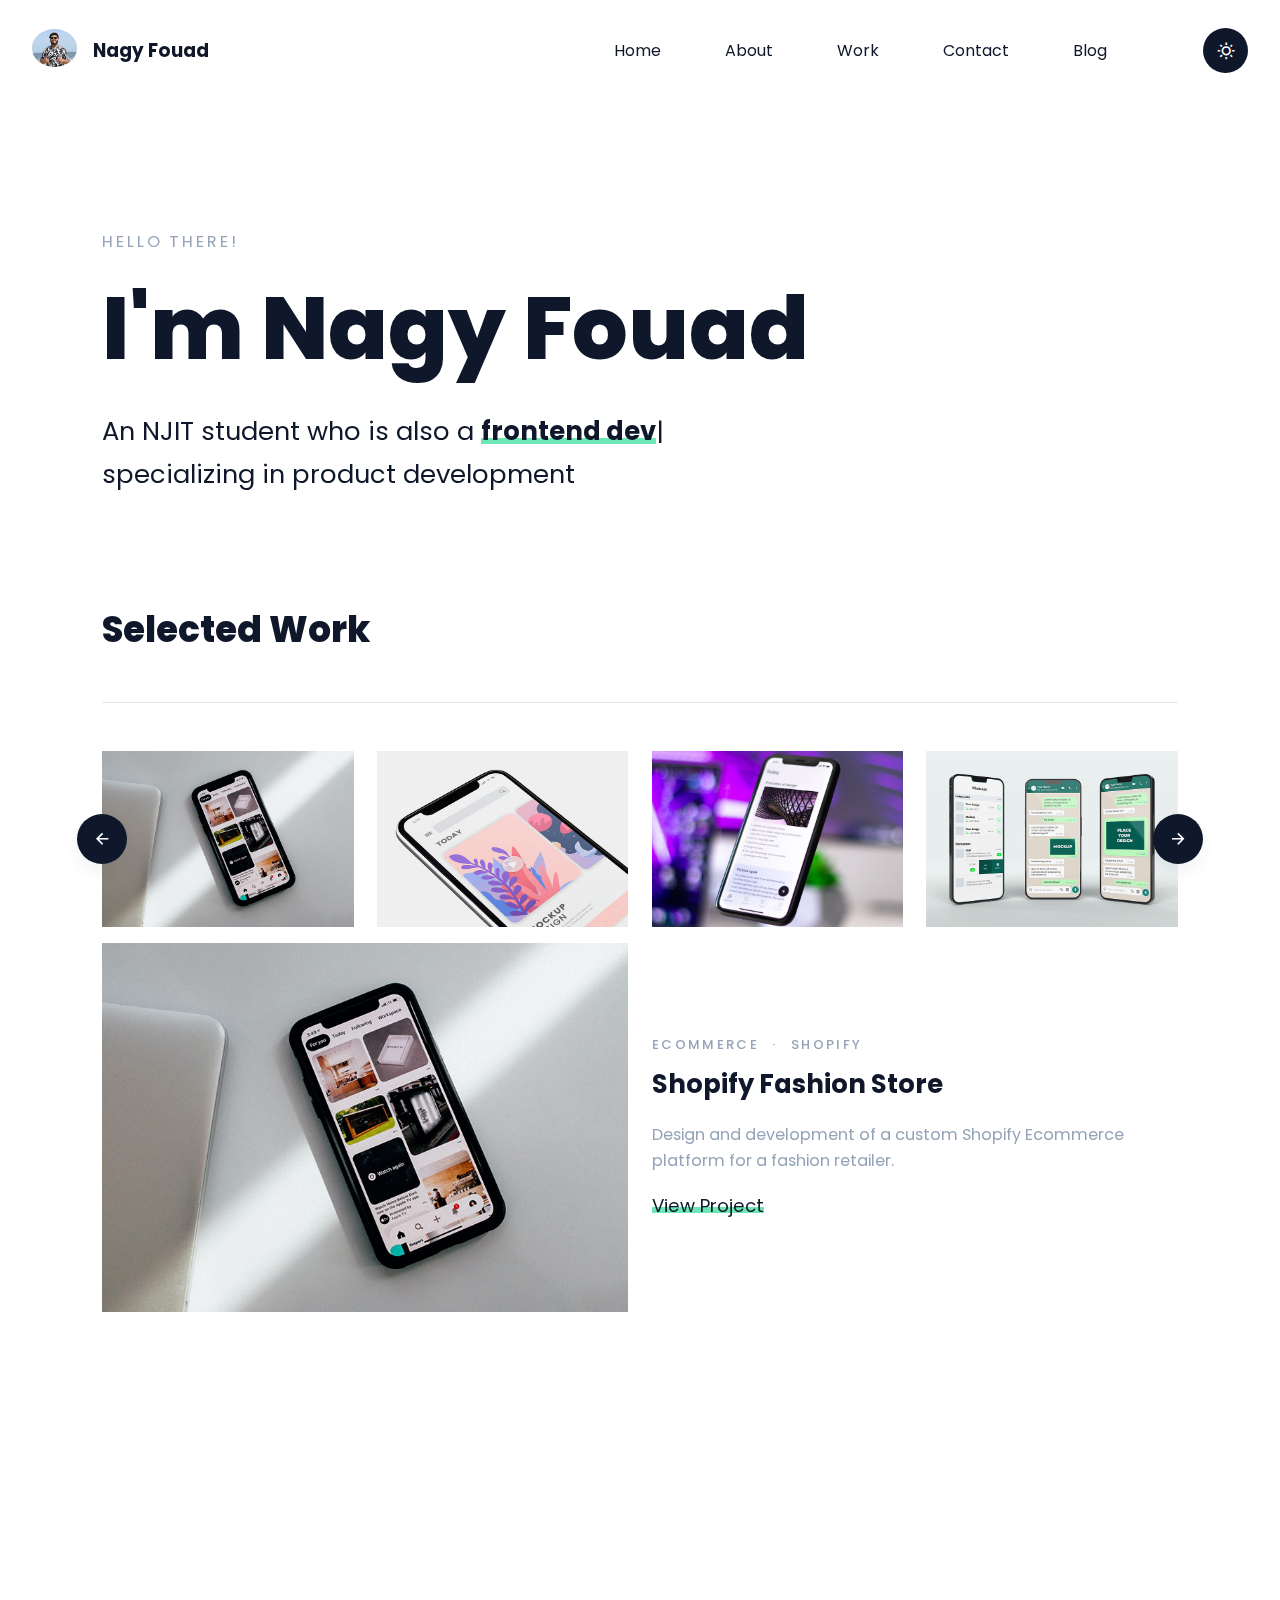
==== commit 6b0852fc: "Update index.html" ====
--- a/index.html
+++ b/index.html
@@ -363,7 +363,7 @@
                       <div class="card card-testimonial">
                           <div class="card-body">
                             <p class="mb-1">
-                                "Nagy offered creative logos without production deadlines too complicated or tight spots where others could not go. Not only does her work make us look good but also feels really nice working alongside someone you can trust!"
+                                "Nagy offered creative logos without production deadlines too complicated or tight spots where others could not go. Not only does his work make us look good but also feels really nice working alongside someone you can trust!"
                             </p>
                             <div class="d-flex align-items-center mt-4">
                                 <picture class="avatar me-3">
@@ -378,7 +378,7 @@
                       </div>          <div class="card card-testimonial">
                           <div class="card-body">
                             <p class="mb-1">
-                                "I had the best experience working with Nagy. She is a creative, talented and fun person to be around! Her attention-to detail made it easy for me as her client because we knew what was wanted from day one."
+                                "I had the best experience working with Nagy. He is a creative, talented and fun person to be around! His attention-to detail made it easy for me as his client because we knew what was wanted from day one."
                             </p>
                             <div class="d-flex align-items-center mt-4">
                                 <picture class="avatar me-3">
@@ -408,7 +408,7 @@
                       </div>          <div class="card card-testimonial">
                           <div class="card-body">
                             <p class="mb-1">
-                                "She&#x27;s always professional and clear in her communications, but it was when she started giving me advice on how to improve our website design that really made a difference for us--she had so many good ideas!"
+                                "He&#x27;s always professional and clear in her communications, but it was when he started giving me advice on how to improve our website design that really made a difference for us--he had so many good ideas!"
                             </p>
                             <div class="d-flex align-items-center mt-4">
                                 <picture class="avatar me-3">
@@ -438,7 +438,7 @@
                       </div>          <div class="card card-testimonial">
                           <div class="card-body">
                             <p class="mb-1">
-                                "She&#x27;s always professional and clear in her communications, but it was when she started giving me advice on how to improve our website design that really made a difference for us--she had so many good ideas!"
+                                "He&#x27;s always professional and clear in her communications, but it was when he started giving me advice on how to improve our website design that really made a difference for us--he had so many good ideas!"
                             </p>
                             <div class="d-flex align-items-center mt-4">
                                 <picture class="avatar me-3">
@@ -457,7 +457,7 @@
                       <div class="card card-testimonial">
                           <div class="card-body">
                             <p class="mb-1">
-                                "Working with Nagy was an absolute dream. She offered us the perfect logo without any complicated deadlines or tight spots that other designers could not navigate to save their life!"
+                                "Working with Nagy was an absolute dream. he offered us the perfect logo without any complicated deadlines or tight spots that other designers could not navigate to save their life!"
                             </p>
                             <div class="d-flex align-items-center mt-4">
                                 <picture class="avatar me-3">
@@ -472,7 +472,7 @@
                       </div>          <div class="card card-testimonial">
                           <div class="card-body">
                             <p class="mb-1">
-                                "I had the best experience working with Nagy. She is a creative, talented and fun person to be around! Her attention-to detail made it easy for me as her client because we knew what was wanted from day one."
+                                "I had the best experience working with Nagy. he is a creative, talented and fun person to be around! His attention-to detail made it easy for me as his client because we knew what was wanted from day one."
                             </p>
                             <div class="d-flex align-items-center mt-4">
                                 <picture class="avatar me-3">
@@ -487,7 +487,7 @@
                       </div>          <div class="card card-testimonial">
                           <div class="card-body">
                             <p class="mb-1">
-                                "Working with Nagy was a real pleasure. Not only does her work make us look good but also feels really nice working alongside someone you can trust both personally and professionally!"
+                                "Working with Nagy was a real pleasure. Not only does his work make us look good but also feels really nice working alongside someone you can trust both personally and professionally!"
                             </p>
                             <div class="d-flex align-items-center mt-4">
                                 <picture class="avatar me-3">
@@ -502,7 +502,7 @@
                       </div>          <div class="card card-testimonial">
                           <div class="card-body">
                             <p class="mb-1">
-                                "With a creative approach to logos, she was able provide us with custom designs without ever having an unrealistic deadline. Not only does the work make our company look good but also feel really nice when we can trust someone!"
+                                "With a creative approach to logos, he was able provide us with custom designs without ever having an unrealistic deadline. Not only does the work make our company look good but also feel really nice when we can trust someone!"
                             </p>
                             <div class="d-flex align-items-center mt-4">
                                 <picture class="avatar me-3">
@@ -517,7 +517,7 @@
                       </div>          <div class="card card-testimonial">
                           <div class="card-body">
                             <p class="mb-1">
-                                "I&#x27;ve never met anyone who is more professional and clear in their communications than Nagy, but it was when she started giving me advice on how to improve our website design that really made a difference for us -- she had so many good ideas!"
+                                "I&#x27;ve never met anyone who is more professional and clear in their communications than Nagy, but it was when he started giving me advice on how to improve our website design that really made a difference for us -- he had so many good ideas!"
                             </p>
                             <div class="d-flex align-items-center mt-4">
                                 <picture class="avatar me-3">
@@ -532,7 +532,7 @@
                       </div>          <div class="card card-testimonial">
                           <div class="card-body">
                             <p class="mb-1">
-                                "I can&#x27;t say enough good things about Nagy! We started as a client last year after she made some major changes for us which turned out beautifully. We&#x27;ll be a client for as long as she will work with us!"
+                                "I can&#x27;t say enough good things about Nagy! We started as a client last year after he made some major changes for us which turned out beautifully. We&#x27;ll be a client for as long as he will work with us!"
                             </p>
                             <div class="d-flex align-items-center mt-4">
                                 <picture class="avatar me-3">
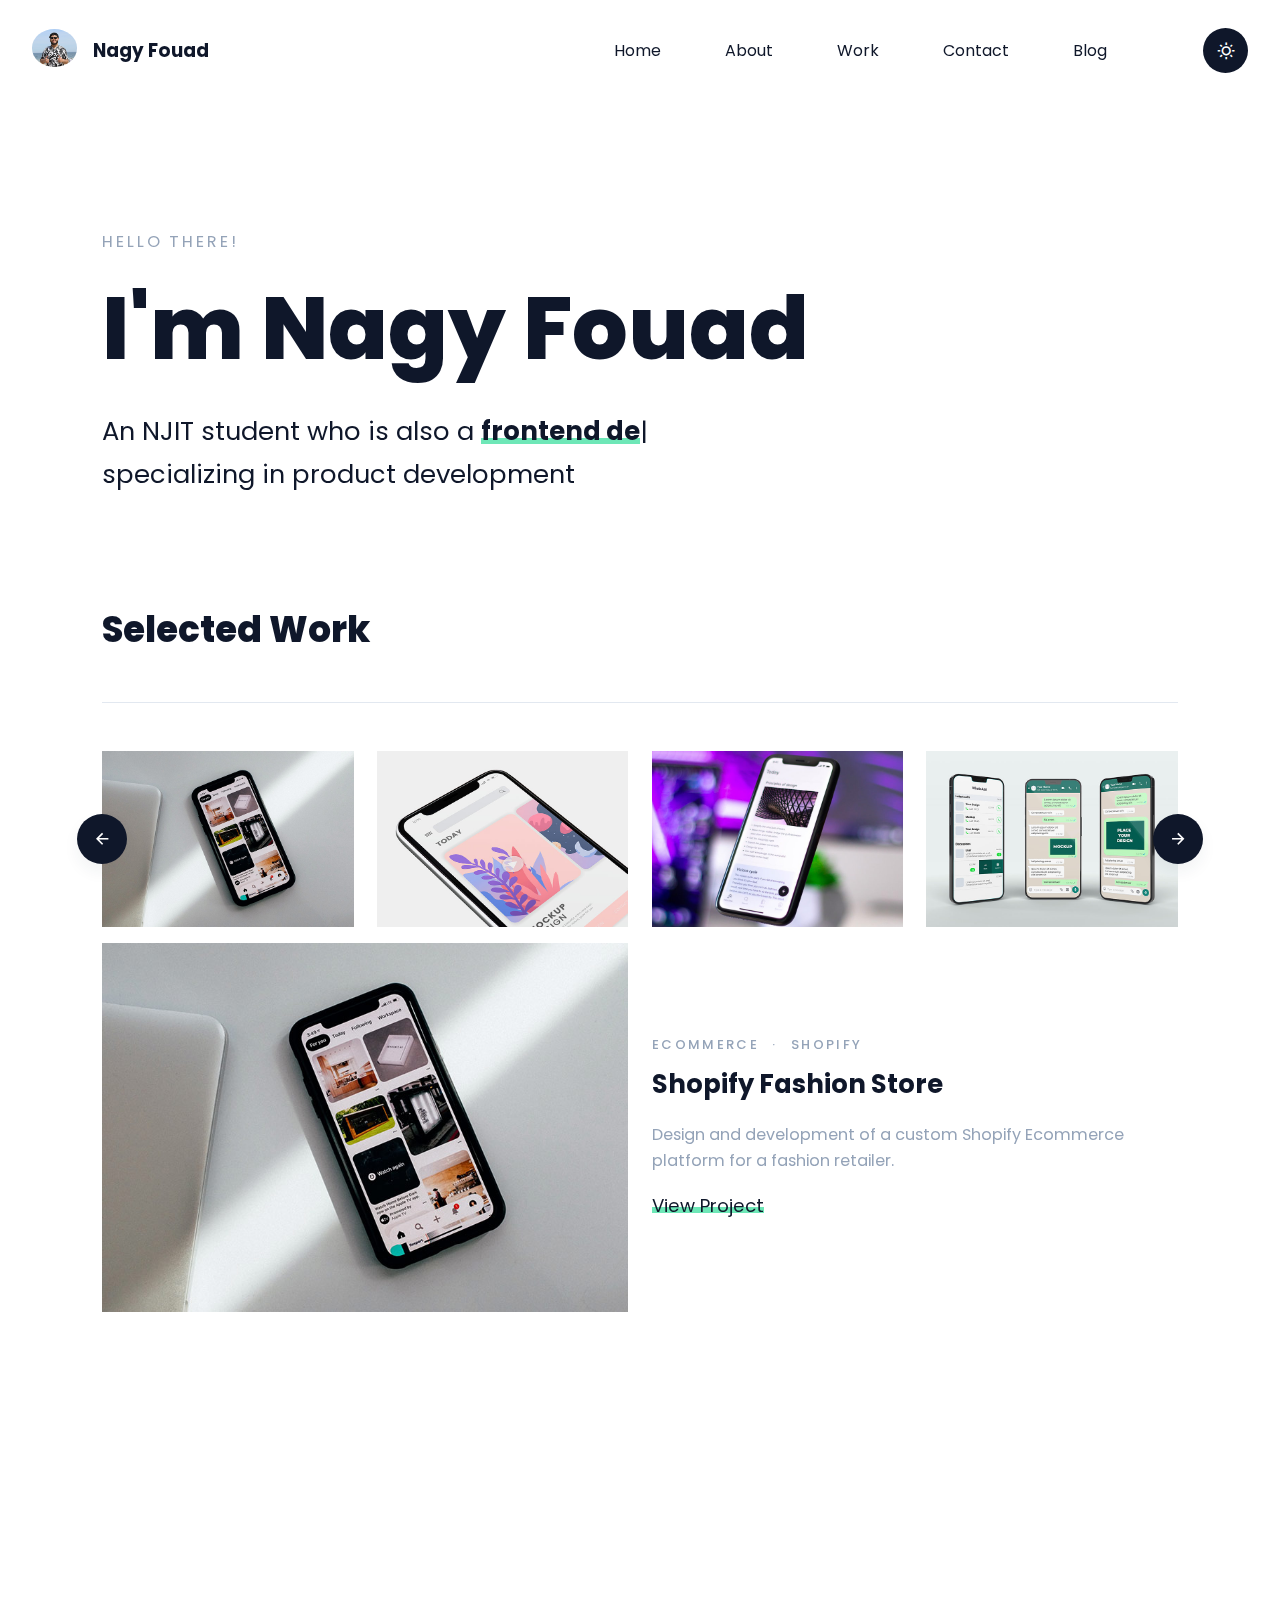
==== commit cd8d9366: "Update index.html" ====
--- a/index.html
+++ b/index.html
@@ -564,7 +564,7 @@
         <div class="container d-flex justify-content-between">
             <p class="small">All rights reserved. © Nagy Fouad 2021. </p>
             <ul class="list-unstyled d-flex align-items-center">
-                <li class="ms-3"><a class="text-decoration-none text-muted" href="github.com/nf244"><i class="ri-github-fill"></i></a></li>
+                <li class="ms-3"><a class="text-decoration-none text-muted" href="https://github.com/nf244"><i class="ri-github-fill"></i></a></li>
                
             </ul>
         </div>
